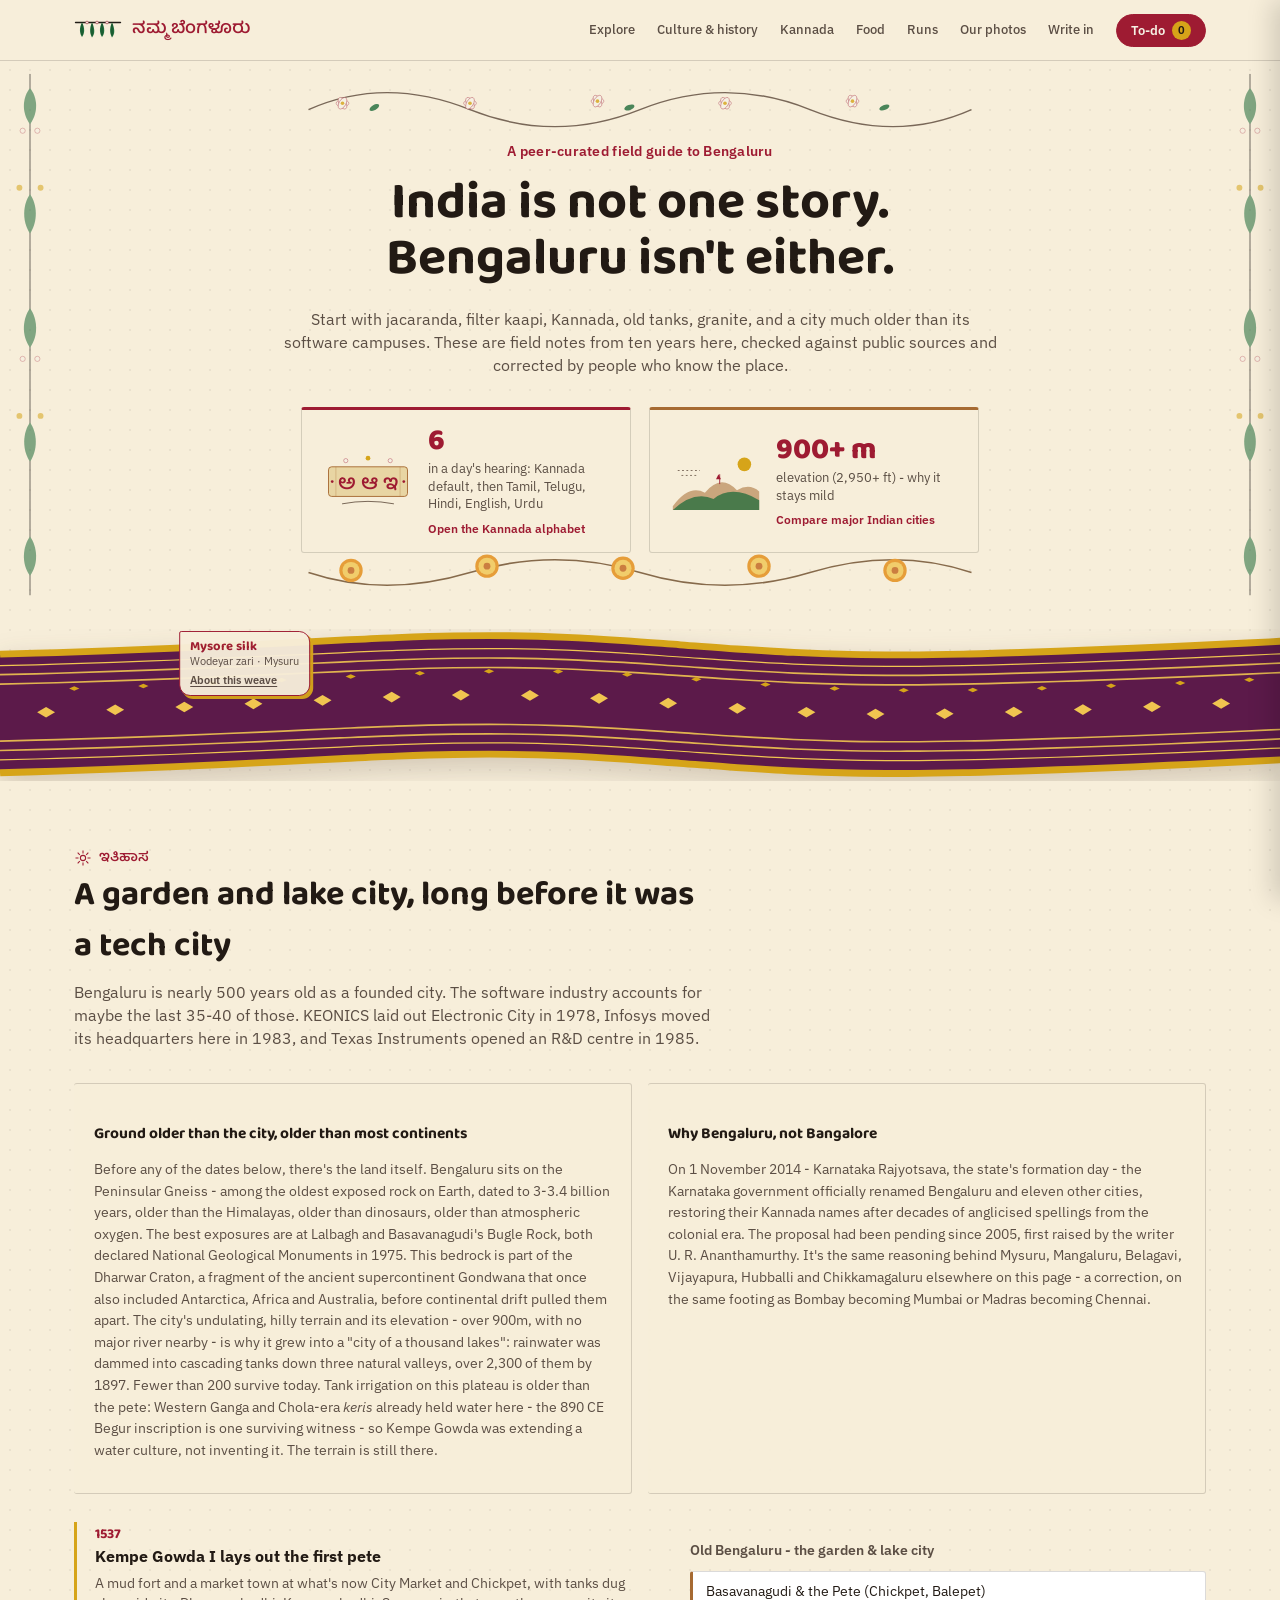
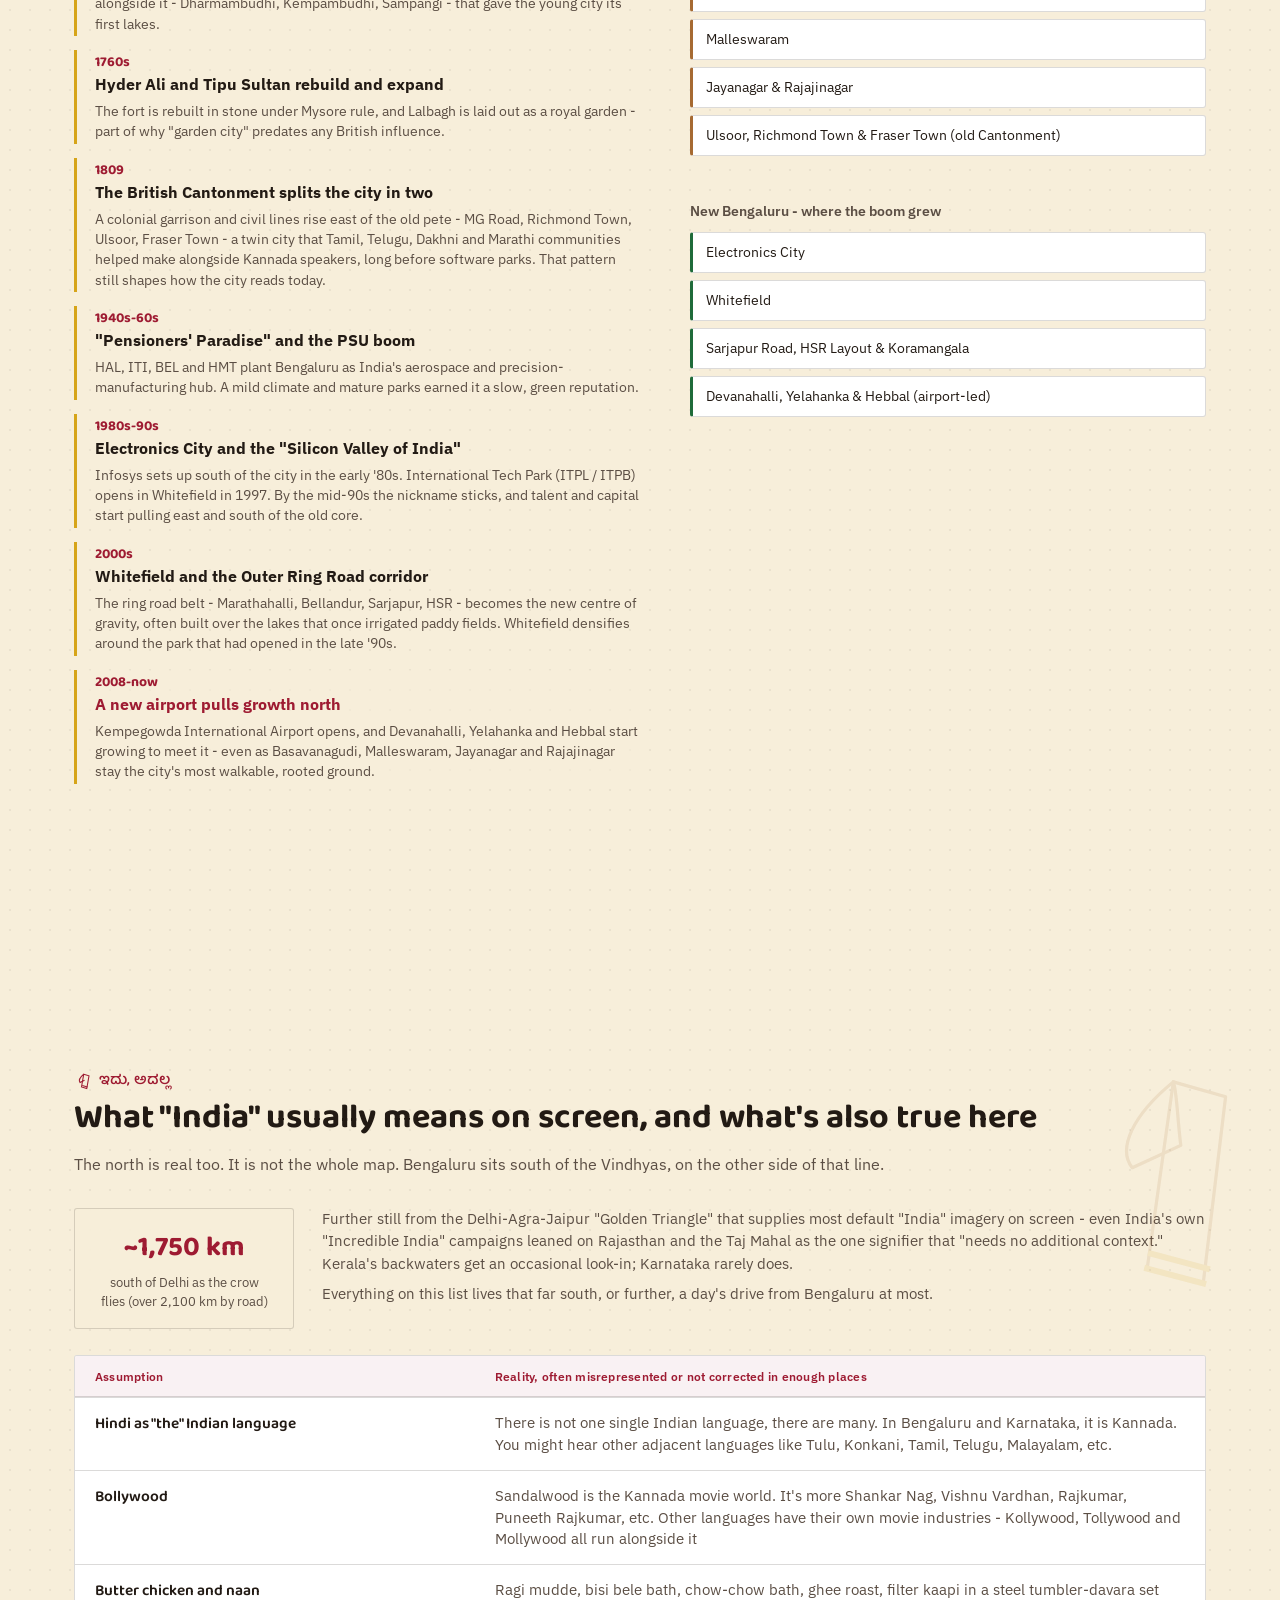
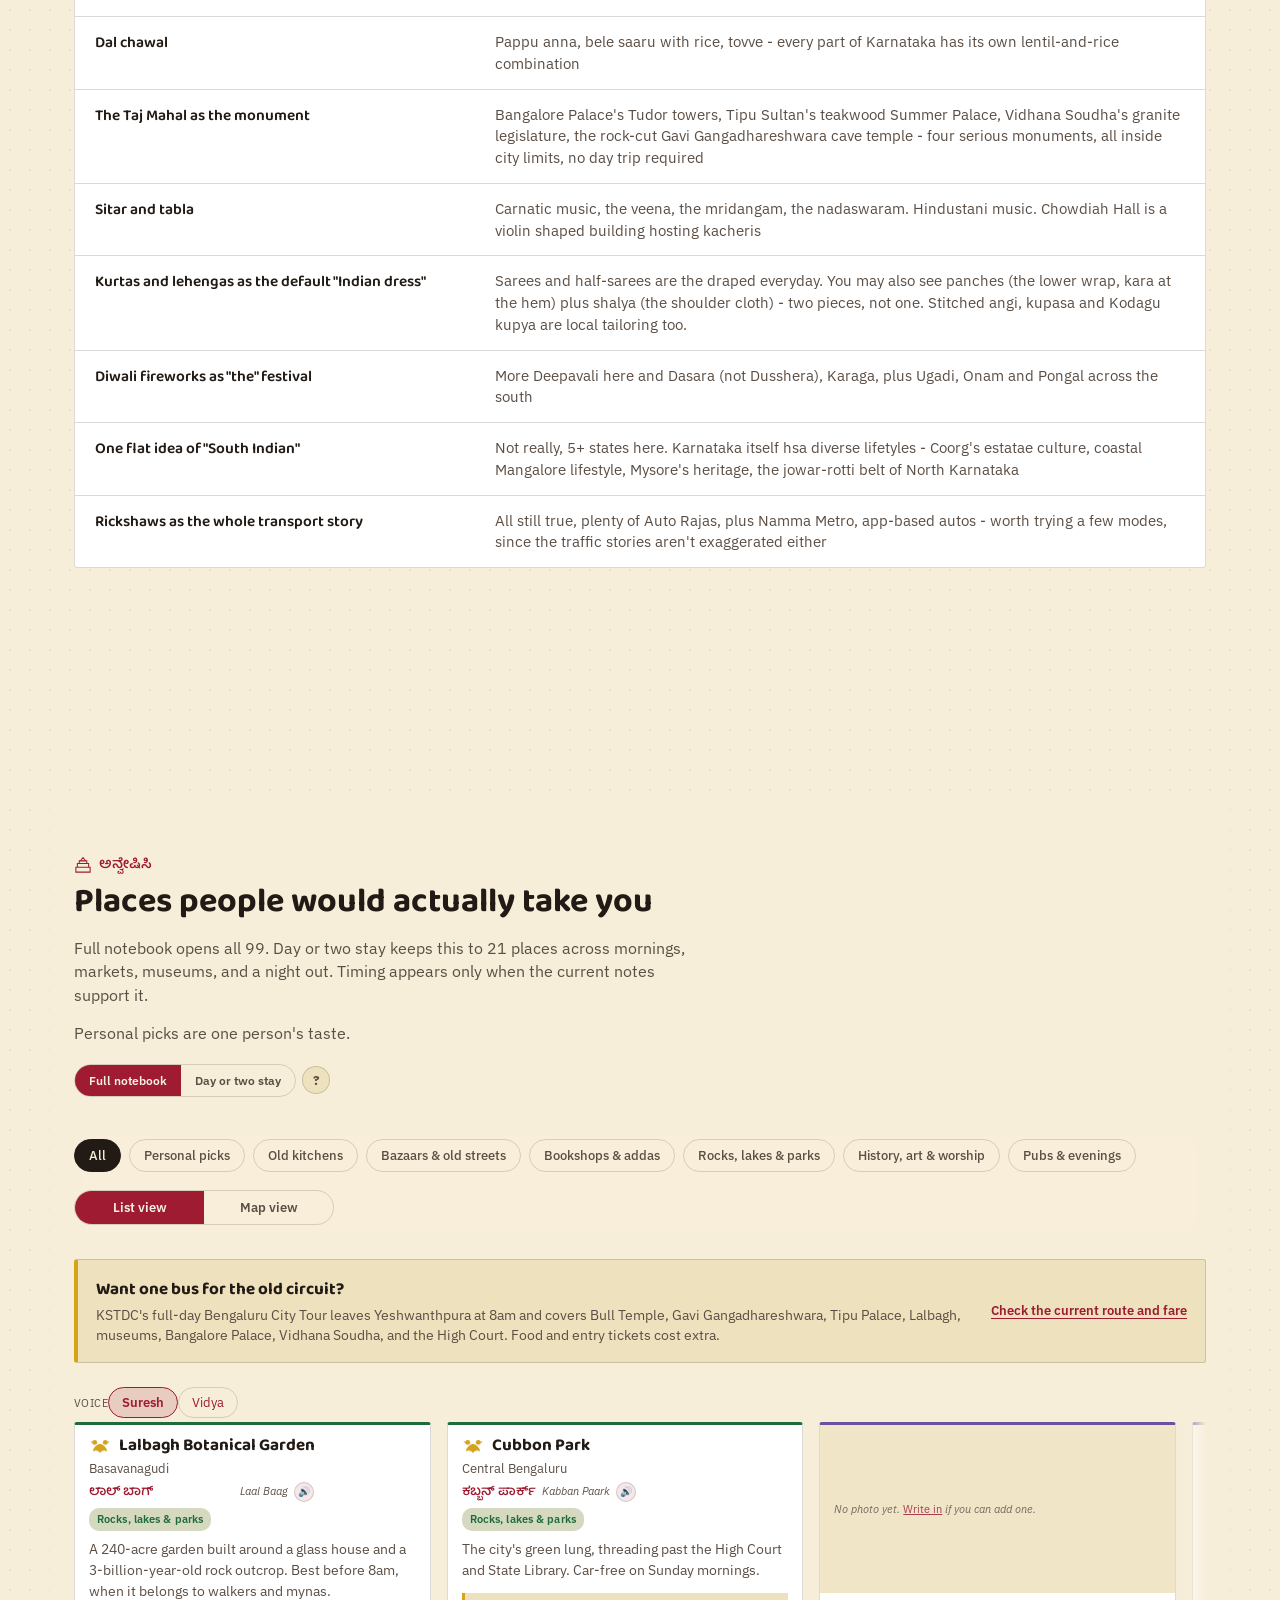
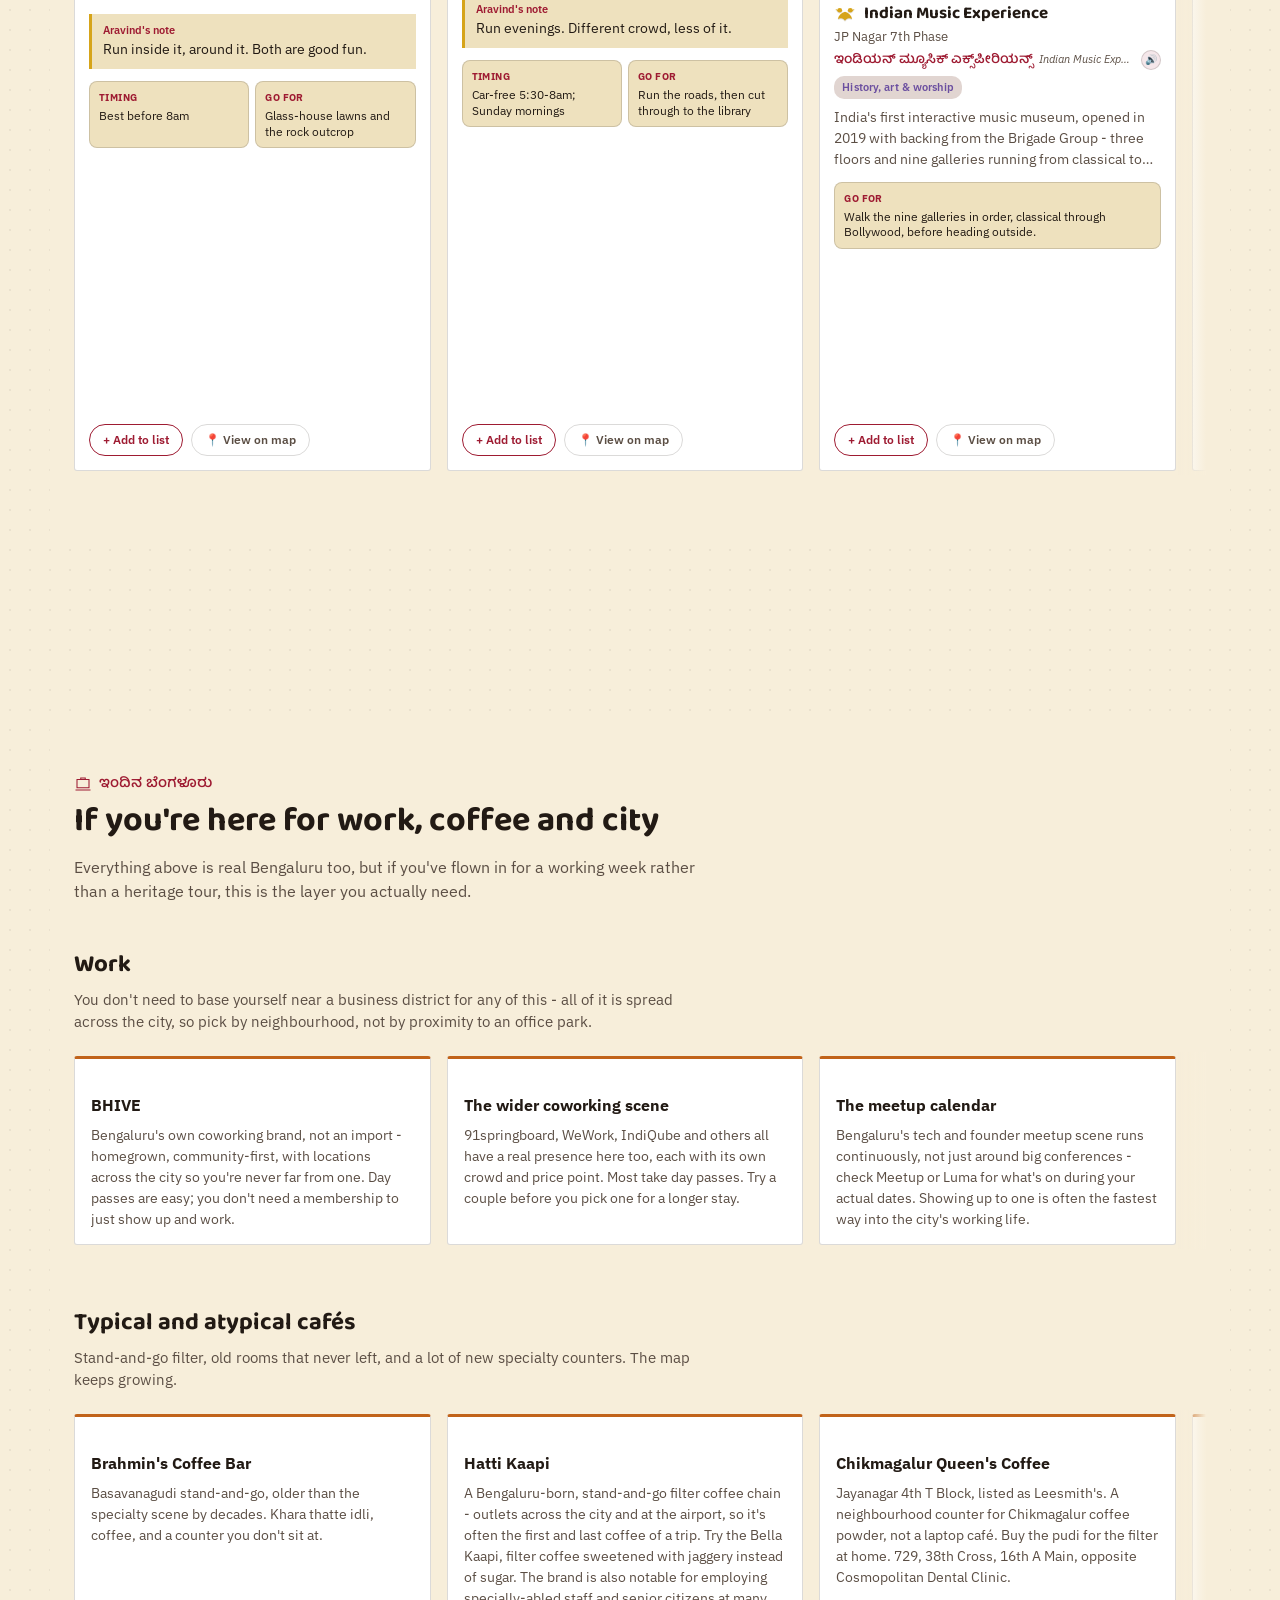
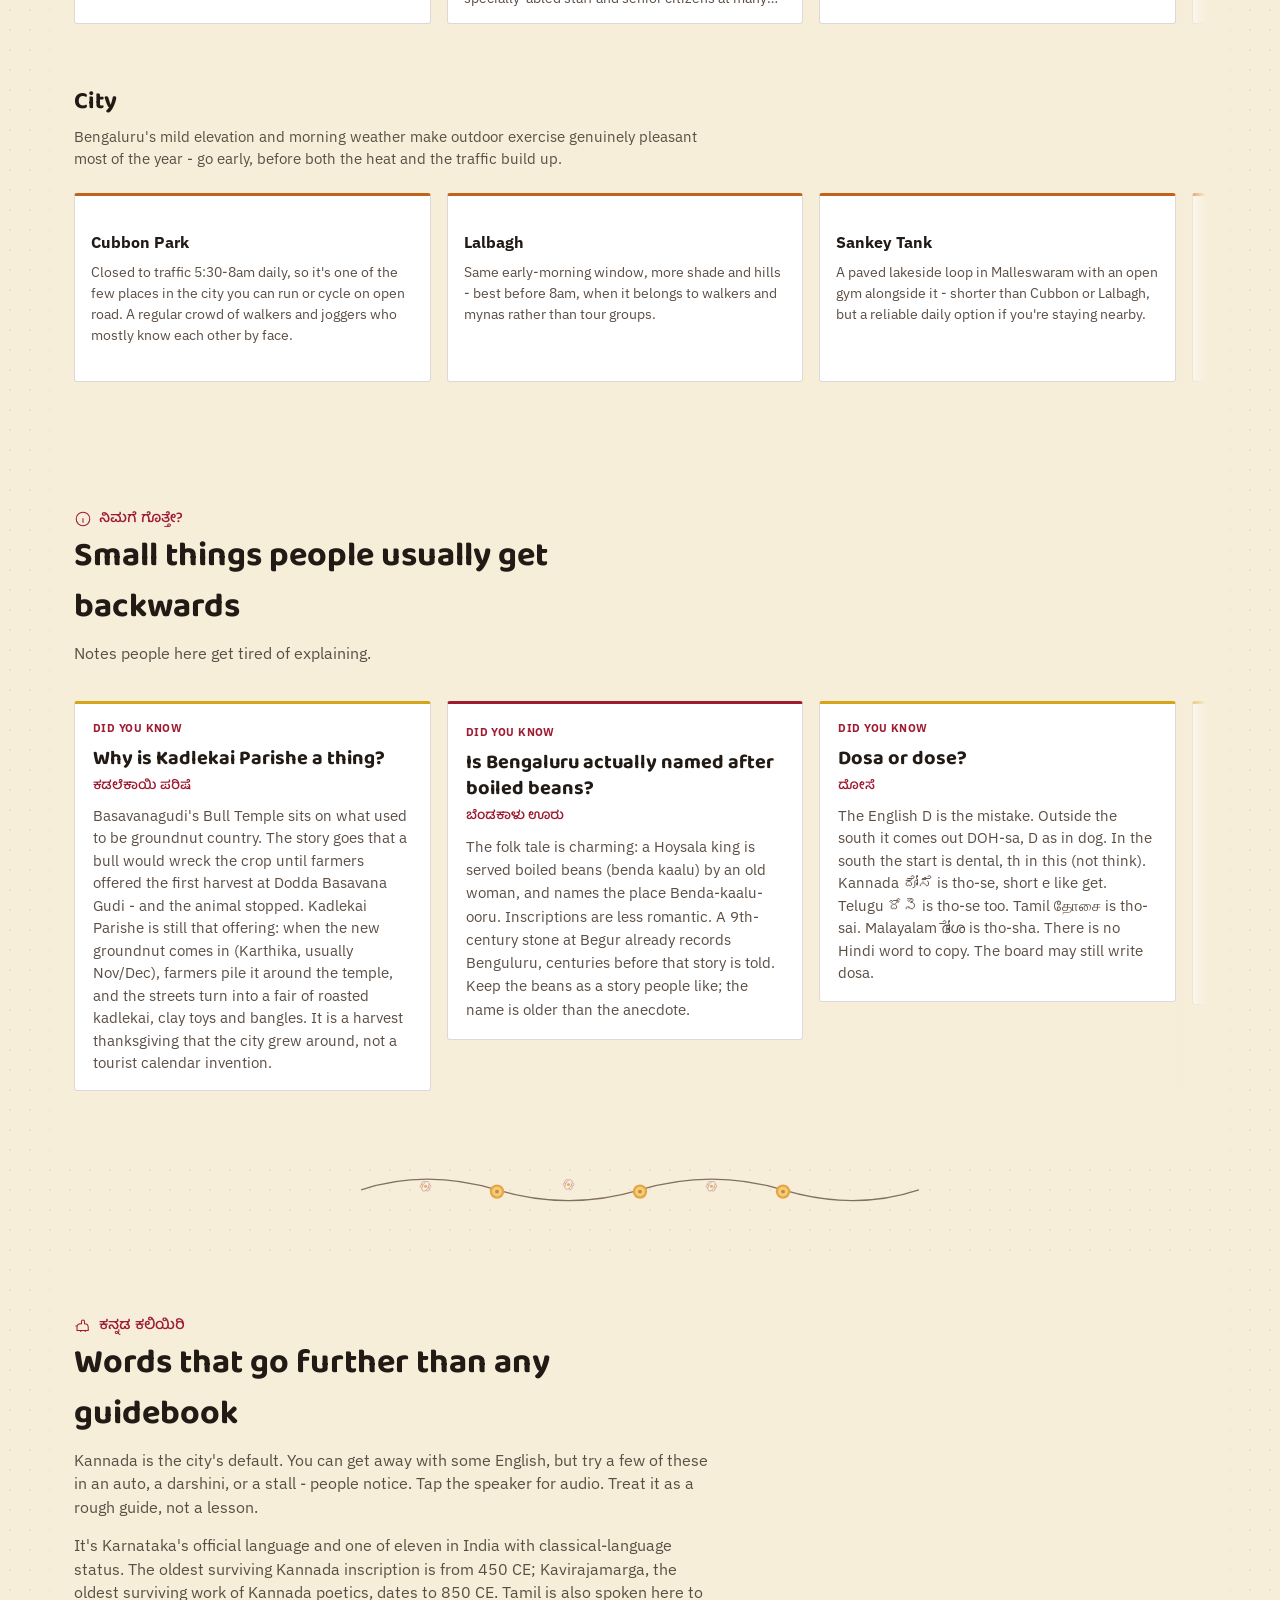
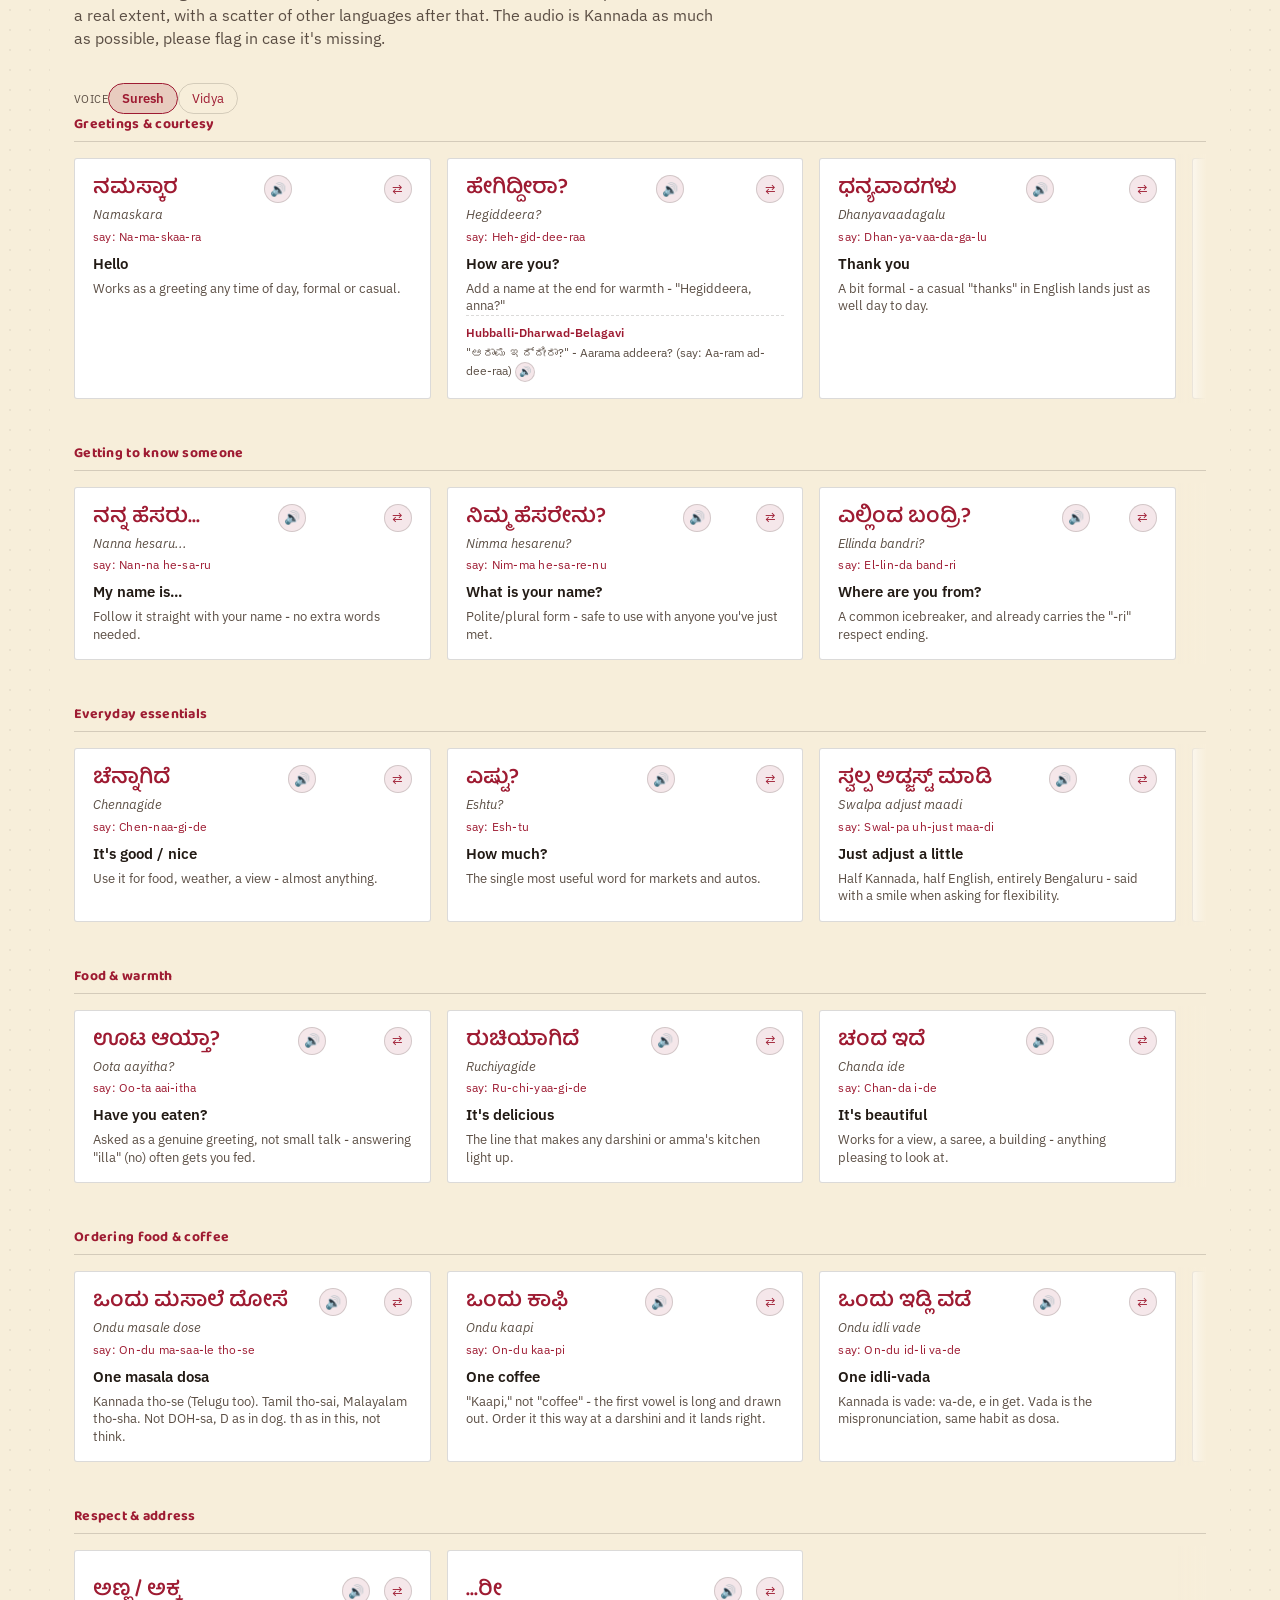
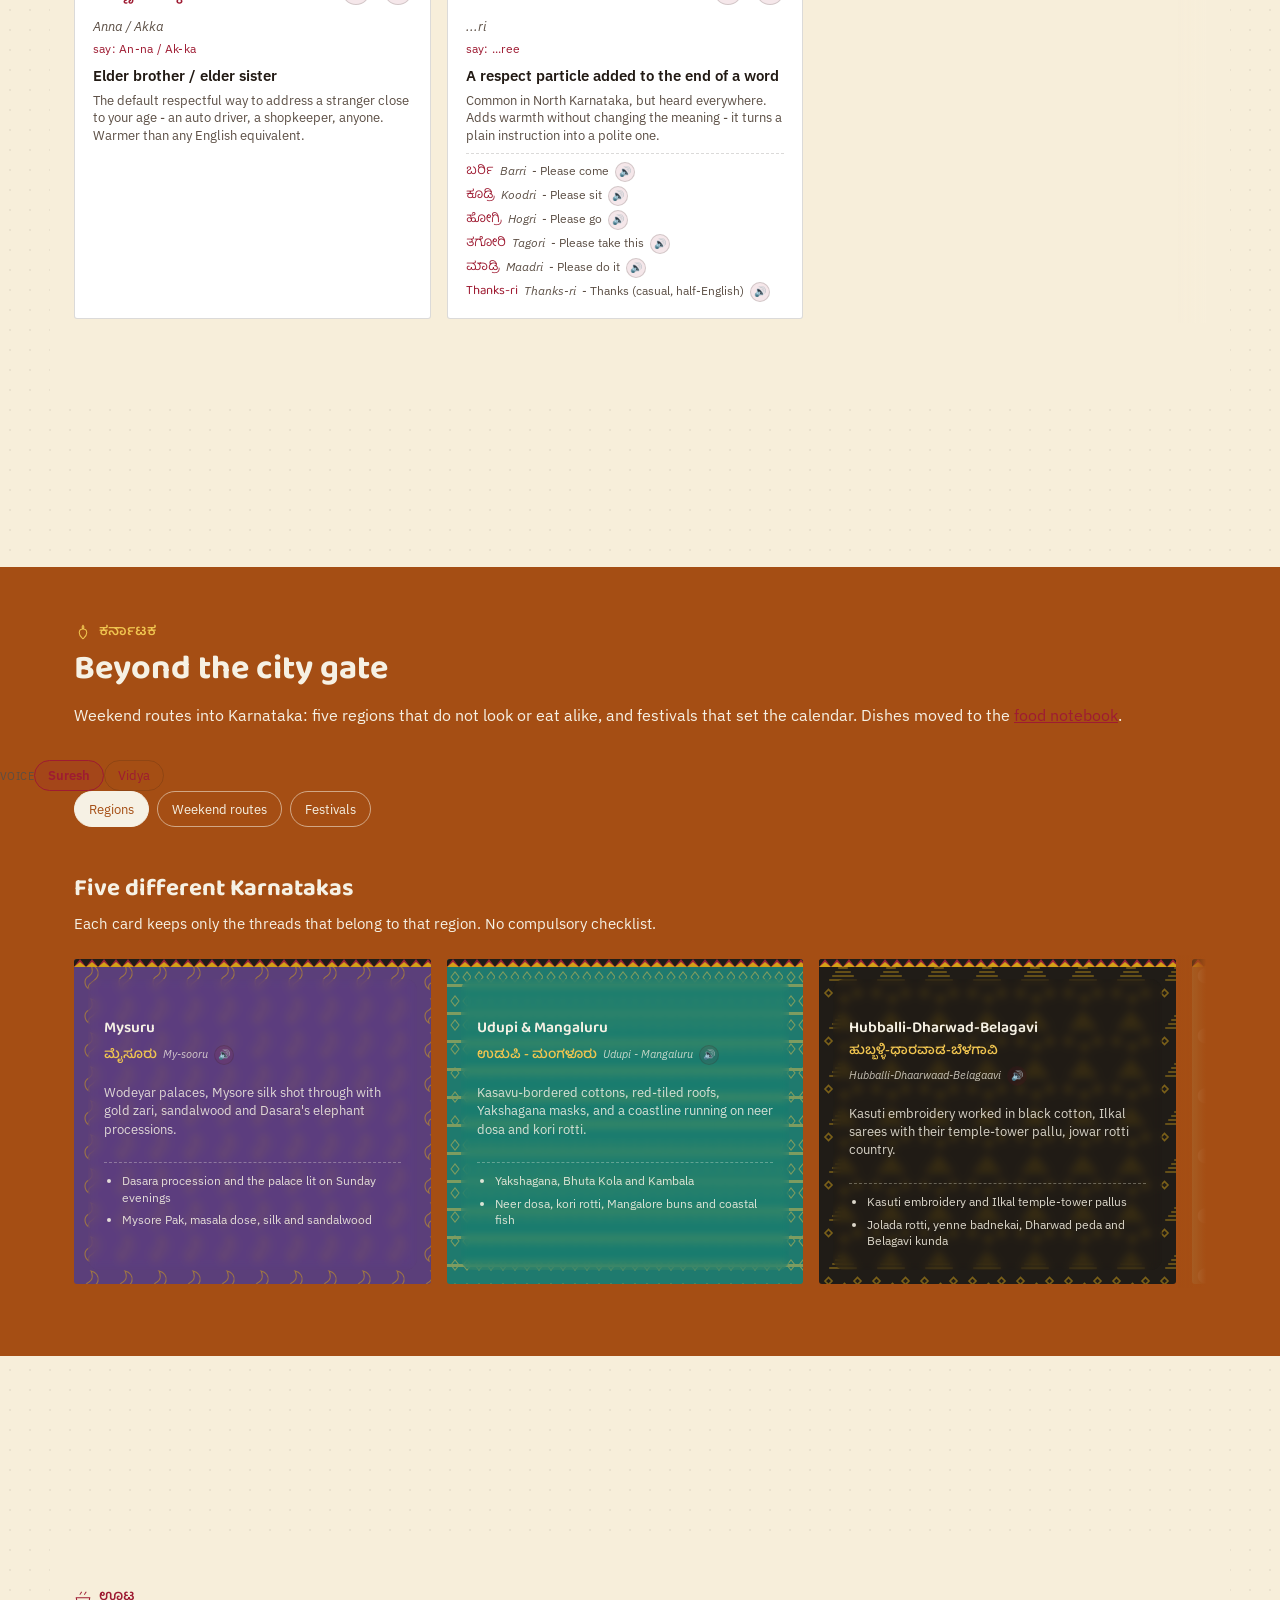
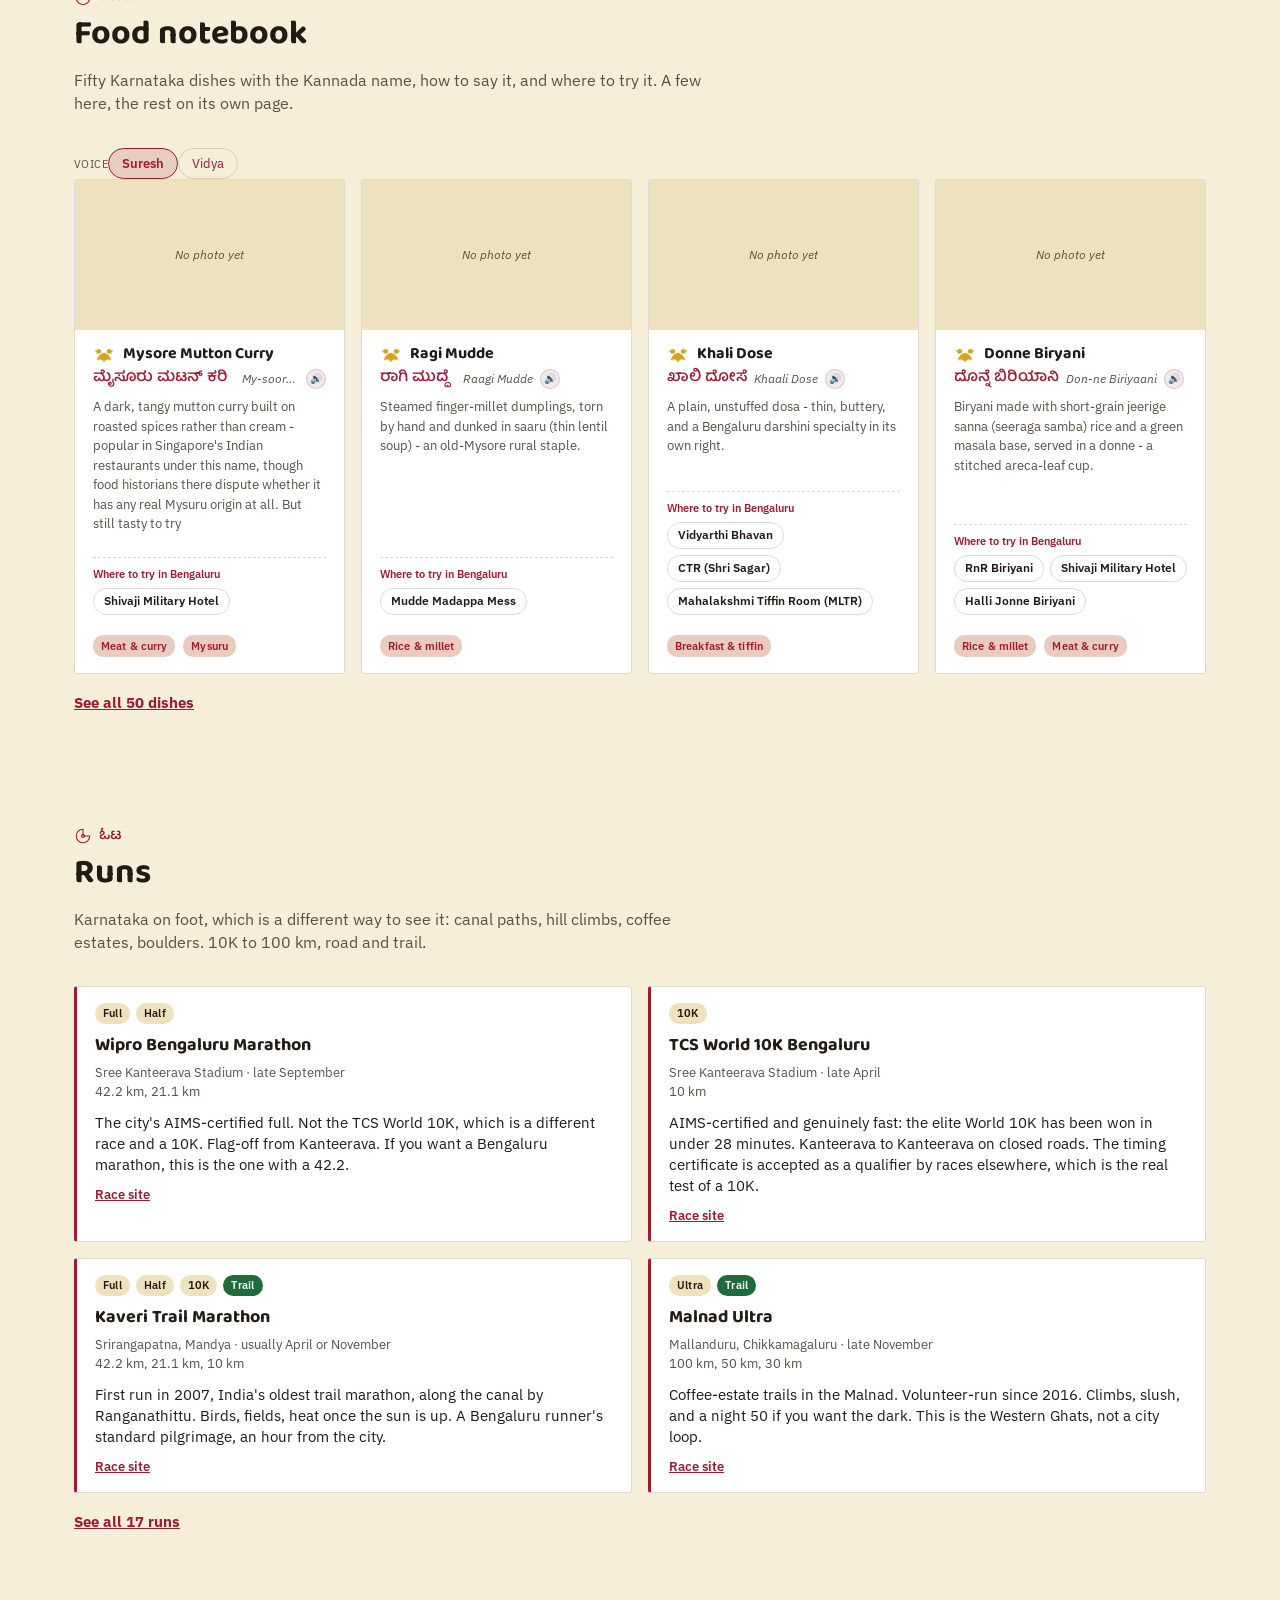
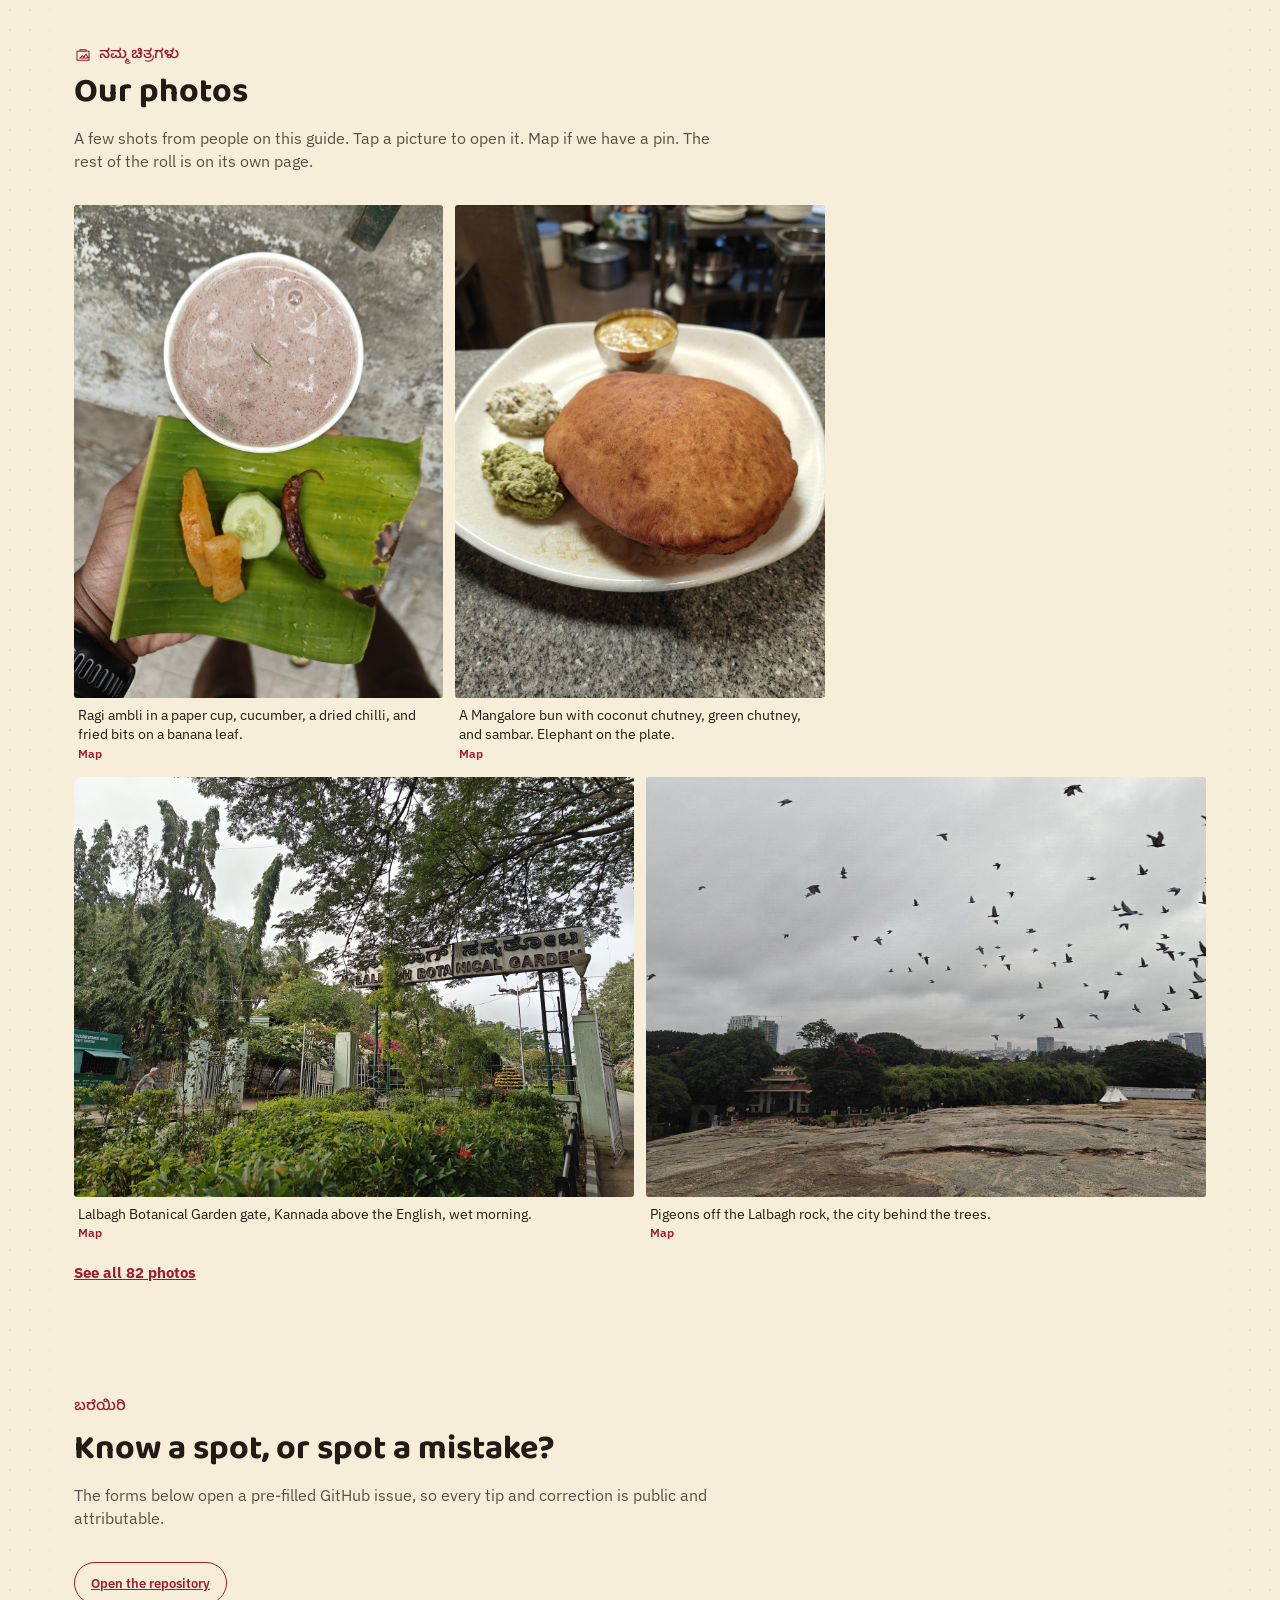
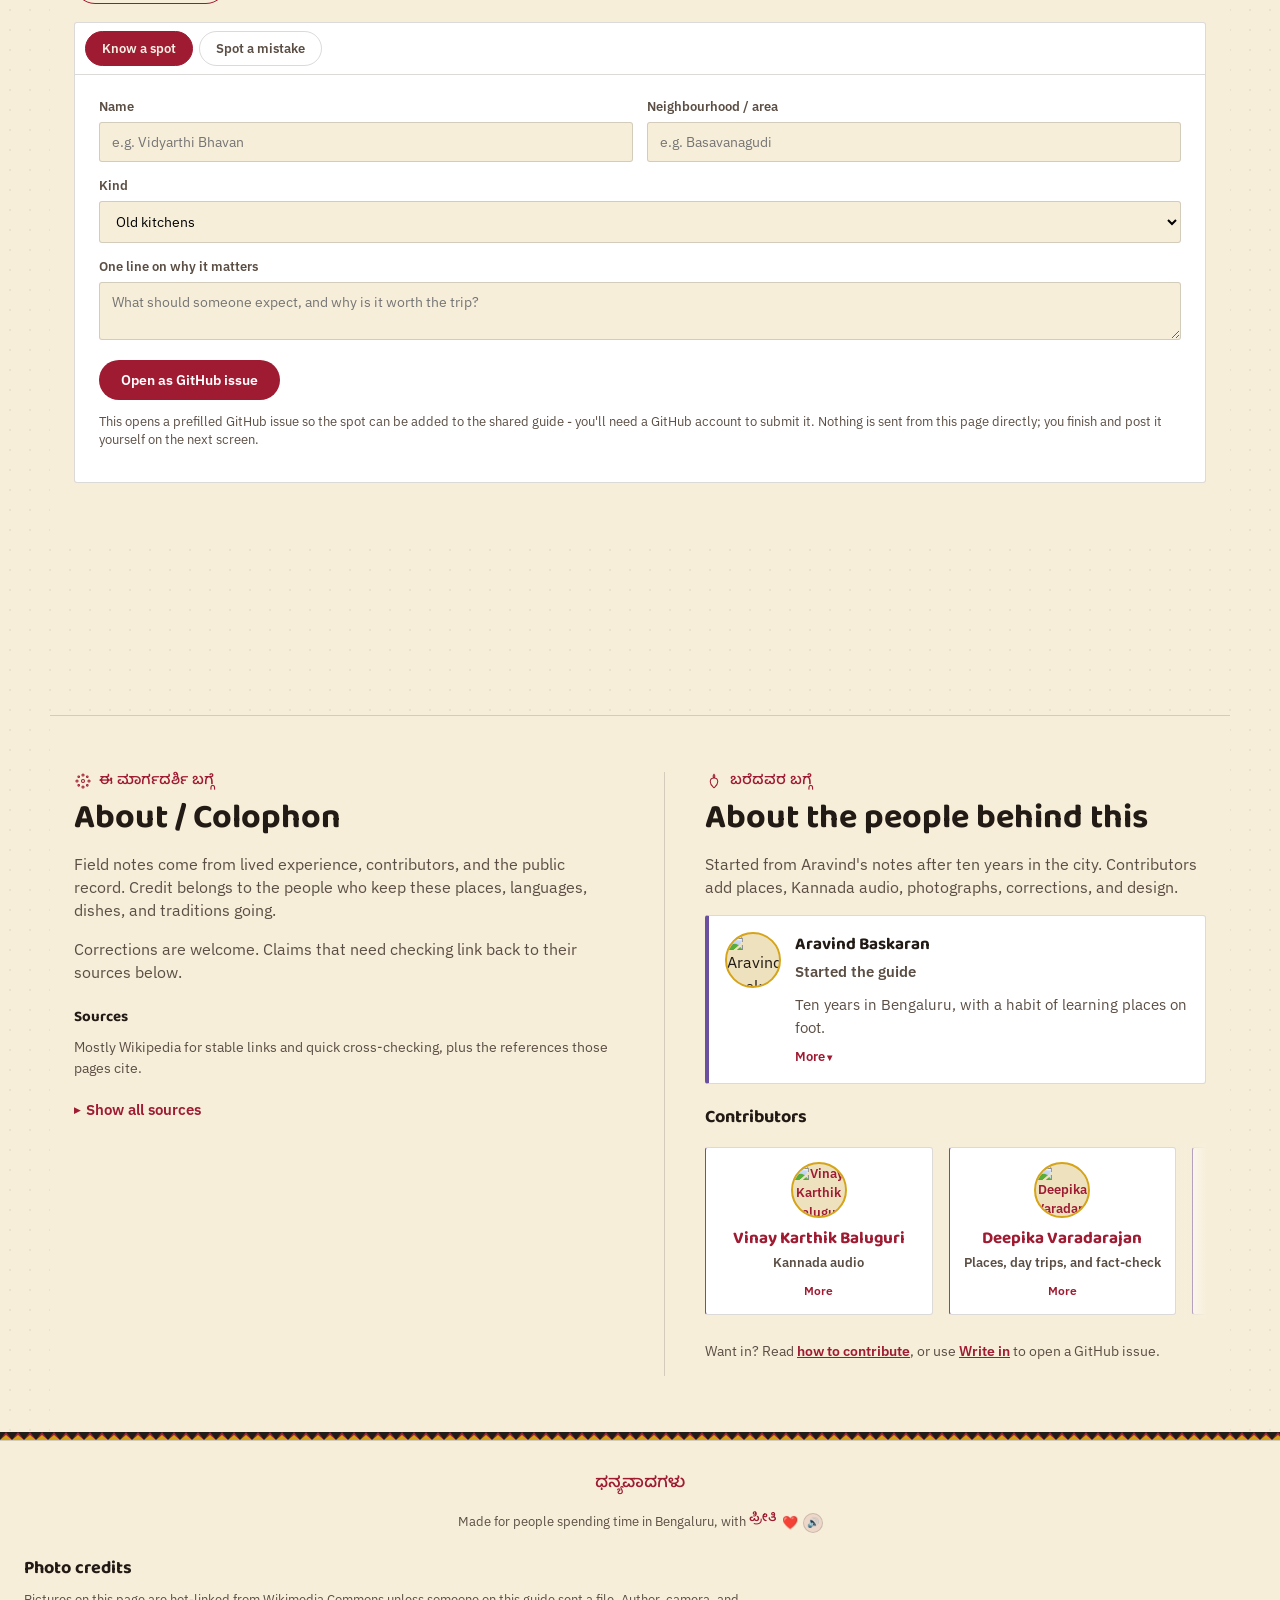
==== docs/index.html @ 09ba9eb0 "Move the Karnataka switch above the tabs, where it covers both speaking tabs Two of the three tabs h" ====
<!DOCTYPE html>
<html lang="en-IN">
<head>
<meta charset="UTF-8">
<meta name="viewport" content="width=device-width, initial-scale=1.0, viewport-fit=cover">
<title>Namma Bengaluru · A peer-curated field guide</title>
<meta name="description" content="A peer-curated field guide to Bengaluru and Karnataka: history, local context, Kannada, and field notes from ten years on the ground.">
<link rel="canonical" href="https://aravindbaskaran.github.io/this-blr-namma-bengaluru/">
<link rel="icon" href="favicon.svg" type="image/svg+xml">
<meta name="theme-color" content="#F7EEDA">
<meta name="robots" content="index, follow">
<meta property="og:type" content="website">
<meta property="og:locale" content="en_IN">
<meta property="og:site_name" content="Namma Bengaluru Field Guide">
<meta property="og:title" content="Namma Bengaluru · A peer-curated field guide">
<meta property="og:description" content="History, local context, Kannada, and peer field notes from ten years on the ground.">
<meta property="og:url" content="https://aravindbaskaran.github.io/this-blr-namma-bengaluru/">
<meta property="og:image" content="https://aravindbaskaran.github.io/this-blr-namma-bengaluru/og.png">
<meta property="og:image:alt" content="Namma Bengaluru field guide">
<meta property="og:image:width" content="1200">
<meta property="og:image:height" content="630">
<meta name="twitter:card" content="summary_large_image">
<meta name="twitter:title" content="Namma Bengaluru · A peer-curated field guide">
<meta name="twitter:description" content="History, local context, Kannada, and peer field notes from ten years on the ground.">
<meta name="twitter:image" content="https://aravindbaskaran.github.io/this-blr-namma-bengaluru/og.png">
<meta name="twitter:image:alt" content="Namma Bengaluru field guide">
<link rel="preconnect" href="https://fonts.googleapis.com">
<link rel="preconnect" href="https://fonts.gstatic.com" crossorigin>
<link href="https://fonts.googleapis.com/css2?family=Baloo+2:wght@500;600;700;800&family=Baloo+Tamma+2:wght@500;600;700;800&family=IBM+Plex+Sans:ital,wght@0,400;0,500;0,600;1,400&family=IBM+Plex+Mono:wght@400;500&display=swap" rel="stylesheet">
<link rel="stylesheet" href="https://unpkg.com/leaflet@1.9.4/dist/leaflet.css" integrity="sha256-p4NxAoJBhIIN+hmNHrzRCf9tD/miZyoHS5obTRR9BMY=" crossorigin="">
<link rel="stylesheet" href="css/tokens.css?v=20260917a">
<link rel="stylesheet" href="css/layout.css?v=20260917b">
<link rel="stylesheet" href="css/stage.css?v=20260916m">
<script type="application/ld+json">
{
  "@context": "https://schema.org",
  "@type": "WebSite",
  "name": "Namma Bengaluru Field Guide",
  "alternateName": ["ಬೆಂಗಳೂರು", "Namma Bengaluru"],
  "url": "https://aravindbaskaran.github.io/this-blr-namma-bengaluru/",
  "description": "A peer-curated field guide to Bengaluru and Karnataka: history, local context, Kannada, and field notes from ten years on the ground.",
  "inLanguage": ["en-IN", "kn"],
  "isAccessibleForFree": true
}
</script>
</head>
<body class="is-loading" data-mode="full">
<a class="skip-link" href="#main">Skip to content</a>
<div id="guide-loader" role="status" aria-live="polite" aria-busy="true">
  <div class="loader-inner">
    <svg class="loader-torana" viewBox="0 0 160 36" aria-hidden="true">
      <line x1="4" y1="8" x2="156" y2="8" stroke="#201C17" stroke-width="1.6" stroke-linecap="round"/>
      <g fill="#1F6B3A">
        <path d="M16 8 C11 16 12 26 16 33 C21 26 21 16 16 8Z"/>
        <path d="M36 8 C31 17 32 27 36 34 C41 27 41 17 36 8Z"/>
        <path d="M56 8 C51 15 52 25 56 32 C61 25 61 15 56 8Z"/>
        <path d="M76 8 C71 17 72 27 76 34 C81 27 81 17 76 8Z"/>
        <path d="M96 8 C91 16 92 26 96 33 C101 26 101 16 96 8Z"/>
        <path d="M116 8 C111 17 112 27 116 34 C121 27 121 17 116 8Z"/>
        <path d="M136 8 C131 15 132 25 136 32 C141 25 141 15 136 8Z"/>
      </g>
      <g stroke="#143d22" fill="none" stroke-width="0.7">
        <path d="M16 10 L16 30 M36 10 L36 31 M56 10 L56 29 M76 10 L76 31 M96 10 L96 30 M116 10 L116 31 M136 10 L136 29"/>
      </g>
      <g fill="#F6F1E4" stroke="#9E1B32" stroke-width="0.5">
        <circle cx="26" cy="8" r="2.1"/><circle cx="46" cy="8" r="2.1"/><circle cx="66" cy="8" r="2.1"/>
        <circle cx="86" cy="8" r="2.1"/><circle cx="106" cy="8" r="2.1"/><circle cx="126" cy="8" r="2.1"/>
      </g>
    </svg>
    <p class="kn loader-title">ನಮ್ಮ ಬೆಂಗಳೂರಿಗೆ ಸ್ವಾಗತ</p>
    <p class="loader-copy">Welcome to namma Bengaluru</p>
    <div class="loader-teni" aria-hidden="true"></div>
    <p class="loader-error">Couldn&rsquo;t load the lists. Refresh, or check that <code>docs/data/</code> is being served.</p>
  </div>
</div>

<header>
  <div class="header-inner">
    <a class="brand" href="./" onclick="event.preventDefault(); window.scrollTo({top:0, behavior:'smooth'});" aria-label="Namma Bengaluru field guide">
      <svg class="brand-mark" viewBox="0 0 48 20" aria-hidden="true">
        <line class="cord" x1="1.5" y1="4.5" x2="46.5" y2="4.5"/>
        <path class="leaf" d="M8 4.5 C5 10 5.5 15.5 8 19 C10.8 15.5 11 10 8 4.5Z"/>
        <path class="rib" d="M8 5.8 L8 17"/>
        <path class="leaf" d="M18 4.5 C15 11 16 16 18 19.5 C21 16 21 11 18 4.5Z"/>
        <path class="rib" d="M18 5.8 L18 17.5"/>
        <path class="leaf" d="M28 4.5 C25 10 25.5 15.5 28 19 C31 15.5 31 10 28 4.5Z"/>
        <path class="rib" d="M28 5.8 L28 17"/>
        <path class="leaf" d="M38 4.5 C35 11 36 16 38 19.5 C41 16 41 11 38 4.5Z"/>
        <path class="rib" d="M38 5.8 L38 17.5"/>
        <circle class="jasmine" cx="13" cy="4.5" r="1.35"/>
        <circle class="jasmine" cx="23" cy="4.5" r="1.35"/>
        <circle class="jasmine" cx="33" cy="4.5" r="1.35"/>
      </svg>
      <div class="brand-text">
        <span class="kn kn-cycle" tabindex="0"><span class="kn-native">ನಮ್ಮ ಬೆಂಗಳೂರು</span><span class="kn-en">Namma Bengaluru</span></span>
      </div>
    </a>
    <nav class="main-nav" id="siteNav" aria-label="Primary">
      <a href="#explore">Explore</a>
      <a href="#history">Culture &amp; history</a>
      <a href="#learn-kannada">Kannada</a>
      <a href="food.html">Food</a>
      <a href="runs.html">Runs</a>
      <a href="photos.html">Our photos</a>
      <a href="#add-yours">Write in</a>
    </nav>
    <div class="header-actions">
      <button class="nav-toggle" type="button" id="navToggle" aria-expanded="false" aria-controls="siteNav" onclick="toggleNav()">Menu</button>
      <button class="agenda-pill" type="button" aria-label="To-do list" onclick="openDrawer()"><span class="agenda-label">To-do</span> <span class="agenda-count" id="agendaCount">0</span></button>
    </div>
  </div>
</header>
<div id="modeTip" class="mode-tip" hidden>
  <p><strong>Full notebook</strong> - all places, phrases, food, and regional notes.</p>
  <p><strong>Day or two stay</strong> - 21 places and the Kannada you will use.</p>
</div>

<main id="main">
<div class="hero">
  <svg class="hero-ornament side-l" data-secplx="0.05" aria-hidden="true" viewBox="0 0 54 640" preserveAspectRatio="xMidYMin meet">
    <line x1="27" y1="0" x2="27" y2="640" stroke="#201C17" stroke-width="1.4"/>
    <g fill="#1F6B3A">
      <path d="M27 18 C18 28 16 48 27 62 C38 48 36 28 27 18Z"/>
      <path d="M27 148 C18 160 17 182 27 196 C37 182 36 160 27 148Z"/>
      <path d="M27 288 C18 300 16 322 27 336 C38 322 36 300 27 288Z"/>
      <path d="M27 428 C18 440 17 462 27 476 C37 462 36 440 27 428Z"/>
      <path d="M27 568 C18 580 16 602 27 616 C38 602 36 580 27 568Z"/>
    </g>
    <g fill="#F6F1E4" stroke="#9E1B32" stroke-width="0.6">
      <circle cx="18" cy="70" r="3.2"/><circle cx="36" cy="70" r="3.2"/>
      <circle cx="18" cy="350" r="3.2"/><circle cx="36" cy="350" r="3.2"/>
    </g>
    <g fill="#D6A419">
      <circle cx="14" cy="140" r="3.6"/><circle cx="40" cy="140" r="3.6"/>
      <circle cx="14" cy="420" r="3.6"/><circle cx="40" cy="420" r="3.6"/>
    </g>
  </svg>
  <svg class="hero-ornament side-r" data-secplx="0.05" aria-hidden="true" viewBox="0 0 54 640" preserveAspectRatio="xMidYMin meet">
    <line x1="27" y1="0" x2="27" y2="640" stroke="#201C17" stroke-width="1.4"/>
    <g fill="#1F6B3A">
      <path d="M27 18 C18 28 16 48 27 62 C38 48 36 28 27 18Z"/>
      <path d="M27 148 C18 160 17 182 27 196 C37 182 36 160 27 148Z"/>
      <path d="M27 288 C18 300 16 322 27 336 C38 322 36 300 27 288Z"/>
      <path d="M27 428 C18 440 17 462 27 476 C37 462 36 440 27 428Z"/>
      <path d="M27 568 C18 580 16 602 27 616 C38 602 36 580 27 568Z"/>
    </g>
    <g fill="#F6F1E4" stroke="#9E1B32" stroke-width="0.6">
      <circle cx="18" cy="70" r="3.2"/><circle cx="36" cy="70" r="3.2"/>
      <circle cx="18" cy="350" r="3.2"/><circle cx="36" cy="350" r="3.2"/>
    </g>
    <g fill="#D6A419">
      <circle cx="14" cy="140" r="3.6"/><circle cx="40" cy="140" r="3.6"/>
      <circle cx="14" cy="420" r="3.6"/><circle cx="40" cy="420" r="3.6"/>
    </g>
  </svg>
  <svg class="hero-ornament mala-top" aria-hidden="true" viewBox="0 0 640 80">
    <path d="M8 42 Q80 10 160 42 T320 42 T480 42 T632 42" fill="none" stroke="#5A4638" stroke-width="1.4"/>
    <g fill="#F6F1E4" stroke="#9E1B32" stroke-width="0.4">
      <g transform="translate(40 36)"><ellipse rx="6" ry="3.2"/><ellipse rx="6" ry="3.2" transform="rotate(60)"/><ellipse rx="6" ry="3.2" transform="rotate(120)"/><circle r="1.7" fill="#D6A419" stroke="none"/></g>
      <g transform="translate(160 36)"><ellipse rx="6" ry="3.2"/><ellipse rx="6" ry="3.2" transform="rotate(60)"/><ellipse rx="6" ry="3.2" transform="rotate(120)"/><circle r="1.7" fill="#D6A419" stroke="none"/></g>
      <g transform="translate(280 34)"><ellipse rx="6" ry="3.2"/><ellipse rx="6" ry="3.2" transform="rotate(60)"/><ellipse rx="6" ry="3.2" transform="rotate(120)"/><circle r="1.7" fill="#D6A419" stroke="none"/></g>
      <g transform="translate(400 36)"><ellipse rx="6" ry="3.2"/><ellipse rx="6" ry="3.2" transform="rotate(60)"/><ellipse rx="6" ry="3.2" transform="rotate(120)"/><circle r="1.7" fill="#D6A419" stroke="none"/></g>
      <g transform="translate(520 34)"><ellipse rx="6" ry="3.2"/><ellipse rx="6" ry="3.2" transform="rotate(60)"/><ellipse rx="6" ry="3.2" transform="rotate(120)"/><circle r="1.7" fill="#D6A419" stroke="none"/></g>
    </g>
    <g fill="#1F6B3A">
      <ellipse cx="70" cy="40" rx="5" ry="2.4" transform="rotate(-30 70 40)"/>
      <ellipse cx="310" cy="40" rx="5" ry="2.4" transform="rotate(-20 310 40)"/>
      <ellipse cx="550" cy="40" rx="5" ry="2.4" transform="rotate(-22 550 40)"/>
    </g>
  </svg>
  <svg class="hero-ornament mala-bot" aria-hidden="true" viewBox="0 0 640 80">
    <path d="M8 40 Q80 64 160 40 T320 40 T480 40 T632 40" fill="none" stroke="#6B4A28" stroke-width="1.5"/>
    <g>
      <g transform="translate(48 38)"><circle r="11" fill="#E28A12"/><circle r="8" fill="#F0C550"/><circle r="3.2" fill="#C1631A"/></g>
      <g transform="translate(176 34)"><circle r="11" fill="#E28A12"/><circle r="8" fill="#F0C550"/><circle r="3.2" fill="#C1631A"/></g>
      <g transform="translate(304 36)"><circle r="11" fill="#E28A12"/><circle r="8" fill="#F0C550"/><circle r="3.2" fill="#C1631A"/></g>
      <g transform="translate(432 34)"><circle r="11" fill="#E28A12"/><circle r="8" fill="#F0C550"/><circle r="3.2" fill="#C1631A"/></g>
      <g transform="translate(560 38)"><circle r="11" fill="#E28A12"/><circle r="8" fill="#F0C550"/><circle r="3.2" fill="#C1631A"/></g>
    </g>
  </svg>
  <div class="hero-inner">
    <div class="eyebrow">A peer-curated field guide to Bengaluru</div>
    <h1>India is not one story.<br>Bengaluru isn't either.</h1>
    <p class="lede">Start with jacaranda, filter kaapi, Kannada, old tanks, granite, and a city much older than its software campuses. These are field notes from ten years here, checked against public sources and corrected by people who know the place.</p>
    <div class="hero-stats">
      <button class="hero-stat" type="button" aria-haspopup="dialog" aria-controls="alphabetDialog" onclick="openInfoDialog('alphabetDialog')">
        <svg width="88" height="58" viewBox="0 0 140 94" aria-hidden="true">
          <rect x="6" y="24" width="128" height="48" rx="5" fill="#E8D5A3" stroke="#A66A32" stroke-width="1.5"/>
          <line x1="18" y1="24" x2="18" y2="72" stroke="#A66A32" stroke-width="1" opacity="0.5"/>
          <line x1="122" y1="24" x2="122" y2="72" stroke="#A66A32" stroke-width="1" opacity="0.5"/>
          <circle cx="12" cy="48" r="2.2" fill="#9E1B32"/>
          <circle cx="128" cy="48" r="2.2" fill="#9E1B32"/>
          <text x="70" y="60" text-anchor="middle" font-size="32" fill="#9E1B32" font-family="'Baloo Tamma 2', sans-serif" font-weight="600">ಅ ಆ ಇ</text>
          <circle cx="34" cy="14" r="3.4" fill="#F6F1E4" stroke="#9E1B32" stroke-width="0.6"/>
          <circle cx="70" cy="10" r="3.8" fill="#D6A419"/>
          <circle cx="106" cy="14" r="3.4" fill="#F6F1E4" stroke="#9E1B32" stroke-width="0.6"/>
          <path d="M28 84 Q70 76 112 84" fill="none" stroke="#5A4638" stroke-width="1.3"/>
        </svg>
        <div class="hero-stat-copy"><strong>6</strong><span>in a day's hearing: Kannada default, then Tamil, Telugu, Hindi, English, Urdu</span><small>Open the Kannada alphabet</small></div>
      </button>
      <button class="hero-stat" type="button" aria-haspopup="dialog" aria-controls="elevationDialog" onclick="openInfoDialog('elevationDialog')">
        <svg width="88" height="58" viewBox="0 0 140 94" aria-hidden="true">
          <circle cx="116" cy="20" r="11" fill="#D6A419"/>
          <path d="M0 88 Q26 52 52 66 Q78 34 104 62 Q124 50 140 64 L140 94 L0 94 Z" fill="#A66A32" opacity="0.55"/>
          <path d="M0 94 Q34 62 66 76 Q96 52 140 78 L140 94 Z" fill="#1F6B3A" opacity="0.75"/>
          <path d="M70 44 L74 36 L78 44 Z" fill="#9E1B32"/>
          <line x1="76" y1="36" x2="76" y2="52" stroke="#9E1B32" stroke-width="1.4"/>
          <path d="M8 30 H44 M14 38 H38" stroke="#5A4638" stroke-width="1.2" stroke-dasharray="3 4" fill="none"/>
        </svg>
        <div class="hero-stat-copy"><strong>900+ m</strong><span>elevation (2,950+ ft) - why it stays mild</span><small>Compare major Indian cities</small></div>
      </button>
    </div>
  </div>
</div>

<dialog class="info-dialog" id="alphabetDialog" aria-labelledby="alphabetDialogTitle" onclick="if(event.target===this) closeInfoDialog(this)">
  <div class="info-dialog-inner">
    <button class="info-dialog-close" type="button" aria-label="Close Kannada alphabet" onclick="closeInfoDialog(this.closest('dialog'))">&times;</button>
    <p class="info-dialog-kicker">ಕನ್ನಡ ಅಕ್ಷರಮಾಲೆ</p>
    <h2 id="alphabetDialogTitle">Modern Kannada alphabet</h2>
    <p>Kannada has 49 basic characters: 13 vowels, two yogavahas, and 34 consonants. A consonant carries an inherent <em>a</em> sound until a vowel sign or halant changes it.</p>
    <h3>Vowels <span>ಸ್ವರಗಳು</span></h3>
    <div class="akshara-grid akshara-vowels" aria-label="Kannada vowels">
      <span>ಅ</span><span>ಆ</span><span>ಇ</span><span>ಈ</span><span>ಉ</span><span>ಊ</span><span>ಋ</span><span>ಎ</span><span>ಏ</span><span>ಐ</span><span>ಒ</span><span>ಓ</span><span>ಔ</span>
    </div>
    <h3>Yogavahas <span>ಯೋಗವಾಹಗಳು</span></h3>
    <div class="akshara-grid akshara-short" aria-label="Kannada yogavahas"><span>ಅಂ</span><span>ಅಃ</span></div>
    <h3>Consonants <span>ವ್ಯಂಜನಗಳು</span></h3>
    <div class="akshara-grid" aria-label="Kannada consonants">
      <span>ಕ</span><span>ಖ</span><span>ಗ</span><span>ಘ</span><span>ಙ</span>
      <span>ಚ</span><span>ಛ</span><span>ಜ</span><span>ಝ</span><span>ಞ</span>
      <span>ಟ</span><span>ಠ</span><span>ಡ</span><span>ಢ</span><span>ಣ</span>
      <span>ತ</span><span>ಥ</span><span>ದ</span><span>ಧ</span><span>ನ</span>
      <span>ಪ</span><span>ಫ</span><span>ಬ</span><span>ಭ</span><span>ಮ</span>
      <span>ಯ</span><span>ರ</span><span>ಲ</span><span>ವ</span><span>ಶ</span>
      <span>ಷ</span><span>ಸ</span><span>ಹ</span><span>ಳ</span>
    </div>
    <p class="info-dialog-source">Reference: <a href="https://www.icann.org/sites/default/files/packages/lgr/lgr-second-level-kannada-script-25oct24-en.html" target="_blank" rel="noopener">Kannada script reference LGR</a>, based on work by the Neo-Brahmi Generation Panel.</p>
  </div>
</dialog>

<dialog class="info-dialog" id="elevationDialog" aria-labelledby="elevationDialogTitle" onclick="if(event.target===this) closeInfoDialog(this)">
  <div class="info-dialog-inner">
    <button class="info-dialog-close" type="button" aria-label="Close elevation comparison" onclick="closeInfoDialog(this.closest('dialog'))">&times;</button>
    <p class="info-dialog-kicker">Above mean sea level</p>
    <h2 id="elevationDialogTitle">Bengaluru sits higher</h2>
    <p>These are representative city elevations. Heights vary within every city.</p>
    <div class="elevation-list" aria-label="Elevation comparison in metres">
      <div><span>Bengaluru</span><i style="--elevation:92%"></i><strong>920 m</strong></div>
      <div><span>Pune</span><i style="--elevation:56%"></i><strong>560 m</strong></div>
      <div><span>Hyderabad</span><i style="--elevation:54.2%"></i><strong>542 m</strong></div>
      <div><span>New Delhi</span><i style="--elevation:21%"></i><strong>210 m</strong></div>
      <div><span>Mumbai</span><i style="--elevation:1.4%"></i><strong>14 m</strong></div>
      <div><span>Chennai</span><i style="--elevation:.6%"></i><strong>6 m</strong></div>
    </div>
    <p>The plateau height helps moderate temperatures. It does not make the city immune to hot days.</p>
    <p class="info-dialog-source">Reference: <a href="https://en.wikipedia.org/wiki/List_of_cities_by_elevation" target="_blank" rel="noopener">city elevations</a> and <a href="https://www.geonames.org/1277333/bengaluru.html" target="_blank" rel="noopener">GeoNames for Bengaluru</a>.</p>
  </div>
</dialog>

<div class="stage-band-straight" data-band="ilkal"></div>

<section class="why-section" id="colophon">
  <div class="why-about-grid">
    <div class="section-head">
      <div class="head-with-icon">
        <svg class="motif-icon" viewBox="0 0 24 24" aria-hidden="true"><circle cx="12" cy="12" r="2"/><circle cx="12" cy="4" r="1.4"/><circle cx="12" cy="20" r="1.4"/><circle cx="4" cy="12" r="1.4"/><circle cx="20" cy="12" r="1.4"/><circle cx="6.3" cy="6.3" r="1.1"/><circle cx="17.7" cy="6.3" r="1.1"/><circle cx="6.3" cy="17.7" r="1.1"/><circle cx="17.7" cy="17.7" r="1.1"/></svg>
        <span class="kn kn-cycle" tabindex="0"><span class="kn-native">ಈ ಮಾರ್ಗದರ್ಶಿ ಬಗ್ಗೆ</span><span class="kn-en">about this guide</span></span>
      </div>
      <h2>About / Colophon</h2>
      <p>Field notes come from lived experience, contributors, and the public record. Credit belongs to the people who keep these places, languages, dishes, and traditions going.</p>
      <p>Corrections are welcome. Claims that need checking link back to their sources below.</p>
      <div id="sources" class="sources-under-why">
        <h3>Sources</h3>
        <p>Mostly Wikipedia for stable links and quick cross-checking, plus the references those pages cite.</p>
        <details class="sources-details">
          <summary>Show all sources</summary>
          <div class="sources-grid">
    <div class="sources-col">
      <h4>History &amp; the city</h4>
      <ul>
        <li><a href="https://en.wikipedia.org/wiki/Bengaluru" target="_blank" rel="noopener">Bengaluru - overview</a></li>
        <li><a href="https://en.wikipedia.org/wiki/Peninsular_Gneiss" target="_blank" rel="noopener">Peninsular Gneiss, the bedrock beneath the city</a></li>
        <li><a href="https://en.wikipedia.org/wiki/Lakes_in_Bengaluru" target="_blank" rel="noopener">Lakes in Bengaluru</a></li>
        <li><a href="https://en.wikipedia.org/wiki/Begur,_Bangalore" target="_blank" rel="noopener">Begur and the 890 CE inscription</a></li>
        <li><a href="https://en.wikipedia.org/wiki/Kempe_Gowda_I" target="_blank" rel="noopener">Kempe Gowda I, the city's founder</a></li>
        <li><a href="https://en.wikipedia.org/wiki/Lal_Bagh" target="_blank" rel="noopener">Lalbagh Botanical Garden</a></li>
        <li><a href="https://en.wikipedia.org/wiki/Jacaranda" target="_blank" rel="noopener">Jacaranda, the late-spring street tree</a></li>
        <li><a href="https://en.wikipedia.org/wiki/Tabebuia_rosea" target="_blank" rel="noopener">Tabebuia rosea (pink poui), the avenue trumpets</a></li>
        <li><a href="https://en.wikipedia.org/wiki/Kingdom_of_Mysore" target="_blank" rel="noopener">Kingdom of Mysore</a></li>
        <li><a href="https://en.wikipedia.org/wiki/Hindustan_Aeronautics_Limited" target="_blank" rel="noopener">Hindustan Aeronautics Limited (HAL)</a></li>
        <li><a href="https://en.wikipedia.org/wiki/ITI_Limited" target="_blank" rel="noopener">ITI Limited (Indian Telephone Industries)</a></li>
        <li><a href="https://en.wikipedia.org/wiki/Bharat_Electronics" target="_blank" rel="noopener">Bharat Electronics (BEL)</a></li>
        <li><a href="https://en.wikipedia.org/wiki/HMT_Limited" target="_blank" rel="noopener">HMT Limited</a></li>
        <li><a href="https://en.wikipedia.org/wiki/Electronic_City" target="_blank" rel="noopener">Electronic City</a></li>
        <li><a href="https://en.wikipedia.org/wiki/International_Tech_Park,_Bangalore" target="_blank" rel="noopener">International Tech Park, Whitefield (ITPL)</a></li>
        <li><a href="https://en.wikipedia.org/wiki/Whitefield,_Bengaluru" target="_blank" rel="noopener">Whitefield</a></li>
        <li><a href="https://en.wikipedia.org/wiki/Kempegowda_International_Airport" target="_blank" rel="noopener">Kempegowda International Airport</a></li>
      </ul>
    </div>
    <div class="sources-col">
      <h4>Language &amp; symbols</h4>
      <ul>
        <li><a href="https://en.wikipedia.org/wiki/Karnataka" target="_blank" rel="noopener">Karnataka - the state</a></li>
        <li><a href="https://en.wikipedia.org/wiki/Kannada" target="_blank" rel="noopener">Kannada language</a></li>
        <li><a href="https://en.wikipedia.org/wiki/Gandaberunda" target="_blank" rel="noopener">Gandaberunda, the twin-headed emblem</a></li>
      </ul>
      <h4>Craft &amp; dress</h4>
      <ul>
        <li><a href="https://en.wikipedia.org/wiki/Kasuti" target="_blank" rel="noopener">Kasuti embroidery</a></li>
        <li><a href="https://en.wikipedia.org/wiki/Ilkal_sari" target="_blank" rel="noopener">Ilkal sari</a></li>
        <li><a href="https://en.wikipedia.org/wiki/Mysore_peta" target="_blank" rel="noopener">Mysuru peta, the royal turban</a></li>
        <li><a href="https://en.wikipedia.org/wiki/Yakshagana" target="_blank" rel="noopener">Yakshagana</a></li>
      </ul>
    </div>
    <div class="sources-col">
      <h4>Beyond Bengaluru</h4>
      <ul>
        <li><a href="https://en.wikipedia.org/wiki/Hoysala_architecture" target="_blank" rel="noopener">Hoysala architecture</a></li>
        <li><a href="https://en.wikipedia.org/wiki/Vijayanagara_Empire" target="_blank" rel="noopener">Vijayanagara Empire</a></li>
        <li><a href="https://en.wikipedia.org/wiki/Hampi" target="_blank" rel="noopener">Hampi</a></li>
        <li><a href="https://en.wikipedia.org/wiki/Gol_Gumbaz" target="_blank" rel="noopener">Gol Gumbaz, Vijayapura</a></li>
        <li><a href="https://en.wikipedia.org/wiki/Kodava_people" target="_blank" rel="noopener">Kodava people, Kodagu</a></li>
        <li><a href="https://en.wikipedia.org/wiki/Buta_Kola" target="_blank" rel="noopener">Bhuta Kola, Tulu Nadu spirit worship</a></li>
        <li><a href="https://en.wikipedia.org/wiki/Udupi_cuisine" target="_blank" rel="noopener">Udupi cuisine</a></li>
      </ul>
    </div>
          </div>
        </details>
      </div>
    </div>
    <div class="section-head about-side">
      <div class="head-with-icon">
        <svg class="motif-icon" viewBox="0 0 24 24" aria-hidden="true"><path d="M12 3c-2 2-1 4 0 5-3 0-5 2-5 5 0 4 3 6 5 8 2-2 5-4 5-8 0-3-2-5-5-5 1-1 2-3 0-5Z"/></svg>
        <span class="kn kn-cycle" tabindex="0"><span class="kn-native">ಬರೆದವರ ಬಗ್ಗೆ</span><span class="kn-en">about the people behind this</span></span>
      </div>
      <h2>About the people behind this</h2>
      <p>Started from Aravind's notes after ten years in the city. Contributors add places, Kannada audio, photographs, corrections, and design.</p>
      <article class="person-card person-card-lead">
        <img class="person-avatar" src="https://github.com/aravindbaskaran.png" alt="Aravind Baskaran" width="64" height="64">
        <div>
          <h3>Aravind Baskaran</h3>
          <p class="person-role">Started the guide</p>
          <p class="person-brief">Ten years in Bengaluru, with a habit of learning places on foot.</p>
          <details class="person-more">
            <summary>More</summary>
            <p>Born in Pondicherry and moved through several parts of India before Bengaluru. Languages, food, streets, and running became ways to understand where each place differs.</p>
            <p>One way to know a place is to run in it. Twenty-plus halves and about fifteen full marathons include a fair number in Karnataka. The <a href="runs.html">runs list</a> mixes completed races with the ones still ahead.</p>
            <p class="creator-links">Find me on <a href="https://www.linkedin.com/in/aravindbaskaran/" target="_blank" rel="noopener">LinkedIn</a> or <a href="https://x.com/aravind_baskara" target="_blank" rel="noopener">X</a> · <a href="https://github.com/aravindbaskaran" target="_blank" rel="noopener">GitHub</a></p>
          </details>
        </div>
      </article>
      <h3 class="people-more-head" id="peopleMoreHead" hidden>Contributors</h3>
      <div class="rail-clip">
        <div class="people-grid" id="peopleList"></div>
      </div>
      <p class="creator-links">Want in? Read <a href="https://github.com/aravindbaskaran/this-blr-namma-bengaluru/blob/main/CONTRIBUTING.md" target="_blank" rel="noopener">how to contribute</a>, or use <a href="#add-yours">Write in</a> to open a GitHub issue.</p>
    </div>
  </div>
</section>

<div class="stage-band-straight" data-band="mysore"></div>

<section class="history-section" id="history">
  <div class="section-head">
    <div class="head-with-icon">
      <svg class="motif-icon" viewBox="0 0 24 24" aria-hidden="true"><path d="M12 2v4M12 22v-4M4.9 4.9l2.8 2.8M16.3 16.3l2.8 2.8M2 12h4M18 12h4M4.9 19.1l2.8-2.8M16.3 7.7l2.8-2.8"/><circle cx="12" cy="12" r="3.5"/></svg>
      <span class="kn kn-cycle" tabindex="0"><span class="kn-native">ಇತಿಹಾಸ</span><span class="kn-en">a short history</span></span>
    </div>
    <h2>A garden and lake city, long before it was a tech city</h2>
    <p>Bengaluru is nearly 500 years old as a founded city. The software industry accounts for maybe the last 35-40 of those. KEONICS laid out Electronic City in 1978, Infosys moved its headquarters here in 1983, and Texas Instruments opened an R&amp;D centre in 1985.</p>
  </div>
  <div class="note-pair">
    <div class="rename-note note-geology">
      <h4>Ground older than the city, older than most continents</h4>
      <p>Before any of the dates below, there's the land itself. Bengaluru sits on the Peninsular Gneiss - among the oldest exposed rock on Earth, dated to 3-3.4 billion years, older than the Himalayas, older than dinosaurs, older than atmospheric oxygen. The best exposures are at Lalbagh and Basavanagudi's Bugle Rock, both declared National Geological Monuments in 1975. This bedrock is part of the Dharwar Craton, a fragment of the ancient supercontinent Gondwana that once also included Antarctica, Africa and Australia, before continental drift pulled them apart. The city's undulating, hilly terrain and its elevation - over 900m, with no major river nearby - is why it grew into a "city of a thousand lakes": rainwater was dammed into cascading tanks down three natural valleys, over 2,300 of them by 1897. Fewer than 200 survive today. Tank irrigation on this plateau is older than the pete: Western Ganga and Chola-era <em>keris</em> already held water here - the 890 CE Begur inscription is one surviving witness - so Kempe Gowda was extending a water culture, not inventing it. The terrain is still there.</p>
    </div>
    <div class="rename-note note-rename">
      <h4>Why Bengaluru, not Bangalore</h4>
      <p>On 1 November 2014 - Karnataka Rajyotsava, the state's formation day - the Karnataka government officially renamed Bengaluru and eleven other cities, restoring their Kannada names after decades of anglicised spellings from the colonial era. The proposal had been pending since 2005, first raised by the writer U. R. Ananthamurthy. It's the same reasoning behind Mysuru, Mangaluru, Belagavi, Vijayapura, Hubballi and Chikkamagaluru elsewhere on this page - a correction, on the same footing as Bombay becoming Mumbai or Madras becoming Chennai.</p>
    </div>
  </div>
  <div class="history-grid">
    <div class="timeline">
      <button type="button" class="timeline-item" data-era="0" onclick="setEra(0)">
        <div class="year">1537</div>
        <h4>Kempe Gowda I lays out the first pete</h4>
        <p>A mud fort and a market town at what's now City Market and Chickpet, with tanks dug alongside it - Dharmambudhi, Kempambudhi, Sampangi - that gave the young city its first lakes.</p>
      </button>
      <button type="button" class="timeline-item" data-era="1" onclick="setEra(1)">
        <div class="year">1760s</div>
        <h4>Hyder Ali and Tipu Sultan rebuild and expand</h4>
        <p>The fort is rebuilt in stone under Mysore rule, and Lalbagh is laid out as a royal garden - part of why "garden city" predates any British influence.</p>
      </button>
      <button type="button" class="timeline-item" data-era="2" onclick="setEra(2)">
        <div class="year">1809</div>
        <h4>The British Cantonment splits the city in two</h4>
        <p>A colonial garrison and civil lines rise east of the old pete - MG Road, Richmond Town, Ulsoor, Fraser Town - a twin city that Tamil, Telugu, Dakhni and Marathi communities helped make alongside Kannada speakers, long before software parks. That pattern still shapes how the city reads today.</p>
      </button>
      <button type="button" class="timeline-item" data-era="3" onclick="setEra(3)">
        <div class="year">1940s-60s</div>
        <h4>"Pensioners' Paradise" and the PSU boom</h4>
        <p>HAL, ITI, BEL and HMT plant Bengaluru as India's aerospace and precision-manufacturing hub. A mild climate and mature parks earned it a slow, green reputation.</p>
      </button>
      <button type="button" class="timeline-item" data-era="4" onclick="setEra(4)">
        <div class="year">1980s-90s</div>
        <h4>Electronics City and the "Silicon Valley of India"</h4>
        <p>Infosys sets up south of the city in the early '80s. International Tech Park (ITPL / ITPB) opens in Whitefield in 1997. By the mid-90s the nickname sticks, and talent and capital start pulling east and south of the old core.</p>
      </button>
      <button type="button" class="timeline-item" data-era="5" onclick="setEra(5)">
        <div class="year">2000s</div>
        <h4>Whitefield and the Outer Ring Road corridor</h4>
        <p>The ring road belt - Marathahalli, Bellandur, Sarjapur, HSR - becomes the new centre of gravity, often built over the lakes that once irrigated paddy fields. Whitefield densifies around the park that had opened in the late '90s.</p>
      </button>
      <button type="button" class="timeline-item" data-era="6" onclick="setEra(6)">
        <div class="year">2008-now</div>
        <h4>A new airport pulls growth north</h4>
        <p>Kempegowda International Airport opens, and Devanahalli, Yelahanka and Hebbal start growing to meet it - even as Basavanagudi, Malleswaram, Jayanagar and Rajajinagar stay the city's most walkable, rooted ground.</p>
      </button>
    </div>
    <div class="history-side">
      <div class="areas-compare">
        <div class="areas-col">
          <h4>Old Bengaluru - the garden &amp; lake city</h4>
          <ul style="--areas-color:var(--hampi-stone)">
            <li>Basavanagudi &amp; the Pete (Chickpet, Balepet)</li>
            <li>Malleswaram</li>
            <li>Jayanagar &amp; Rajajinagar</li>
            <li>Ulsoor, Richmond Town &amp; Fraser Town (old Cantonment)</li>
          </ul>
        </div>
        <div class="areas-col">
          <h4>New Bengaluru - where the boom grew</h4>
          <ul style="--areas-color:var(--leaf)">
            <li>Electronics City</li>
            <li>Whitefield</li>
            <li>Sarjapur Road, HSR Layout &amp; Koramangala</li>
            <li>Devanahalli, Yelahanka &amp; Hebbal (airport-led)</li>
          </ul>
        </div>
      </div>
    </div>
  </div>
</section>

<div class="stage-band-straight" data-band="kodagu"></div>

<section class="tnt-section" id="not-that">
  <svg class="shalya-mark" viewBox="0 0 90 140" aria-hidden="true">
    <title>Shalya</title>
    <path class="drape" d="M50 16 L78 24 L66 124 L36 116 Z"/>
    <path class="fold" d="M50 16 C28 34 20 52 28 62 L54 50 C52 34 52 22 50 16"/>
    <path class="kara" d="M38 108 L68 116"/>
    <path class="kara" d="M36 116 L66 124"/>
  </svg>
  <div class="section-head">
    <div class="head-with-icon">
      <svg class="motif-icon" viewBox="0 0 24 24" aria-hidden="true"><path d="M13 3 L20 5 L17 22 L10 20 Z"/><path d="M13 3 C8 7 6 11 8 14 L14 11"/><path d="M11 18 L18 20"/></svg>
      <span class="kn kn-cycle" tabindex="0"><span class="kn-native">ಇದು, ಅದಲ್ಲ</span><span class="kn-en">this, not that</span></span>
    </div>
    <h2>What "India" usually means on screen, and what's also true here</h2>
    <p>The north is real too. It is not the whole map. Bengaluru sits south of the Vindhyas, on the other side of that line.</p>
  </div>
  <div class="india-stat-row">
    <div class="india-stat">
      <strong>~1,750 km</strong>
      <span>south of Delhi as the crow flies (over 2,100 km by road)</span>
    </div>
    <div class="india-map-caption">
      <p>Further still from the Delhi-Agra-Jaipur "Golden Triangle" that supplies most default "India" imagery on screen - even India's own "Incredible India" campaigns leaned on Rajasthan and the Taj Mahal as the one signifier that "needs no additional context." Kerala's backwaters get an occasional look-in; Karnataka rarely does.</p>
      <p>Everything on this list lives that far south, or further, a day's drive from Bengaluru at most.</p>
    </div>
  </div>
  <div class="tnt-table">
    <div class="tnt-label-row"><span>Assumption</span><span>Reality, often misrepresented or not corrected in enough places</span></div>
    <div class="tnt-list" id="tntList" data-reveal></div>
  </div>
</section>

<div class="stage-band-straight" data-band="kasuti"></div>

<section id="explore">
  <div class="section-head">
    <div class="head-with-icon">
      <svg class="motif-icon" viewBox="0 0 24 24" aria-hidden="true"><path d="M12 2 L15.5 6.5 H8.5 Z M7 10 H17 V6.5 H7 Z M4.5 15 H19.5 V10 H4.5 Z M2.5 21.5 H21.5 V15 H2.5 Z"/></svg>
      <span class="kn kn-cycle" tabindex="0"><span class="kn-native">ಅನ್ವೇಷಿಸಿ</span><span class="kn-en">explore</span></span>
    </div>
    <h2>Places people would actually take you</h2>
    <p>Full notebook opens all 99. Day or two stay keeps this to 21 places across mornings, markets, museums, and a night out. Timing appears only when the current notes support it.</p>
    <p class="stay-only">Personal picks are one person's taste.</p>
    <div class="mode-cluster explore-mode">
      <div class="mode-toggle" role="group" aria-label="Guide depth">
        <button type="button" data-mode="full" onclick="setGuideMode('full')">Full notebook</button>
        <button type="button" data-mode="quickstart" onclick="setGuideMode('quickstart')">Day or two stay</button>
      </div>
      <button type="button" class="mode-tip-btn" aria-expanded="false" aria-controls="modeTip" title="What these mean" onclick="toggleModeTip(event)">?</button>
    </div>
  </div>
<div class="controls">
  <div class="controls-inner">
    <div class="pill-row" id="categoryPills" data-reveal></div>
    <div class="pill-row subfilter-row" id="historySubfilters" aria-label="History, art and worship filters" hidden></div>
    <div class="view-toggle">
      <button data-view="list" data-active="true" onclick="setView('list')">List view</button>
      <button data-view="map" onclick="setView('map')">Map view</button>
    </div>
  </div>
</div>

  <aside class="tour-note">
    <div>
      <strong>Want one bus for the old circuit?</strong>
      <p>KSTDC's full-day Bengaluru City Tour leaves Yeshwanthpura at 8am and covers Bull Temple, Gavi Gangadhareshwara, Tipu Palace, Lalbagh, museums, Bangalore Palace, Vidhana Soudha, and the High Court. Food and entry tickets cost extra.</p>
    </div>
    <a href="https://kstdc.co/tour_packages/bengaluru-city-tour/" target="_blank" rel="noopener">Check the current route and fare</a>
  </aside>

  <div class="voice-picker" hidden></div>
  <div class="rail-clip">
    <div id="listView" class="grid" data-reveal></div>
  </div>
  <div id="mapView" style="display:none;">
    <div class="map-wrap" id="mapWrap"></div>
    <p class="map-note">Map data &copy; <a href="https://www.openstreetmap.org/copyright" target="_blank" rel="noopener">OpenStreetMap</a> contributors - real coordinates, click a pin for details.</p>
  </div>
</section>

<div class="stage-band-straight" data-band="molakalmuru"></div>

<section id="modern-blr">
  <div class="section-head">
    <div class="head-with-icon">
      <svg class="motif-icon" viewBox="0 0 24 24" aria-hidden="true"><path d="M4 6h16v11H4z M2 20h20 M9 6V4h6v2"/></svg>
      <span class="kn kn-cycle" tabindex="0"><span class="kn-native">ಇಂದಿನ ಬೆಂಗಳೂರು</span><span class="kn-en">today's Bengaluru</span></span>
    </div>
    <h2>If you're here for work, coffee and city</h2>
    <p>Everything above is real Bengaluru too, but if you've flown in for a working week rather than a heritage tour, this is the layer you actually need.</p>
  </div>

  <div class="karnataka-sub">
    <div class="sub-head">
      <h3>Work</h3>
      <p>You don't need to base yourself near a business district for any of this - all of it is spread across the city, so pick by neighbourhood, not by proximity to an office park.</p>
    </div>
    <div class="rail-clip"><div class="modern-list">
      <div class="modern-item">
        <h4>BHIVE</h4>
        <p>Bengaluru's own coworking brand, not an import - homegrown, community-first, with locations across the city so you're never far from one. Day passes are easy; you don't need a membership to just show up and work.</p>
      </div>
      <div class="modern-item">
        <h4>The wider coworking scene</h4>
        <p>91springboard, WeWork, IndiQube and others all have a real presence here too, each with its own crowd and price point. Most take day passes. Try a couple before you pick one for a longer stay.</p>
      </div>
      <div class="modern-item">
        <h4>The meetup calendar</h4>
        <p>Bengaluru's tech and founder meetup scene runs continuously, not just around big conferences - check Meetup or Luma for what's on during your actual dates. Showing up to one is often the fastest way into the city's working life.</p>
      </div>
    </div></div>
  </div>

  <div class="karnataka-sub">
    <div class="sub-head">
      <h3>Typical and atypical cafés</h3>
      <p>Stand-and-go filter, old rooms that never left, and a lot of new specialty counters. The map keeps growing.</p>
    </div>
    <div class="rail-clip"><div class="modern-list">
      <div class="modern-item">
        <h4>Brahmin's Coffee Bar</h4>
        <p>Basavanagudi stand-and-go, older than the specialty scene by decades. Khara thatte idli, coffee, and a counter you don't sit at.</p>
      </div>
      <div class="modern-item">
        <h4>Hatti Kaapi</h4>
        <p>A Bengaluru-born, stand-and-go filter coffee chain - outlets across the city and at the airport, so it's often the first and last coffee of a trip. Try the Bella Kaapi, filter coffee sweetened with jaggery instead of sugar. The brand is also notable for employing specially-abled staff and senior citizens at many outlets.</p>
      </div>
      <div class="modern-item">
        <h4>Chikmagalur Queen's Coffee</h4>
        <p>Jayanagar 4th T Block, listed as Leesmith's. A neighbourhood counter for Chikmagalur coffee powder, not a laptop café. Buy the pudi for the filter at home. 729, 38th Cross, 16th A Main, opposite Cosmopolitan Dental Clinic.</p>
      </div>
      <div class="modern-item">
        <h4>Koshy's</h4>
        <p>St Mark's Road since 1952. Filter coffee, breakfast, and a room that has outlasted every café wave around it. Same family as Koshy's Automatic Bakery, different door. Come to sit, not to sample a tasting flight.</p>
      </div>
      <div class="modern-item">
        <h4>Matteo Coffea</h4>
        <p>Church Street, one of the earlier specialty coffee rooms in the centre. Still a sit-down between Brigade and St Mark's when you want espresso and a table, not a darshini tumbler.</p>
      </div>
      <div class="modern-item">
        <h4>Blue Tokai</h4>
        <p>A specialty roaster with real depth in the city, especially around Indiranagar - closer to a sit-down work session than a quick cup, with proper single-origin pour-overs if that's what you're after.</p>
      </div>
      <div class="modern-item">
        <h4>Benki</h4>
        <p>A small Jayanagar specialty bar that roasts in-house. Pour-overs, odd lattes, beans from Karnataka estates. Tight space, often a queue, not built for a three-hour laptop session. Go for the coffee.</p>
      </div>
      <div class="modern-item">
        <h4>Third Wave Coffee</h4>
        <p>Started in Bengaluru and now has rooms across the city. Flat whites and a reliable table when you need to work. The chain version of the new coffee habit, useful even if it isn't the most particular cup.</p>
      </div>
      <div class="modern-item">
        <h4>Maverick &amp; Farmer</h4>
        <p>A Bengaluru roaster with tasting rooms attached. Estate lots and pour-overs, more particular than a high-street chain, less tiny than Benki. Good when you want the beans explained without standing in a doorway.</p>
      </div>
      <div class="modern-item">
        <h4>Katte Kulture</h4>
        <p>A Jayanagar café in a restored heritage house, founded by two sisters and inspired by the coffee estates of Chikmagalur - garden seating, farm-to-table coffee, millet-based snacks. Named for the katte, the stone platform outside old Bengaluru homes where neighbours gather to talk.</p>
      </div>
      <div class="modern-item">
        <h4>Alchemy Coffee Roasters</h4>
        <p>Also Jayanagar, and a direct thread back to Chikmagalur - single-origin beans from the Baarbara Estate, roasted in-house, in a brick-and-wood space that cares more about the cup than the room.</p>
      </div>
      <div class="modern-item">
        <h4>Calm Coffee</h4>
        <p>Also in Jayanagar - a striking, deliberately minimal building carved from deep earth tones, built to feel like a pause from the street outside. Worth a visit for the architecture as much as the coffee.</p>
      </div>
      <div class="modern-item">
        <h4>Hole in the Wall Café</h4>
        <p>Koramangala brunch from the 2000s, still packed for eggs, pancakes, and a long breakfast. Not filter-coffee culture. The other morning habit, from when the city's café map was still short.</p>
      </div>
      <div class="modern-item">
        <h4>Dyu Art Café</h4>
        <p>A JP Nagar courtyard room that opened when independent cafés were still unusual here. Art on the walls, slow tables, filter and espresso. One of the older 'sit with a book' addresses, before every block had three new ones.</p>
      </div>
    </div></div>
  </div>

  <div class="karnataka-sub">
    <div class="sub-head">
      <h3>City</h3>
      <p>Bengaluru's mild elevation and morning weather make outdoor exercise genuinely pleasant most of the year - go early, before both the heat and the traffic build up.</p>
    </div>
    <div class="rail-clip"><div class="modern-list">
      <div class="modern-item">
        <h4>Cubbon Park</h4>
        <p>Closed to traffic 5:30-8am daily, so it's one of the few places in the city you can run or cycle on open road. A regular crowd of walkers and joggers who mostly know each other by face.</p>
      </div>
      <div class="modern-item">
        <h4>Lalbagh</h4>
        <p>Same early-morning window, more shade and hills - best before 8am, when it belongs to walkers and mynas rather than tour groups.</p>
      </div>
      <div class="modern-item">
        <h4>Sankey Tank</h4>
        <p>A paved lakeside loop in Malleswaram with an open gym alongside it - shorter than Cubbon or Lalbagh, but a reliable daily option if you're staying nearby.</p>
      </div>
      <div class="modern-item">
        <h4>Kanteerava Stadium</h4>
        <p>An actual 400m public running track, resurfaced in 2024, if you want to run intervals rather than just loop a park.</p>
      </div>
      <div class="modern-item">
        <h4>Nandi Hills, for cyclists</h4>
        <p>The city's classic weekend hill climb - about 60km out, best started well before sunrise to beat both the heat and the return traffic. Turahalli forest, off Kanakapura Road, is the shorter, closer alternative for off-road trail riding.</p>
      </div>
    </div></div>
  </div>
</section>

<section id="did-you-know">
  <div class="section-head">
    <div class="head-with-icon">
      <svg class="motif-icon" viewBox="0 0 24 24" aria-hidden="true"><circle cx="12" cy="12" r="9"/><path d="M12 11 v6 M12 8 v.01"/></svg>
      <span class="kn kn-cycle" tabindex="0"><span class="kn-native">ನಿಮಗೆ ಗೊತ್ತೇ?</span><span class="kn-en">did you know?</span></span>
    </div>
    <h2>Small things people usually get backwards</h2>
    <p>Notes people here get tired of explaining.</p>
  </div>
  <div class="rail-clip">
    <div class="quip-grid" id="quipGrid" data-reveal></div>
  </div>
</section>

<div class="mala-divider" aria-hidden="true">
  <svg viewBox="0 0 640 60">
    <path d="M8 30 Q80 6 160 30 T320 30 T480 30 T632 30" fill="none" stroke="#5A4638" stroke-width="1.4"/>
    <g fill="#F6F1E4" stroke="#9E1B32" stroke-width="0.4">
      <g transform="translate(80 26)"><ellipse rx="6" ry="3.2"/><ellipse rx="6" ry="3.2" transform="rotate(60)"/><ellipse rx="6" ry="3.2" transform="rotate(120)"/><circle r="1.7" fill="#D6A419" stroke="none"/></g>
      <g transform="translate(240 24)"><ellipse rx="6" ry="3.2"/><ellipse rx="6" ry="3.2" transform="rotate(60)"/><ellipse rx="6" ry="3.2" transform="rotate(120)"/><circle r="1.7" fill="#D6A419" stroke="none"/></g>
      <g transform="translate(400 26)"><ellipse rx="6" ry="3.2"/><ellipse rx="6" ry="3.2" transform="rotate(60)"/><ellipse rx="6" ry="3.2" transform="rotate(120)"/><circle r="1.7" fill="#D6A419" stroke="none"/></g>
    </g>
    <g>
      <g transform="translate(160 32)"><circle r="8" fill="#E28A12"/><circle r="5.5" fill="#F0C550"/><circle r="2.2" fill="#C1631A"/></g>
      <g transform="translate(320 32)"><circle r="8" fill="#E28A12"/><circle r="5.5" fill="#F0C550"/><circle r="2.2" fill="#C1631A"/></g>
      <g transform="translate(480 32)"><circle r="8" fill="#E28A12"/><circle r="5.5" fill="#F0C550"/><circle r="2.2" fill="#C1631A"/></g>
    </g>
  </svg>
</div>

<section class="kannada-section" id="learn-kannada">
  <div class="section-head">
    <div class="head-with-icon">
      <svg class="motif-icon" viewBox="0 0 24 24" aria-hidden="true"><path d="M4 14c0-3 2-5 5-5h1V6a2 2 0 0 1 4 0v3c3 0 5 2 5 5v4H4Z M9 18v2M15 18v2M4 12H2"/></svg>
      <span class="kn kn-cycle" tabindex="0"><span class="kn-native">ಕನ್ನಡ ಕಲಿಯಿರಿ</span><span class="kn-en">learn Kannada</span></span>
    </div>
    <h2>Words that go further than any guidebook</h2>
    <p>Kannada is the city's default. You can get away with some English, but try a few of these in an auto, a darshini, or a stall - people notice. Tap the speaker for audio. Treat it as a rough guide, not a lesson.</p>
    <p>It's Karnataka's official language and one of eleven in India with classical-language status. The oldest surviving Kannada inscription is from 450 CE; Kavirajamarga, the oldest surviving work of Kannada poetics, dates to 850 CE. Tamil is also spoken here to a real extent, with a scatter of other languages after that. The audio is Kannada as much as possible, please flag in case it's missing.</p>
  </div>
  <div class="voice-picker" hidden></div>
  <div class="phrase-grid" id="phraseGrid" data-reveal></div>
</section>

<div class="stage-band-straight" data-band="udupi"></div>

<section id="beyond-city">
  <div class="section-head">
    <div class="head-with-icon">
      <svg class="motif-icon" viewBox="0 0 24 24" aria-hidden="true"><path d="M12 3c-2 2-1 4 0 5-3 0-5 2-5 5 0 4 3 6 5 8 2-2 5-4 5-8 0-3-2-5-5-5 1-1 2-3 0-5Z"/></svg>
      <span class="kn kn-cycle" tabindex="0"><span class="kn-native">ಕರ್ನಾಟಕ</span><span class="kn-en">karnataka, in three parts</span></span>
    </div>
    <h2>Beyond the city gate</h2>
    <p>Weekend routes into Karnataka: five regions that do not look or eat alike, and festivals that set the calendar. Dishes moved to the <a href="food.html">food notebook</a>.</p>
  </div>

  <div class="voice-picker" hidden></div>

  <div class="beyond-tabs" role="tablist" aria-label="Beyond the city gate">
    <button type="button" role="tab" aria-selected="true" data-beyond-tab="regions" onclick="setBeyondTab('regions')">Regions</button>
    <button type="button" role="tab" aria-selected="false" data-beyond-tab="weekends" onclick="setBeyondTab('weekends')">Weekend routes</button>
    <button type="button" role="tab" aria-selected="false" data-beyond-tab="festivals" onclick="setBeyondTab('festivals')">Festivals</button>
  </div>

  <div class="karnataka-sub beyond-panel" data-beyond-panel="regions" role="tabpanel">
    <div class="sub-head"><h3>Five different Karnatakas</h3><p>Each card keeps only the threads that belong to that region. No compulsory checklist.</p></div>
    <div class="rail-clip">
    <div class="region-row">
      <div class="region-card" style="--region-bg:#5B3F7A; --region-color:var(--gold-light); --region-pattern-opacity:0.55; --region-pattern:url(&quot;data:image/svg+xml,%3Csvg xmlns='http://www.w3.org/2000/svg' width='34' height='34'%3E%3Cpath d='M17 6c5 1 8 5 7 10-1 4-4 6-7 8-2 1-3 3-2 6-3-2-4-4-4-7 0-3 2-5 4-6 3-2 4-4 3-8-0.4-1.5-0.6-2.5-1-3z' fill='none' stroke='%23D4A017' stroke-width='1.1'/%3E%3C/svg%3E&quot;); --region-pattern-size:34px 34px">
        <div class="region-card-inner">
        <h4>Mysuru</h4>
        <div class="region-pronounce"><span class="kn kn-cycle region-kn" tabindex="0"><span class="kn-native">ಮೈಸೂರು</span><span class="kn-en">Mysuru</span></span><span class="region-say">My-sooru</span><button class="speak-btn speak-btn-sm" onclick="speakText('ಮೈಸೂರು')" aria-label="Hear pronunciation">🔊</button></div>
        <p>Wodeyar palaces, Mysore silk shot through with gold zari, sandalwood and Dasara's elephant processions.</p>
        <ul class="region-highlights">
          <li>Dasara procession and the palace lit on Sunday evenings</li>
          <li>Mysore Pak, masala dose, silk and sandalwood</li>
        </ul>
        </div>
      </div>
      <div class="region-card" style="--region-bg:var(--coastal-teal); --region-color:var(--gold-light); --region-pattern-opacity:0.45; --region-pattern:url(&quot;data:image/svg+xml,%3Csvg xmlns='http://www.w3.org/2000/svg' width='24' height='24'%3E%3Cpath d='M4 18 L8 13 L12 18 L8 23 Z' fill='none' stroke='%23F0C550' stroke-width='1.1'/%3E%3Cpath d='M16 18 L20 13 L24 18 L20 23 Z' fill='none' stroke='%23F0C550' stroke-width='1.1'/%3E%3C/svg%3E&quot;), repeating-linear-gradient(0deg, #F0C550 0 3px, transparent 3px 28px); --region-pattern-size:24px 24px, 100% 28px;">
        <div class="region-card-inner">
        <h4>Udupi &amp; Mangaluru</h4>
        <div class="region-pronounce"><span class="kn kn-cycle region-kn" tabindex="0"><span class="kn-native">ಉಡುಪಿ - ಮಂಗಳೂರು</span><span class="kn-en">Udupi - Mangaluru</span></span><span class="region-say">Udupi - Mangaluru</span><button class="speak-btn speak-btn-sm" onclick="speakText('ಉಡುಪಿ ಮಂಗಳೂರು')" aria-label="Hear pronunciation">🔊</button></div>
        <p>Kasavu-bordered cottons, red-tiled roofs, Yakshagana masks, and a coastline running on neer dosa and kori rotti.</p>
        <ul class="region-highlights">
          <li>Yakshagana, Bhuta Kola and Kambala</li>
          <li>Neer dosa, kori rotti, Mangalore buns and coastal fish</li>
        </ul>
        </div>
      </div>
      <div class="region-card" style="--region-bg:var(--kasuti-black); --region-color:var(--gold-light); --region-pattern-opacity:0.5; --region-pattern:url(&quot;data:image/svg+xml,%3Csvg xmlns='http://www.w3.org/2000/svg' width='48' height='48'%3E%3Cg fill='none' stroke='%23D6A419' stroke-width='1.6' stroke-linecap='square'%3E%3Cpath d='M24 5 L24 9 M20 9 L28 9 M17 13 L31 13 M14 17 L34 17 M11 21 L37 21'/%3E%3Cpath d='M6 34 L9.5 30.5 L13 34 L9.5 37.5 Z'/%3E%3Cpath d='M35 34 L38.5 30.5 L42 34 L38.5 37.5 Z'/%3E%3Cpath d='M22 40 L25.5 36.5 L29 40 L25.5 43.5 Z'/%3E%3C/g%3E%3C/svg%3E&quot;); --region-pattern-size:48px 48px;">
        <div class="region-card-inner">
        <h4>Hubballi-Dharwad-Belagavi</h4>
        <div class="region-pronounce"><span class="kn kn-cycle region-kn" tabindex="0"><span class="kn-native">ಹುಬ್ಬಳ್ಳಿ-ಧಾರವಾಡ-ಬೆಳಗಾವಿ</span><span class="kn-en">Hubballi-Dharwad-Belagavi</span></span><span class="region-say">Hubballi-Dhaarwaad-Belagaavi</span><button class="speak-btn speak-btn-sm" onclick="speakText('ಹುಬ್ಬಳ್ಳಿ ಧಾರವಾಡ ಬೆಳಗಾವಿ')" aria-label="Hear pronunciation">🔊</button></div>
        <p>Kasuti embroidery worked in black cotton, Ilkal sarees with their temple-tower pallu, jowar rotti country.</p>
        <ul class="region-highlights">
          <li>Kasuti embroidery and Ilkal temple-tower pallus</li>
          <li>Jolada rotti, yenne badnekai, Dharwad peda and Belagavi kunda</li>
        </ul>
        </div>
      </div>
      <div class="region-card" style="--region-bg:var(--hampi-stone); --region-color:var(--gold-light); --region-pattern-opacity:0.42; --region-pattern:radial-gradient(circle at 22% 28%, color-mix(in srgb, var(--on-accent) 55%, transparent) 7px, transparent 8px), radial-gradient(circle at 72% 62%, color-mix(in srgb, var(--gold-light) 45%, transparent) 9px, transparent 10px); --region-pattern-size:60px 60px;">
        <div class="region-card-inner">
        <h4>Hampi &amp; Vijayapura</h4>
        <div class="region-pronounce"><span class="kn kn-cycle region-kn" tabindex="0"><span class="kn-native">ಹಂಪಿ - ವಿಜಯಪುರ</span><span class="kn-en">Hampi - Vijayapura</span></span><span class="region-say">Hampi - Vijayapura</span><button class="speak-btn speak-btn-sm" onclick="speakText('ಹಂಪಿ ವಿಜಯಪುರ')" aria-label="Hear pronunciation">🔊</button></div>
        <p>Vijayanagara boulder-ruins and Deccan sultanate domes - two very different empires, one dry northern landscape.</p>
        <ul class="region-highlights">
          <li>Hampi's Vijayanagara ruins and boulder landscape</li>
          <li>Vijayapura's Gol Gumbaz and Deccan sultanate architecture</li>
        </ul>
        </div>
      </div>
      <div class="region-card" style="--region-bg:var(--coffee); --region-color:var(--gold-light); --region-pattern-opacity:0.48; --region-pattern:radial-gradient(ellipse 4px 6px at 14px 14px, color-mix(in srgb, var(--gold-light) 70%, transparent) 40%, transparent 41%); --region-pattern-size:24px 24px;">
        <div class="region-card-inner">
        <h4>Chikmagalur</h4>
        <div class="region-pronounce"><span class="kn kn-cycle region-kn" tabindex="0"><span class="kn-native">ಚಿಕ್ಕಮಗಳೂರು</span><span class="kn-en">Chikkamagaluru</span></span><span class="region-say">Chikka-magaluru</span><button class="speak-btn speak-btn-sm" onclick="speakText('ಚಿಕ್ಕಮಗಳೂರು')" aria-label="Hear pronunciation">🔊</button></div>
        <p>Where Indian coffee began - Baba Budan planted the first beans on these hills in the 1670s, and Mullayanagiri, Karnataka's highest peak, rises right beside them.</p>
        <ul class="region-highlights">
          <li>Estate coffee where Indian cultivation began</li>
          <li>Mullayanagiri, Malnad rain and chicken curry</li>
        </ul>
        </div>
      </div>
      <div class="region-card" style="--region-bg:#1A4A32; --region-color:var(--gold-light); --region-pattern-opacity:0.55; --region-pattern:url(&quot;data:image/svg+xml,%3Csvg xmlns='http://www.w3.org/2000/svg' width='16' height='16'%3E%3Cpath d='M0 8 L8 0 L16 8 L8 16 Z' fill='none' stroke='%23D4A017' stroke-width='1'/%3E%3C/svg%3E&quot;), repeating-linear-gradient(115deg, transparent 0 50px, #9C2436 50px 62px, transparent 62px 112px); --region-pattern-size:16px 16px, 100% 100%;">
        <div class="region-card-inner">
        <h4>Kodagu</h4>
        <div class="region-pronounce"><span class="kn kn-cycle region-kn" tabindex="0"><span class="kn-native">ಕೊಡಗು</span><span class="kn-en">Kodagu</span></span><span class="region-say">Kodagu</span><button class="speak-btn speak-btn-sm" onclick="speakText('ಕೊಡಗು')" aria-label="Hear pronunciation">🔊</button></div>
        <p>The Kodava homeland - misty coffee estates, the black-and-gold kupya with its red chele sash, a martial tradition, and a cuisine found nowhere else in Karnataka.</p>
        <ul class="region-highlights">
          <li>Pandi curry, kadambuttu and Kodava home cooking</li>
          <li>Coffee estates, kupya, red chele and martial tradition</li>
        </ul>
        </div>
      </div>
    </div>
    </div>
  </div>

  <div class="karnataka-sub beyond-panel" data-beyond-panel="weekends" role="tabpanel" hidden>
    <div class="sub-head">
      <h3>Weekend routes</h3>
      <p>Short drives, long days, and overnights from Bengaluru. The travel time on each card tells you which is which.</p>
    </div>
    <div class="rail-clip">
      <div id="daytripGrid" class="grid" data-reveal></div>
    </div>
  </div>

  <div class="karnataka-sub festivals-sub beyond-panel" data-beyond-panel="festivals" role="tabpanel" hidden>
    <svg class="berunda-mark-v2" viewBox="0 0 200 200" xmlns="http://www.w3.org/2000/svg" aria-hidden="true">
      <path d="M100,50 L100,160 M100,80 C85,90 70,110 70,140 C70,165 100,175 100,175 C100,175 130,165 130,140 C130,110 115,90 100,80 Z" />
      <path d="M85,50 C85,35 68,35 68,48 C68,55 78,60 88,60 M68,48 L60,52 L67,56" />
      <path d="M115,50 C115,35 132,35 132,48 C132,55 122,60 112,60 M132,48 L140,52 L133,56" />
      <path d="M80,38 L75,25 L83,32 L88,20 L92,33" />
      <path d="M120,38 L125,25 L117,32 L112,20 L108,33" />
      <path d="M70,95 C45,95 25,115 25,140 C45,140 65,120 72,105" />
      <path d="M71,112 C50,120 35,135 32,155 C50,152 65,140 73,125" />
      <path d="M130,95 C155,95 175,115 175,140 C155,140 135,120 128,105" />
      <path d="M129,112 C150,120 165,135 168,155 C150,152 135,140 127,125" />
      <path d="M85,168 L75,190 L100,180 L125,190 L115,168" />
    </svg>
    <div class="sub-head">
      <h3>Festivals</h3>
      <p>Some of these are city-specific, some run the length of the coast for months - check dates before you go, since most follow the lunar calendar and move every year.</p>
    </div>
    <div class="rail-clip">
      <div class="festival-grid" id="festivalGrid" data-reveal></div>
    </div>
  </div>
</section>

<div class="stage-band-straight" data-band="khana"></div>

<section id="foodPreview">
  <div class="section-head">
    <div class="head-with-icon">
      <svg class="motif-icon" viewBox="0 0 24 24" aria-hidden="true"><path d="M3 13h18a9 9 0 0 1-18 0Z M8 9c0-2 2-2 2-4 M14 9c0-2 2-2 2-4"/></svg>
      <span class="kn kn-cycle" tabindex="0"><span class="kn-native">ಊಟ</span><span class="kn-en">food</span></span>
    </div>
    <h2>Food notebook</h2>
    <p>Fifty Karnataka dishes with the Kannada name, how to say it, and where to try it. A few here, the rest on its own page.</p>
  </div>
  <div class="voice-picker" hidden></div>
  <div class="dish-grid dish-grid-preview" id="dishPreviewGrid"></div>
  <p class="gallery-more" id="dishMore" hidden><a href="food.html">See the whole food notebook</a></p>
</section>

<section id="racesPreview">
  <div class="section-head">
    <div class="head-with-icon">
      <svg class="motif-icon" viewBox="0 0 24 24" aria-hidden="true"><path d="M12 3a9 9 0 1 0 9 9H12Z"/><circle cx="12" cy="12" r="2"/></svg>
      <span class="kn kn-cycle" tabindex="0"><span class="kn-native">ಓಟ</span><span class="kn-en">runs</span></span>
    </div>
    <h2>Runs</h2>
    <p>Karnataka on foot, which is a different way to see it: canal paths, hill climbs, coffee estates, boulders. 10K to 100 km, road and trail.</p>
  </div>
  <div class="race-grid race-grid-preview" id="racePreviewGrid"></div>
  <p class="gallery-more" id="raceMore" hidden><a href="runs.html">See more runs</a></p>
</section>

<section id="contribGallery" hidden>
  <div class="section-head">
    <div class="head-with-icon">
      <svg class="motif-icon" viewBox="0 0 24 24" aria-hidden="true"><path d="M4 7h16v12H4Z M8 7 V5 h8 v2 M9 11 h.01 M8 16 l3-3 2 2 3-4 3 5H8Z"/></svg>
      <span class="kn kn-cycle" tabindex="0"><span class="kn-native">ನಮ್ಮ ಚಿತ್ರಗಳು</span><span class="kn-en">our photos</span></span>
    </div>
    <h2>Our photos</h2>
    <p>A few shots from people on this guide. Tap a picture to open it. Map if we have a pin. The rest of the roll is on its own page.</p>
  </div>
  <div class="gallery-grid gallery-grid-preview" id="galleryGrid"></div>
  <p class="gallery-more" id="galleryMore" hidden><a href="photos.html">See all photos</a></p>
</section>

<section id="add-yours">
  <div class="section-head">
    <span class="kn kn-cycle" tabindex="0"><span class="kn-native">ಬರೆಯಿರಿ</span><span class="kn-en">write in</span></span>
    <h2>Know a spot, or spot a mistake?</h2>
    <p>The forms below open a pre-filled GitHub issue, so every tip and correction is public and attributable.</p>
  </div>
  <div class="write-in-ways">
    <a class="write-in-repo" href="https://github.com/aravindbaskaran/this-blr-namma-bengaluru" target="_blank" rel="noopener">Open the repository</a>
  </div>
  <div class="write-in">
    <div class="write-in-tabs" role="tablist" aria-label="Write in">
      <button type="button" role="tab" id="tab-spot" aria-controls="panel-spot" aria-selected="true" onclick="setWriteIn('spot')">Know a spot</button>
      <button type="button" role="tab" id="tab-ask" aria-controls="panel-ask" aria-selected="false" onclick="setWriteIn('ask')">Spot a mistake</button>
    </div>
    <div class="write-in-panel" id="panel-spot" role="tabpanel" aria-labelledby="tab-spot">
      <form class="add-form" id="addForm">
        <div>
          <label>Name</label>
          <input type="text" id="f-name" placeholder="e.g. Vidyarthi Bhavan" required>
        </div>
        <div>
          <label>Neighbourhood / area</label>
          <input type="text" id="f-area" placeholder="e.g. Basavanagudi" required>
        </div>
        <div class="full">
          <label>Kind</label>
          <select id="f-category"></select>
        </div>
        <div class="full">
          <label>One line on why it matters</label>
          <textarea id="f-blurb" placeholder="What should someone expect, and why is it worth the trip?" required></textarea>
        </div>
        <button type="submit" class="submit-btn">Open as GitHub issue</button>
      </form>
      <p class="form-note">This opens a prefilled GitHub issue so the spot can be added to the shared guide - you'll need a GitHub account to submit it. Nothing is sent from this page directly; you finish and post it yourself on the next screen.</p>
    </div>
    <div class="write-in-panel" id="panel-ask" role="tabpanel" aria-labelledby="tab-ask" hidden>
      <form class="add-form" id="issueForm">
        <div class="full">
          <label>Short summary</label>
          <input type="text" id="i-title" placeholder="e.g. MTR's address has changed" required>
        </div>
        <div class="full">
          <label>Details</label>
          <textarea id="i-body" placeholder="What's wrong, or what would you like to ask?" required></textarea>
        </div>
        <button type="submit" class="submit-btn">Open as GitHub issue</button>
      </form>
      <p class="form-note">This opens a prefilled GitHub issue on the guide's repo - you'll need a GitHub account to actually submit it. Nothing is sent from this page directly; you finish and post it yourself on the next screen.</p>
    </div>
  </div>
</section>

</main>

<div class="saree-border" aria-hidden="true"></div>
<footer>
  <span class="kn kn-cycle" tabindex="0"><span class="kn-native">ಧನ್ಯವಾದಗಳು</span><span class="kn-en">thank you</span></span>
  <p>Made for people spending time in Bengaluru, with <span class="footer-preethi"><span class="kn kn-cycle" tabindex="0"><span class="kn-native">ಪ್ರೀತಿ</span><span class="kn-en">love</span></span> ❤️<button class="speak-btn speak-btn-sm" onclick="speakText('ಪ್ರೀತಿ')" aria-label="Hear pronunciation">🔊</button></span></p>
  <div class="photo-credits" id="photoCredits">
    <h2>Photo credits</h2>
    <p>Pictures on this page are hot-linked from Wikimedia Commons unless someone on this guide sent a file. Author, camera, and licence for Commons shots sit on the file page. Restaurant review photos are not used.</p>
    <details class="sources-details">
      <summary>Show all photo credits</summary>
      <div class="photo-credit-list">
        <ul id="photoCreditList"></ul>
      </div>
    </details>
  </div>
    <p class="footer-meta">v2026-09-17 &middot; &copy; 2026, all rights reserved</p>
  <p class="footer-meta">Built with AI, edited and fact-checked by human.</p>
</footer>

<div class="lightbox" id="lightbox" onclick="closeLightbox()">
  <button class="lightbox-close" onclick="closeLightbox()" aria-label="Close">&times;</button>
  <img id="lightboxImg" src="" alt="" onclick="event.stopPropagation()">
</div>

<div class="drawer-backdrop" id="drawerBackdrop" onclick="closeDrawer()"></div>
<div class="drawer" id="drawer">
  <div class="drawer-head">
    <div>
      <span class="kn kn-cycle drawer-kicker" tabindex="0"><span class="kn-native">ನನ್ನ ಪಟ್ಟಿ</span><span class="kn-en">My list</span></span>
      <h3>To-do</h3>
    </div>
    <button class="drawer-close" onclick="closeDrawer()" aria-label="Close">✕</button>
  </div>
  <div class="drawer-body" id="drawerBody"></div>
  <div class="drawer-foot">
    <button class="copy-btn" type="button" onclick="copyTodo()">Copy checklist</button>
    <button class="copy-btn copy-btn-alt" type="button" onclick="downloadTodoIcs()">Download for Reminders / Calendar</button>
    <button class="copy-btn copy-btn-alt" type="button" onclick="shareTodo()">Send to another app</button>
    <p class="drawer-hint">Check things off here. Copy a markdown checklist, or download an .ics file, for Reminders, Todoist, Things, or Notion.</p>
    <button class="drawer-clear" type="button" onclick="clearDoneTodos()">Clear checked</button>
  </div>
  </div>
</div>

<script src="https://unpkg.com/leaflet@1.9.4/dist/leaflet.js" integrity="sha256-20nQCchB9co0qIjJZRGuk2/Z9VM+kNiyxNV1lvTlZBo=" crossorigin=""></script>
<script src="js/gallery.js?v=20260917b"></script>
<script src="js/races.js?v=20260917c"></script>
<script src="js/food.js?v=20260917b"></script>
<script src="js/guide.js?v=20260917q"></script>
<script type="module" src="kannada-voice.js"></script>
<script src="js/stage-bands.js?v=20260916k"></script>
<script src="js/stage-bands-straight.js?v=20260916l"></script>
<script data-goatcounter="https://thisblrnammablr.goatcounter.com/count"
        async src="//gc.zgo.at/count.js"></script>
</body>
</html>
---- docs/css/tokens.css ----
/* Palette and base type */
  :root{
    --maroon:#9E1B32;
    --maroon-dark:#6B0F20;
    --gold:#D6A419;
    --gold-light:#F0C550;
    --jacaranda:#6B4FA0;
    --jacaranda-dark:#48326E;
    --leaf:#1F6B3A;
    --leaf-light:#3F8F57;
    --cream:#F7EEDA;
    --cream-2:#EEE1BE;
    --ink:#221A14;
    --ink-soft:#5B4E44;
    --line:rgba(36,28,24,0.16);
    --radius:3px;
    --header-h:57px;
    --safe-bottom: env(safe-area-inset-bottom, 0px);
    --safe-top: env(safe-area-inset-top, 0px);
    --dot-line:rgba(36,28,24,0.06);
    --card-surface:#fff;
    /* ---- regional palette, drawn from craft & textile traditions ---- */
    --terracotta:#C1631A;     /* Mangaluru roof tile & pottery */
    --ilkal-red:#9C2436;      /* Ilkal saree field, Bagalkot/Vijayapura belt */
    --kasuti-black:#201C17;   /* Kasuti embroidery ground, Hubballi-Dharwad-Belagavi */
    --hampi-stone:#A66A32;    /* Hampi boulder & ruin sandstone */
    --coffee:#3E2A1C;         /* Chikmagalur-Kodagu estate soil */
    --coastal-teal:#1F7A6E;   /* Udupi-Mangaluru coast */
    /* dedicated section-background color, independent of the --terracotta
       accent value above, so brightening one for accent visibility never
       fights deepening the other for a full-bleed section mood */
    --kannada-bg:#A54E14;
    /* ---- "Imperial Weave" palette (comparison variant, Festivals section only) ---- */
    --imperial-bg:#FDFBF7;
    --imperial-text:#0E2540;
    --imperial-gold:#D99B26;
    --imperial-kumkum:#AC2424;
    --imperial-muted:#736E65;
    /* fixed light text for use on saturated accent backgrounds (maroon,
       jacaranda-dark, kannada-bg, the hero gradient). */
    --on-accent:#F6F1E4;
  }
  *{box-sizing:border-box;}
  html{scroll-behavior:smooth; overflow-x:clip;}
  body{
    margin:0;
    overflow-x:clip;
    background-color:var(--cream);
    background-image: radial-gradient(var(--dot-line) 1px, transparent 1.4px);
    background-size: 20px 20px;
    color:var(--ink);
    font-family:'IBM Plex Sans', sans-serif;
    line-height:1.5;
    -webkit-font-smoothing:antialiased;
  }
  h1,h2,h3,.display{
    font-family:'Baloo 2', sans-serif;
    font-weight:700;
    letter-spacing:0;
    margin:0;
  }
  .kn{font-family:'Baloo Tamma 2', sans-serif; font-weight:600;}
  .kn-cycle{
    display:inline-grid !important;
    vertical-align:middle;
    align-items:center;
    justify-items:start;
    line-height:1.15;
    white-space:nowrap;
    cursor:help;
  }
  .kn-cycle > *{grid-area:1/1; transition:opacity .25s ease; line-height:inherit;}
  .kn-cycle .kn-native{font-family:'Baloo Tamma 2', sans-serif; opacity:1; visibility:visible;}
  .kn-cycle .kn-en{font-family:'Baloo 2', sans-serif; font-weight:600; opacity:0; visibility:hidden; pointer-events:none;}
  .kn-cycle:hover .kn-native, .kn-cycle:focus-within .kn-native{opacity:0; visibility:hidden;}
  .kn-cycle:hover .kn-en, .kn-cycle:focus-within .kn-en{opacity:1; visibility:visible;}
  a{color:inherit;}
  img,svg{display:block;max-width:100%;}
  button{font-family:inherit;cursor:pointer;}
---- docs/css/layout.css ----
/* Page chrome, cards, sections */
  /* ---------- chittara / rangavalli grid, used sparingly ---------- */
  .chittara-bg{
    background-image: radial-gradient(var(--line) 1px, transparent 1.4px);
    background-size: 18px 18px;
  }

  a{color:var(--maroon);}
  a:hover{color:var(--maroon-dark);}

  .skip-link{
    position:absolute; left:12px; top:-48px; z-index:80;
    background:var(--maroon); color:var(--on-accent);
    padding:8px 14px; border-radius:20px; font-weight:600; font-size:14px;
    text-decoration:none;
  }
  .skip-link:focus{top:12px;}
  header{
    position:sticky; top:0; z-index:40;
    background:rgba(247,238,218,0.96);
    backdrop-filter:blur(6px);
    -webkit-backdrop-filter:blur(6px);
    border-bottom:1.5px solid var(--line);
    padding-top:var(--safe-top);
  }
  .saree-border{
    height:8px;
    background-color:var(--kasuti-black);
    background-image:url("data:image/svg+xml,%3Csvg xmlns='http://www.w3.org/2000/svg' width='12' height='8'%3E%3Cpolygon points='0,8 6,0 12,8' fill='%239C2436'/%3E%3Cpolygon points='0,8 6,3 12,8' fill='%23D4A017'/%3E%3C/svg%3E");
    background-repeat:repeat-x;
    background-size:12px 8px;
  }
  .header-inner{
    max-width:1180px; margin:0 auto; padding:10px 24px;
    display:flex; align-items:center; gap:12px;
    flex-wrap:nowrap; position:relative;
  }
  .brand{display:flex; align-items:center; gap:10px; flex:none; min-height:40px; cursor:pointer; text-decoration:none; color:inherit;}
  .brand:hover{color:inherit;}
  /* the toran cord sits 4.5 units into a 20-unit viewBox, so the drawn leaves
     hang below the box centre. Lift it to sit on the Kannada text's optical centre. */
  .brand-mark{width:48px;height:20px;flex:none;transform:translateY(-2px);}
  .brand-mark .cord{stroke:var(--kasuti-black); fill:none; stroke-width:1.4; stroke-linecap:round;}
  .brand-mark .leaf{fill:var(--leaf);}
  .brand-mark .rib{stroke:#143d22; fill:none; stroke-width:0.6;}
  .brand-mark .jasmine{fill:#F6F1E4; stroke:var(--maroon); stroke-width:0.5;}
  .brand-text{display:flex; align-items:center; line-height:1;}
  .brand-text .kn-cycle{
    font-size:17px; color:var(--maroon); font-weight:600;
    min-height:40px; align-items:center;
  }
  nav.main-nav{
    display:flex; align-items:center; justify-content:flex-end;
    gap:2px; flex:1 1 auto; min-width:0; flex-wrap:nowrap;
  }
  nav.main-nav a,
  .nav-sub-btn{
    font-size:13px; padding:8px 10px; border-radius:20px; text-decoration:none;
    color:var(--ink-soft); font-weight:500; white-space:nowrap;
  }
  nav.main-nav a:hover{background:var(--cream-2); color:var(--ink);}
  nav.main-nav a[aria-current="page"]{color:var(--ink); font-weight:600;}
  .nav-sub{position:relative; flex:none;}
  .nav-sub-btn{
    display:inline-flex; align-items:center; gap:6px;
    border:1.5px solid var(--line); background:var(--cream-2);
    font-family:inherit; cursor:pointer;
  }
  .nav-sub-btn::after{
    content:''; width:0; height:0;
    border-left:4px solid transparent; border-right:4px solid transparent;
    border-top:5px solid currentColor; transform:translateY(1px);
  }
  .nav-sub-btn:hover,
  .nav-sub-btn[aria-expanded="true"]{border-color:var(--maroon); color:var(--maroon);}
  .nav-sub-list{
    position:absolute; top:calc(100% + 8px); left:0; z-index:46;
    min-width:220px; display:flex; flex-direction:column; gap:2px;
    background:var(--cream); border:1.5px solid var(--line); border-radius:12px;
    padding:6px; box-shadow:0 10px 28px rgba(34,26,20,0.16);
  }
  .nav-sub-list[hidden]{display:none !important;}
  .nav-sub-list a{border-radius:8px; padding:10px 12px;}
  nav.main-nav a:hover{background:var(--cream-2); color:var(--ink);}
  .header-actions{display:flex; align-items:center; gap:8px; flex:none; margin-left:auto;}
  .nav-toggle{
    display:none;
    border:1px solid var(--line); background:var(--cream-2); color:var(--ink);
    padding:8px 14px; border-radius:20px; font-size:14px; font-weight:600;
    min-height:40px;
  }
  .agenda-pill{
    display:flex; align-items:center; gap:7px;
    background:var(--maroon); color:var(--on-accent); border:1.5px solid var(--maroon);
    padding:6px 14px; border-radius:99px; font-size:12.5px; font-weight:600;
  }
  .agenda-pill:hover{background:var(--maroon-dark); border-color:var(--maroon-dark);}
  .agenda-count{
    background:var(--gold); color:var(--ink); border-radius:99px;
    min-width:19px; height:19px; padding:0 5px; font-size:11px;
    display:inline-flex; align-items:center; justify-content:center;
  }
  .mode-toggle{display:flex; border:1.5px solid var(--line); border-radius:99px; overflow:hidden; flex:none;}
  .mode-toggle button{
    border:none; background:transparent; padding:6px 10px; font-size:12px; font-weight:600;
    color:var(--ink-soft); cursor:pointer; font-family:inherit; white-space:nowrap;
  }
  .mode-toggle button[data-active="true"]{background:var(--maroon); color:var(--on-accent);}
  .mode-cluster{display:flex; align-items:center; gap:6px; flex:none;}
  .mode-tip-btn{
    width:28px; height:28px; border-radius:99px; flex:none;
    border:1.5px solid var(--line); background:var(--cream-2); color:var(--ink-soft);
    font-size:13px; font-weight:700; line-height:1; padding:0;
  }
  .mode-tip-btn[aria-expanded="true"], .mode-tip-btn:hover{border-color:var(--maroon); color:var(--maroon);}
  .mode-tip{
    position:fixed; z-index:50; width:min(320px, calc(100vw - 24px));
    background:var(--cream); border:1.5px solid var(--line); border-radius:10px;
    padding:12px 14px; box-shadow:0 10px 28px rgba(34,26,20,0.16);
  }
  .mode-tip p{margin:0 0 8px; font-size:13px; color:var(--ink-soft); line-height:1.45;}
  .mode-tip p:last-child{margin-bottom:0;}
  .mode-tip strong{color:var(--ink); font-weight:600;}
  .explore-mode{margin-top:18px;}
  .explore-mode .mode-toggle button{padding:8px 14px;}
  body[data-mode="quickstart"] .stay-only{display:none !important;}

  /* ---------- hero ---------- */
  .hero{
    position:relative; overflow:hidden;
    background:transparent; color:var(--ink);
    padding:80px 24px 64px; text-align:center;
  }
  .hero-inner{max-width:1180px; margin:0 auto; position:relative; z-index:1;}
  .hero .eyebrow{
    font-size:13.5px; color:var(--maroon); margin:0 0 14px; font-weight:600; letter-spacing:0.02em;
  }
  .hero h1{font-size:clamp(32px,5vw,52px); line-height:1.08;}
  .hero p.lede{
    margin:20px auto 0; font-size:15.5px; max-width:720px; color:var(--ink-soft);
  }
  .hero-ornament{position:absolute; pointer-events:none; opacity:0.55;}
  .hero-ornament.side-l{top:0; left:8px; width:44px; height:94%;}
  .hero-ornament.side-r{top:0; right:8px; width:44px; height:94%;}
  .hero-ornament.mala-top{top:4px; left:50%; transform:translateX(-50%); width:min(680px,86%); opacity:0.8;}
  .hero-ornament.mala-bot{bottom:2px; left:50%; transform:translateX(-50%); width:min(680px,86%); opacity:0.8;}
  .hero-stats{
    margin-top:30px; display:flex; flex-wrap:wrap; gap:18px; justify-content:center;
  }
  .hero-stat{
    display:flex; align-items:center; gap:16px; text-align:left;
    background:rgba(247,238,218,0.94); border:1px solid var(--line);
    border-top:3px solid var(--maroon); border-radius:var(--radius);
    padding:16px 22px; max-width:330px; width:100%; color:inherit;
    font-family:inherit; cursor:pointer;
  }
  .hero-stat:hover{transform:translateY(-2px); box-shadow:0 8px 22px rgba(34,26,20,0.12);}
  .hero-stat:focus-visible{outline:3px solid var(--gold); outline-offset:3px;}
  .hero-stat:nth-child(2){border-top-color:var(--hampi-stone);}
  .hero-stat svg{flex:none; width:88px; height:58px;}
  .hero-stat-copy{min-width:0; display:flex; flex-direction:column; align-items:flex-start;}
  .hero-stat strong{
    display:block; font-family:'Baloo 2',sans-serif; font-size:30px; font-weight:800; color:var(--maroon);
    line-height:1; white-space:nowrap;
  }
  .hero-stat span{display:block; font-size:13px; color:var(--ink-soft); line-height:1.35; margin-top:4px;}
  .hero-stat small{display:block; margin-top:8px; color:var(--maroon); font-size:11.5px; font-weight:600;}

  .info-dialog{
    width:min(680px, calc(100vw - 28px)); max-height:min(82vh, 760px);
    margin:auto; padding:0; border:1.5px solid var(--line); border-radius:16px;
    background:var(--cream); color:var(--ink); box-shadow:0 24px 70px rgba(34,26,20,0.3);
  }
  .info-dialog::backdrop{background:rgba(32,28,23,0.58); backdrop-filter:blur(3px);}
  .info-dialog-inner{position:relative; padding:28px; overflow:auto; max-height:min(82vh, 760px);}
  .info-dialog-close{
    position:absolute; top:14px; right:14px; width:36px; height:36px;
    border:1.5px solid var(--line); border-radius:99px; background:var(--cream-2);
    color:var(--ink); font-size:24px; line-height:1;
  }
  .info-dialog-kicker{margin:0 44px 4px 0; color:var(--maroon); font-family:'Baloo Tamma 2',sans-serif; font-weight:600;}
  .info-dialog h2{font-size:28px; margin-right:44px;}
  .info-dialog h3{font-size:16px; margin:20px 0 8px;}
  .info-dialog h3 span{font-family:'Baloo Tamma 2',sans-serif; color:var(--maroon); margin-left:6px;}
  .info-dialog p{color:var(--ink-soft); font-size:14px; margin:8px 0 0;}
  .info-dialog-source{padding-top:14px; border-top:1px solid var(--line);}
  .info-dialog-source a{color:var(--maroon);}
  .akshara-grid{display:grid; grid-template-columns:repeat(5,minmax(42px,1fr)); gap:7px;}
  .akshara-grid span{
    display:grid; place-items:center; min-height:48px; border:1px solid var(--line);
    border-radius:8px; background:var(--cream-2); color:var(--maroon);
    font-family:'Baloo Tamma 2',sans-serif; font-size:24px; line-height:1;
  }
  .akshara-vowels{grid-template-columns:repeat(7,minmax(42px,1fr));}
  .akshara-short{grid-template-columns:repeat(2,minmax(42px,72px));}
  .elevation-list{display:grid; gap:10px; margin:22px 0;}
  .elevation-list div{display:grid; grid-template-columns:90px 1fr 56px; align-items:center; gap:10px; font-size:13px;}
  .elevation-list i{height:12px; border-radius:99px; background:var(--cream-2); overflow:hidden;}
  .elevation-list i::before{content:''; display:block; width:var(--elevation); min-width:4px; height:100%; background:var(--leaf);}
  .elevation-list strong{text-align:right; font-family:'IBM Plex Mono',monospace; font-size:12px;}

  /* ---------- controls (sticky only while Explore is on screen) ---------- */
  .controls{
    position:sticky; top:var(--header-h); z-index:30;
    background:color-mix(in srgb, var(--cream) 88%, transparent);
    backdrop-filter:blur(12px) saturate(1.08);
    -webkit-backdrop-filter:blur(12px) saturate(1.08);
    border:none;
    padding:10px 0 16px; margin:0 0 18px;
  }
  .controls-inner{
    max-width:1180px; margin:0 auto;
    display:flex; align-items:center; justify-content:space-between; gap:16px; flex-wrap:wrap;
  }
  .pill-row{display:flex; gap:8px; flex-wrap:wrap;}
  #categoryPills{
    width:100%; flex-wrap:nowrap; overflow-x:auto; padding-bottom:2px;
    scrollbar-width:thin;
  }
  #categoryPills .pill{flex:none;}
  .subfilter-row{
    width:100%; padding:8px 0 2px 12px; border-left:3px solid var(--jacaranda);
  }
  .subfilter-row[hidden]{display:none !important;}
  .subfilter-row .pill{font-size:12px; padding:6px 12px;}
  .pill{
    border:1px solid var(--line); background:transparent;
    padding:7px 14px; border-radius:20px; font-size:13px; font-weight:500; color:var(--ink-soft);
  }
  .pill[data-active="true"]{
    background:var(--ink); color:var(--cream); border-color:var(--ink);
  }
  .tour-note{
    max-width:1180px; margin:0 auto 24px; padding:16px 18px;
    display:flex; align-items:center; justify-content:space-between; gap:20px;
    border:1px solid var(--line); border-left:4px solid var(--gold);
    border-radius:var(--radius); background:var(--cream-2);
  }
  .tour-note strong{font-family:'Baloo 2',sans-serif; font-size:17px;}
  .tour-note p{margin:3px 0 0; color:var(--ink-soft); font-size:13.5px;}
  .tour-note a{
    flex:none; color:var(--maroon); font-size:13px; font-weight:600;
    text-decoration-thickness:1px; text-underline-offset:3px;
  }
  .view-toggle{
    display:grid; grid-template-columns:1fr 1fr;
    width:min(100%, 260px);
    border:1px solid var(--line); border-radius:20px; overflow:hidden; flex:none;
  }
  .view-toggle button{
    border:none; background:transparent; padding:8px 12px; font-size:13px; font-weight:600; color:var(--ink-soft);
    min-width:0; width:100%;
  }
  .view-toggle button[data-active="true"]{background:var(--maroon); color:var(--on-accent);}

  section{max-width:1180px; margin:0 auto; padding:56px 24px; scroll-margin-top:88px; background:var(--cream);}
  .section-head{max-width:640px; margin-bottom:32px;}
  .why-about-grid{display:grid; grid-template-columns:1fr 1fr; gap:48px; align-items:start;}
  .why-about-grid .section-head{max-width:none; margin-bottom:0;}
  .about-side{padding-left:40px; border-left:1px solid var(--line); min-width:0;}
  @media (max-width:800px){
    .why-about-grid{grid-template-columns:1fr; gap:32px;}
    .about-side{padding-left:0; border-left:none; padding-top:28px; border-top:1px solid var(--line);}
  }
  .section-head .motif-icon{color:var(--maroon);}
  .section-head .kn{color:var(--maroon); font-size:14px; font-weight:600; margin-bottom:8px;}
  .section-head .kn-cycle{margin-bottom:8px; white-space:normal;}
  .section-head h1, .section-head h2{font-size:clamp(24px,3vw,34px);}
  .section-head p{color:var(--ink-soft); margin-top:10px; font-size:15.5px;}

  .rail-clip{
    position:relative;
    min-width:0;
  }
  .rail-clip::after{
    content:'';
    position:absolute;
    top:0; right:0; bottom:12px;
    width:28px;
    pointer-events:none;
    z-index:2;
    background:linear-gradient(90deg, transparent 0%, var(--rail-fade, var(--cream)) 100%);
  }
  .grid,
  .festival-grid,
  .dish-grid,
  .quip-grid,
  .region-row,
  .modern-list,
  .phrase-group-grid,
  .people-grid{
    --rail-cols: 3;
    --rail-peek: 22px;
    --rail-card: calc((100% - (var(--rail-cols) - 1) * 16px - var(--rail-peek)) / var(--rail-cols));
    display:flex;
    align-items:stretch;
    gap:16px;
    overflow-x:auto;
    overflow-y:hidden;
    padding:4px 8px 16px 0;
    scroll-padding-inline-end:24px;
    max-width:100%;
    min-width:0;
    scrollbar-width:thin;
    -webkit-overflow-scrolling:touch;
    overscroll-behavior-x:contain;
  }
  .grid > *,
  .festival-grid > *,
  .dish-grid > *,
  .quip-grid > *,
  .region-row > *,
  .modern-list > *,
  .phrase-group-grid > *,
  .people-grid > *{
    flex:0 0 var(--rail-card);
    width:var(--rail-card);
    min-width:0;
    max-width:none;
    box-sizing:border-box;
    align-self:stretch;
    display:flex;
    flex-direction:column;
  }
  .grid > p,
  .dish-grid > p{
    flex:1 1 auto;
    width:auto;
    max-width:none;
    min-height:0;
  }
  .people-grid{ --rail-cols: 2; margin-top:12px; }

  .grid .card{
    padding:0 0 14px;
    gap:0;
    overflow:hidden;
    min-height:0;
  }
  .grid .card .camera-roll,
  .grid .card .camera-roll-empty{
    padding:0;
    width:100%;
    max-width:100%;
    margin:0;
    order:-1;
    flex:none;
  }
  .grid .card .camera-roll{
    height:168px;
    overflow-x:auto;
    overflow-y:hidden;
  }
  .grid .card .camera-roll .photo-wait,
  .grid .card .camera-roll img{
    height:168px;
    width:100%;
    max-width:none;
    flex:0 0 100%;
    object-fit:cover;
  }
  .grid .card .camera-roll-empty{
    height:168px;
    min-height:168px;
    padding:16px 14px;
    font-size:11px;
    background:var(--cream-2);
    display:flex;
    align-items:center;
    box-sizing:border-box;
  }
  .grid .card .card-top{
    display:flex;
    flex-direction:column;
    align-items:flex-start;
    gap:6px;
    padding:10px 14px 0;
    margin-bottom:0;
    flex:none;
    min-width:0;
  }
  .grid .card .card-top > div{min-width:0; width:100%;}
  .grid .card .card-title-row{min-width:0; width:100%;}
  .grid .card h3{
    font-size:17px; line-height:1.25; overflow-wrap:break-word;
    display:-webkit-box; -webkit-line-clamp:2; -webkit-box-orient:vertical; overflow:hidden;
  }
  .grid .card .tag{flex:none;}
  .grid .card .card-pronounce{
    flex-wrap:nowrap; min-width:0; width:100%;
  }
  .grid .card .card-kn{flex:none; white-space:nowrap;}
  .grid .card .card-say{
    min-width:0; overflow:hidden; text-overflow:ellipsis; white-space:nowrap;
  }
  .grid .card .card-body{
    flex:1 1 auto;
    min-height:0;
    overflow:hidden;
    padding:8px 14px 0;
    display:flex;
    flex-direction:column;
  }
  .grid .card p.blurb{
    flex:none;
    font-size:14px;
    line-height:1.5;
    margin:0;
    display:-webkit-box;
    -webkit-line-clamp:3;
    -webkit-box-orient:vertical;
    overflow:hidden;
  }
  .grid .card .eat-here{margin-top:8px; flex:none;}
  .grid .card .eat-here .dish-try-list button:nth-child(n+4){display:none;}
  .grid .card .try-list li:nth-child(n+3){display:none;}
  .grid .card .skip-details p,
  .grid .card .skip-instead{display:none;}
  .grid .card .card-actions{
    padding:10px 14px 0;
    margin-top:auto;
    flex:none;
  }

  /* ---------- list view ---------- */
  .card{
    background:var(--card-surface);
    border:1px solid var(--line); border-top:3px solid var(--cat-color, var(--maroon));
    border-radius:var(--radius); padding:16px 18px;
    display:flex; flex-direction:column; gap:10px; position:relative; overflow:hidden;
    color:var(--ink);
  }
  .card > *{position:relative;}
  .card-top{display:flex; justify-content:space-between; align-items:flex-start; gap:10px;}
  .card-title-row{display:flex; align-items:center; gap:8px;}
  .card h3{font-size:17px; line-height:1.25;}
  .card .area{font-size:12.5px; color:var(--ink-soft); margin-top:3px;}
  .card-pronounce{display:flex; align-items:baseline; gap:6px; margin-top:4px; flex-wrap:wrap;}
  .card-kn{font-size:13px; color:var(--maroon);}
  .card-say{font-size:11px; color:var(--ink-soft); font-style:italic;}
  .pick-mark{
    width:22px; height:15px; flex:none; color:var(--gold);
    filter:drop-shadow(0 1px 0 rgba(0,0,0,0.12));
  }
  .pick-mark *{fill:currentColor; stroke:none;}
  .try-block{margin-top:8px;}
  .try-label{font-size:11px; font-weight:600; color:var(--maroon);}
  .try-list{margin:6px 0 0; padding:0; list-style:none; display:flex; flex-direction:column; gap:3px;}
  .try-list li{
    font-size:13px; color:var(--ink); line-height:1.4;
    padding-left:14px; position:relative;
  }
  .try-list li::before{
    content:''; position:absolute; left:0; top:0.5em;
    width:6px; height:6px; border-radius:50%; background:var(--gold);
  }
  .tag{
    font-size:11px; font-weight:600; text-transform:none; letter-spacing:0.01em;
    color:var(--cat-color, var(--maroon)); background:color-mix(in srgb, var(--cat-color, var(--maroon)) 16%, var(--cream));
    padding:3px 8px; border-radius:10px; white-space:nowrap;
  }
  .card p.blurb{font-size:14px; color:var(--ink-soft);}
  .personal-note{
    margin:12px 0 0; padding:9px 11px;
    border-left:3px solid var(--gold); background:var(--cream-2);
    font-size:13.5px; line-height:1.45; color:var(--ink);
  }
  .personal-note .try-label{display:block; margin-bottom:2px;}
  .field-anchors{
    display:grid; grid-template-columns:repeat(auto-fit,minmax(120px,1fr)); gap:6px;
    margin:12px 0 0;
  }
  .field-anchors > div{
    min-width:0; padding:8px 9px; border:1px solid var(--line);
    border-radius:8px; background:var(--cream-2);
  }
  .field-anchors dt{
    margin:0 0 3px; color:var(--maroon); font-size:10px; font-weight:700;
    text-transform:uppercase; letter-spacing:0.04em;
  }
  .field-anchors dd{
    margin:0; color:var(--ink); font-size:11.5px; line-height:1.35;
    display:-webkit-box; -webkit-line-clamp:3; -webkit-box-orient:vertical; overflow:hidden;
  }
  /* full-bleed to the card edges, like .dish-photo. one photo fills the band;
     extra photos become a swipeable strip rather than a row of thumbnails. */
  .camera-roll{
    display:flex; gap:6px; overflow-x:auto; scroll-snap-type:x mandatory;
    width:calc(100% + 36px); margin:0 -18px;
  }
  /* photos are hot-linked to Wikimedia; a failed one removes itself (guide.js)
     and the empty band collapses rather than leaving a 180px gap. */
  .camera-roll:empty{display:none;}
  .camera-roll .photo-wait{
    height:180px; flex:0 0 100%; max-width:none; scroll-snap-align:start;
  }
  .camera-roll img{
    height:180px; object-fit:cover; flex:0 0 100%; max-width:none; scroll-snap-align:start;
    border:none; border-top:1px solid var(--line); border-bottom:1px solid var(--line);
    border-radius:0; background:transparent;
  }
  .photo-wait{
    position:relative; overflow:hidden; background:var(--cream-2);
    display:block;
  }
  .photo-wait-deco{
    position:absolute; inset:-8px; z-index:0; pointer-events:none;
    background-color:var(--kasuti-black);
    background-image:
      url("data:image/svg+xml,%3Csvg xmlns='http://www.w3.org/2000/svg' width='12' height='8'%3E%3Cpolygon points='0,8 6,0 12,8' fill='%239C2436'/%3E%3Cpolygon points='0,8 6,3 12,8' fill='%23D4A017'/%3E%3C/svg%3E"),
      radial-gradient(circle at 30% 40%, #F6F1E4 2.2px, transparent 2.4px),
      radial-gradient(circle at 70% 60%, #D6A419 2px, transparent 2.2px);
    background-size:12px 8px, 28px 28px, 36px 36px;
    animation:photo-wait-drift 1.8s linear infinite;
    opacity:0.9;
  }
  .photo-wait-copy{
    position:absolute; z-index:1; left:50%; top:50%; transform:translate(-50%,-50%);
    color:#F6F1E4; font-size:14px; text-align:center; white-space:nowrap;
    text-shadow:0 1px 0 rgba(0,0,0,0.35);
  }
  .photo-wait img{
    position:relative; z-index:2; width:100%; height:100%; object-fit:cover;
    opacity:0; transform:scale(1.06) translateY(6px);
    transition:opacity .55s ease, transform .55s cubic-bezier(.2,.8,.2,1);
  }
  .photo-wait.is-ready .photo-wait-deco,
  .photo-wait.is-ready .photo-wait-copy{
    opacity:0; transition:opacity .35s ease; pointer-events:none;
  }
  .photo-wait.is-ready img{opacity:1; transform:none;}
  @keyframes photo-wait-drift{
    from{background-position:0 0, 0 0, 8px 4px;}
    to{background-position:12px 0, 10px -8px, -6px 10px;}
  }
  .camera-roll-empty{
    font-size:11px; color:var(--ink-soft); opacity:0.85; font-style:italic; margin-top:-2px;
  }
  .camera-roll-empty a{color:var(--maroon); text-decoration:underline; font-style:normal;}
  .card-actions{display:flex; align-items:center; gap:8px; flex-wrap:wrap;}
  .add-btn, .map-link-btn{
    display:inline-flex; align-items:center; justify-content:center;
    box-sizing:border-box; height:32px; padding:0 13px;
    border-radius:99px; font-size:12px; font-weight:600; line-height:1;
  }
  .add-btn{
    align-self:flex-start; border:1.5px solid var(--maroon); background:none; color:var(--maroon);
  }
  .add-btn:hover{background:var(--maroon); color:var(--on-accent);}
  .add-btn[data-added="true"]{background:var(--leaf); border-color:var(--leaf); color:#fff;}
  .map-link-btn{
    border:1.5px solid var(--line); background:transparent; color:var(--ink-soft);
    text-decoration:none;
  }
  .map-link-btn:hover{border-color:var(--maroon); color:var(--maroon);}
  .skip-details{margin-top:8px; font-size:13px;}
  .skip-details summary{
    cursor:pointer; color:var(--terracotta); font-weight:600; list-style:none;
  }
  .skip-details summary::-webkit-details-marker{display:none;}
  .skip-details summary::before{content:'→ '; }
  .skip-instead{
    margin-top:8px; padding:10px 12px;
    background:var(--cream-2); border-left:3px solid var(--leaf); border-radius:var(--radius);
  }
  .skip-instead .place{font-weight:600; color:var(--leaf);}
  .skip-instead .why{color:var(--ink-soft); margin-top:4px; font-size:12.5px;}
  .skip-instead button{margin-top:8px;}

  /* ---------- map view (Leaflet) ---------- */
  .map-wrap{
    background:var(--cream-2); border:1px solid var(--line); border-radius:var(--radius);
    height:520px; z-index:1;
  }
  .map-note{font-size:12px; color:var(--ink-soft); margin-top:10px;}
  .map-note a{color:var(--maroon); text-decoration:underline;}
  .leaflet-popup-content-wrapper{border-radius:var(--radius); font-family:'IBM Plex Sans',sans-serif; background:var(--card-surface); color:var(--ink);}
  .leaflet-popup-content{margin:12px 14px; font-size:13.5px; line-height:1.4;}
  .leaflet-popup-tip{background:var(--card-surface);}
  .map-popup-title{font-family:'Baloo 2',sans-serif; font-weight:700; font-size:15px; margin-bottom:3px;}
  .map-popup-area{font-size:11.5px; color:var(--ink-soft); margin-bottom:6px;}
  .leaflet-div-icon, .map-pin-wrap{background:transparent !important; border:none !important;}
  .map-pin-icon{
    display:block; width:18px; height:18px; border-radius:50% 50% 50% 0; transform:rotate(-45deg);
    border:2px solid #fff; box-shadow:0 1px 4px rgba(0,0,0,0.4);
  }

  /* ---------- ganda berunda watermark ---------- */
  .berunda-mark{
    position:absolute; right:-30px; bottom:-40px; width:260px; height:auto;
    opacity:0.14; pointer-events:none;
  }
  .berunda-mark path, .berunda-mark circle{stroke:var(--gold-light); fill:none; stroke-width:1.3;}

  /* ---------- karnataka: locations, food, festivals ---------- */
  .karnataka-sub{margin-top:44px;}
  .beyond-tabs{
    max-width:1180px; margin:0 auto 12px; padding:0 24px;
    display:flex; gap:8px; overflow-x:auto; scrollbar-width:thin;
  }
  .beyond-tabs button{
    flex:none; border:1px solid color-mix(in srgb, var(--on-accent) 55%, transparent);
    background:transparent; color:var(--on-accent); border-radius:99px;
    padding:8px 14px; font:600 13px inherit;
  }
  .beyond-tabs button[aria-selected="true"]{
    background:var(--on-accent); color:var(--kannada-bg); border-color:var(--on-accent);
  }
  .beyond-panel[hidden]{display:none;}
  .modern-item{
    background:var(--card-surface);
    border:1px solid var(--line); border-radius:var(--radius);
    padding:14px 16px; border-top:3px solid var(--terracotta);
    overflow:hidden; min-width:0;
  }
  .modern-item h4{font-size:15.5px; margin-bottom:8px; overflow-wrap:break-word;}
  .modern-item p{
    font-size:13.5px; color:var(--ink-soft); line-height:1.55; margin:0; flex:1;
    display:-webkit-box; -webkit-line-clamp:6; -webkit-box-orient:vertical; overflow:hidden;
  }
  .karnataka-sub:first-of-type{margin-top:28px;}
  .sub-head{max-width:640px; margin-bottom:20px;}
  .sub-head h3{font-size:clamp(19px,2.2vw,24px);}
  .sub-head p{color:var(--ink-soft); margin-top:6px; font-size:14.5px;}

  /* ---------- ganda berunda watermark, v2 (for comparison) ---------- */
  .festivals-sub{
    position:relative; overflow:hidden;
    background:var(--imperial-bg); border-radius:var(--radius); color:var(--imperial-text);
    padding:32px 28px;
    --rail-fade:var(--imperial-bg);
    /* Imperial Weave palette applied locally: these overrides only affect
       elements inside this subsection, borrowed by everything that already
       references --ink, --ink-soft, --maroon, --card-surface, --line. */
    --ink:var(--imperial-text);
    --ink-soft:var(--imperial-muted);
    --maroon:var(--imperial-kumkum);
    --gold-light:var(--imperial-gold);
    --card-surface:color-mix(in srgb, var(--imperial-text) 4%, var(--imperial-bg));
    --line:color-mix(in srgb, var(--imperial-text) 20%, transparent);
  }
  .berunda-mark-v2{
    position:absolute; right:-20px; top:-10px; width:230px; height:auto;
    opacity:0.09; pointer-events:none; color:var(--maroon);
  }
  .berunda-mark-v2 path{stroke:currentColor; fill:none; stroke-width:2.2; stroke-linecap:round; stroke-linejoin:round;}

  /* Tiny Hase Chittara - only used once, as the threshold into Karnataka. */
  .chittara-divider{
    height:16px;
    background-color:var(--maroon);
    background-image:url("data:image/svg+xml,%3Csvg xmlns='http://www.w3.org/2000/svg' width='12' height='12'%3E%3Cg fill='none' stroke='%23F6F1E4' stroke-width='0.8' stroke-linecap='square'%3E%3Crect x='1.5' y='1.5' width='9' height='9'/%3E%3Cpath d='M6 1.5 L6 10.5 M1.5 6 L10.5 6'/%3E%3Cpath d='M3.5 6 L6 3.5 L8.5 6 L6 8.5 Z'/%3E%3C/g%3E%3C/svg%3E");
    background-repeat:repeat; background-size:12px 12px;
  }

  /* ---------- inline motif icons ---------- */
  .motif-icon{width:18px; height:18px; flex:none; stroke:currentColor; fill:none; stroke-width:1.4;}
  .head-with-icon{display:flex; align-items:center; gap:7px; margin-bottom:2px;}
  .head-with-icon .kn{margin-bottom:0 !important;}

  /* ---------- region strip: six threads of karnataka ---------- */
  .region-row{background:transparent; border:none;}
  .region-card{
    background:var(--region-bg, var(--cream-2)); padding:20px 14px 14px; border-top:none;
    position:relative; overflow:hidden; color:var(--on-accent);
  }
  .region-card::after{
    content:''; position:absolute; top:0; left:0; right:0; height:8px; z-index:2; pointer-events:none;
    background-color:var(--kasuti-black);
    background-image:url("data:image/svg+xml,%3Csvg xmlns='http://www.w3.org/2000/svg' width='12' height='8'%3E%3Cpolygon points='0,8 6,0 12,8' fill='%239C2436'/%3E%3Cpolygon points='0,8 6,3 12,8' fill='%23D4A017'/%3E%3C/svg%3E");
    background-repeat:repeat-x;
    background-size:12px 8px;
  }
  .region-card::before{
    content:''; position:absolute; inset:0;
    background-image:var(--region-pattern, none);
    background-size:var(--region-pattern-size, 20px 20px);
    opacity:var(--region-pattern-opacity, 0.38); pointer-events:none;
  }
  .region-card-inner{
    position:relative; z-index:1;
    padding:16px 16px 14px;
    background:color-mix(in srgb, var(--region-bg, #201C17) 38%, transparent);
    backdrop-filter:blur(4px) saturate(1.15);
    -webkit-backdrop-filter:blur(12px) saturate(1.15);
    border-radius:12px;
    flex:1 1 auto;
    display:flex;
    flex-direction:column;
    min-height:0;
  }
  .region-card h4{
    font-family:'Baloo 2',sans-serif; font-size:15.5px; font-weight:600; margin-bottom:6px;
    display:flex; align-items:center; gap:6px; color:var(--on-accent);
  }
  .region-card p{
    font-size:12.5px; color:color-mix(in srgb, var(--on-accent) 86%, transparent); line-height:1.45; position:relative;
    display:-webkit-box; -webkit-line-clamp:4; -webkit-box-orient:vertical; overflow:hidden;
  }
  .region-pronounce{display:flex; align-items:baseline; gap:6px; margin-bottom:6px; position:relative; flex-wrap:wrap;}
  .region-kn{font-size:13px; color:var(--region-color, var(--gold-light));}
  .region-say{font-size:11px; color:color-mix(in srgb, var(--on-accent) 78%, transparent); font-style:italic;}
  .region-card .voice-picker{
  display:flex; align-items:center; flex-wrap:wrap; gap:8px;
  margin:0 0 18px; font-size:13px;
}
.voice-label{color:var(--ink-soft); letter-spacing:0.04em; text-transform:uppercase; font-size:11px;}
.voice-choice{
  background:transparent; border:1px solid var(--line); color:var(--maroon);
  border-radius:999px; padding:5px 13px; font:inherit; font-size:13px; cursor:pointer;
}
.voice-choice:hover{background:color-mix(in srgb, var(--maroon) 10%, transparent);}
.voice-choice[aria-pressed="true"]{
  background:color-mix(in srgb, var(--maroon) 16%, transparent);
  border-color:var(--maroon); font-weight:600;
}
/* Hidden until kannada-voice.js confirms there is a second voice. */
.speak-alt{display:none; font-size:12px;}
body.has-voice-choice .speak-alt{display:inline-flex;}
.p-kn-row .speak-alt{margin-left:6px;}
.speak-btn-sm{
    color:var(--on-accent); border-color:color-mix(in srgb, var(--on-accent) 35%, transparent);
    background:color-mix(in srgb, var(--on-accent) 12%, transparent);
  }
  .region-card .speak-btn-sm:hover{background:color-mix(in srgb, var(--on-accent) 22%, transparent);}
  .region-highlights{
    position:relative; margin:12px 0 0; padding:10px 0 0 18px;
    border-top:1px dashed color-mix(in srgb, var(--on-accent) 32%, transparent);
  }
  .region-highlights li{
    margin:0 0 6px; font-size:11.5px; line-height:1.45;
    color:color-mix(in srgb, var(--on-accent) 88%, transparent);
  }
  .flavor-list{margin-top:11px; display:flex; flex-direction:column; gap:4px; position:relative; flex:1;}
  .region-movie{margin-top:auto; padding-top:8px; border-top:1px dashed color-mix(in srgb, var(--on-accent) 32%, transparent); font-size:11.5px; color:color-mix(in srgb, var(--on-accent) 82%, transparent);}
  .flavor-item{font-size:11px; color:color-mix(in srgb, var(--on-accent) 82%, transparent); display:flex; align-items:baseline; gap:6px; line-height:1.4;}
  .flavor-item b{color:var(--on-accent); font-weight:600;}
  .flavor-dot{width:7px; height:7px; border-radius:50%; flex:none; margin-top:2px;}
  .flavor-dot.sweet{background:var(--gold);}
  .flavor-dot.spicy{background:#F0A3AE;}
  .flavor-dot.cold{background:#8ED4C8;}
  .flavor-dot.hot{background:#F0B27A;}
  .region-movie b{color:var(--on-accent); font-weight:600;}

  /* ---------- festivals ---------- */
  .festival-card{
    background:var(--card-surface);
    border:1px solid var(--line); border-radius:var(--radius); padding:22px 20px 18px;
    position:relative; overflow:hidden;
    display:flex; flex-direction:column; min-width:0;
  }
  .festival-card::before{
    content:''; position:absolute; top:0; left:0; right:0; height:8px; pointer-events:none;
    background-color:var(--kasuti-black);
    background-image:url("data:image/svg+xml,%3Csvg xmlns='http://www.w3.org/2000/svg' width='12' height='8'%3E%3Cpolygon points='0,8 6,0 12,8' fill='%239C2436'/%3E%3Cpolygon points='0,8 6,3 12,8' fill='%23D4A017'/%3E%3C/svg%3E");
    background-repeat:repeat-x;
    background-size:12px 8px;
  }
  .festival-top{
    display:grid; grid-template-columns:minmax(0,1fr) auto; align-items:start; gap:8px; margin-bottom:6px;
  }
  .festival-card h3{font-size:16.5px; line-height:1.25; overflow-wrap:anywhere; min-width:0;}
  .festival-when{font-size:11.5px; font-weight:600; color:var(--fest-color, var(--maroon)); white-space:nowrap;}
  .festival-where{font-size:12px; color:var(--ink-soft); margin-bottom:8px; overflow-wrap:anywhere;}
  .festival-card > p:not(.festival-credit){
    font-size:13.5px; color:var(--ink-soft); line-height:1.5; margin:0;
    display:-webkit-box; -webkit-line-clamp:6; -webkit-box-orient:vertical; overflow:hidden;
    flex:1;
  }
  .festival-credit{margin:8px 0 0; flex:none;}
  .festival-card a{color:var(--maroon); font-weight:600;}

  /* ---------- did you know ---------- */
  .quip-card{
    background:var(--card-surface);
    border:1px solid var(--line); border-radius:var(--radius);
    padding:16px 18px; border-top:3px solid var(--gold);
    overflow:hidden;
    min-width:0;
    height:100%;
    display:flex;
    flex-direction:column;
  }
  .quip-card.featured{
    display:flex;
    flex-direction:column;
    padding:20px 18px 18px;
    border-top-color:var(--maroon);
  }
  .quip-kicker{font-size:11px; font-weight:700; letter-spacing:0.04em; text-transform:uppercase; color:var(--maroon); margin-bottom:8px;}
  .quip-card h3{font-size:20px; line-height:1.3; margin:0; overflow-wrap:anywhere;}
  .quip-card.featured h3{font-size:20px;}
  .quip-kn{display:inline-grid; color:var(--maroon); font-size:13px; margin-top:6px; max-width:100%;}
  .quip-card p{font-size:14.5px; color:var(--ink-soft); line-height:1.55; margin:10px 0 0;}
  .quip-card.featured p{margin-top:10px; font-size:15px;}
  @media (max-width:800px){
    .quip-card.featured h3{font-size:20px;}
  }

  /* ---------- dishes ---------- */
  .dish-controls{margin-bottom:18px;}
  .dish-card{
    background:var(--card-surface);
    border:1px solid var(--line); border-radius:var(--radius); padding:16px 18px; overflow:hidden;
    color:var(--ink);
    min-width:0;
  }
  .dish-photo{
    width:calc(100% + 36px); max-width:none; margin:-16px -18px 12px; display:block; height:140px; object-fit:cover; flex:none;
  }
  .dish-card > .photo-wait{
    width:calc(100% + 36px); max-width:none; margin:-16px -18px 12px; height:140px;
  }
  .dish-card > .photo-wait img.dish-photo{width:100%; margin:0; height:140px;}
  .dish-photo:focus-visible, .camera-roll img:focus-visible{outline:2px solid var(--maroon); outline-offset:-2px;}
  .dish-name-row{display:flex; align-items:center; gap:8px; min-width:0;}
  .dish-name{font-family:'Baloo 2',sans-serif; font-weight:700; font-size:16px; overflow-wrap:anywhere; min-width:0;}
  .dish-kn-row{display:flex; align-items:center; gap:7px; margin-top:3px; flex-wrap:nowrap; min-width:0;}
  .dish-kn{font-size:15px; color:var(--maroon); overflow-wrap:normal; flex:none;}
  .dish-say{font-size:11.5px; color:var(--ink-soft); font-style:italic; min-width:0; overflow:hidden; text-overflow:ellipsis; white-space:nowrap;}
  .dish-desc{font-size:13px; color:var(--ink-soft); margin-top:8px; line-height:1.5; flex:1;}
  .dish-grid .dish-desc{
    display:-webkit-box; -webkit-line-clamp:4; -webkit-box-orient:vertical; overflow:hidden;
  }
  .dish-grid .dish-photo, .dish-grid .dish-card > .photo-wait{height:150px; background:var(--cream-2);}
  .dish-grid .dish-card > .photo-wait img.dish-photo{height:150px;}
  .dish-photo-empty{
    display:flex; align-items:center; justify-content:center;
    color:var(--ink-soft); font-size:12px; font-style:italic; cursor:default;
  }
  .dish-try{
    margin-top:10px; padding-top:8px; border-top:1px dashed var(--line); flex:none;
  }
  .dish-try-label{font-size:11px; font-weight:600; color:var(--maroon); margin-bottom:6px;}
  .dish-try-list{display:flex; flex-wrap:wrap; gap:6px;}
  .dish-try-list button,
  .dish-try-list a{
    border:1.5px solid var(--line); background:transparent; color:var(--ink);
    border-radius:99px; padding:4px 10px; font-size:12px; font-weight:600; cursor:pointer;
    text-decoration:none; line-height:1.4;
  }
  .dish-try-list button:hover,
  .dish-try-list a:hover{border-color:var(--maroon); color:var(--maroon);}
  .dish-try-list .dish-try-static{
    padding:4px 2px; font-size:12px; font-weight:600; color:var(--ink-soft);
  }
  .dish-card .card-actions{margin-top:auto; padding-top:10px;}

  /* the notebook page and the guide preview both wrap instead of scrolling sideways */
  .dish-grid-page, .dish-grid-preview{
    display:grid; grid-template-columns:repeat(4, minmax(0, 1fr));
    gap:16px; max-width:1180px; overflow:visible; padding:0;
  }
  .dish-grid-page{grid-template-columns:repeat(3, minmax(0, 1fr));}
  .dish-grid-page > *, .dish-grid-preview > *{flex:none; width:auto;}
  /* rows already even out the card heights, so let the description run */
  .dish-grid-page .dish-desc, .dish-grid-preview .dish-desc{
    display:block; -webkit-line-clamp:none; overflow:visible;
  }
  .dish-grid-page{margin-top:4px;}
  #dishEmpty{max-width:1180px; color:var(--ink-soft);}
  @media (max-width:1000px){
    .dish-grid-page{grid-template-columns:repeat(2, minmax(0, 1fr));}
    .dish-grid-preview{grid-template-columns:repeat(2, minmax(0, 1fr));}
  }
  @media (max-width:620px){
    .dish-grid-page, .dish-grid-preview{grid-template-columns:1fr;}
  }

  /* ---------- this not that ---------- */
  .tnt-section{
    background:transparent; color:var(--ink);
    position:relative; overflow:visible;
  }
  .shalya-mark{
    position:absolute; right:-18px; top:36px; width:168px; height:auto;
    opacity:0.12; pointer-events:none; color:var(--hampi-stone);
  }
  .shalya-mark .drape, .shalya-mark .fold{fill:none; stroke:currentColor; stroke-width:1.7; stroke-linecap:round; stroke-linejoin:round;}
  .shalya-mark .kara{fill:none; stroke:var(--gold); stroke-width:3.2; stroke-linecap:square;}
  .tnt-section .section-head .kn{color:var(--maroon);}
  .tnt-section .section-head .motif-icon{color:var(--maroon);}
  .tnt-section .section-head p{color:var(--ink-soft);}
  .tnt-table{
    background:var(--card-surface);
    border:1px solid var(--line); border-radius:var(--radius);
    overflow:hidden;
  }
  .tnt-list{display:flex; flex-direction:column; gap:0;}
  .tnt-label-row{
    display:grid; grid-template-columns:minmax(140px,0.7fr) minmax(0,1.3fr); gap:28px;
    font-size:12px; font-weight:600; color:var(--maroon);
    letter-spacing:0.02em; margin:0;
    padding:12px 20px 10px;
    background:color-mix(in srgb, var(--maroon) 6%, var(--card-surface));
    border-bottom:1px solid var(--line);
    align-items:end;
  }
  .tnt-card{
    background:transparent;
    border:none; border-top:1px solid var(--line); border-radius:0;
    padding:14px 20px;
    display:grid; grid-template-columns:minmax(140px,0.7fr) minmax(0,1.3fr); gap:28px; align-items:baseline;
  }
  .tnt-kicker{display:none;}
  .tnt-card .often{
    margin:0; color:var(--ink); font-size:15.5px; font-family:'Baloo 2',sans-serif;
    font-weight:600; line-height:1.35;
  }
  .tnt-card .also{
    margin:0; color:var(--ink-soft); font-size:14.5px; font-weight:400; line-height:1.5;
  }
  .tnt-row{
    display:grid; grid-template-columns:1fr 1.4fr; gap:24px; align-items:start;
    padding:14px 18px;
    background:rgba(247,238,218,0.92); border:1px solid var(--line); border-radius:var(--radius);
  }
  .tnt-row .often{color:var(--ink); font-size:14.5px; font-family:'Baloo 2',sans-serif; font-weight:600;}
  .tnt-row .also{color:var(--ink-soft); font-size:13.5px; font-weight:400;}
  .tnt-arrow{display:none;}
  .tnt-section .section-head{max-width:none;}
  .india-stat-row{
    display:grid; grid-template-columns:minmax(160px, 220px) minmax(0, 1fr);
    gap:28px; align-items:start; margin-bottom:26px;
  }
  .india-stat{
    text-align:center; border:1px solid var(--line); border-radius:var(--radius);
    padding:18px 24px; background:rgba(247,238,218,0.92);
  }
  .india-stat strong{display:block; font-family:'Baloo 2',sans-serif; font-size:28px; color:var(--maroon); white-space:nowrap;}
  .india-stat span{display:block; font-size:12.5px; color:var(--ink-soft); margin-top:4px;}
  .india-map-caption{display:flex; flex-direction:column; gap:8px; max-width:none; min-width:0;}
  .india-map-caption p{font-size:14.5px; color:var(--ink-soft); margin:0; line-height:1.55;}

  /* ---------- skip the crowd ---------- */
  .skip-section{background:var(--cream-2);}
  .skip-section .section-head .kn{color:var(--terracotta);}
  .skip-section .section-head .motif-icon{color:var(--terracotta);}
  .skip-list{display:flex; flex-direction:column; gap:14px;}
  .skip-row{
    display:grid; grid-template-columns:1fr 32px 1fr; gap:18px; align-items:stretch;
    background:var(--card-surface); border:1px solid var(--line); border-radius:var(--radius); overflow:hidden;
    position:relative; padding-top:8px;
  }
  .skip-row::before{
    content:''; position:absolute; top:0; left:0; right:0; height:8px;
    background-color:var(--kasuti-black);
    background-image:url("data:image/svg+xml,%3Csvg xmlns='http://www.w3.org/2000/svg' width='12' height='8'%3E%3Cpolygon points='0,8 6,0 12,8' fill='%239C2436'/%3E%3Cpolygon points='0,8 6,3 12,8' fill='%23D4A017'/%3E%3C/svg%3E");
    background-repeat:repeat-x;
    background-size:12px 8px;
  }
  .skip-col{padding:16px 18px;}
  .skip-col.crowded{border-left:4px solid var(--ink-soft);}
  .skip-col.crowded .place{font-size:15.5px; font-weight:600; text-decoration:line-through; text-decoration-color:var(--line); text-decoration-thickness:1.5px;}
  .skip-col.crowded .why{font-size:12.5px; color:var(--ink-soft); margin-top:5px;}
  .skip-col.instead{border-left:4px solid var(--leaf);}
  .skip-col.instead .place{font-size:15.5px; font-weight:600; color:var(--leaf);}
  .skip-col.instead .area{font-size:12px; color:var(--ink-soft); margin-top:2px;}
  .skip-col.instead .why{font-size:13px; color:var(--ink-soft); margin-top:5px;}
  .skip-arrow{display:flex; align-items:center; justify-content:center; color:var(--gold); font-size:15px; background:var(--cream-2);}

  /* ---------- learn kannada ---------- */
  .kannada-section{background:var(--cream); color:var(--ink);}
  .kannada-section .section-head .kn{color:var(--maroon);}
  .kannada-section .section-head .motif-icon{color:var(--maroon);}
  .kannada-section .section-head p{color:var(--ink-soft);}
  .phrase-grid{display:flex; flex-direction:column; gap:28px; position:relative;}
  .phrase-group-title{
    font-family:'Baloo 2',sans-serif; font-size:14px; font-weight:700; color:var(--maroon);
    text-transform:none; letter-spacing:0.02em; margin-bottom:12px;
    padding-bottom:6px; border-bottom:1px solid var(--line);
  }
  .phrase-card{
    background:var(--card-surface);
    border:1px solid var(--line); border-radius:var(--radius);
    padding:16px 18px;
    min-width:0;
    overflow:hidden;
  }
  .phrase-card .p-kn{font-family:'Baloo Tamma 2',sans-serif; font-size:21px; font-weight:600; color:var(--maroon); overflow-wrap:break-word; min-width:0; white-space:normal;}
  .p-kn-row{display:flex; align-items:center; justify-content:space-between; gap:8px; min-width:0;}
  .speak-btn{
    background:color-mix(in srgb, var(--maroon) 10%, transparent); border:1px solid var(--line);
    color:var(--maroon); border-radius:50%;
    width:28px; height:28px; flex:none; font-size:13px; line-height:1;
    display:flex; align-items:center; justify-content:center;
  }
  .speak-btn:hover{background:color-mix(in srgb, var(--maroon) 18%, transparent);}
  .kannada-section .speak-btn{
    background:color-mix(in srgb, var(--maroon) 10%, transparent); border:1px solid var(--line);
    color:var(--maroon);
  }
  .speak-btn-sm{
    background:color-mix(in srgb, var(--maroon) 10%, transparent); border:1px solid var(--line);
    color:var(--maroon); width:20px; height:20px; font-size:10px;
    border-radius:50%; display:inline-flex; align-items:center; justify-content:center;
  }
  .speak-btn-sm:hover{background:color-mix(in srgb, var(--maroon) 18%, transparent);}
  .footer-preethi{display:inline-flex; align-items:center; gap:5px; vertical-align:middle;}
  .phrase-card .p-translit{font-size:13px; font-style:italic; color:var(--ink-soft); margin-top:2px;}
  .p-say{font-size:11.5px; color:var(--maroon); margin-top:3px; letter-spacing:0.02em;}
  .phrase-card .p-meaning{font-size:14.5px; font-weight:600; margin-top:8px;}
  .phrase-card .p-tip{
    font-size:12.5px; color:var(--ink-soft); margin-top:5px; line-height:1.4;
    display:-webkit-box; -webkit-line-clamp:3; -webkit-box-orient:vertical; overflow:hidden;
  }
  .p-examples{
    margin-top:9px; padding-top:8px; border-top:1px dashed var(--line);
    display:flex; flex-direction:column; gap:4px;
  }
  .p-example{font-size:12px; color:var(--ink-soft); display:flex; gap:6px; flex-wrap:wrap;}
  .p-ex-kn{font-family:'Baloo Tamma 2',sans-serif; color:var(--maroon); font-size:13px;}
  .p-ex-translit{font-style:italic;}
  .p-variant{
    margin-top:auto; padding-top:8px; border-top:1px dashed var(--line);
    font-size:12px; color:var(--ink-soft); overflow-wrap:anywhere;
  }
  .p-variant-label{display:block; font-weight:600; color:var(--maroon); margin-bottom:2px;}
  .p-variant-line{line-height:1.45;}

  /* ---------- history timeline ---------- */
  .history-section{background:transparent; position:relative;}
  .history-section .section-head .kn{color:var(--maroon);}
  .history-section .section-head .motif-icon{color:var(--maroon);}
  .history-grid{display:grid; grid-template-columns:1.1fr 1fr; gap:48px; align-items:start;}
  .note-pair{display:grid; grid-template-columns:1fr 1fr; gap:16px; margin-bottom:28px; align-items:stretch;}
  .rename-note{
    border:1px solid var(--line); border-radius:var(--radius);
    padding:18px 20px; margin-bottom:0; background:rgba(247,238,218,0.92);
  }
  .note-geology{border-left:none;}
  .note-geology h4{color:var(--ink);}
  .note-rename{border-left:none;}
  .note-rename h4{color:var(--ink);}
  .rename-note h4{font-family:'Baloo 2',sans-serif; font-size:15.5px; margin-bottom:8px; color:var(--ink);}
  .rename-note p{font-size:13.5px; color:var(--ink-soft); line-height:1.6; max-width:820px;}
  .credit-note{
    border:1px solid var(--line); border-left:4px solid var(--maroon);
    background:var(--card-surface); border-radius:var(--radius);
    padding:14px 16px; margin:16px 0 4px;
  }
  .why-section h3{font-size:18px; margin:20px 0 8px;}
  .credit-note p{color:var(--ink); font-size:15px; line-height:1.6; margin:0;}
  .credit-note a{color:var(--maroon); font-weight:600; text-decoration:underline;}
  @media (max-width:800px){
    .note-pair{grid-template-columns:1fr;}
  }
  .history-side{display:flex; flex-direction:column; gap:28px; position:sticky; top:100px;}
  .timeline{display:flex; flex-direction:column; gap:14px; max-width:820px;}
  .timeline-item{
    position:relative; padding:2px 0 2px 18px; border-left:3px solid var(--gold); cursor:pointer;
    display:block; width:100%; appearance:none; -webkit-appearance:none;
    background:transparent; border-top:none; border-right:none; border-bottom:none;
    font:inherit; color:inherit; text-align:left; border-radius:0;
  }
  .timeline-item:last-child{padding-bottom:2px;}
  .timeline-item::before{display:none;}
  .timeline-item .year{font-family:'Baloo 2',sans-serif; font-weight:700; color:var(--maroon); font-size:14px; margin-bottom:0; letter-spacing:0;}
  .timeline-item h4{font-size:15.5px; margin:0 0 5px;}
  .timeline-item p{font-size:13.5px; color:var(--ink-soft); line-height:1.5; margin:5px 0 0;}
  .timeline-item.active{padding-left:18px; background:rgba(247,238,218,0.55);}
  .timeline-item.active::before{display:none;}
  .timeline-item.active h4{color:var(--maroon);}
  .timeline-item:focus-visible{outline:2px solid var(--maroon); outline-offset:3px;}
  .areas-compare{display:flex; flex-direction:column; gap:26px;}
  .areas-col h4{font-size:14px; text-transform:none; color:var(--ink-soft); margin-bottom:10px; font-weight:600;}
  .areas-col ul{list-style:none; padding:0; margin:0; display:flex; flex-direction:column; gap:7px;}
  .areas-col li{
    font-size:14px; padding:9px 13px; background:var(--card-surface); border:1px solid var(--line);
    border-left:3px solid var(--areas-color, var(--hampi-stone)); border-radius:var(--radius);
  }

  /* ---------- about the guide / creator note ---------- */
  .creator-note{
    background:var(--card-surface); border:1px solid var(--line); border-left:4px solid var(--jacaranda);
    border-radius:var(--radius); padding:26px 28px; margin-bottom:32px;
  }
  .creator-note .head-with-icon{margin-bottom:12px;}
  .creator-note p{font-size:15px; color:var(--ink-soft); line-height:1.65; max-width:760px;}
  .creator-note p + p{margin-top:12px;}
  .creator-links{font-size:14px !important;}
  .creator-links a{color:var(--maroon); text-decoration:underline; font-weight:600;}
  .person-card{
    display:flex; gap:14px; align-items:flex-start;
    background:var(--card-surface); border:1px solid var(--line);
    border-left:4px solid var(--jacaranda); border-radius:var(--radius);
    padding:16px; margin-top:16px;
  }
  .person-card-lead{flex-direction:column;}
  .person-card-lead > div{min-width:0;}
  @media (min-width:560px){
    .person-card-lead{flex-direction:row;}
  }
  .person-avatar{
    width:56px; height:56px; border-radius:50%; object-fit:cover;
    border:2px solid var(--gold); background:var(--cream-2); flex:none;
  }
  .person-card h3{font-size:17px; margin:0 0 2px;}
  .person-role{font-size:12.5px; font-weight:600; color:var(--maroon); margin:0 0 8px;}
  .person-brief{font-size:14.5px; color:var(--ink-soft); line-height:1.5; margin:0;}
  .person-card p{font-size:14.5px; color:var(--ink-soft); line-height:1.6; margin:0;}
  .person-card p + p{margin-top:10px;}
  .person-more{margin-top:8px;}
  .person-more > summary,
  details.person-card > summary{
    cursor:pointer; list-style:none; color:var(--maroon); font-size:13px; font-weight:600;
  }
  .person-more > summary::-webkit-details-marker,
  details.person-card > summary::-webkit-details-marker{display:none;}
  .person-more > summary::after{content:' ▾'; font-size:10px;}
  .person-more[open] > summary::after{content:' ▴';}
  .person-more-body{margin-top:10px;}
  .people-more-head{font-size:15px; margin:22px 0 0; color:var(--ink);}
  .people-grid details.person-card{align-items:stretch; text-align:left; border-left-width:1px; padding:14px; margin-top:0; overflow:hidden;}
  .people-grid details.person-card > summary{
    display:flex; flex-direction:column; align-items:center; text-align:center; gap:8px;
  }
  .people-grid details.person-card > summary::after{content:none;}
  .people-grid details.person-card > summary::before{
    content:'More'; align-self:center; order:3; font-size:12px;
  }
  .people-grid details.person-card[open] > summary::before{content:'Less';}
  .people-grid .person-card p{font-size:13px;}
  .people-grid .person-more-body{text-align:center;}
  .people-grid .person-more-body a{color:var(--maroon); font-weight:600;}

  /* ---------- write in: spot + question ---------- */
  .write-in{
    background:var(--card-surface);
    border:1px solid var(--line); border-radius:var(--radius); overflow:hidden;
  }
  .write-in-tabs{
    display:flex; border-bottom:1px solid var(--line); padding:8px 10px; gap:6px;
  }
  .write-in-tabs button{
    border:1px solid var(--line); background:transparent;
    padding:8px 16px; border-radius:20px; font-size:13px; font-weight:600; color:var(--ink-soft);
  }
  .write-in-tabs button[aria-selected="true"]{
    background:var(--maroon); color:var(--on-accent); border-color:var(--maroon);
  }
  .write-in-panel{padding:22px 24px 20px;}
  .write-in-panel[hidden]{display:none;}
  .add-form{
    display:grid; grid-template-columns:1fr 1fr; gap:14px;
  }
  .add-form .full{grid-column:1/-1;}
  .add-form label{font-size:12.5px; font-weight:600; color:var(--ink-soft); display:block; margin-bottom:6px;}
  .add-form input, .add-form select, .add-form textarea{
    width:100%; padding:10px 12px; border:1px solid var(--line); border-radius:var(--radius);
    font-family:inherit; font-size:14px; background:var(--cream);
  }
  .add-form textarea{resize:vertical; min-height:56px;}
  .submit-btn{
    grid-column:1/-1; justify-self:start; background:var(--maroon); color:#fff; border:none;
    padding:11px 22px; border-radius:20px; font-weight:600; font-size:14px;
  }
  .submit-btn:hover{background:var(--maroon-dark);}
  .form-note{font-size:12.5px; color:var(--ink-soft); margin-top:12px;}
  .write-in-ways{
    display:flex; flex-wrap:wrap; gap:10px; margin:0 0 18px;
  }
  .write-in-ways a{
    display:inline-flex; align-items:center; min-height:42px; padding:9px 16px;
    border:1px solid var(--maroon); border-radius:99px; font-size:13px; font-weight:600;
  }
  .write-in-repo{color:var(--maroon); background:transparent;}

  /* Colophon lives at the end of the notebook. */
  #colophon{border-top:1px solid var(--line);}

  /* ---------- agenda drawer ---------- */
  .drawer-backdrop{
    position:fixed; inset:0; background:rgba(36,28,24,0.4); z-index:49;
    opacity:0; pointer-events:none; transition:opacity .2s ease;
  }
  .drawer-backdrop[data-open="true"]{opacity:1; pointer-events:auto;}
  .lightbox{
    position:fixed; inset:0; background:rgba(10,8,6,0.92); z-index:80;
    display:flex; align-items:center; justify-content:center; padding:32px;
    opacity:0; pointer-events:none; transition:opacity .2s ease;
  }
  .lightbox[data-open="true"]{opacity:1; pointer-events:auto;}
  .lightbox img{max-width:100%; max-height:100%; border-radius:4px; box-shadow:0 8px 40px rgba(0,0,0,0.5); cursor:default;}
  .lightbox-close{
    position:absolute; top:18px; right:22px; background:none; border:none;
    color:#F7EEDA; font-size:36px; line-height:1; cursor:pointer; padding:6px 10px;
  }
  .lightbox-close:hover{color:var(--gold-light);}
  .dish-photo:not(.dish-photo-empty), .camera-roll img{cursor:zoom-in;}
  .drawer{
    position:fixed; top:0; right:0; height:100%; width:min(380px,92vw); z-index:50;
    background:var(--cream); box-shadow:-8px 0 24px rgba(0,0,0,0.15);
    transform:translateX(100%); transition:transform .25s ease;
    display:flex; flex-direction:column;
  }
  .drawer[data-open="true"]{transform:translateX(0);}
  .drawer-head{padding:22px; border-bottom:1px solid var(--line); display:flex; justify-content:space-between; align-items:center;}
  .drawer-kicker{font-size:15px; color:var(--maroon);}
  .drawer-kicker.kn-cycle{display:inline-grid;}
  .drawer-head h3{font-size:20px;}
  .drawer-close{
    background:none; border:1.5px solid var(--maroon); color:var(--maroon);
    border-radius:99px; width:30px; height:30px; font-size:14px; line-height:1;
  }
  .drawer-body{padding:16px 20px; overflow-y:auto; flex:1; display:flex; flex-direction:column; gap:10px;}
  .drawer-item{
    display:flex; justify-content:space-between; align-items:center; gap:10px;
    background:#fff; border:1px solid var(--line); border-left:3px solid var(--gold);
    border-radius:var(--radius); padding:10px 12px;
  }
  .drawer-item.is-done{opacity:0.55; border-left-color:var(--leaf);}
  .drawer-item.is-done .todo-name{text-decoration:line-through;}
  .todo-check{display:flex; align-items:flex-start; gap:10px; flex:1; min-width:0; cursor:pointer;}
  .todo-check input{margin-top:4px; flex:none; width:16px; height:16px;}
  .todo-name{display:block; font-weight:600; font-size:14px;}
  .drawer-item .meta{font-size:12px; color:var(--ink-soft);}
  .drawer-item button{background:none; border:none; color:var(--maroon); font-size:13px; font-weight:600;}
  .drawer-empty{color:var(--ink-soft); font-size:14px; padding-top:20px;}
  .drawer-foot{padding:16px 20px; border-top:1px solid var(--line); display:flex; flex-direction:column; gap:8px;}
  .copy-btn{
    width:100%; background:var(--leaf); color:#fff; border:none; padding:11px; border-radius:20px;
    font-weight:600; font-size:14px;
  }
  .copy-btn-alt{background:var(--cream-2); color:var(--ink); border:1px solid var(--line);}
  .drawer-hint{font-size:12px; color:var(--ink-soft); line-height:1.45; margin:4px 0 0;}
  .drawer-clear{background:none; border:none; color:var(--maroon); font-size:13px; font-weight:600; padding:4px 0;}

  /* ---------- about / customize ---------- */
  .about-grid{display:grid; grid-template-columns:1fr; max-width:640px; gap:32px;}
  .about-grid h3{font-size:16px; margin-bottom:8px;}
  .about-grid p{font-size:14.5px; color:var(--ink-soft);}
  code{background:var(--cream-2); padding:2px 6px; border-radius:4px; font-size:13px;}

  .sources-under-why{margin-top:22px;}
  .sources-under-why h3{font-size:15px; margin:0 0 8px;}
  .sources-under-why > p{font-size:14px; margin:0 0 10px;}
  .sources-grid{display:grid; grid-template-columns:1fr; gap:18px;}
  .sources-details{margin-top:8px;}
  .sources-details summary{
    cursor:pointer; font-weight:600; font-size:14.5px; color:var(--maroon);
    padding:10px 0; list-style:none; display:flex; align-items:center; gap:6px;
  }
  .sources-details summary::-webkit-details-marker{display:none;}
  .sources-details summary::before{content:'▸'; font-size:12px; transition:transform 0.2s;}
  .sources-details[open] summary::before{transform:rotate(90deg);}
  .sources-details .sources-grid{margin-top:20px;}
  .sources-col h4{font-size:13px; color:var(--maroon); font-weight:600; margin-bottom:8px; text-transform:none;}
  .sources-col h4 + h4{margin-top:18px;}
  .sources-col ul{list-style:none; padding:0; margin:0 0 4px; display:flex; flex-direction:column; gap:7px;}
  .sources-col a{font-size:13.5px; color:var(--ink-soft); text-decoration:underline; text-decoration-color:var(--line); text-underline-offset:2px;}
  .sources-col a:hover{color:var(--maroon); text-decoration-color:var(--maroon);}

  /* ---------- beyond the city gate ---------- */
  section#beyond-city{
    max-width:none; background:var(--kannada-bg); color:var(--on-accent);
    padding:56px 0;
    --rail-fade:var(--kannada-bg);
  }
  #beyond-city .section-head,
  #beyond-city .karnataka-sub{
    max-width:1180px; margin-left:auto; margin-right:auto; padding-left:24px; padding-right:24px;
    min-width:0;
  }
  #beyond-city .section-head{max-width:1180px;}
  #beyond-city .section-head .kn{color:var(--gold-light);}
  #beyond-city .section-head .motif-icon{color:var(--gold-light);}
  #beyond-city .section-head h2{color:var(--on-accent);}
  #beyond-city .section-head p{color:var(--on-accent);}
  #beyond-city .sub-head h3{color:var(--on-accent);}
  #beyond-city .sub-head p{color:var(--on-accent);}
  #beyond-city .festivals-sub .sub-head h3{color:var(--ink);}
  #beyond-city .festivals-sub .sub-head p{color:var(--ink-soft);}
  #beyond-city .region-card{border-radius:var(--radius);}

  /* ---------- mala / section ornaments ---------- */
  .mala-divider{
    max-width:620px; margin:0 auto; padding:0 24px 44px; opacity:0.75;
  }
  .mala-divider svg{width:100%; height:auto; display:block;}
  .section-ornament{
    position:absolute; pointer-events:none; opacity:0.4;
  }

  footer{border-top:1px solid var(--line); padding:32px 24px; text-align:center; background:var(--cream);}
  footer .kn{color:var(--maroon); font-weight:600; margin-bottom:6px; display:block;}
  footer p{color:var(--ink-soft); font-size:13px;}
  .footer-meta{font-size:11px !important; color:var(--ink-soft); opacity:0.6; margin-top:8px;}
  .gallery-grid{
    display:grid;
    grid-template-columns:repeat(6, minmax(0, 1fr));
    grid-auto-flow:dense;
    gap:12px;
    max-width:1180px;
  }
  .gallery-shot{grid-column:span 2; margin:0; min-width:0;}
  .gallery-shot.is-wide{grid-column:span 3;}
  .gallery-shot .photo-wait{
    position:relative; aspect-ratio:3/4; height:auto; border-radius:var(--radius);
    overflow:hidden; background:var(--cream-2);
  }
  .gallery-shot.is-wide .photo-wait{aspect-ratio:4/3;}
  .gallery-shot .photo-wait img,
  .gallery-img{
    position:absolute; inset:0; width:100%; height:100%; max-width:none;
    object-fit:cover; cursor:zoom-in; margin:0;
  }
  .gallery-shot figcaption{padding:8px 4px 2px;}
  .gallery-shot figcaption > p{margin:0; font-size:13.5px; color:var(--ink); line-height:1.4;}
  .gallery-shot-meta{margin:4px 0 0; font-size:12px; color:var(--ink-soft);}
  .gallery-by{margin-right:8px;}
  .gallery-map{
    border:0; background:none; padding:0; color:var(--maroon); font-weight:600;
    font-size:12px; cursor:pointer; font-family:inherit; text-decoration:none;
  }
  .gallery-map:hover{text-decoration:underline;}
  .gallery-more{margin:18px 0 0; max-width:1180px; font-size:15px;}
  .gallery-more a{color:var(--maroon); font-weight:700;}
  .race-pills{max-width:1180px; margin:0 0 22px;}
  .race-grid{
    display:grid; grid-template-columns:repeat(2, minmax(0, 1fr));
    gap:16px; max-width:1180px;
  }
  .race-grid-preview{grid-template-columns:repeat(2, minmax(0, 1fr));}
  .race-card{
    background:#fff; border:1px solid var(--line); border-left:3px solid var(--maroon);
    border-radius:var(--radius); padding:16px 18px; min-width:0;
  }
  .race-kinds{display:flex; flex-wrap:wrap; gap:6px; margin:0 0 8px;}
  .race-kind{
    font-size:11px; font-weight:600; letter-spacing:0.02em;
    padding:2px 8px; border-radius:99px; background:var(--cream-2); color:var(--ink);
  }
  .race-kind.is-trail{background:var(--leaf); color:#fff;}
  .race-card h3{font-size:18px; margin:0 0 4px;}
  .race-where, .race-dist{margin:0; font-size:13px; color:var(--ink-soft);}
  .race-blurb{margin:10px 0 0; font-size:14.5px; color:var(--ink); line-height:1.45;}
  .race-link{margin:10px 0 0; font-size:13px; font-weight:600;}
  .race-empty{color:var(--ink-soft);}
  @media (max-width:800px){
    .race-grid, .race-grid-preview{grid-template-columns:1fr;}
  }
  body[data-page="photos"] #contribGallery{padding-top:36px;}
  body[data-page="photos"] #galleryEmpty{max-width:1180px; margin:0 24px; color:var(--ink-soft);}
  @media (max-width:800px){
    .gallery-grid{grid-template-columns:repeat(2, minmax(0, 1fr)); gap:10px;}
    .gallery-shot, .gallery-shot.is-wide{grid-column:span 1;}
    .gallery-shot.is-wide .photo-wait{aspect-ratio:4/3;}
  }
  .photo-credits{margin:22px 0 8px; text-align:left; max-width:720px;}
  .photo-credits h2{font-size:18px; color:var(--ink); margin-bottom:8px;}
  .photo-credits p{margin:0 0 10px;}
  .photo-credits .sources-details{margin-top:0;}
  .photo-credits .sources-details[open] .photo-credit-list{margin-top:12px;}
  .photo-credits ul{margin:0; padding:0; list-style:none; columns:2; column-gap:24px;}
  .photo-credits li{font-size:12px; color:var(--ink-soft); break-inside:avoid; margin:0 0 6px; line-height:1.35;}
  .photo-credits a{color:var(--maroon);}
  .photo-credits .credit-file{opacity:0.7;}
  @media (max-width:640px){
    .photo-credits ul{columns:1;}
  }

  @media (max-width:900px){
    .dish-grid, .festival-grid, .grid, .modern-list, .phrase-group-grid, .quip-grid, .region-row, .people-grid{ --rail-cols: 2; }
  }
  @media (max-width:720px){
    .header-inner{padding:10px 16px; gap:10px;}
    .brand-mark{width:42px;}
    .pallu-strip{top:56px; height:6px;}
    .nav-toggle{display:inline-flex; align-items:center;}
    nav.main-nav{
      display:none; position:absolute; left:0; right:0; top:100%;
      flex-direction:column; align-items:stretch; gap:0; flex:none;
      overflow:visible;
      border:0; border-radius:0; background:var(--cream);
      padding:8px 12px 12px; box-shadow:0 10px 20px rgba(34,26,20,0.08);
    }
    nav.main-nav.is-open{display:flex;}
    nav.main-nav a{padding:12px 14px; min-height:44px; display:flex; align-items:center;}
    /* same disclosure as desktop, so the label stays attached to its links */
    .nav-sub{display:block;}
    .nav-sub-btn{
      display:flex; width:100%; justify-content:space-between; align-items:center;
      padding:12px 14px; min-height:44px; font-size:13px;
      border:0; background:transparent; border-radius:0;
    }
    .nav-sub-list{
      display:flex; position:static; min-width:0; border:0; border-radius:0;
      padding:0 0 6px; box-shadow:none; background:transparent;
    }
    nav.main-nav .nav-sub-list a{padding-left:28px;}
    .hero{padding:48px 16px 40px;}
    .hero p.lede{font-size:16px;}
    .info-dialog-inner{padding:24px 18px;}
    .akshara-vowels{grid-template-columns:repeat(5,minmax(42px,1fr));}
    .elevation-list div{grid-template-columns:78px 1fr 52px; gap:7px;}
    section{padding:40px 16px; scroll-margin-top:72px;}
    .controls{
      padding:10px 10px; margin-left:-2px; margin-right:-2px;
    }
    .controls-inner{flex-direction:column; align-items:stretch; gap:10px;}
    .pill-row{
      flex-wrap:wrap;
    }
    .pill, .add-btn, .map-link-btn{
      min-height:40px; flex:none;
    }
    .view-toggle{width:100%;}
    .view-toggle button{min-height:40px;}
    .tour-note{align-items:flex-start; flex-direction:column; gap:10px;}
    .map-wrap{height:min(70vh, 420px);}
    .india-stat-row{grid-template-columns:1fr;}
    .tnt-row, .skip-row{grid-template-columns:1fr; gap:6px; padding:14px;}
    .tnt-arrow, .skip-arrow{display:none;}
    .tnt-label-row{display:none;}
    .tnt-card{grid-template-columns:1fr; gap:8px; align-items:start; padding:14px 16px;}
    .tnt-card:first-child{border-top:none;}
    .tnt-kicker{
      display:block; font-size:11px; font-weight:600; letter-spacing:0.04em;
      text-transform:uppercase; color:var(--maroon); margin-bottom:6px;
    }
    .dish-grid, .festival-grid, .grid, .modern-list, .phrase-group-grid, .quip-grid, .region-row, .people-grid{ --rail-cols: 1; --rail-peek: 28px; }
    .tnt-row .often, .tnt-row .also{font-size:14.5px;}
    .add-form{grid-template-columns:1fr;}
    .about-grid{grid-template-columns:1fr;}
    .sources-grid{grid-template-columns:1fr;}
    .hero-ornament.side-l, .hero-ornament.side-r{display:none;}
    .skip-col.instead{border-top:1px dashed var(--line);}
    .berunda-mark{display:none;}
    .berunda-mark-v2{display:none;}
    .elephant-mark{display:none;}
    .shalya-mark{width:110px; opacity:0.1; right:-28px;}
    .history-grid{grid-template-columns:1fr; gap:32px;}
    .areas-compare{position:static;}
    .history-side{position:static;}
    .drawer{width:100%; padding-bottom:var(--safe-bottom);}
    .lightbox{padding:16px;}
    .write-in-tabs{overflow-x:auto; -webkit-overflow-scrolling:touch;}
    .write-in-tabs button{flex:none; min-height:40px;}
  }
  /* brand + Menu + To-do stop fitting on one line on a phone */
  @media (max-width:430px){
    .brand-text .kn-cycle{font-size:15px;}
    .brand-mark{width:38px;}
    .nav-toggle{padding:8px 12px;}
    .agenda-pill{padding:6px 10px;}
    .agenda-label{display:none;}
  }
---- docs/css/stage.css ----
/* Interstitial saree bands + loader */
  .saree-ribbon{
    width:125vw; height:168px;
    --on:0.72;
    overflow:visible;
    transform-origin:8% 50%;
    filter:drop-shadow(0 12px 18px rgba(62,42,28,0.2));
    --saree-field:#9C2436; --saree-kara:#D4A017; --saree-zari:#F6F1E4;
  }
  .saree-ribbon .cloth{fill:var(--saree-field);}
  .saree-ribbon .kara{fill:none; stroke:var(--saree-kara); stroke-width:12; stroke-linecap:butt;}
  .saree-ribbon .zari{fill:none; stroke:var(--saree-zari); stroke-width:2.4;}
  .saree-ribbon .pleat{fill:none; stroke:rgba(247,238,218,0.22); stroke-width:1.6;}
  .saree-ribbon .bolt-body{fill:var(--saree-field); stroke:var(--saree-kara); stroke-width:3;}
  .saree-ribbon .bolt-ring{fill:none; stroke:var(--saree-zari); stroke-width:1.8; opacity:0.75;}
  .saree-ribbon .teni{fill:var(--saree-zari);}
  .saree-ribbon .teni-gold{fill:var(--saree-kara);}
  .saree-ribbon .butta{fill:var(--saree-zari);}
  .saree-ribbon .butta-sm{fill:var(--saree-kara);}
  .saree-ribbon .zari-band{fill:none; stroke:var(--saree-zari); stroke-width:2.2; opacity:0.9;}
  .saree-ribbon .kasuti-stitch{fill:none; stroke:var(--saree-kara); stroke-width:1.6; stroke-linecap:square;}
  .saree-ribbon .kasuti-mark{fill:var(--saree-zari);}
  .saree-ribbon.weave-ilkal .kara{stroke-width:18;}
  .saree-ribbon.weave-mysore .kara{stroke-width:9;}
  .saree-ribbon.weave-kasuti .kara{stroke-width:5;}
  .saree-ribbon.weave-molakalmuru .kara{stroke-width:14;}
  .saree-ribbon.weave-khana .kara{stroke-width:13;}
  .saree-ribbon.weave-udupi .kara{stroke-width:10;}
  .saree-ribbon.weave-kodagu .kara{stroke-width:11;}
  .saree-ribbon.weave-ilkal .zari{stroke-width:3.2;}
  .saree-ribbon.weave-mysore .zari{stroke-width:1.6;}
  .stage-say{
    position:absolute; left:0; top:0; margin:0; z-index:4;
    width:max-content; max-width:188px;
    padding:7px 10px 8px;
    background:var(--cream);
    color:var(--ink);
    border:1.5px solid var(--maroon);
    border-radius:2px 11px 11px 11px;
    box-shadow:3px 3px 0 var(--gold);
    font-size:11px; line-height:1.25;
    opacity:0; visibility:hidden;
    transform-origin:0 0;
    transition:opacity .3s ease, visibility .3s ease;
    text-decoration:none;
    pointer-events:auto;
  }
  a.stage-say:hover b{text-decoration:underline;}
  .stage-say-ref{
    display:block; margin-top:5px; font-size:10px; font-weight:600;
    color:var(--maroon); text-decoration:underline; text-underline-offset:2px;
  }
  .stage-say.is-on{opacity:0.96; visibility:visible;}
  .stage-say b{
    display:block; font-family:'Baloo 2', sans-serif;
    font-size:13px; color:var(--maroon); font-weight:700;
  }
  .stage-say span{color:var(--ink-soft); font-size:10.5px;}
  .tone-ilkal{--saree-field:#9C2436; --saree-kara:#D4A017; --saree-zari:#F6F1E4;}
  .tone-mysore{--saree-field:#5C1A4A; --saree-kara:#D6A419; --saree-zari:#F0C550;}
  .tone-kasuti{--saree-field:#201C17; --saree-kara:#D6A419; --saree-zari:#9E1B32;}
  .tone-jacaranda{--saree-field:#6B4FA0; --saree-kara:#D4A017; --saree-zari:#F6F1E4;}
  .tone-coastal{--saree-field:#1F7A6E; --saree-kara:#F0C550; --saree-zari:#F6F1E4;}
  .tone-hampi{--saree-field:#A66A32; --saree-kara:#F6F1E4; --saree-zari:#9E1B32;}
  .tone-blr-silk{--saree-field:#F3E4C0; --saree-kara:#9E1B32; --saree-zari:#D6A419;}
  .tone-molakalmuru{--saree-field:#C41E3A; --saree-kara:#1F6B3A; --saree-zari:#F0C550;}
  .tone-kodagu{--saree-field:#1A4A32; --saree-kara:#D6A419; --saree-zari:#F6F1E4;}
  .tone-khana{--saree-field:#9C2436; --saree-kara:#D6A419; --saree-zari:#C1631A;}
  .tone-ilkal-green{--saree-field:#1F5C45; --saree-kara:#9C2436; --saree-zari:#D4A017;}
  .tone-narayanpet{--saree-field:#C45C26; --saree-kara:#201C17; --saree-zari:#D6A419;}
  .tone-crepe{--saree-field:#E8D5A3; --saree-kara:#C45B7A; --saree-zari:#D6A419;}
  .tone-navy-zari{--saree-field:#1A2744; --saree-kara:#D6A419; --saree-zari:#F0C550;}
  .tone-peacock{--saree-field:#0E6B6A; --saree-kara:#D6A419; --saree-zari:#F6F1E4;}
  .tone-magenta{--saree-field:#9B1B4A; --saree-kara:#D6A419; --saree-zari:#F6F1E4;}

  /* Straight interstitial bands */
  .stage-band-straight{
    position:relative;
    height:176px;
    width:100vw;
    margin-left:calc(50% - 50vw);
    overflow:hidden;
    pointer-events:none;
  }
  .stage-band-straight .band-ribbon{
    position:absolute; top:12px; left:0;
    width:100%; height:152px;
    opacity:1;
    filter:drop-shadow(0 10px 14px rgba(62,42,28,0.2));
    overflow:hidden;
    clip-path: inset(0 100% 0 0);
    transition: clip-path 1.35s cubic-bezier(0.22, 1, 0.36, 1);
  }
  .stage-band-straight .bolt{display:none;}
  .stage-band-straight.is-on .band-ribbon{clip-path: inset(0 0 0 0);}
  .stage-band-straight .stage-say{z-index:4; pointer-events:auto; cursor:pointer;}
  .stage-band-straight.is-on .stage-say{opacity:0.96; visibility:visible;}
  @media (max-width:720px){
    .stage-band-straight{height:128px;}
    .stage-band-straight .band-ribbon{height:112px; top:8px;}
  }
  @media (prefers-reduced-motion: reduce){
    .stage-band-straight .band-ribbon{transition:none; clip-path:none;}
  }

  /* ---------- guide data loader ---------- */
  body.is-loading{overflow:hidden;}
  #guide-loader{
    position:fixed; inset:0; z-index:200;
    display:flex; align-items:center; justify-content:center;
    background:var(--cream);
  }
  #guide-loader .loader-inner{transition:opacity .4s ease;}
  #guide-loader[aria-hidden="true"]{
    visibility:hidden; pointer-events:none;
    transition:visibility 0s linear .4s;
  }
  #guide-loader[aria-hidden="true"] .loader-inner{opacity:0;}
  .loader-inner{
    display:flex; flex-direction:column; align-items:center;
    text-align:center; width:100%;
    max-width:min(420px, calc(100vw - 48px)); padding:24px;
  }
  .loader-torana{
    width:min(240px, 70vw); height:36px; margin:0 0 16px;
    animation:loader-pulse 1.4s ease-in-out infinite;
  }
  .loader-teni{
    height:8px; margin:16px 0 0; width:min(220px, 70vw);
    background-color:var(--kasuti-black);
    background-image:url("data:image/svg+xml,%3Csvg xmlns='http://www.w3.org/2000/svg' width='12' height='8'%3E%3Cpolygon points='0,8 6,0 12,8' fill='%239C2436'/%3E%3Cpolygon points='0,8 6,3 12,8' fill='%23D4A017'/%3E%3C/svg%3E");
    background-repeat:repeat-x; background-size:12px 8px;
    animation:loader-teni 1.1s linear infinite;
  }
  .loader-title{
    color:var(--maroon); font-size:20px; margin:0 0 6px;
    text-align:center; width:100%; line-height:1.3;
  }
  .loader-copy{font-size:14.5px; color:var(--ink-soft); margin:0; text-align:center; width:100%;}
  .loader-error{display:none; color:var(--maroon); font-size:14px; margin-top:10px;}
  #guide-loader.is-error .loader-error{display:block;}
  #guide-loader.is-error .loader-teni, #guide-loader.is-error .loader-torana{animation:none;}
  @keyframes loader-pulse{0%,100%{transform:scale(1); opacity:1;} 50%{transform:scale(0.94); opacity:.7;}}
  @keyframes loader-teni{from{background-position:0 0;} to{background-position:12px 0;}}
  [data-reveal]{opacity:0; transform:translateY(10px); transition:opacity .45s ease, transform .45s ease;}
  [data-reveal].is-in{opacity:1; transform:none;}
  @media (prefers-reduced-motion: reduce){
    *{transition:none !important; scroll-behavior:auto !important;}
    .loader-torana, .loader-teni{animation:none !important;}
    [data-reveal]{opacity:1; transform:none;}
  }
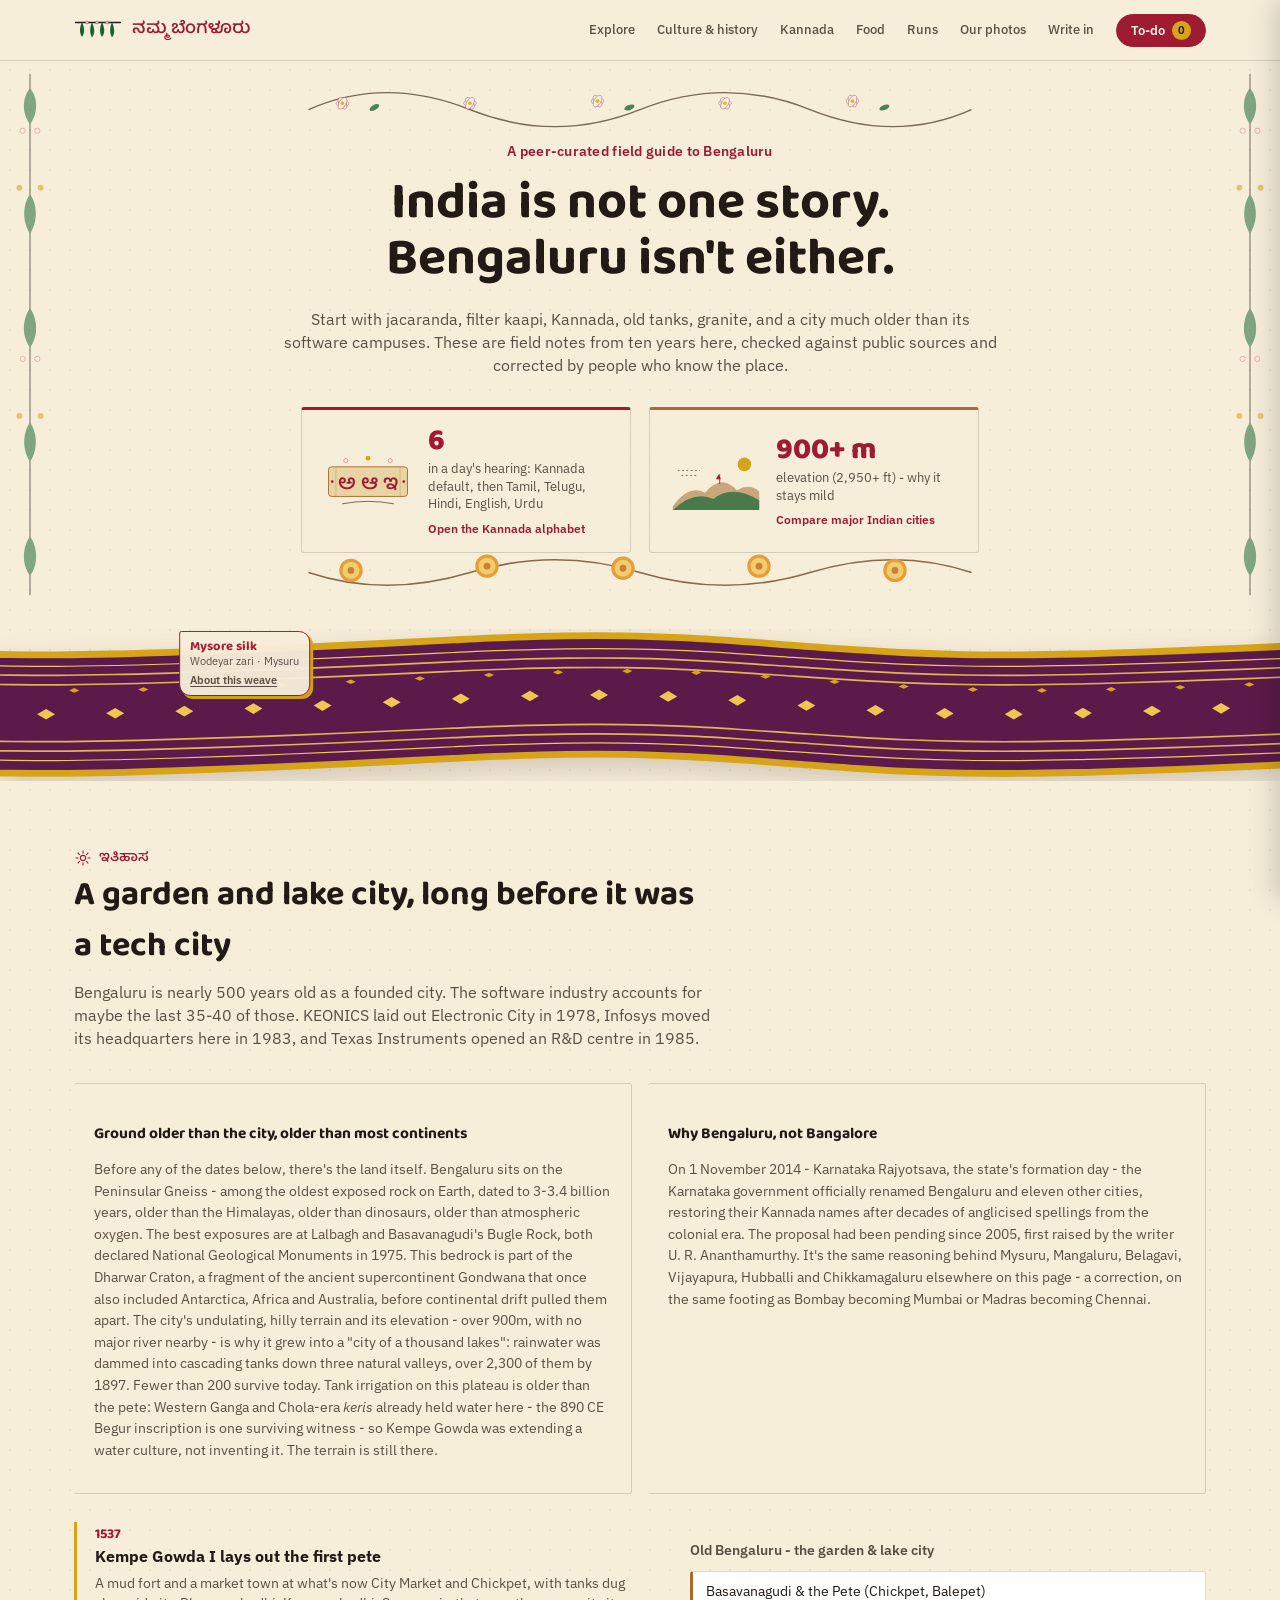
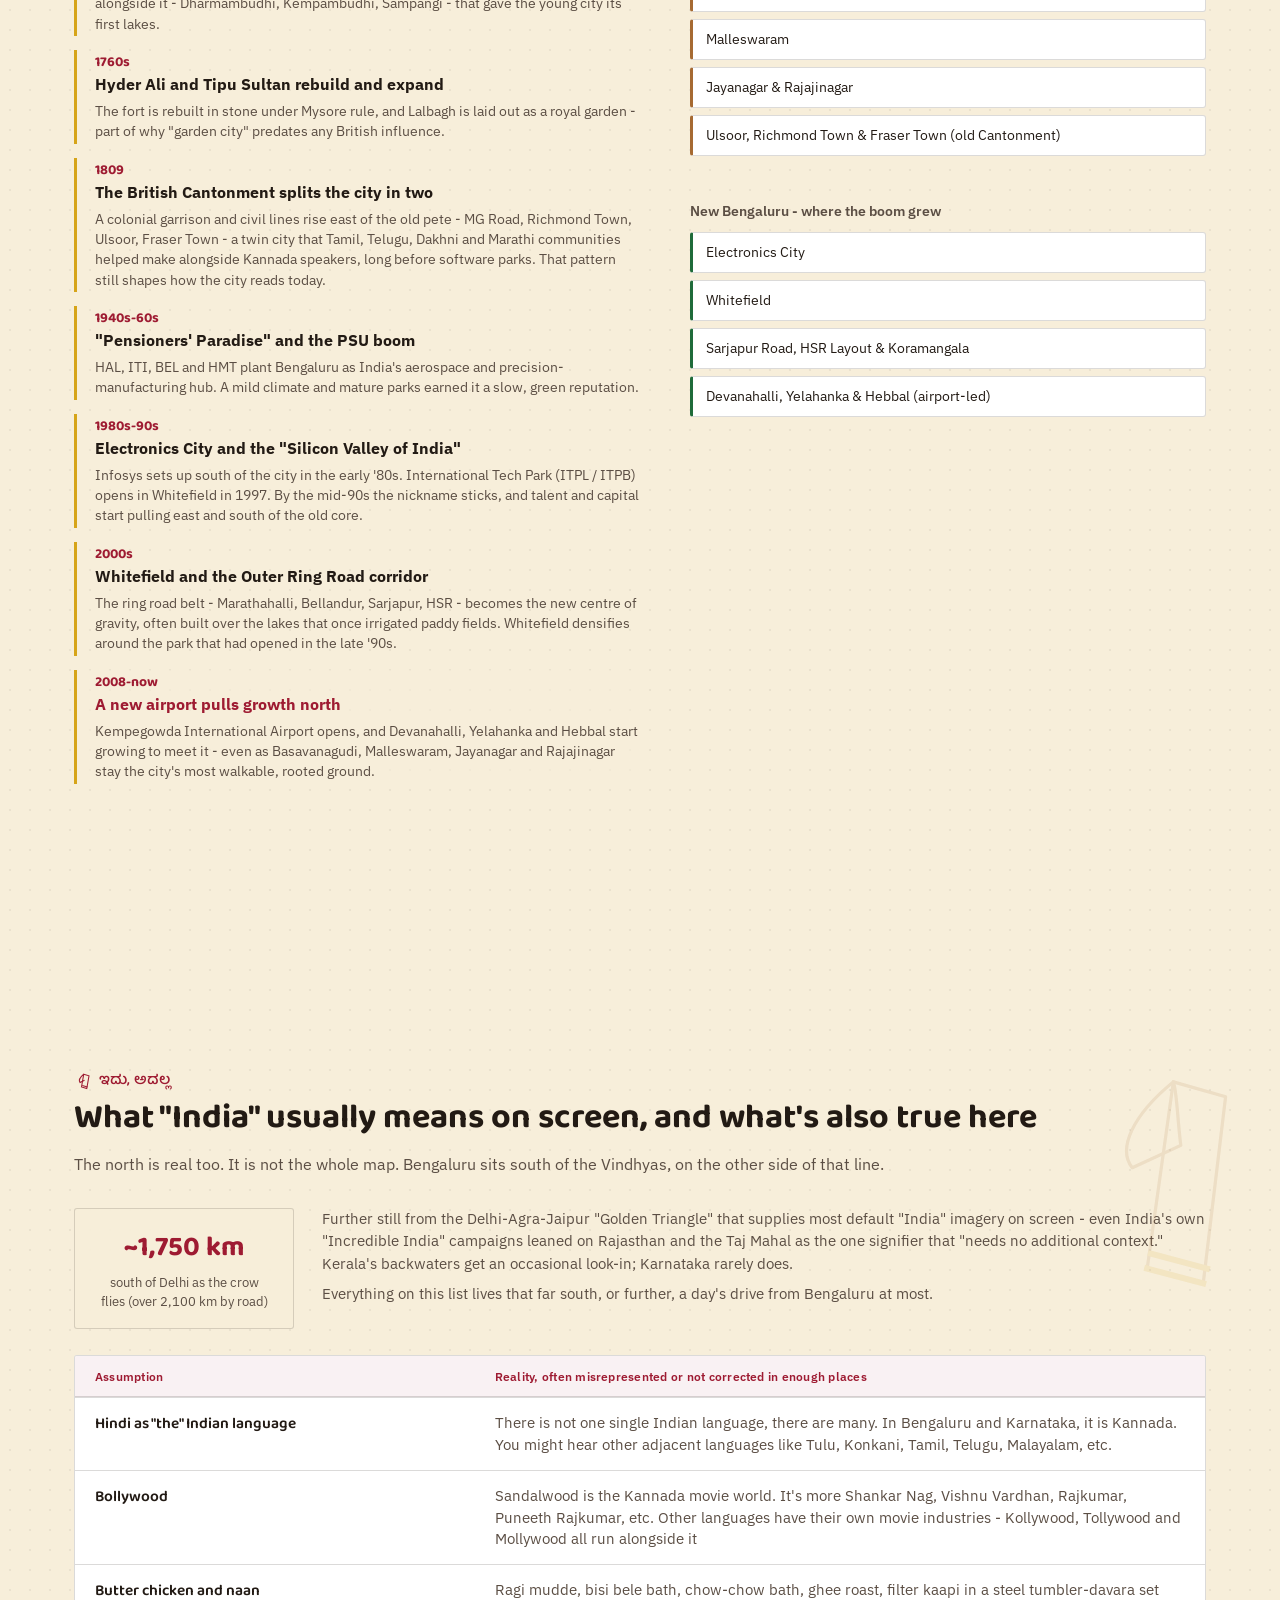
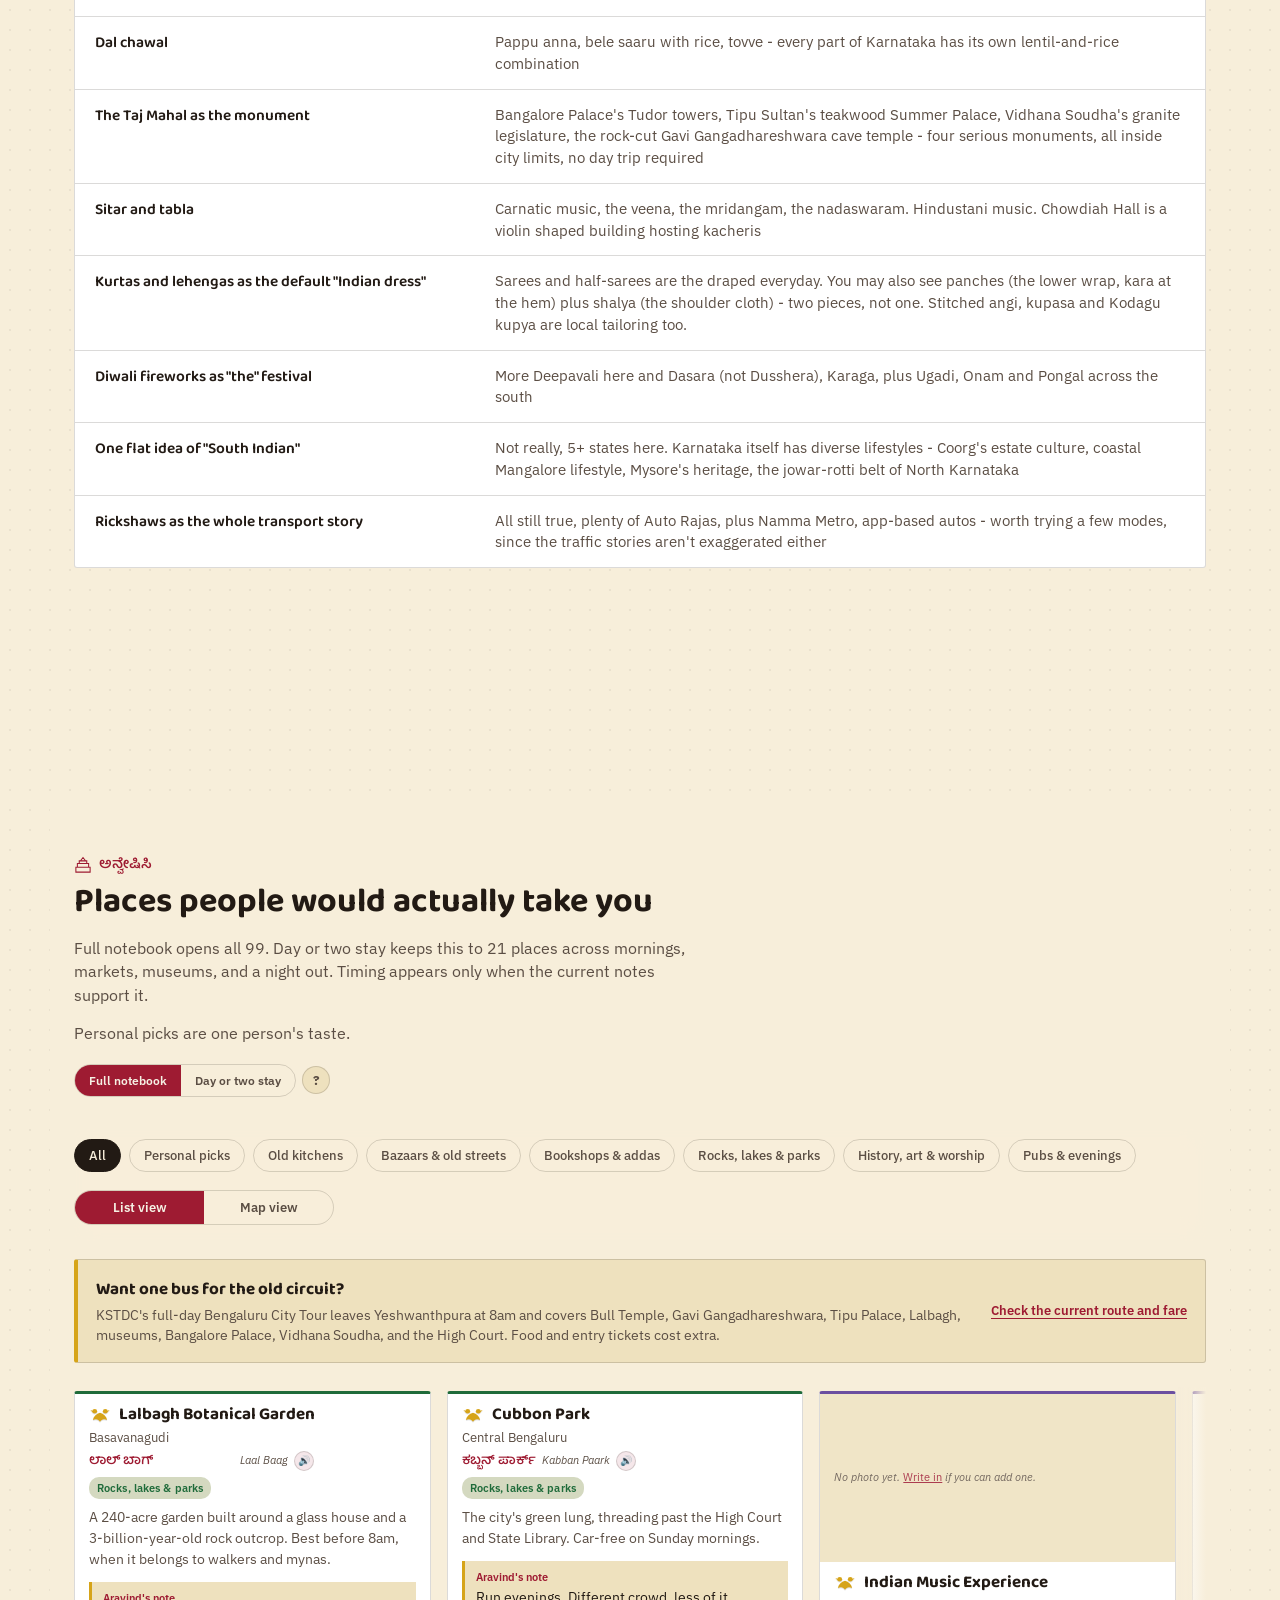
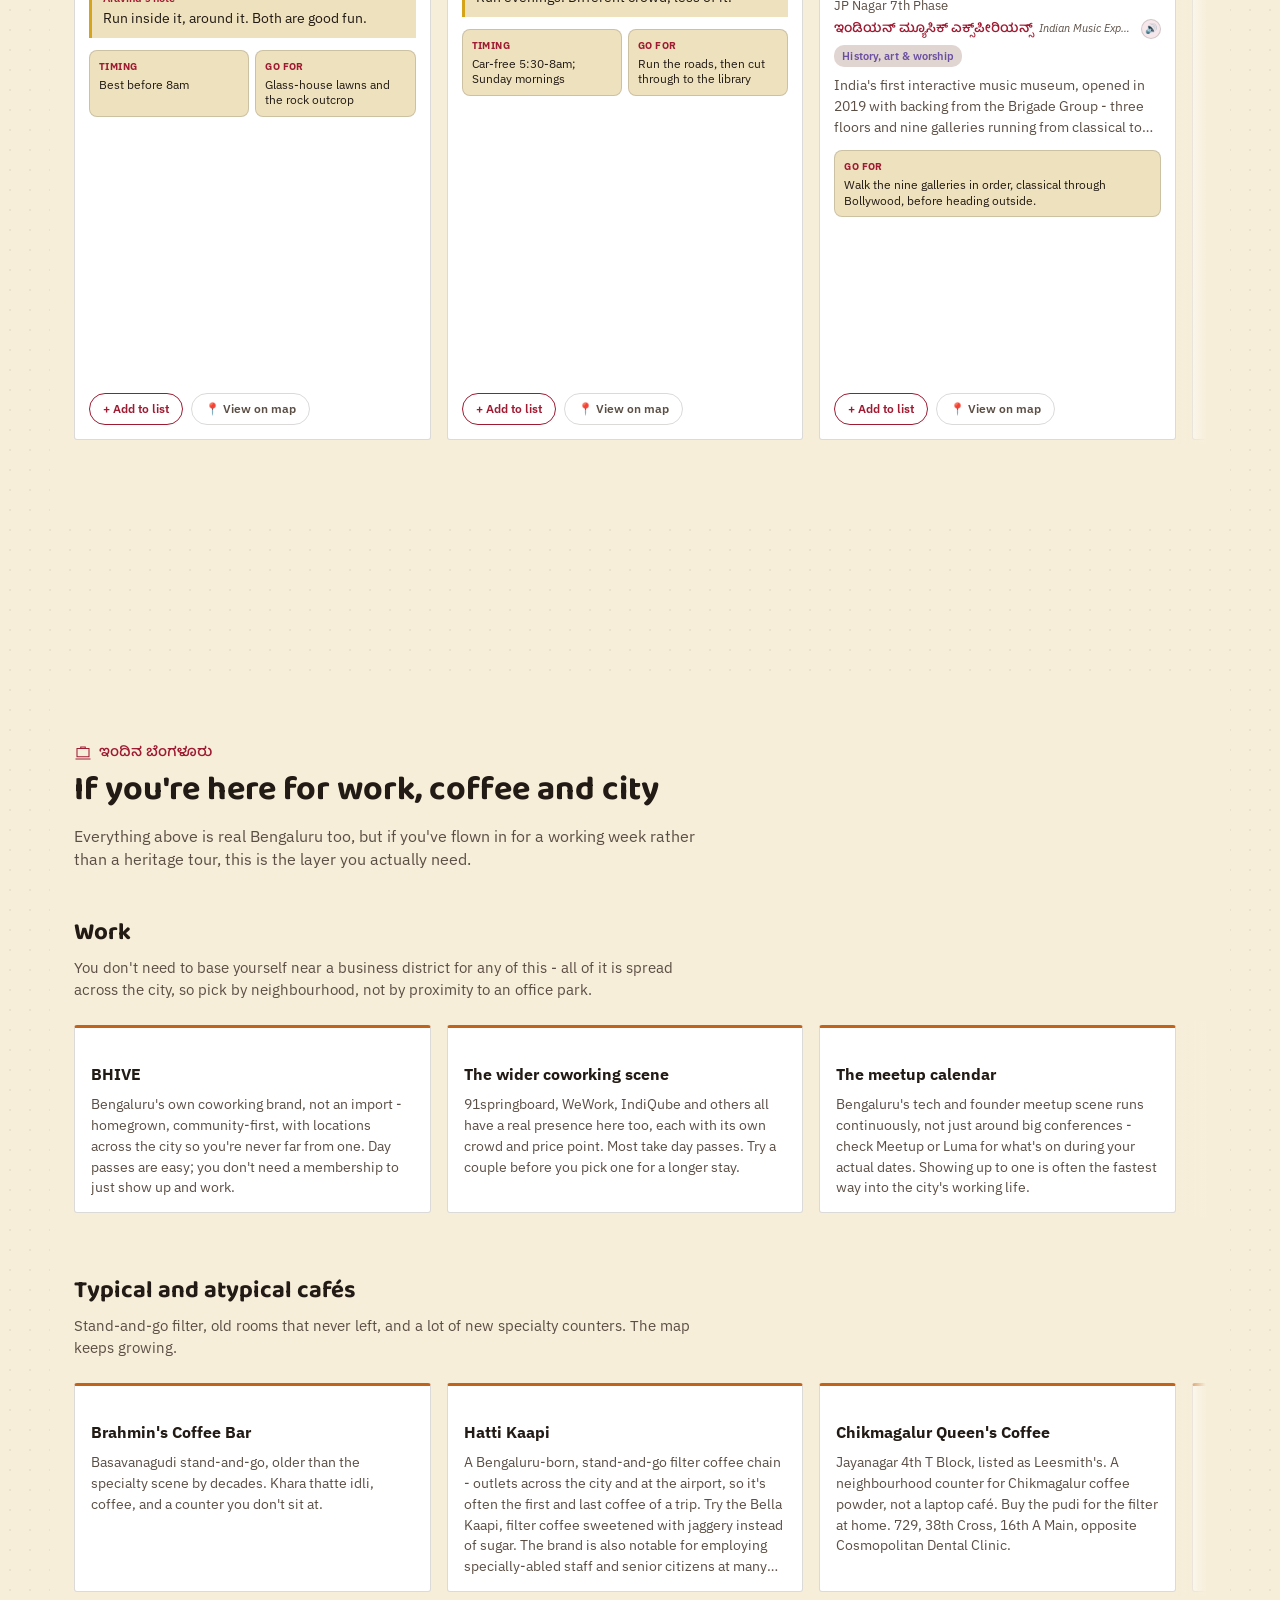
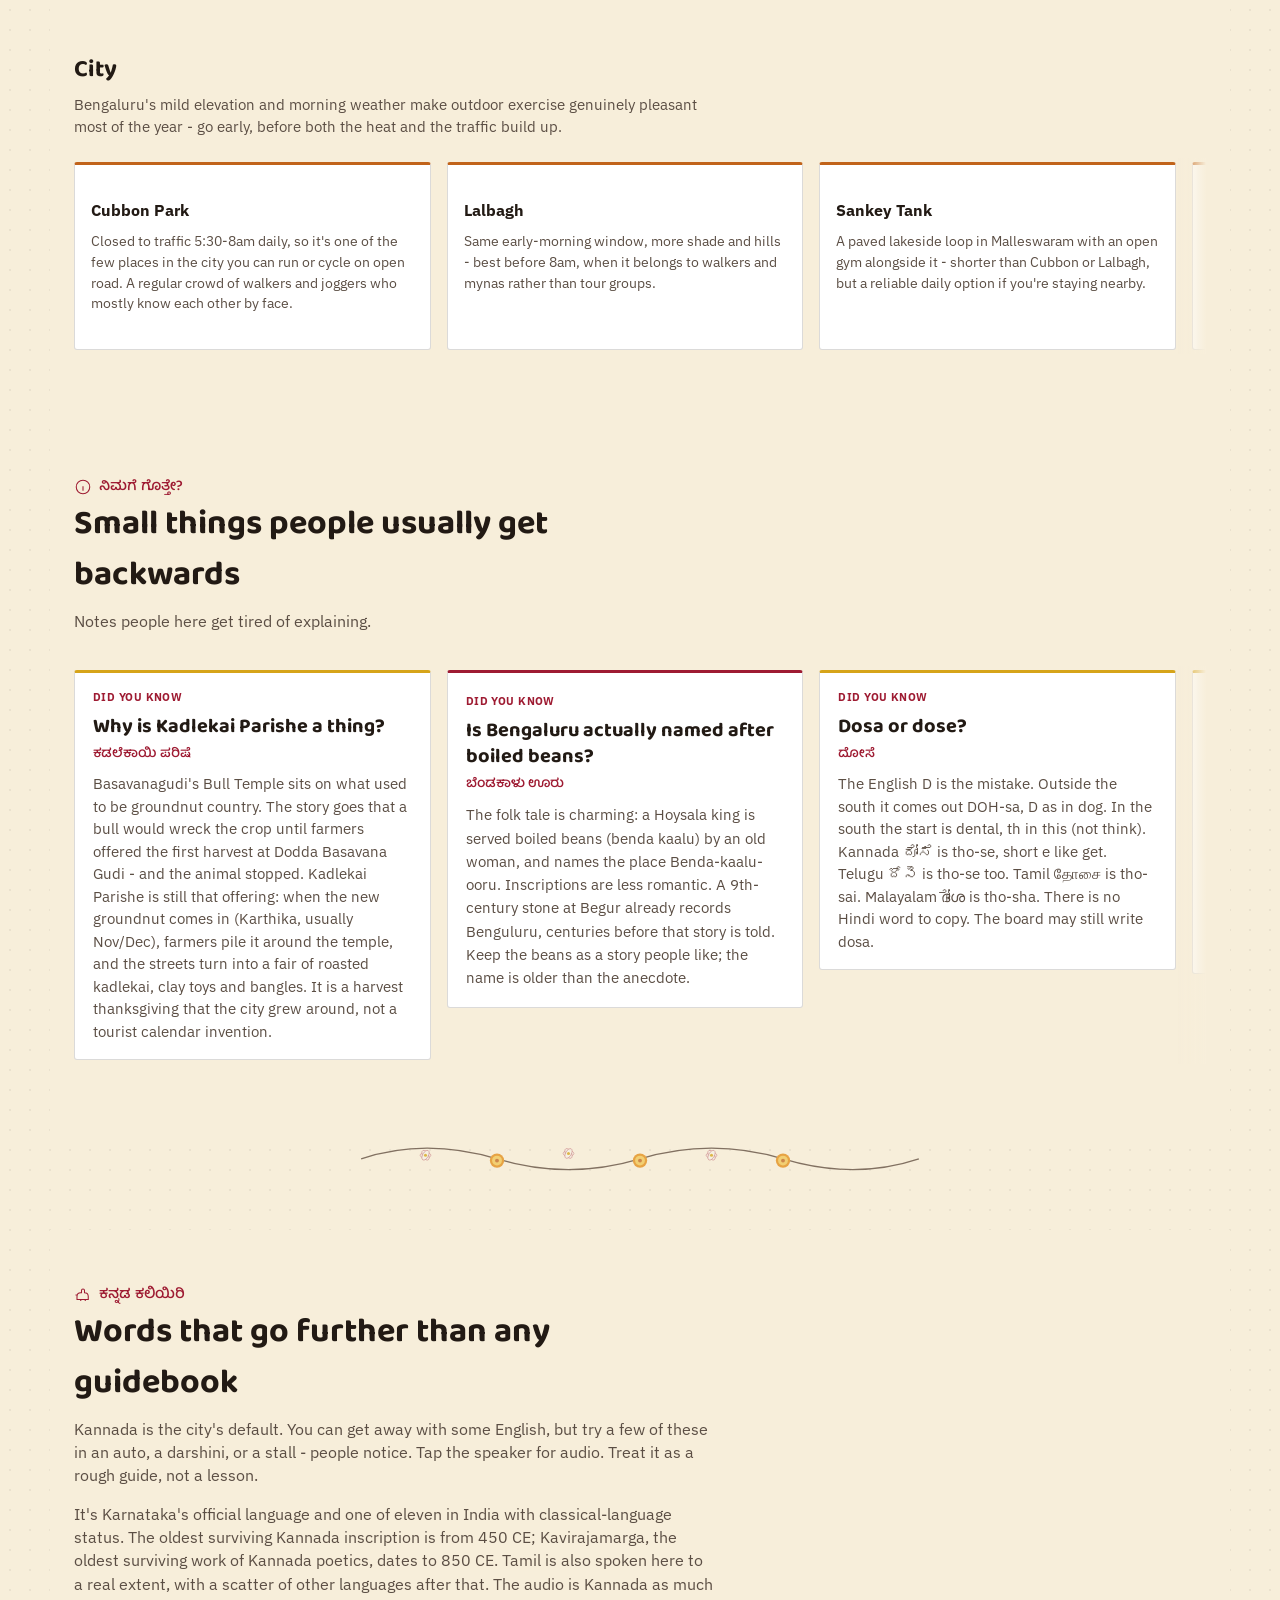
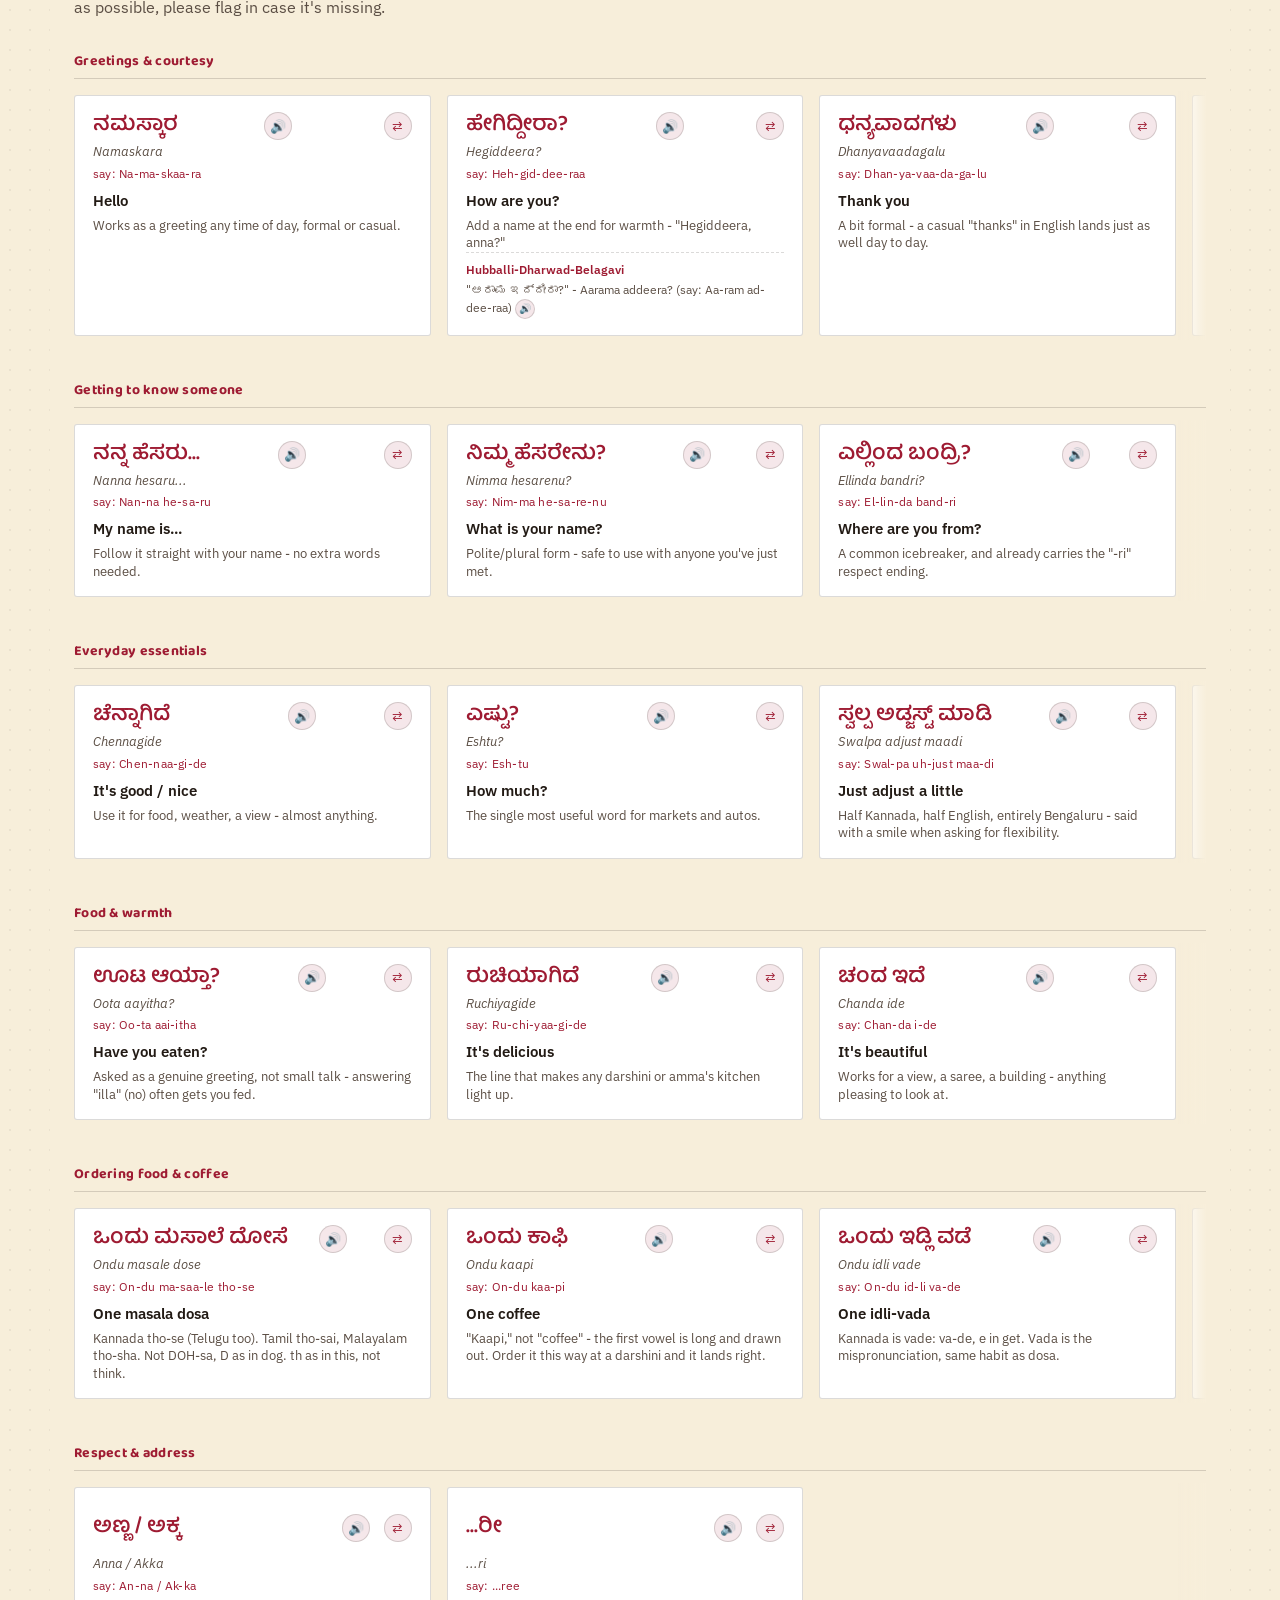
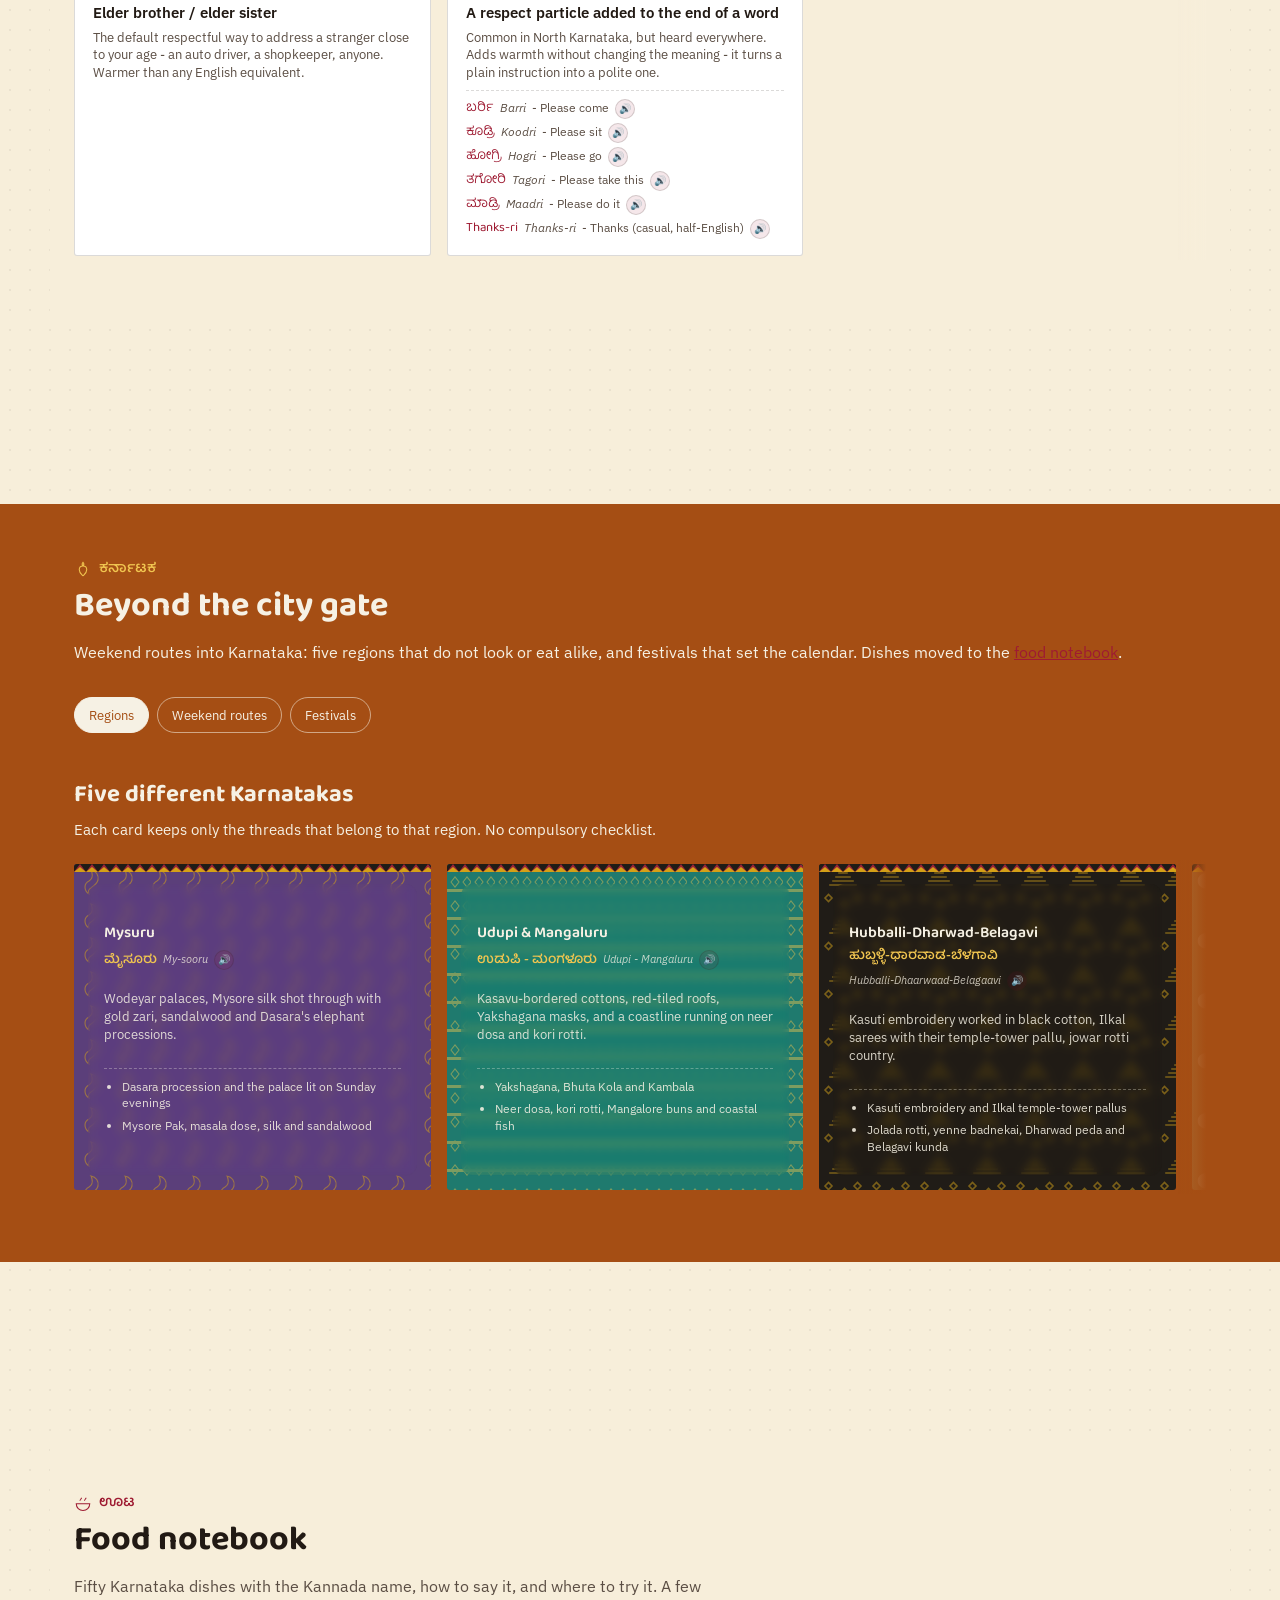
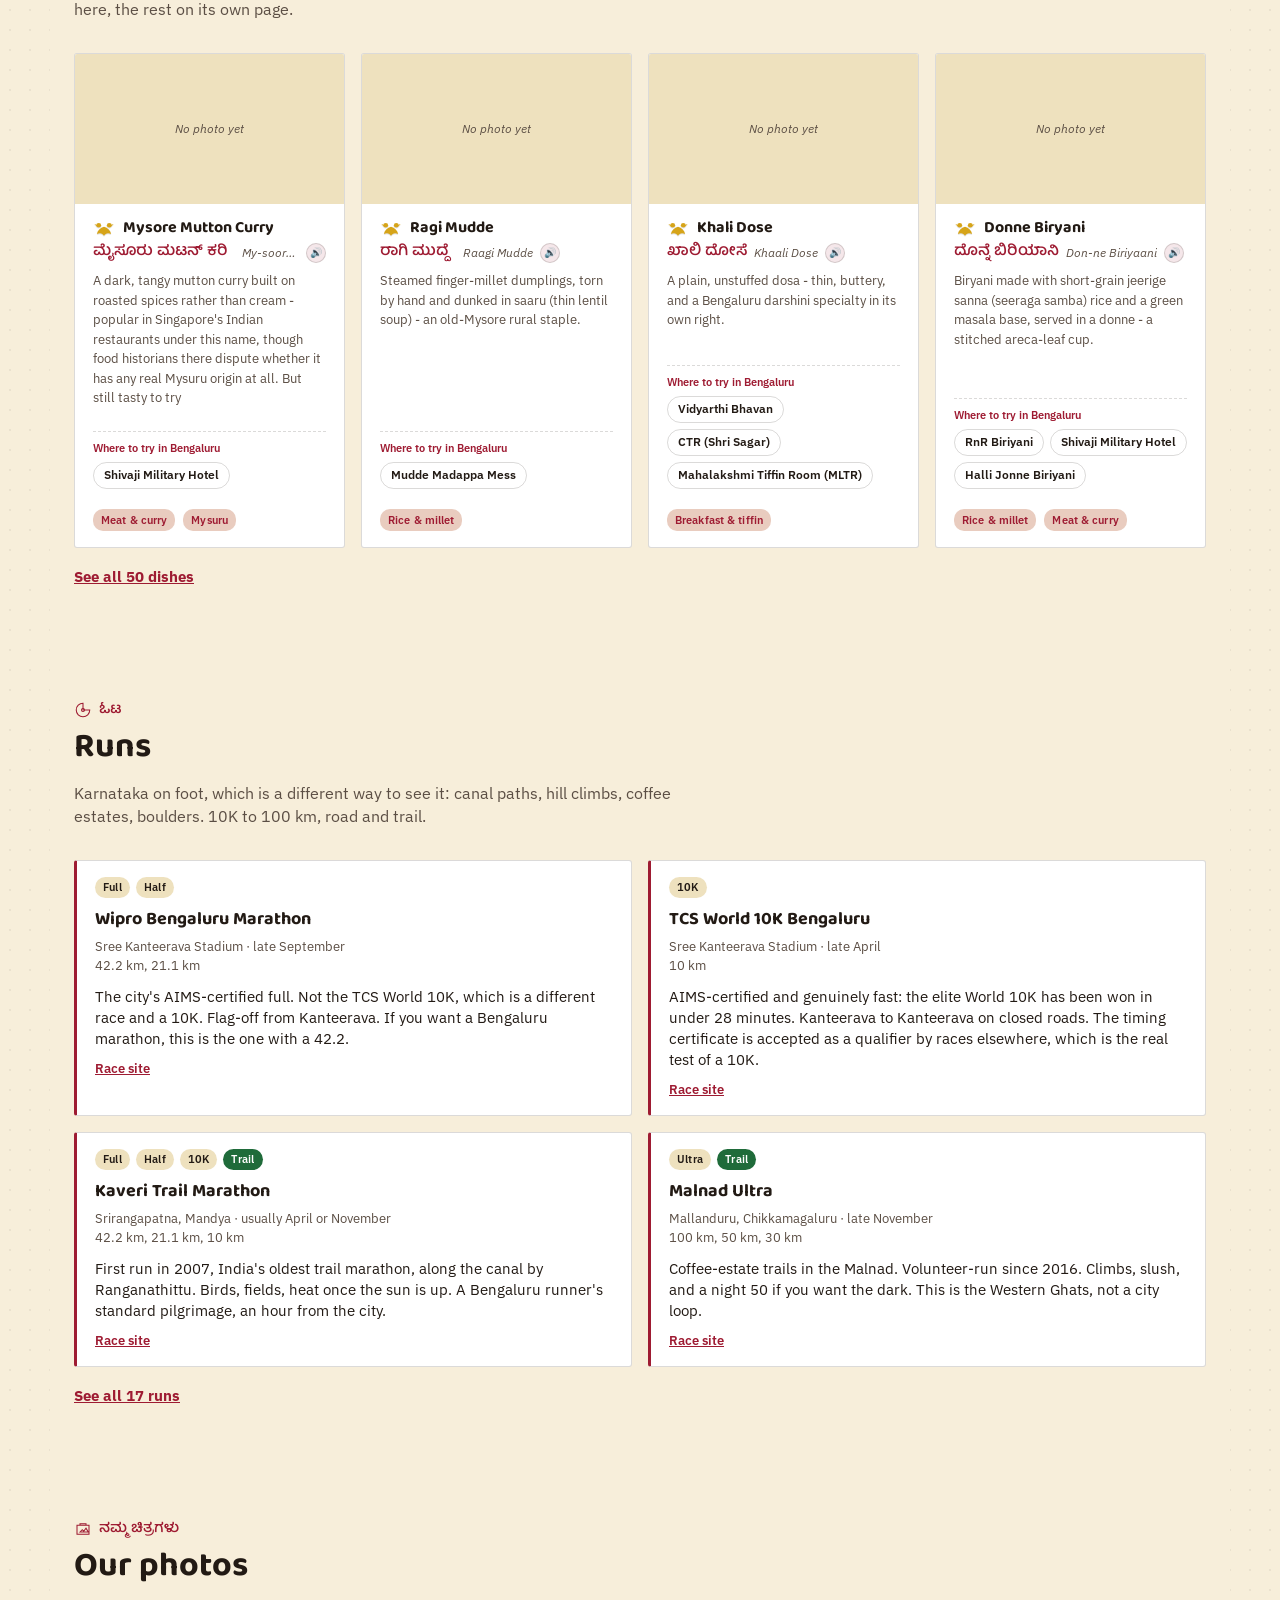
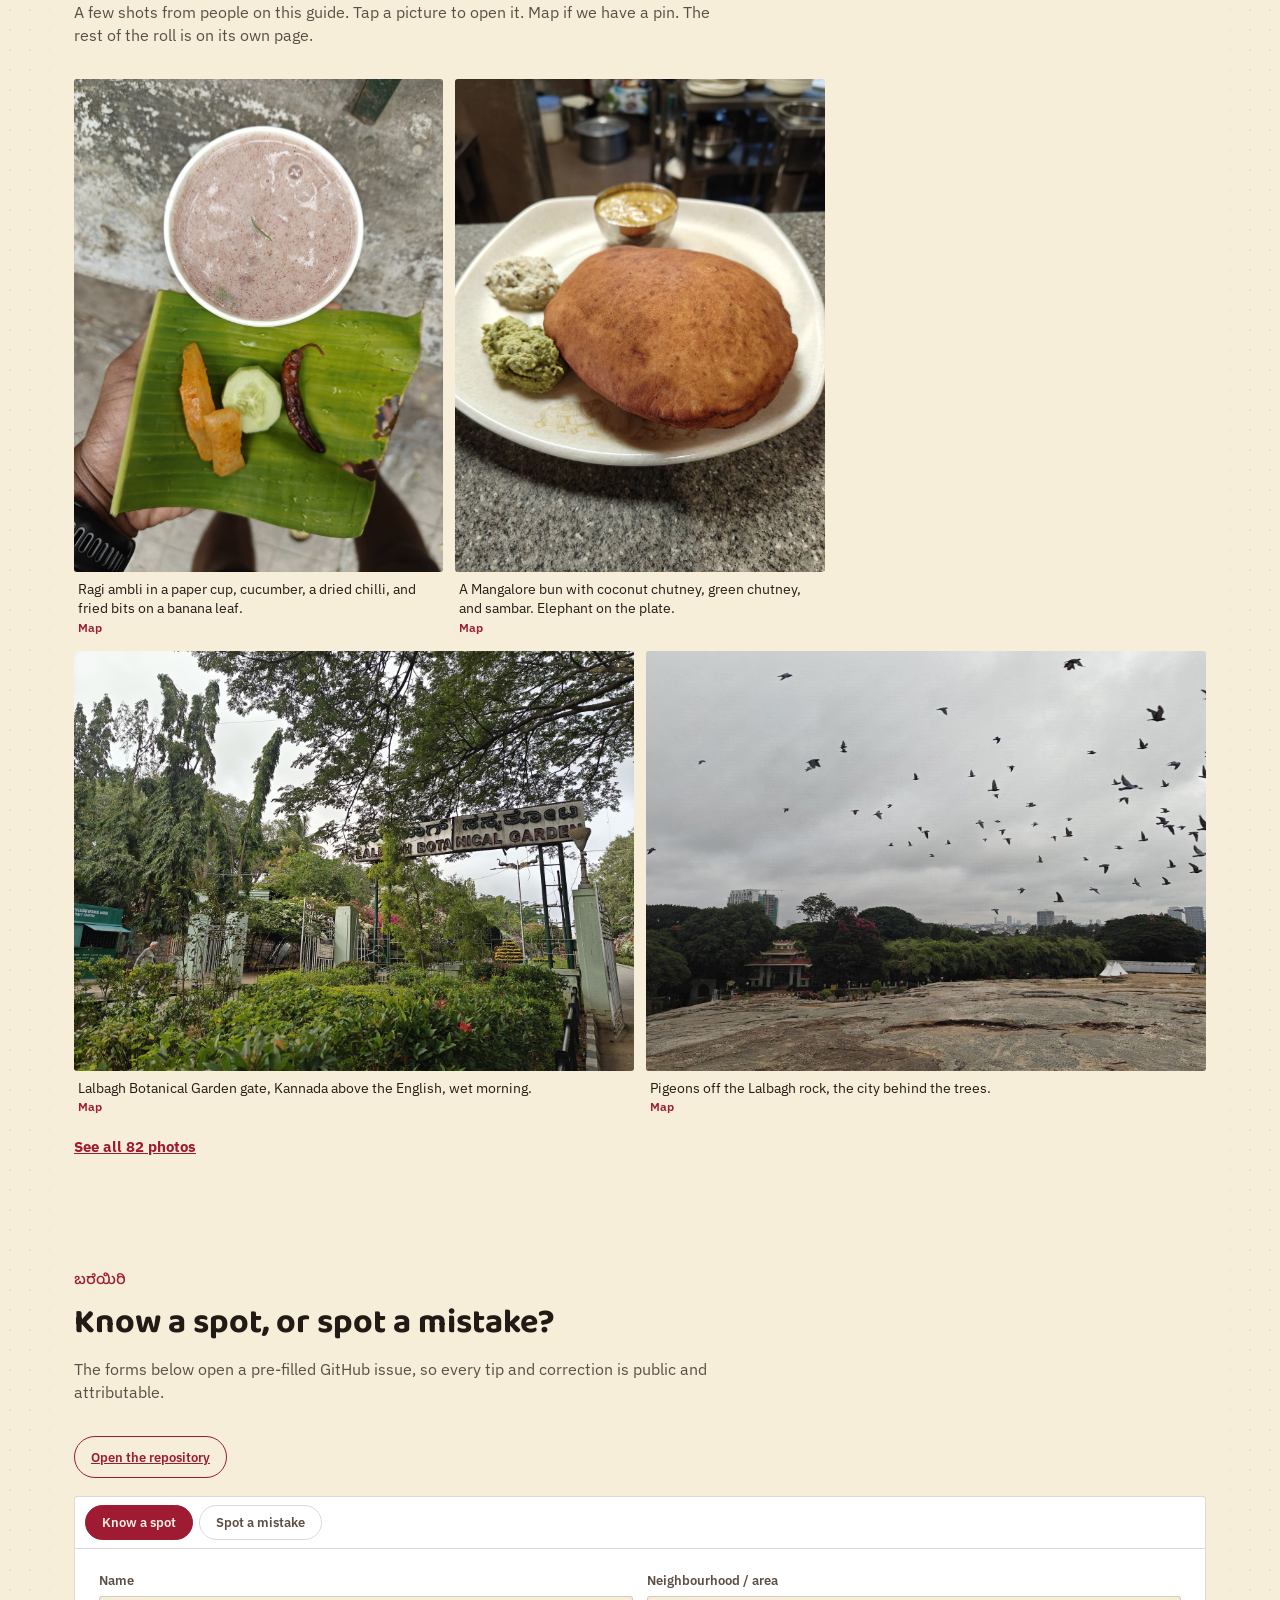
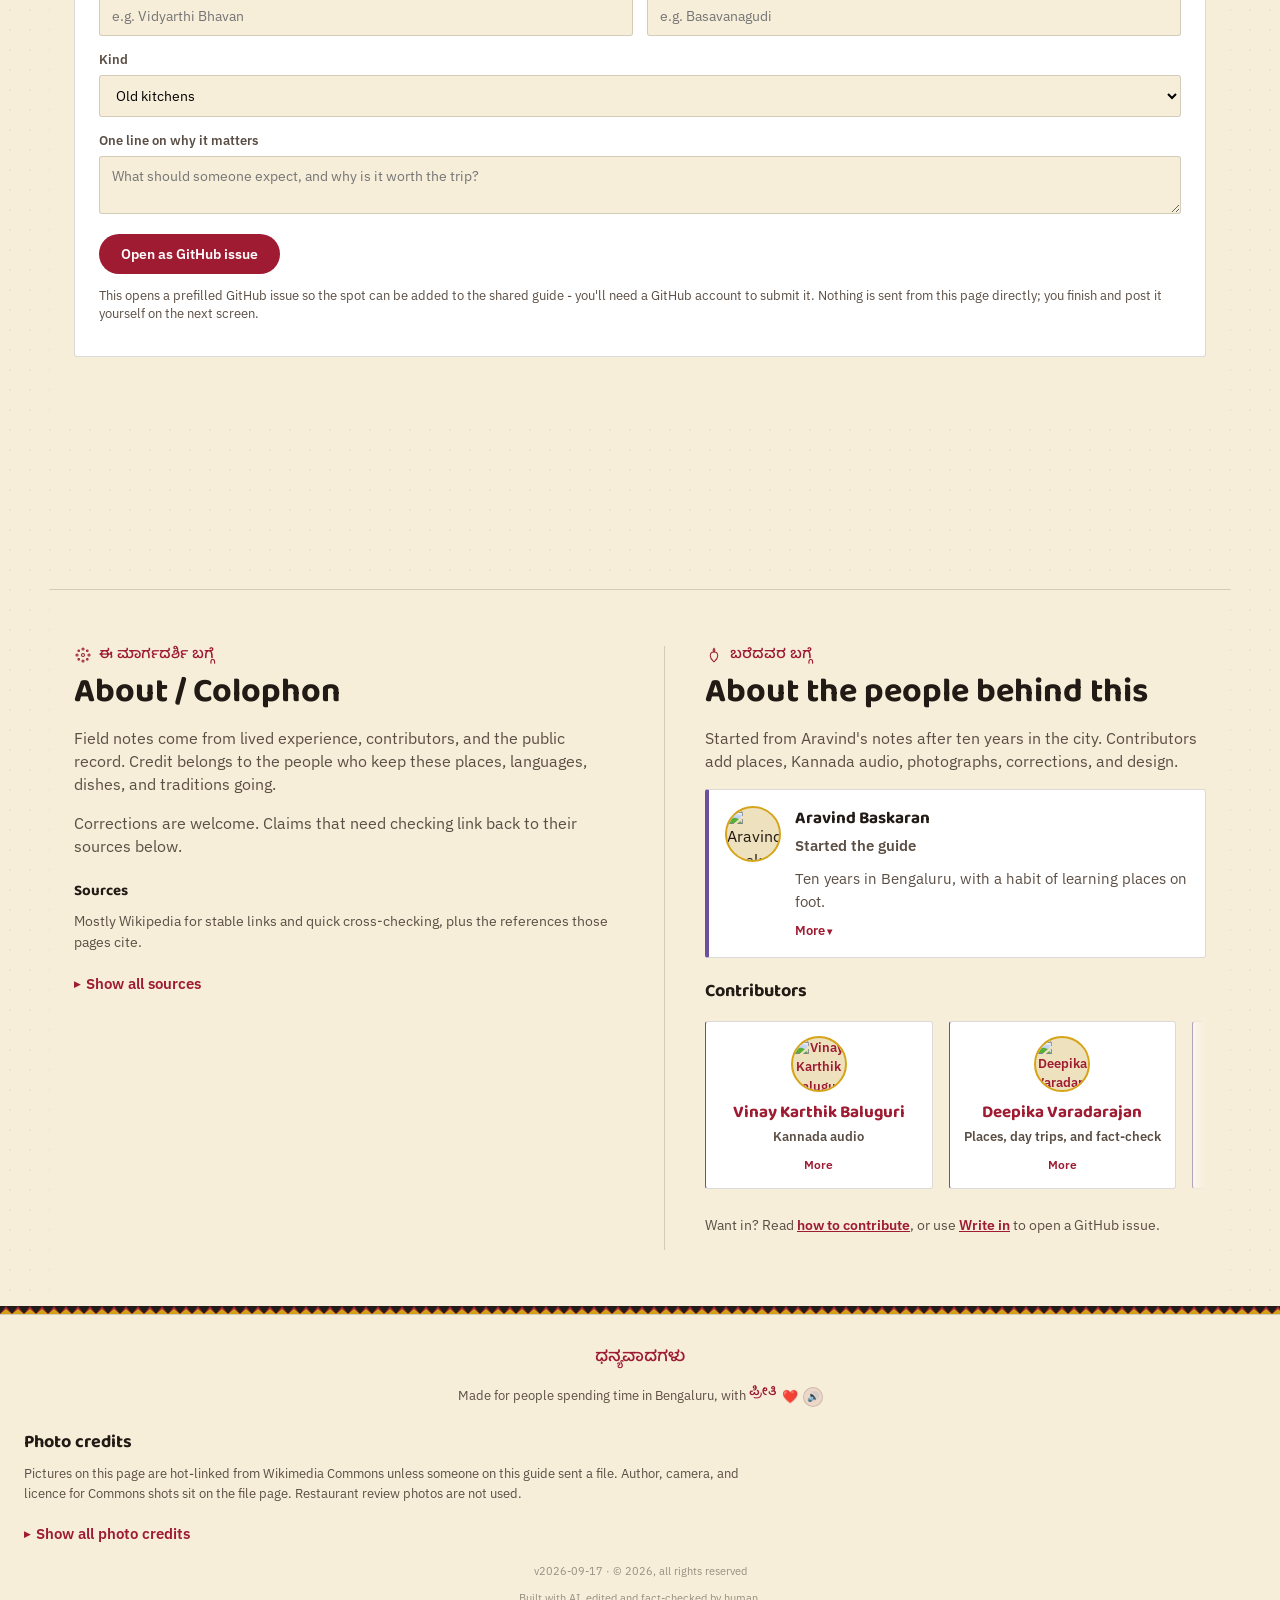
==== commit 1464f176: "Fix creator links in index.html" ====
--- a/docs/index.html
+++ b/docs/index.html
@@ -346,7 +346,7 @@
             <summary>More</summary>
             <p>Born in Pondicherry and moved through several parts of India before Bengaluru. Languages, food, streets, and running became ways to understand where each place differs.</p>
             <p>One way to know a place is to run in it. Twenty-plus halves and about fifteen full marathons include a fair number in Karnataka. The <a href="runs.html">runs list</a> mixes completed races with the ones still ahead.</p>
-            <p class="creator-links">Find me on <a href="https://www.linkedin.com/in/aravindbaskaran/" target="_blank" rel="noopener">LinkedIn</a> or <a href="https://x.com/aravind_baskara" target="_blank" rel="noopener">X</a> · <a href="https://github.com/aravindbaskaran" target="_blank" rel="noopener">GitHub</a></p>
+            <p class="creator-links">Find me on <a href="https://www.linkedin.com/in/aravindbaskaran/" target="_blank" rel="noopener">LinkedIn</a> or <a href="https://x.com/aravindbaskaran" target="_blank" rel="noopener">X</a> · <a href="https://github.com/aravindbaskaran" target="_blank" rel="noopener">GitHub</a></p>
           </details>
         </div>
       </article>
@@ -515,7 +515,6 @@
     <a href="https://kstdc.co/tour_packages/bengaluru-city-tour/" target="_blank" rel="noopener">Check the current route and fare</a>
   </aside>
 
-  <div class="voice-picker" hidden></div>
   <div class="rail-clip">
     <div id="listView" class="grid" data-reveal></div>
   </div>
@@ -693,7 +692,6 @@
     <p>Kannada is the city's default. You can get away with some English, but try a few of these in an auto, a darshini, or a stall - people notice. Tap the speaker for audio. Treat it as a rough guide, not a lesson.</p>
     <p>It's Karnataka's official language and one of eleven in India with classical-language status. The oldest surviving Kannada inscription is from 450 CE; Kavirajamarga, the oldest surviving work of Kannada poetics, dates to 850 CE. Tamil is also spoken here to a real extent, with a scatter of other languages after that. The audio is Kannada as much as possible, please flag in case it's missing.</p>
   </div>
-  <div class="voice-picker" hidden></div>
   <div class="phrase-grid" id="phraseGrid" data-reveal></div>
 </section>
 
@@ -708,8 +706,6 @@
     <h2>Beyond the city gate</h2>
     <p>Weekend routes into Karnataka: five regions that do not look or eat alike, and festivals that set the calendar. Dishes moved to the <a href="food.html">food notebook</a>.</p>
   </div>
-
-  <div class="voice-picker" hidden></div>
 
   <div class="beyond-tabs" role="tablist" aria-label="Beyond the city gate">
     <button type="button" role="tab" aria-selected="true" data-beyond-tab="regions" onclick="setBeyondTab('regions')">Regions</button>
@@ -835,7 +831,6 @@
     <h2>Food notebook</h2>
     <p>Fifty Karnataka dishes with the Kannada name, how to say it, and where to try it. A few here, the rest on its own page.</p>
   </div>
-  <div class="voice-picker" hidden></div>
   <div class="dish-grid dish-grid-preview" id="dishPreviewGrid"></div>
   <p class="gallery-more" id="dishMore" hidden><a href="food.html">See the whole food notebook</a></p>
 </section>
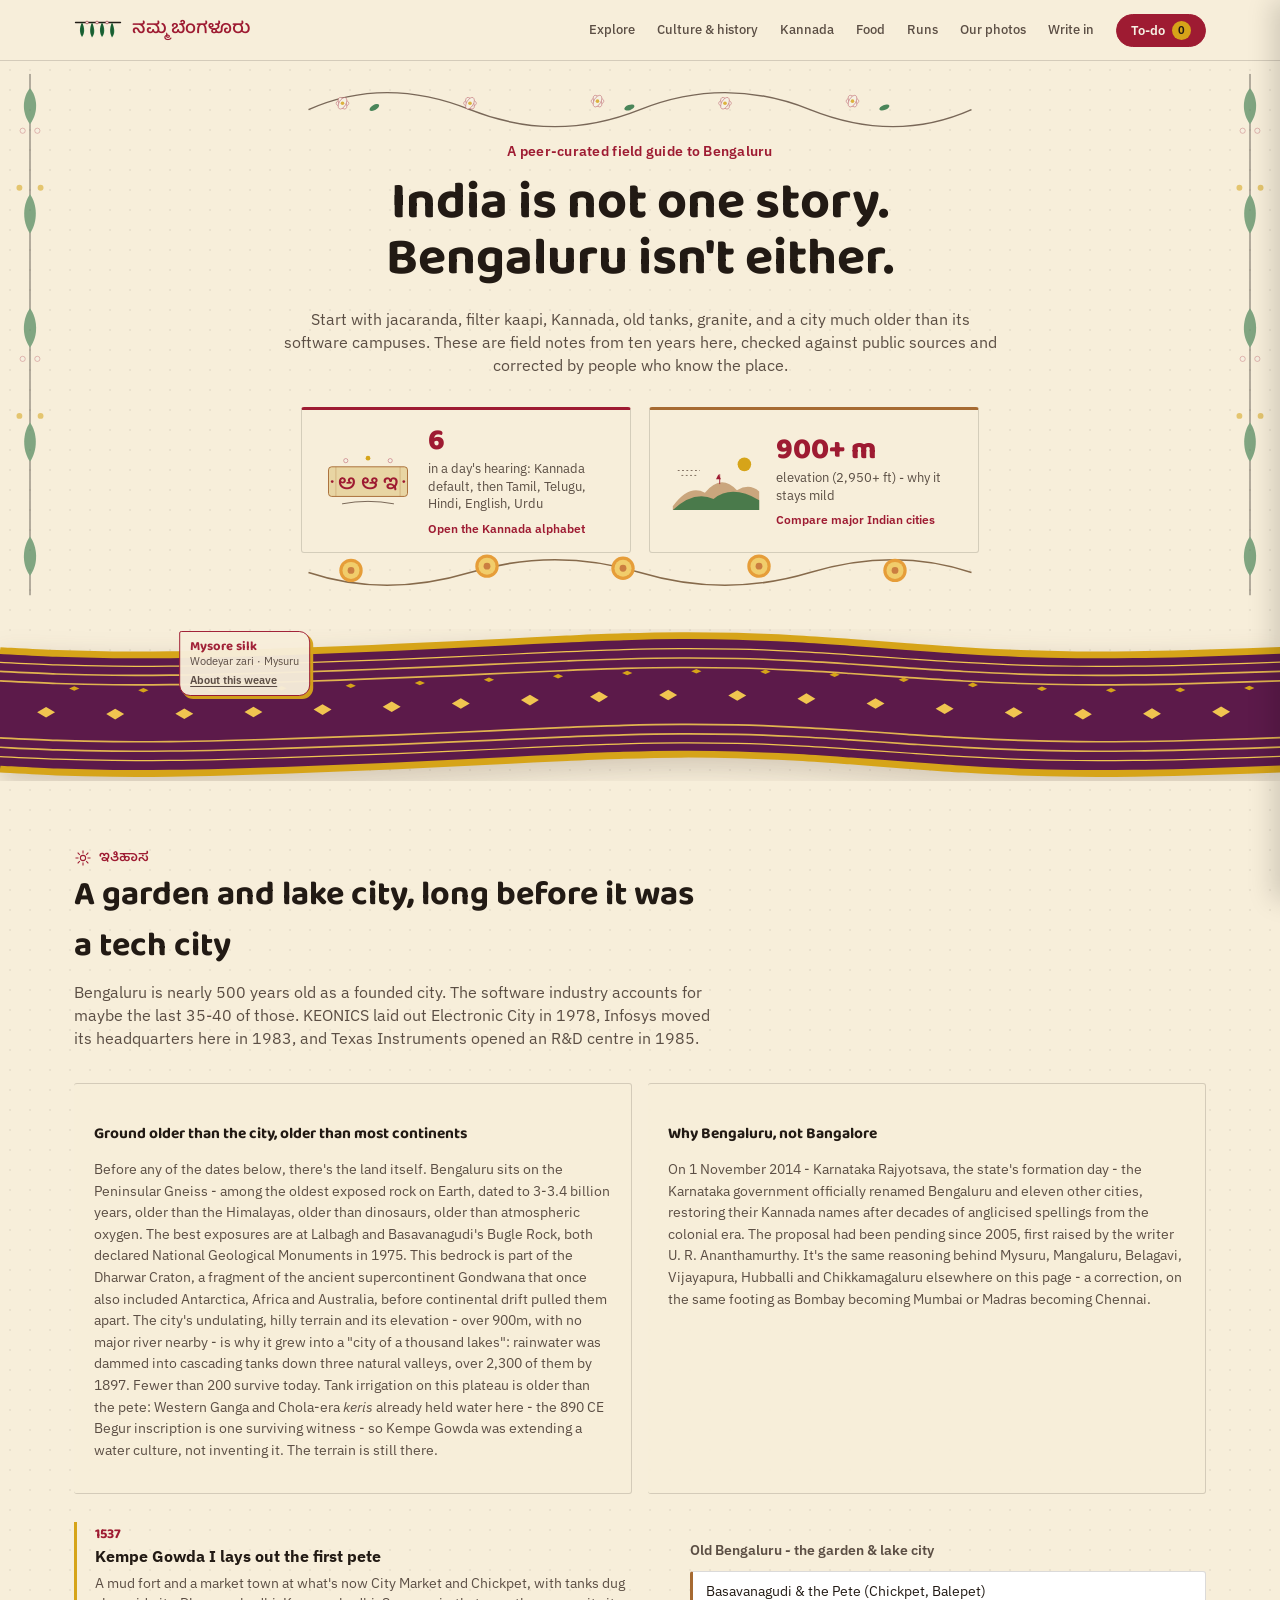
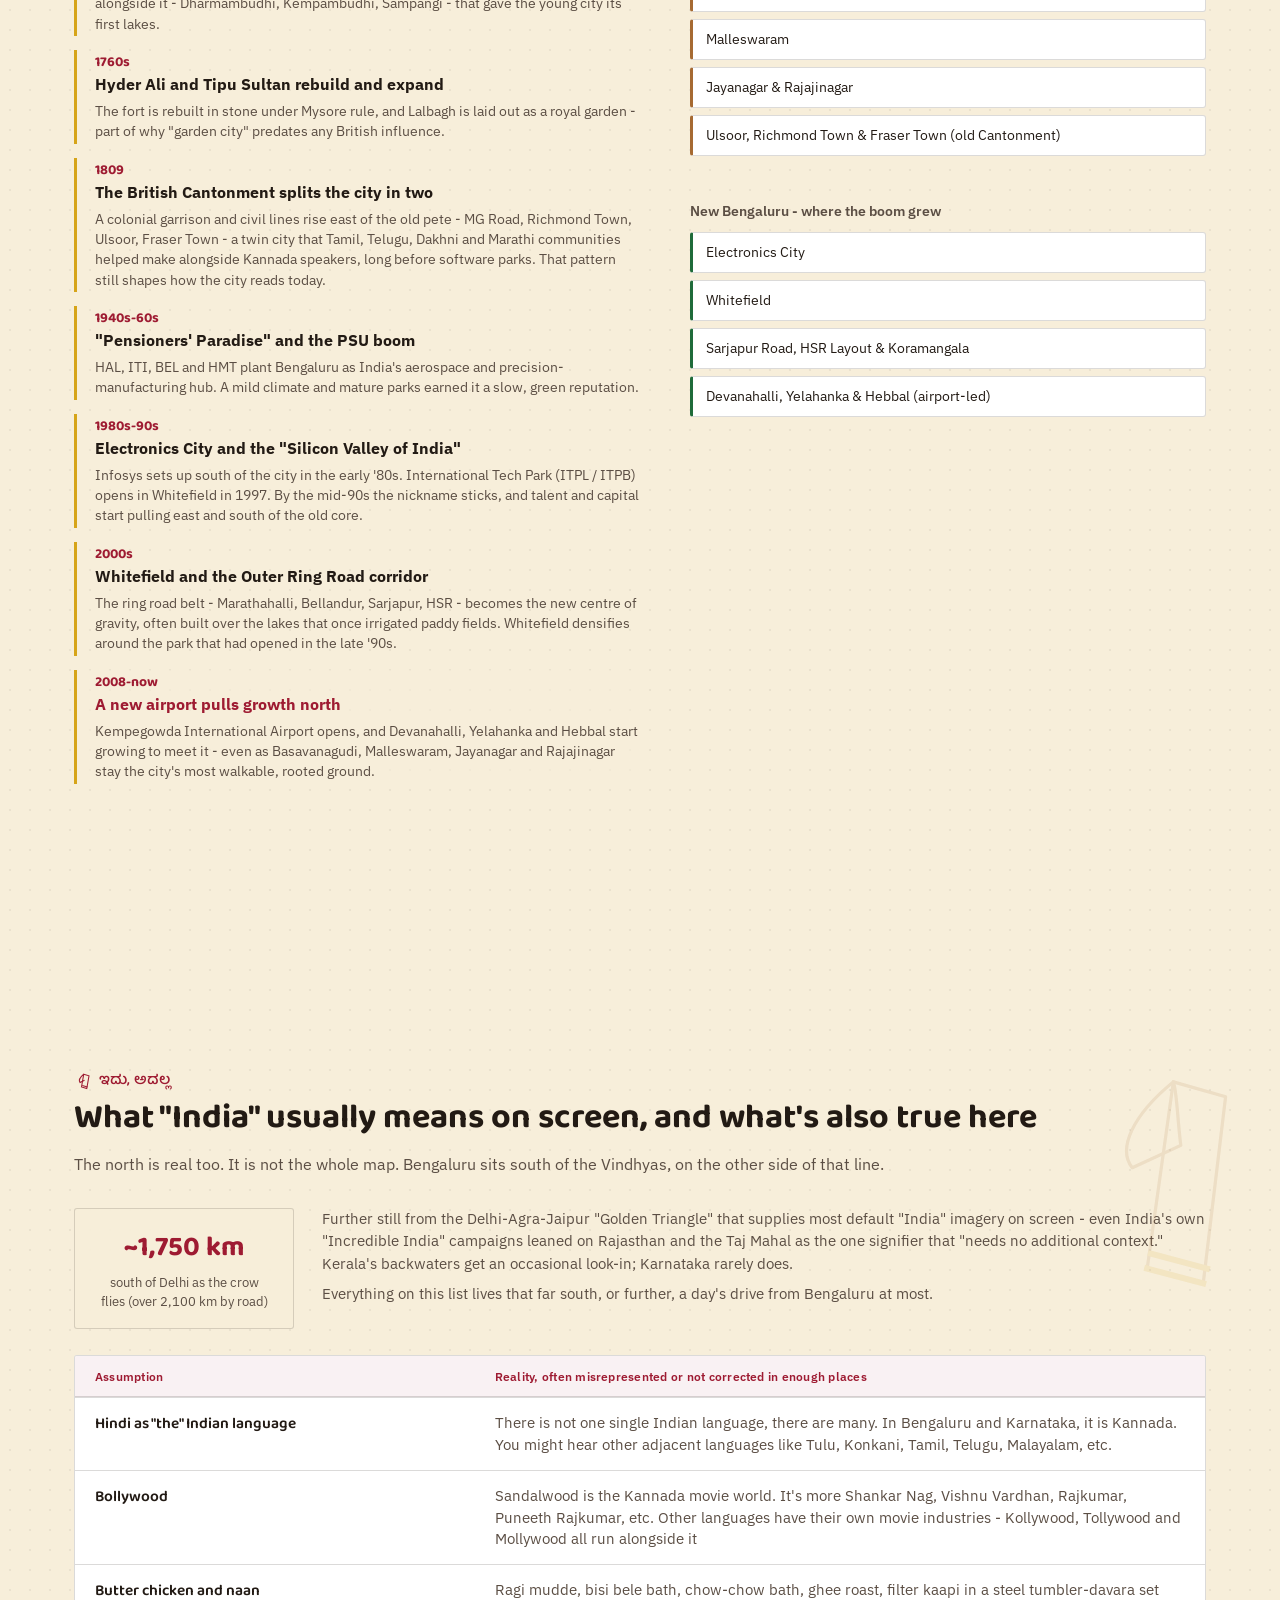
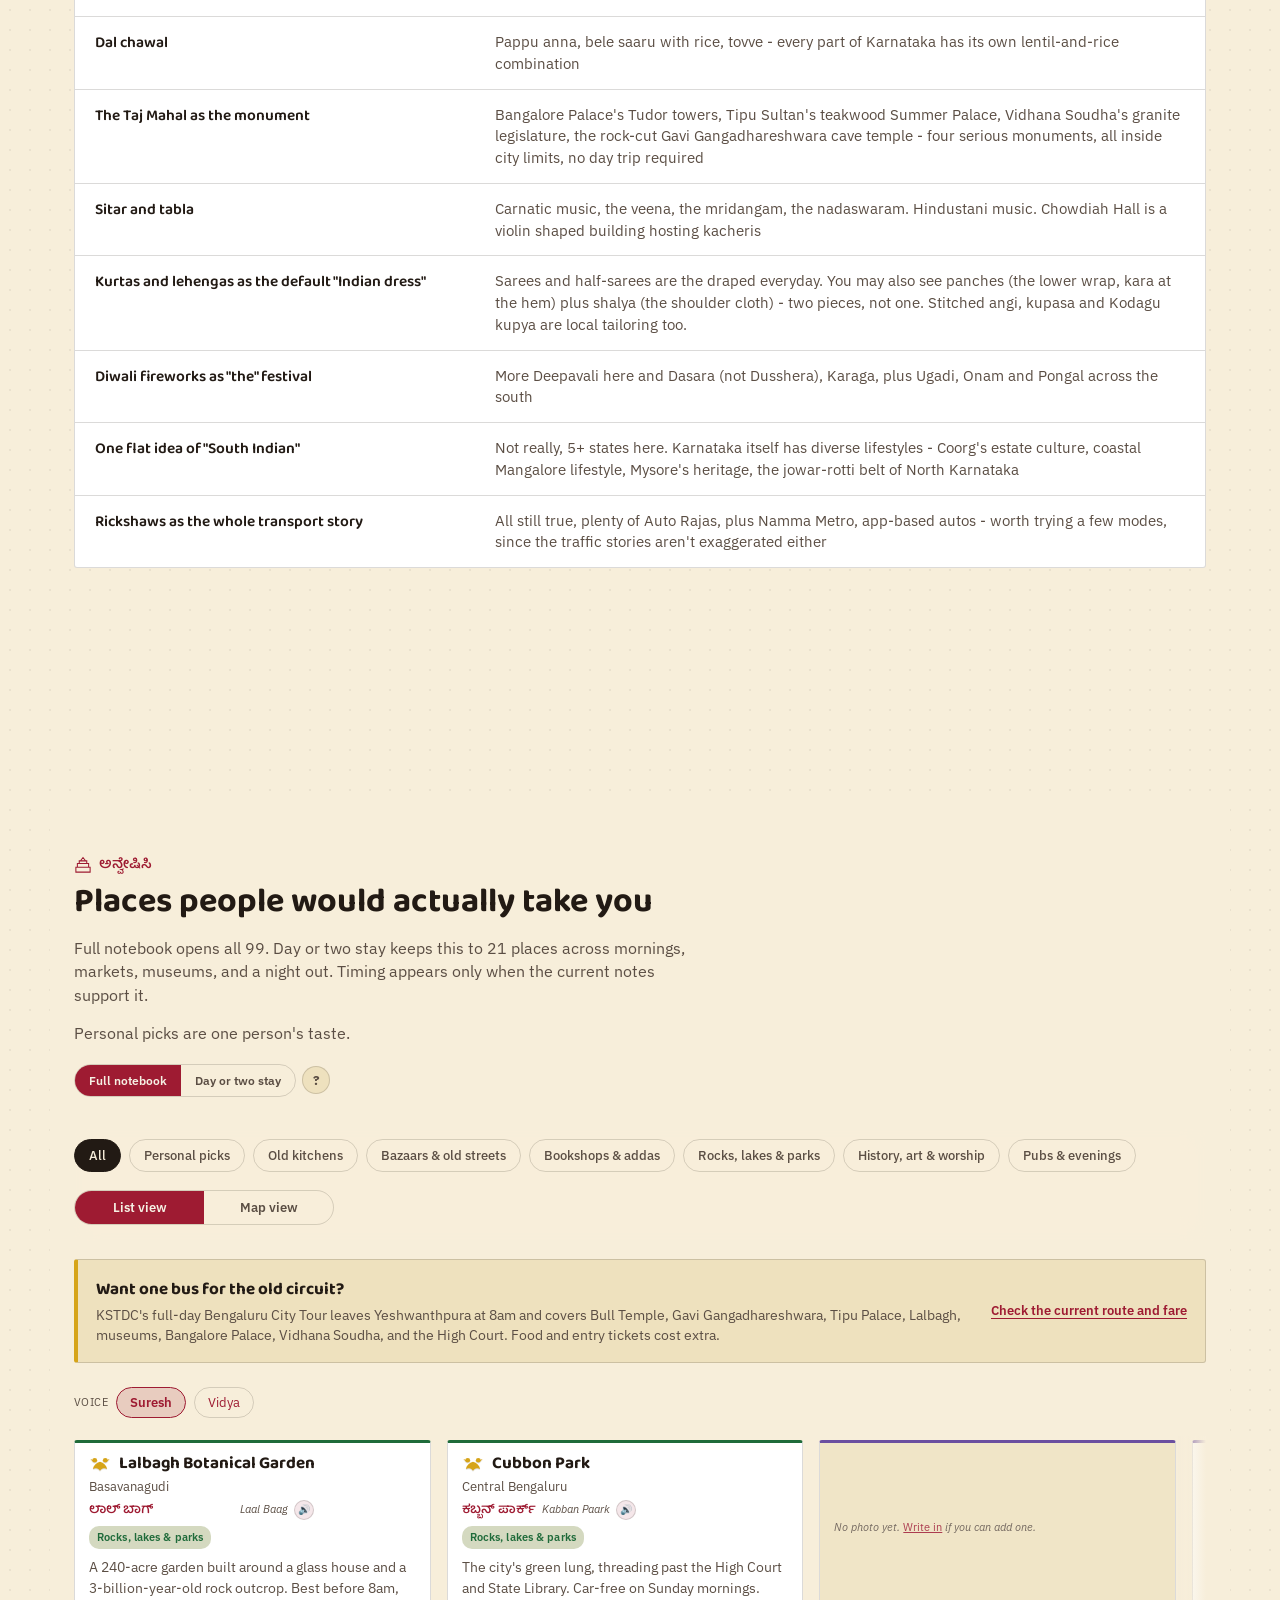
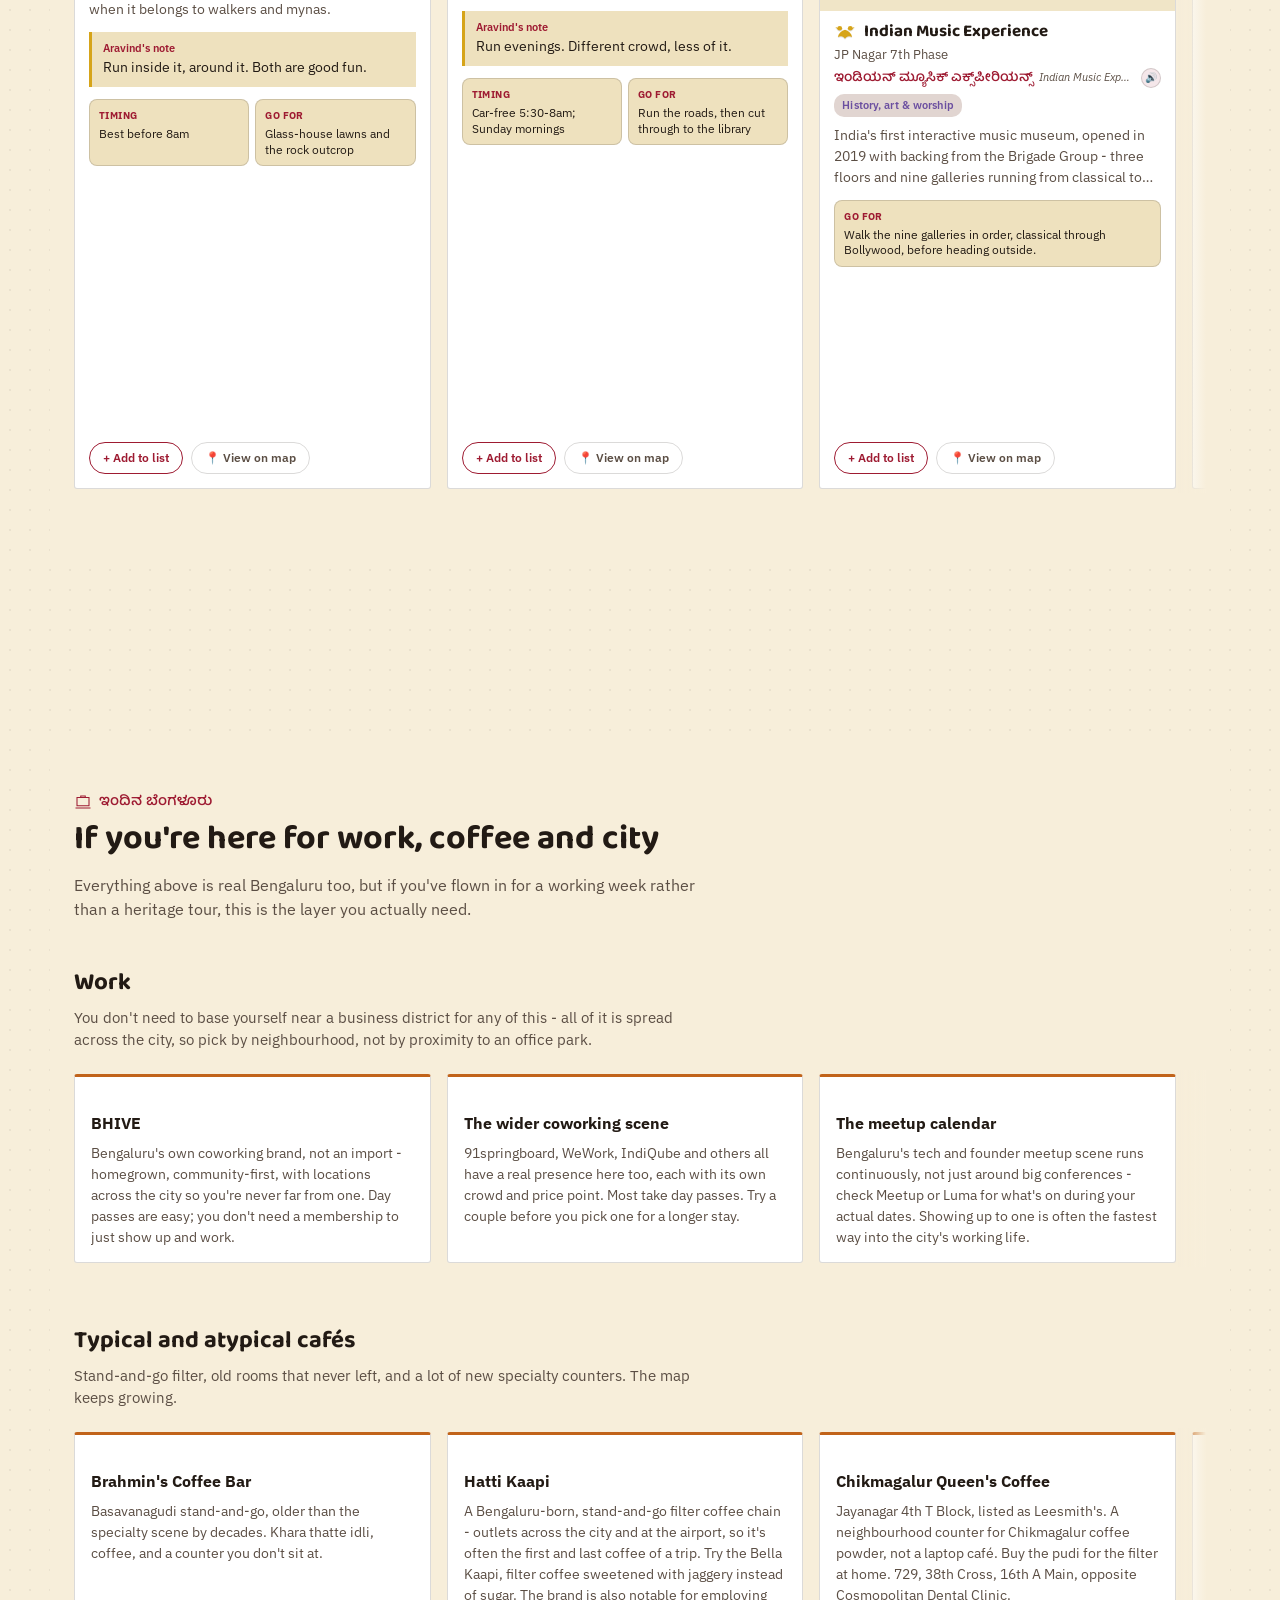
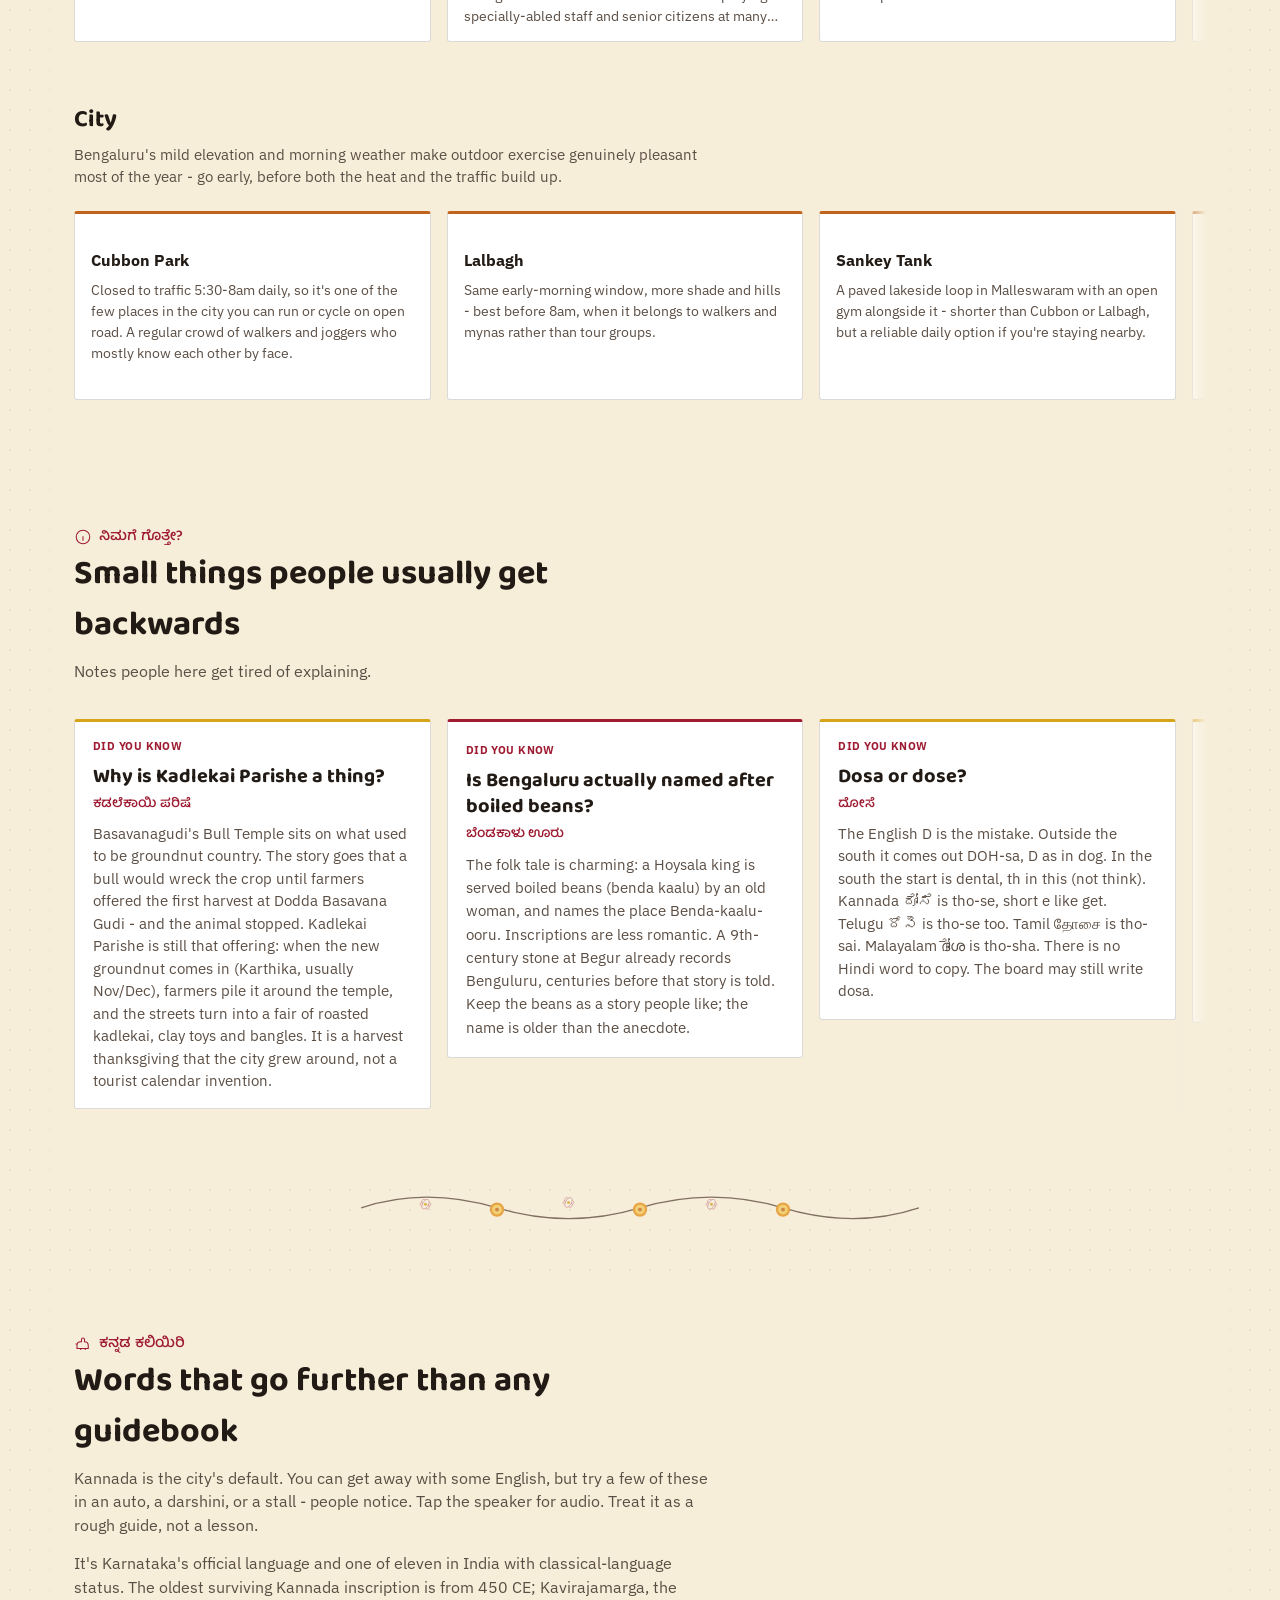
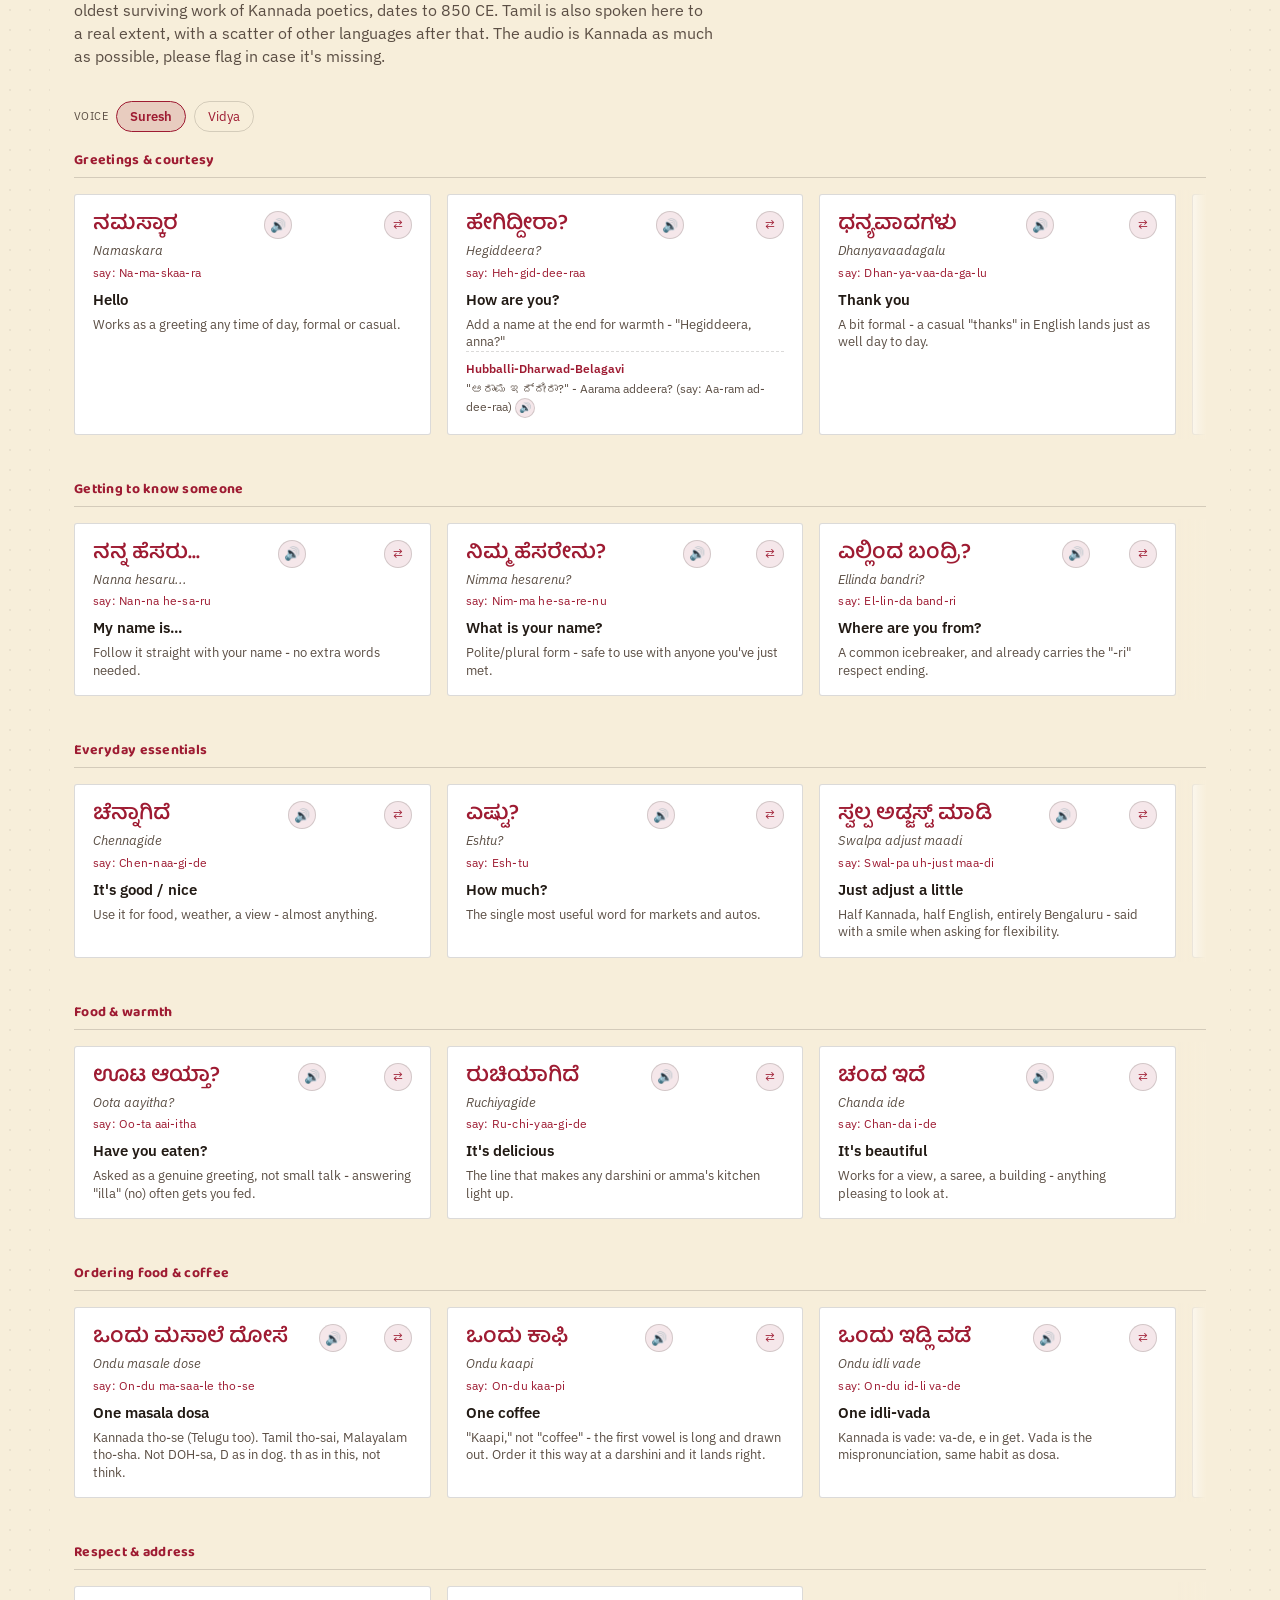
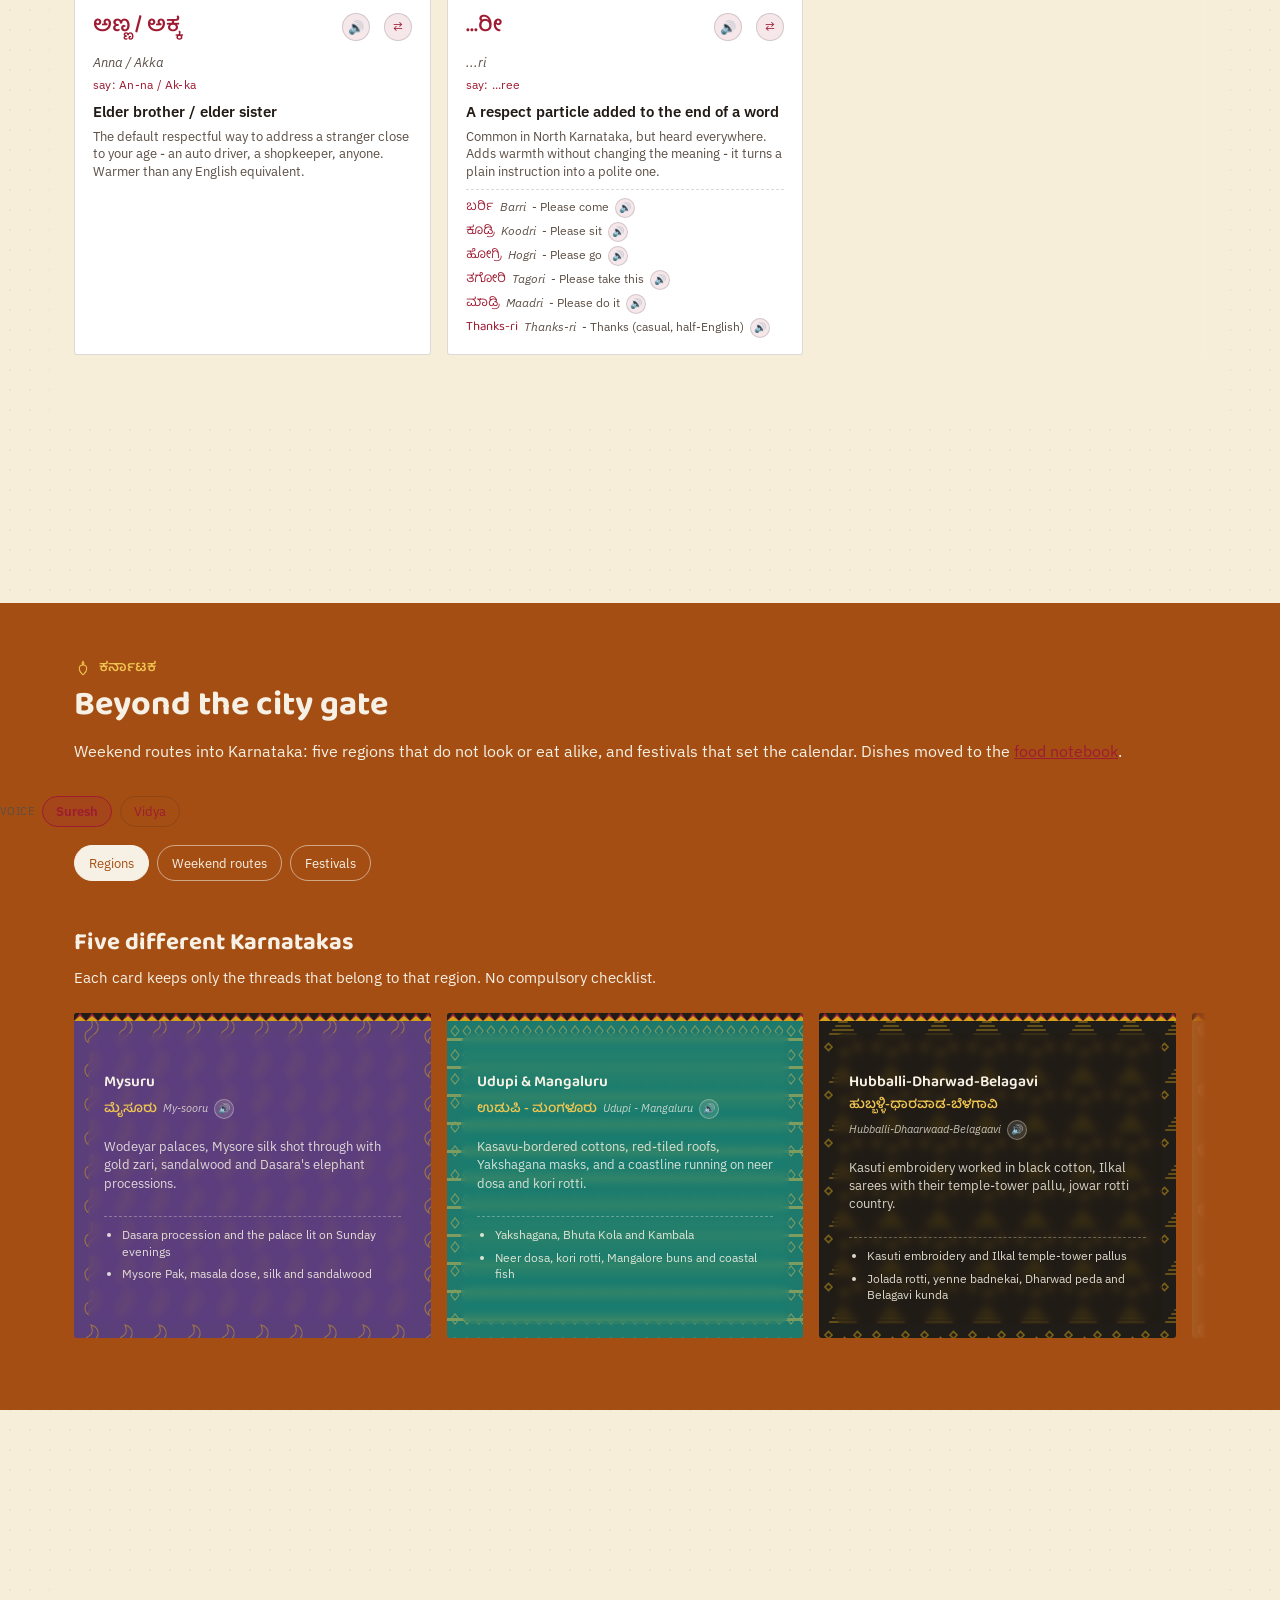
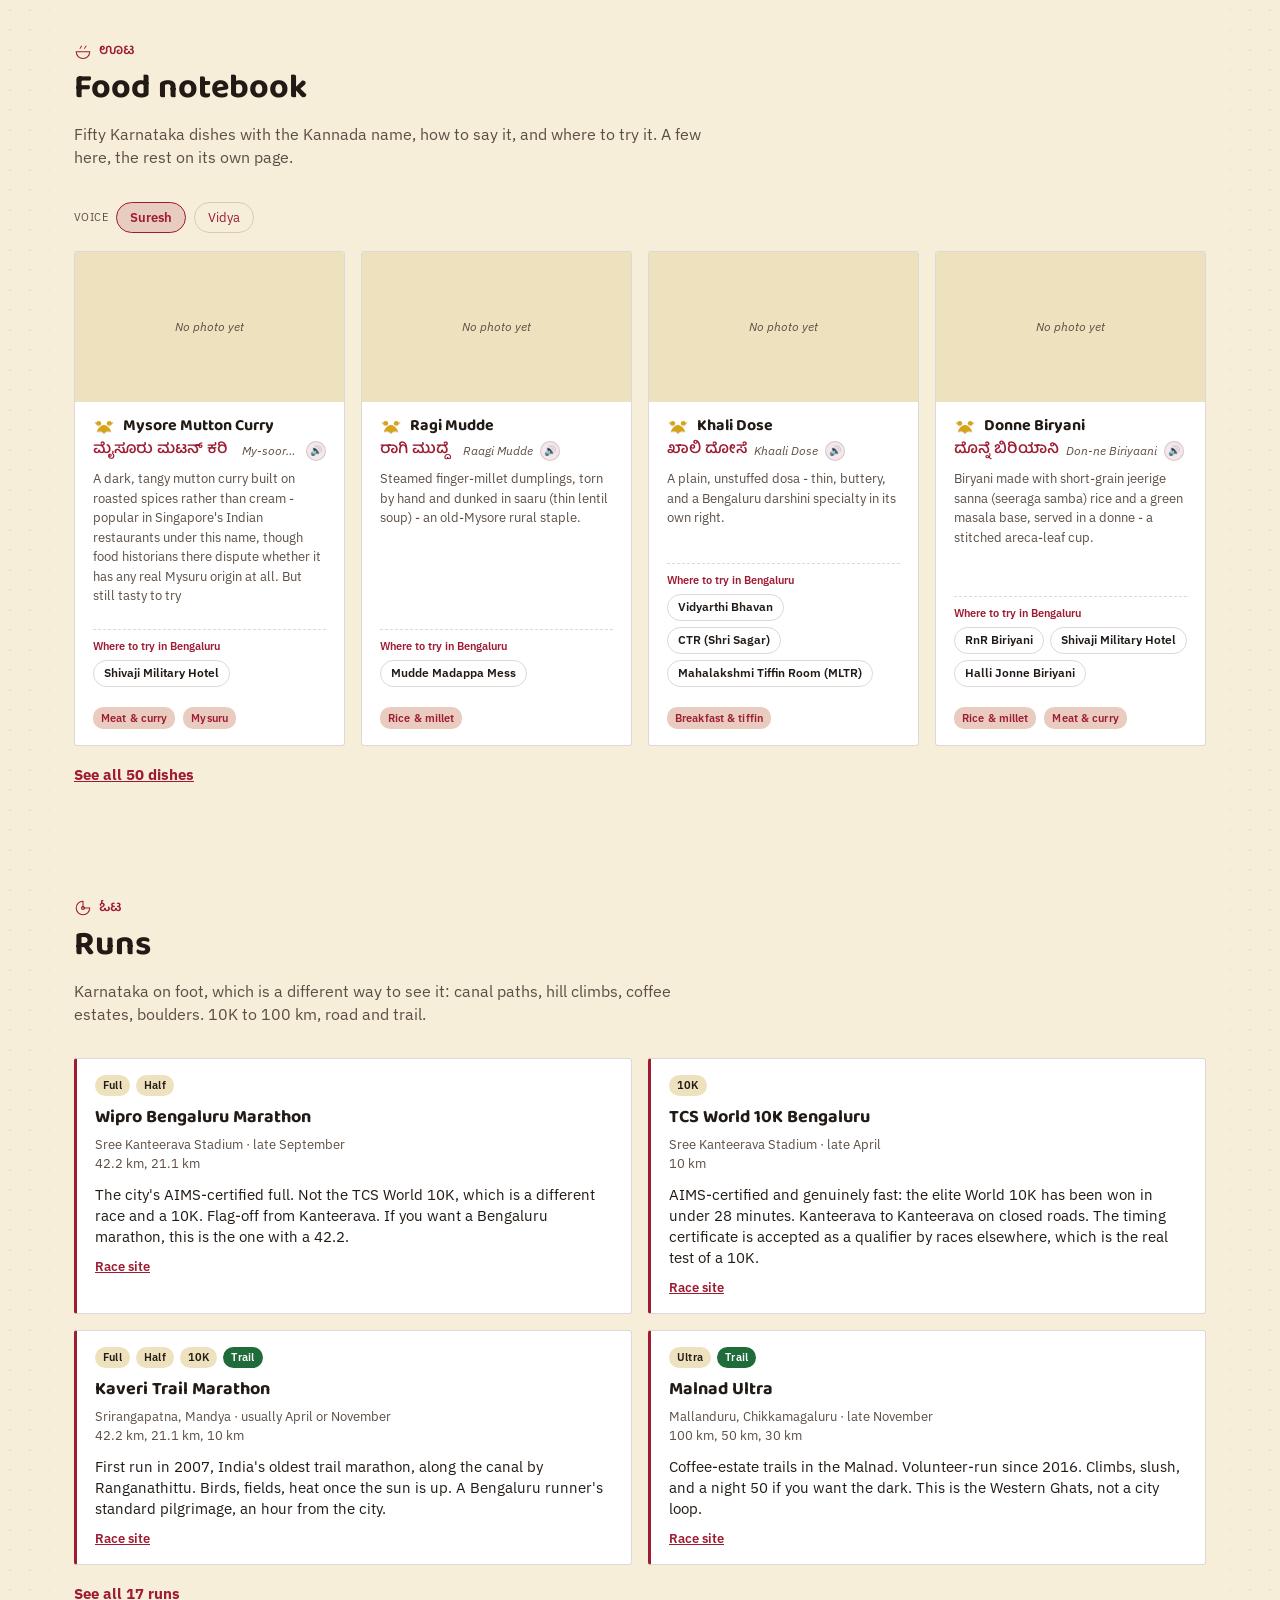
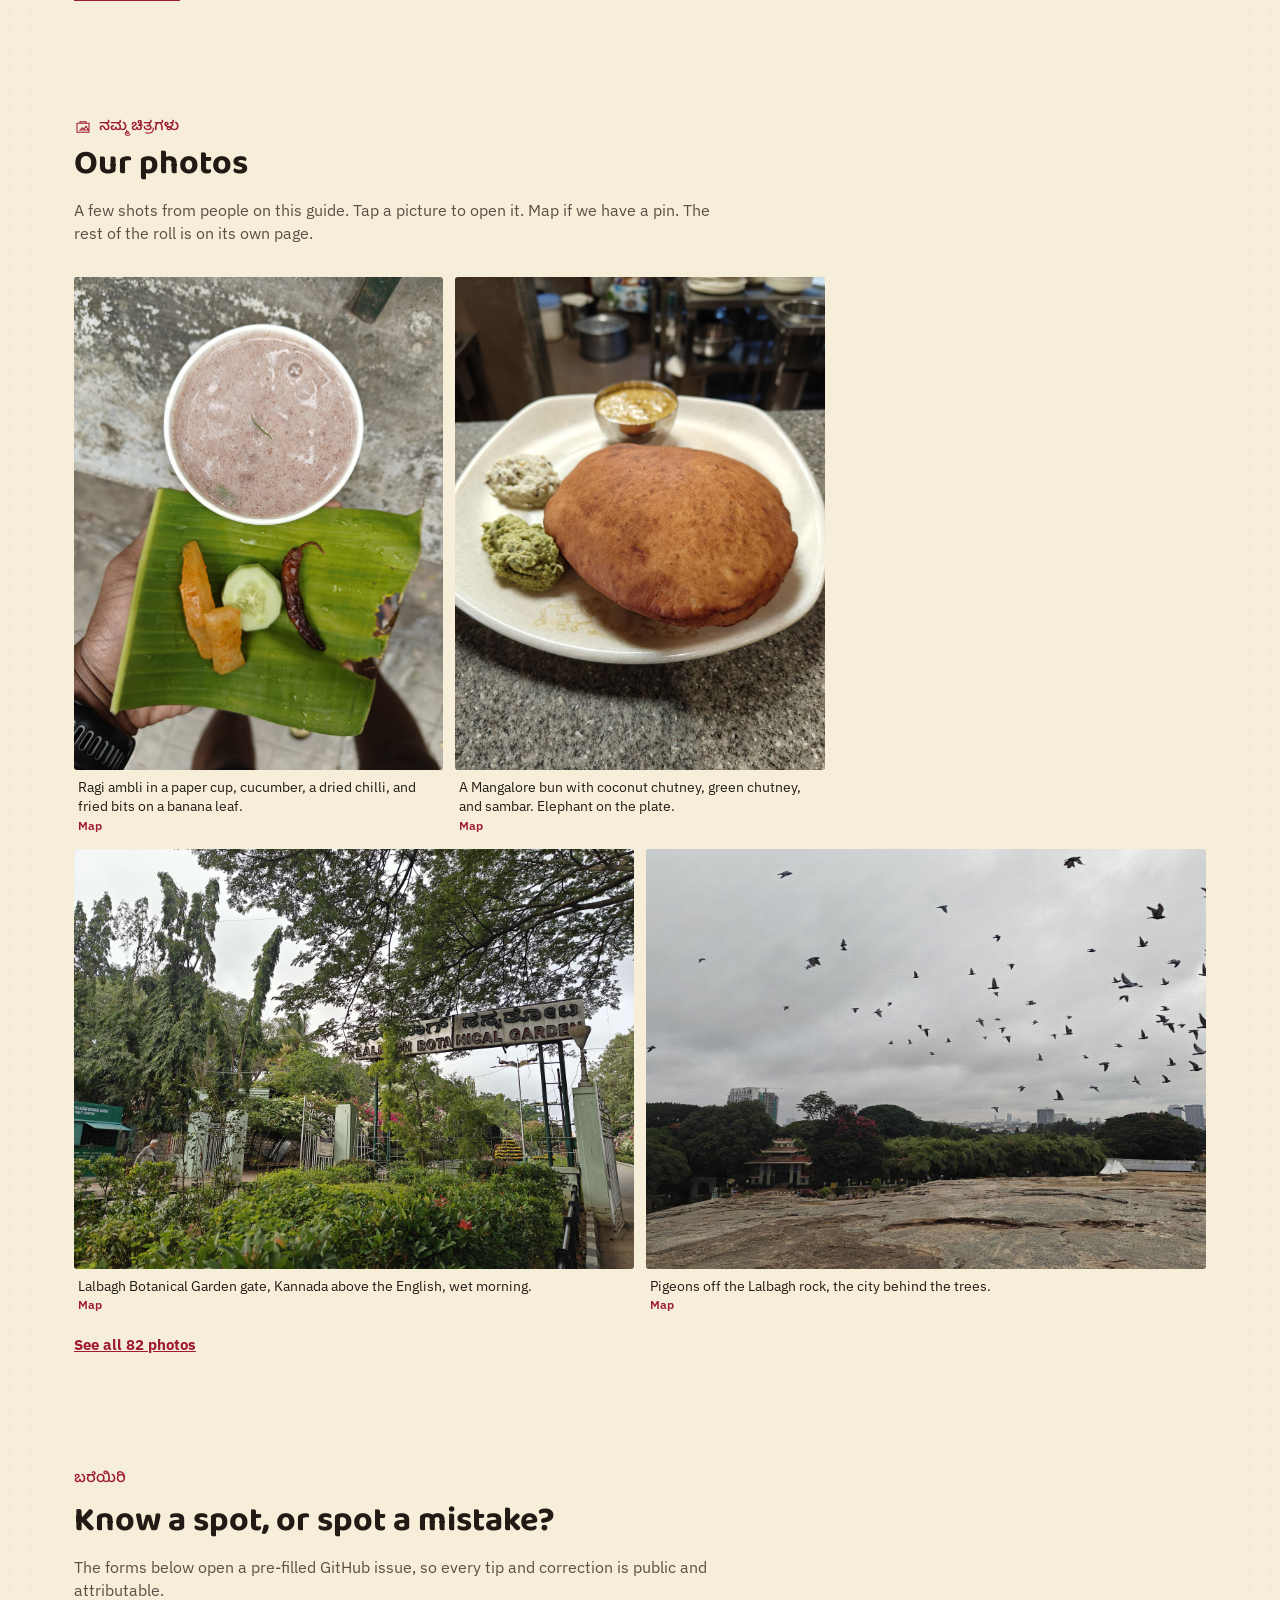
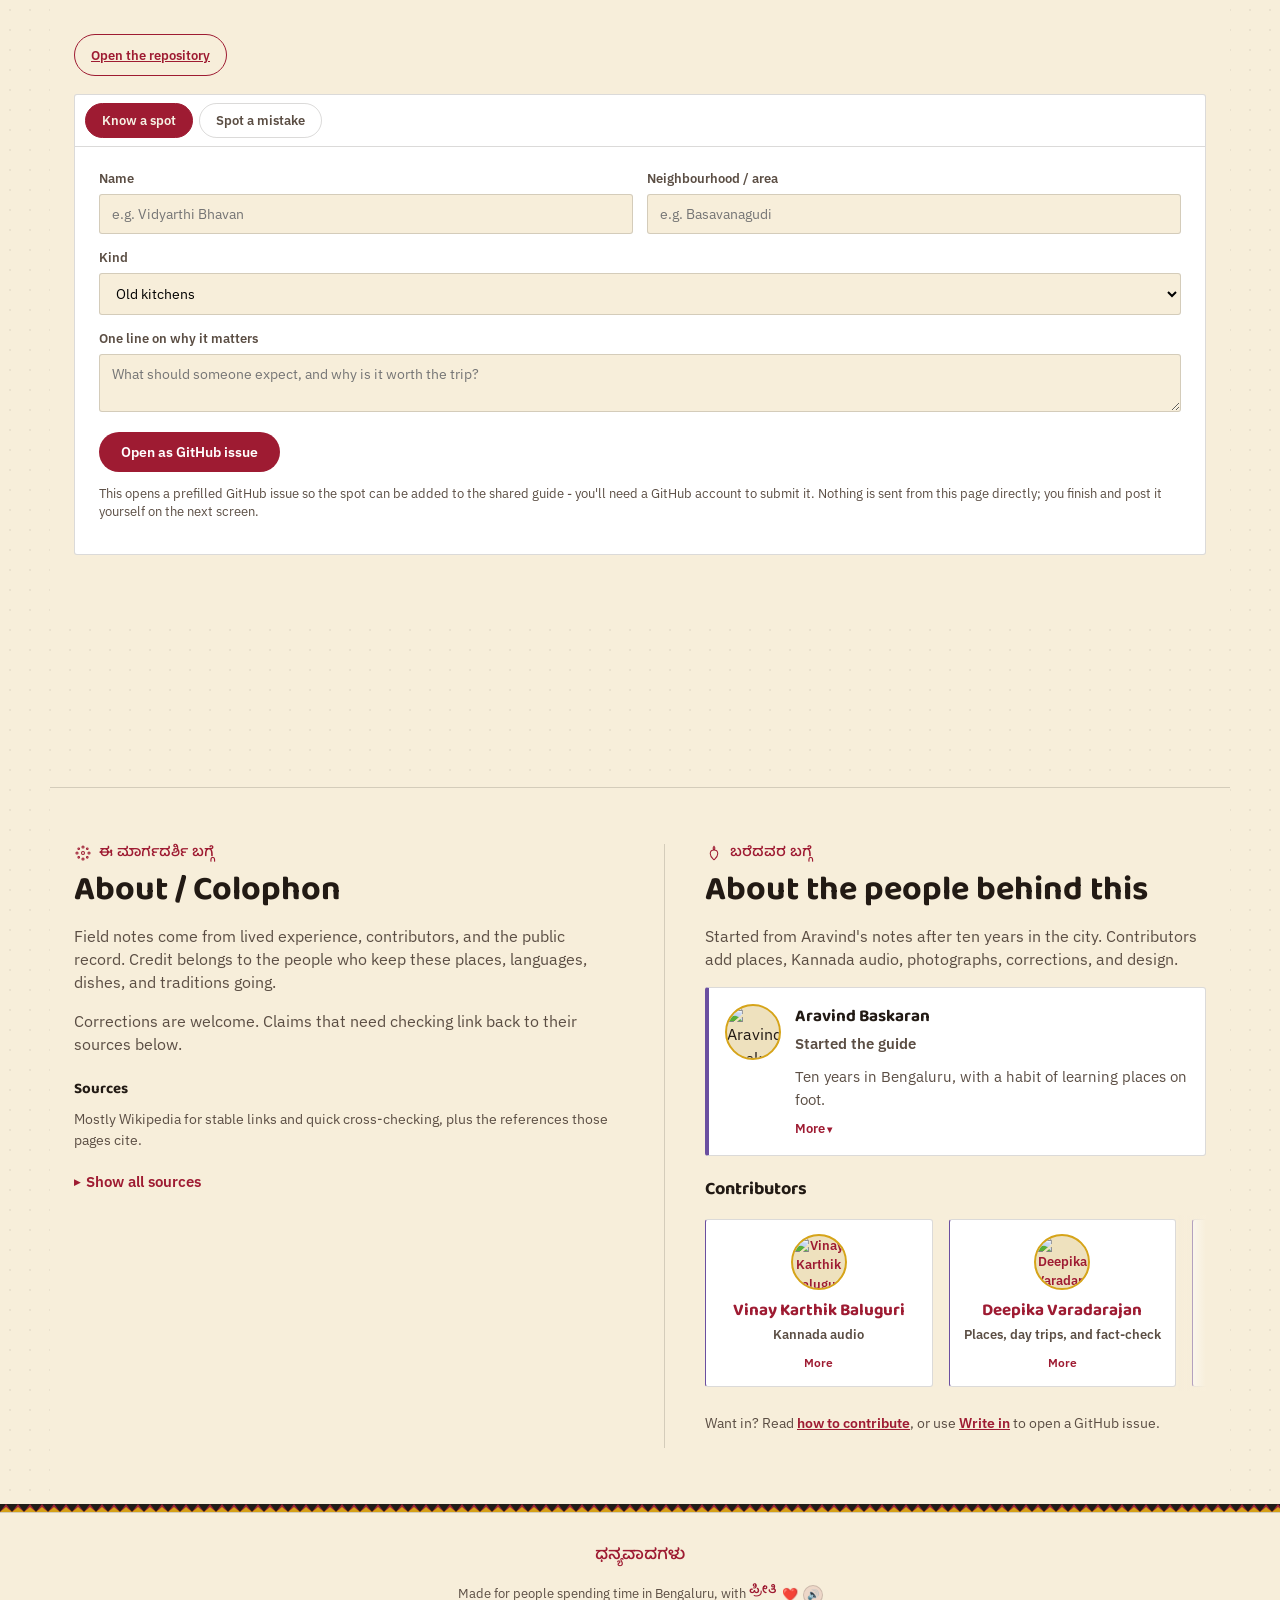
==== commit 19b68d73: "Merge pull request #22 from karthik4222/kannada-vidya A second Kannada voice, and audio for the 71 p" ====
--- a/docs/index.html
+++ b/docs/index.html
@@ -515,6 +515,7 @@
     <a href="https://kstdc.co/tour_packages/bengaluru-city-tour/" target="_blank" rel="noopener">Check the current route and fare</a>
   </aside>
 
+  <div class="voice-picker" hidden></div>
   <div class="rail-clip">
     <div id="listView" class="grid" data-reveal></div>
   </div>
@@ -692,6 +693,7 @@
     <p>Kannada is the city's default. You can get away with some English, but try a few of these in an auto, a darshini, or a stall - people notice. Tap the speaker for audio. Treat it as a rough guide, not a lesson.</p>
     <p>It's Karnataka's official language and one of eleven in India with classical-language status. The oldest surviving Kannada inscription is from 450 CE; Kavirajamarga, the oldest surviving work of Kannada poetics, dates to 850 CE. Tamil is also spoken here to a real extent, with a scatter of other languages after that. The audio is Kannada as much as possible, please flag in case it's missing.</p>
   </div>
+  <div class="voice-picker" hidden></div>
   <div class="phrase-grid" id="phraseGrid" data-reveal></div>
 </section>
 
@@ -706,6 +708,8 @@
     <h2>Beyond the city gate</h2>
     <p>Weekend routes into Karnataka: five regions that do not look or eat alike, and festivals that set the calendar. Dishes moved to the <a href="food.html">food notebook</a>.</p>
   </div>
+
+  <div class="voice-picker" hidden></div>
 
   <div class="beyond-tabs" role="tablist" aria-label="Beyond the city gate">
     <button type="button" role="tab" aria-selected="true" data-beyond-tab="regions" onclick="setBeyondTab('regions')">Regions</button>
@@ -831,6 +835,7 @@
     <h2>Food notebook</h2>
     <p>Fifty Karnataka dishes with the Kannada name, how to say it, and where to try it. A few here, the rest on its own page.</p>
   </div>
+  <div class="voice-picker" hidden></div>
   <div class="dish-grid dish-grid-preview" id="dishPreviewGrid"></div>
   <p class="gallery-more" id="dishMore" hidden><a href="food.html">See the whole food notebook</a></p>
 </section>
--- a/docs/css/layout.css
+++ b/docs/css/layout.css
@@ -700,25 +700,7 @@
   .region-pronounce{display:flex; align-items:baseline; gap:6px; margin-bottom:6px; position:relative; flex-wrap:wrap;}
   .region-kn{font-size:13px; color:var(--region-color, var(--gold-light));}
   .region-say{font-size:11px; color:color-mix(in srgb, var(--on-accent) 78%, transparent); font-style:italic;}
-  .region-card .voice-picker{
-  display:flex; align-items:center; flex-wrap:wrap; gap:8px;
-  margin:0 0 18px; font-size:13px;
-}
-.voice-label{color:var(--ink-soft); letter-spacing:0.04em; text-transform:uppercase; font-size:11px;}
-.voice-choice{
-  background:transparent; border:1px solid var(--line); color:var(--maroon);
-  border-radius:999px; padding:5px 13px; font:inherit; font-size:13px; cursor:pointer;
-}
-.voice-choice:hover{background:color-mix(in srgb, var(--maroon) 10%, transparent);}
-.voice-choice[aria-pressed="true"]{
-  background:color-mix(in srgb, var(--maroon) 16%, transparent);
-  border-color:var(--maroon); font-weight:600;
-}
-/* Hidden until kannada-voice.js confirms there is a second voice. */
-.speak-alt{display:none; font-size:12px;}
-body.has-voice-choice .speak-alt{display:inline-flex;}
-.p-kn-row .speak-alt{margin-left:6px;}
-.speak-btn-sm{
+  .region-card .speak-btn-sm{
     color:var(--on-accent); border-color:color-mix(in srgb, var(--on-accent) 35%, transparent);
     background:color-mix(in srgb, var(--on-accent) 12%, transparent);
   }
@@ -996,6 +978,24 @@
     border-radius:50%; display:inline-flex; align-items:center; justify-content:center;
   }
   .speak-btn-sm:hover{background:color-mix(in srgb, var(--maroon) 18%, transparent);}
+  .voice-picker{
+    display:flex; align-items:center; flex-wrap:wrap; gap:8px;
+    margin:0 0 18px; font-size:13px;
+  }
+  .voice-label{color:var(--ink-soft); letter-spacing:0.04em; text-transform:uppercase; font-size:11px;}
+  .voice-choice{
+    background:transparent; border:1px solid var(--line); color:var(--maroon);
+    border-radius:999px; padding:5px 13px; font:inherit; font-size:13px; cursor:pointer;
+  }
+  .voice-choice:hover{background:color-mix(in srgb, var(--maroon) 10%, transparent);}
+  .voice-choice[aria-pressed="true"]{
+    background:color-mix(in srgb, var(--maroon) 16%, transparent);
+    border-color:var(--maroon); font-weight:600;
+  }
+  /* Hidden until kannada-voice.js confirms there is a second voice. */
+  .speak-alt{display:none; font-size:12px;}
+  body.has-voice-choice .speak-alt{display:inline-flex;}
+  .p-kn-row .speak-alt{margin-left:6px;}
   .footer-preethi{display:inline-flex; align-items:center; gap:5px; vertical-align:middle;}
   .phrase-card .p-translit{font-size:13px; font-style:italic; color:var(--ink-soft); margin-top:2px;}
   .p-say{font-size:11.5px; color:var(--maroon); margin-top:3px; letter-spacing:0.02em;}
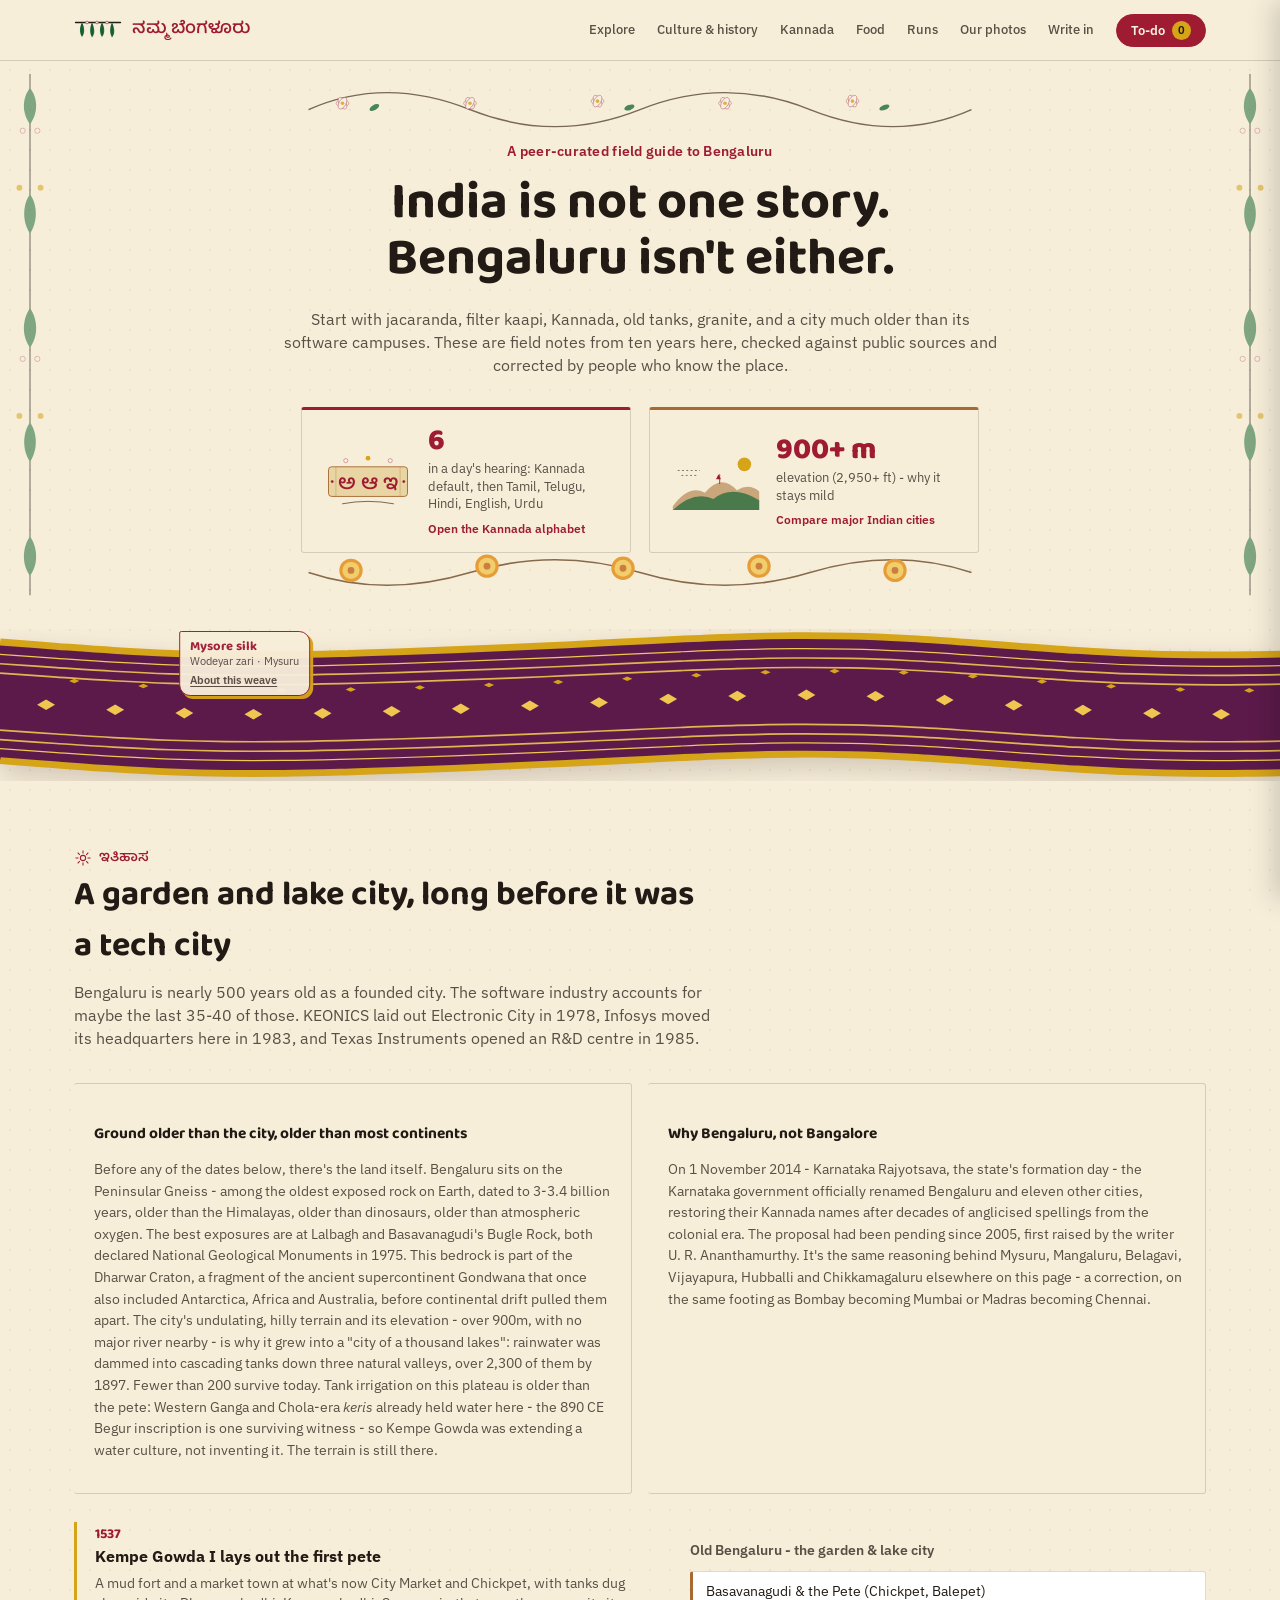
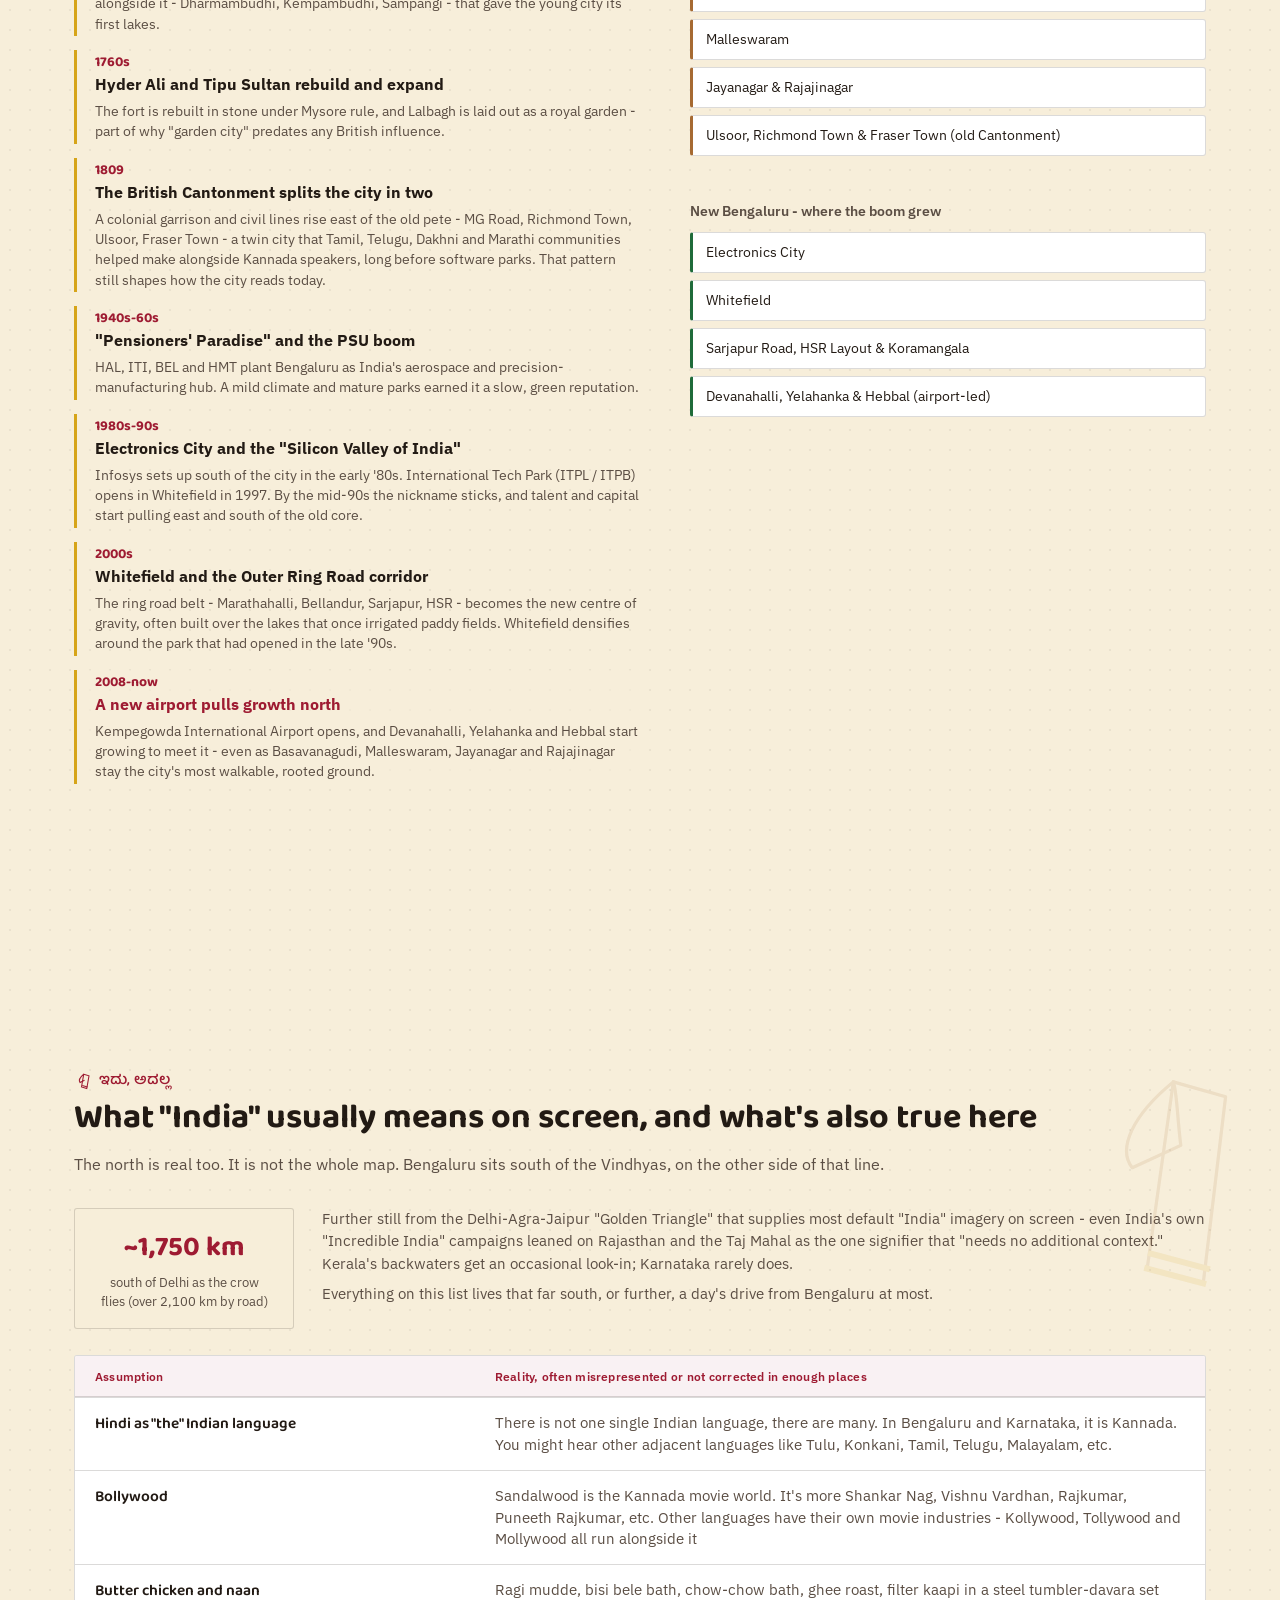
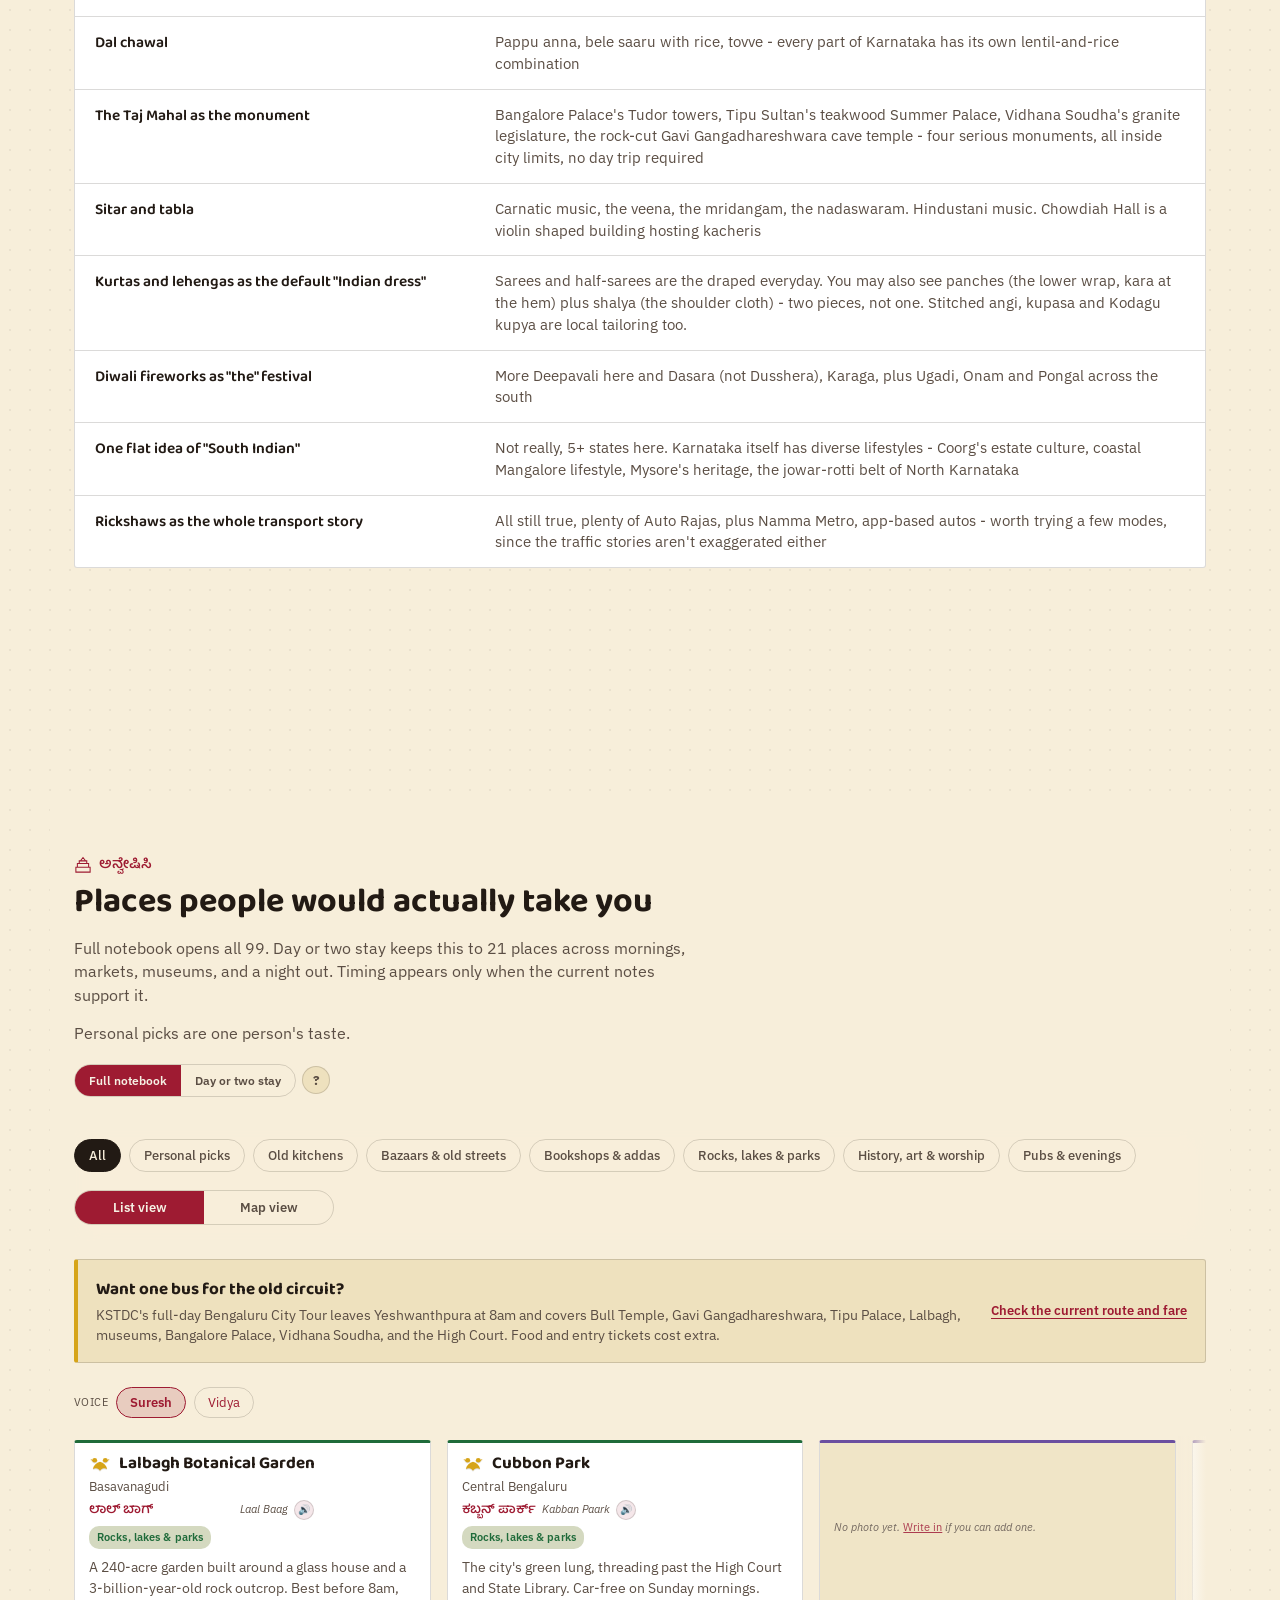
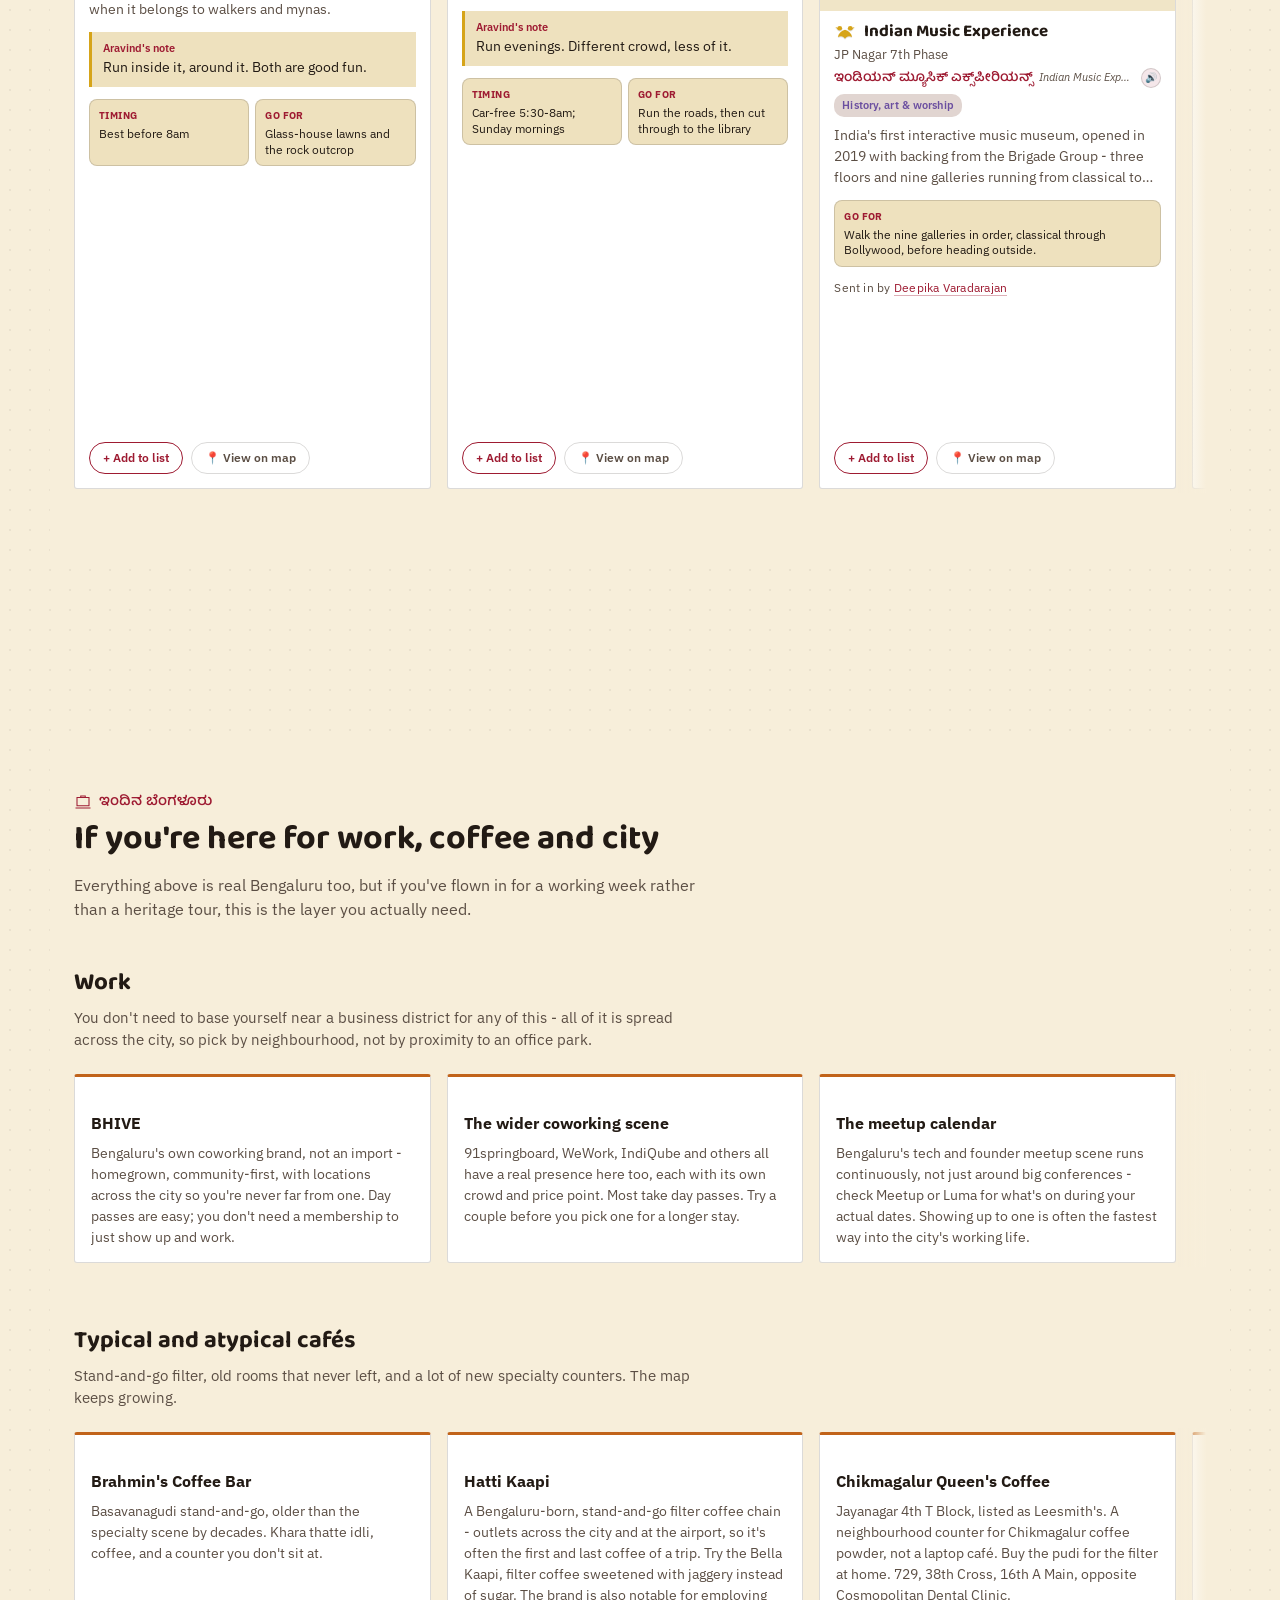
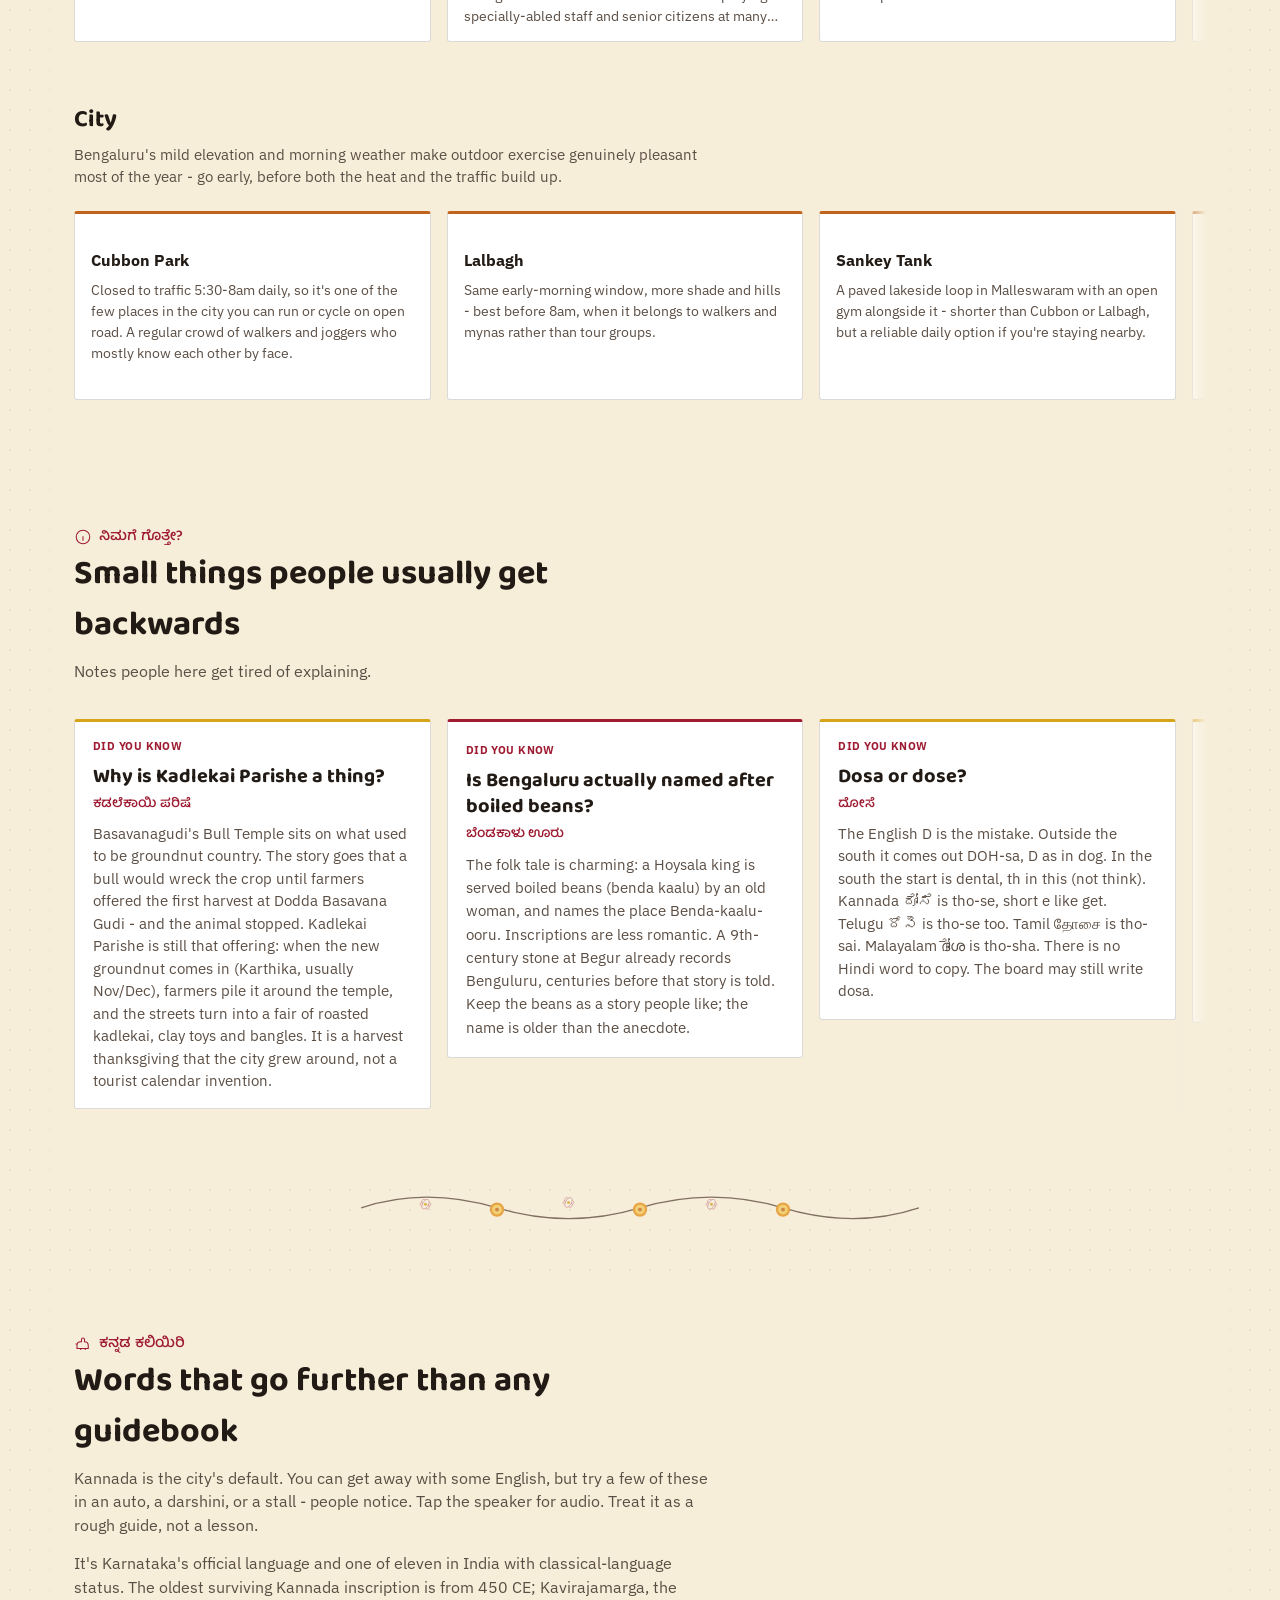
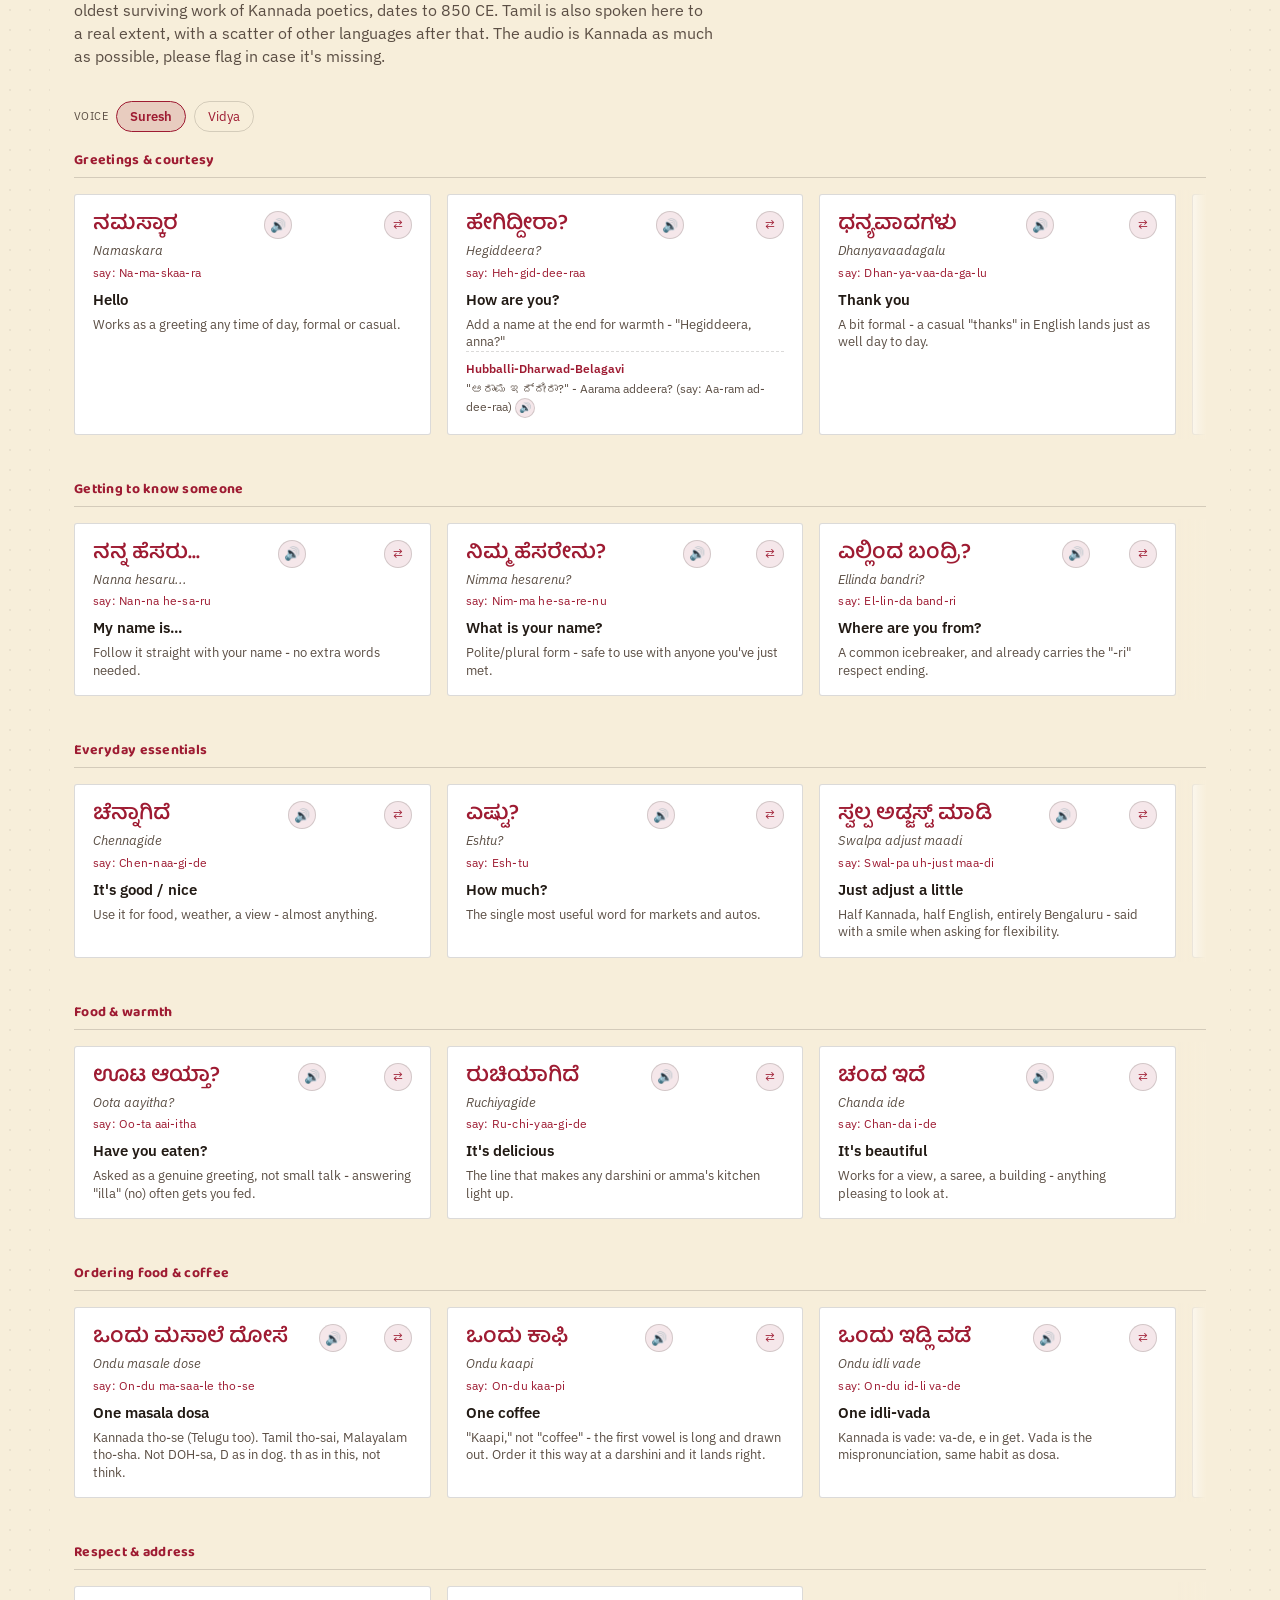
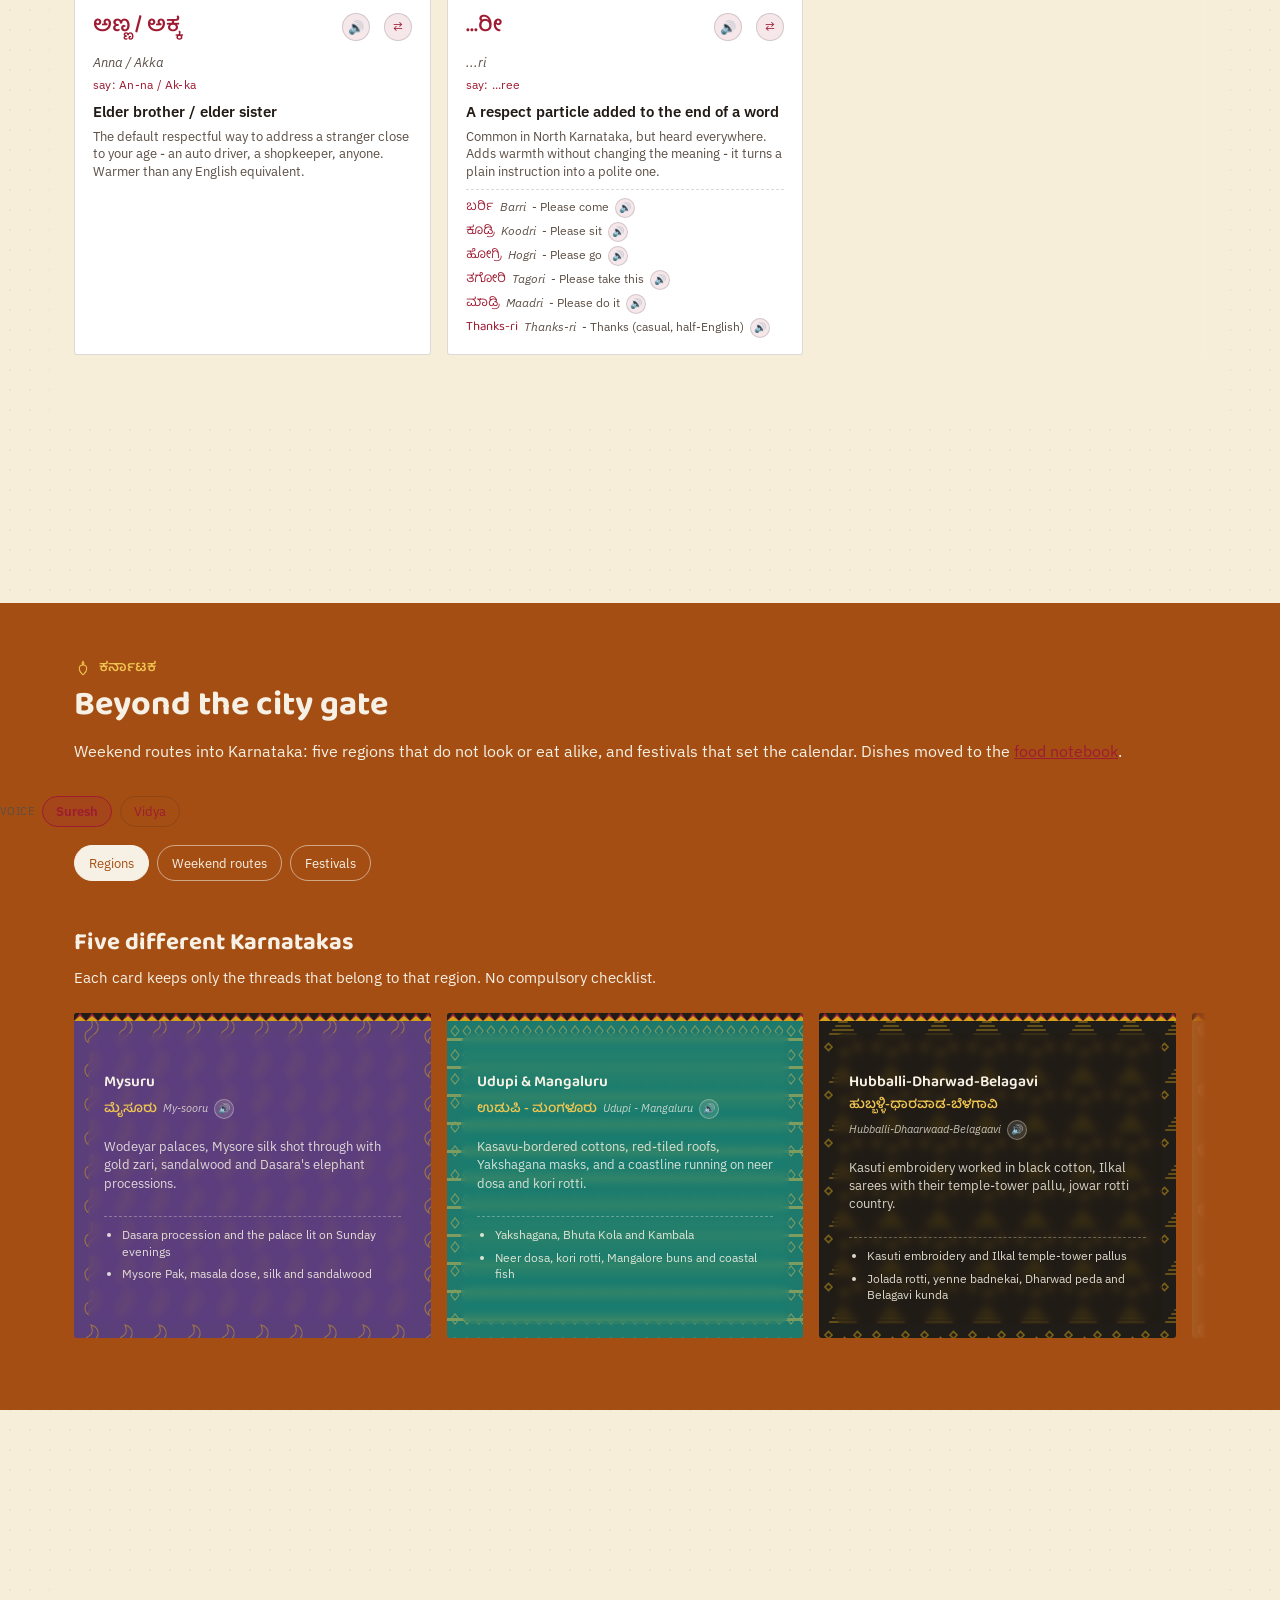
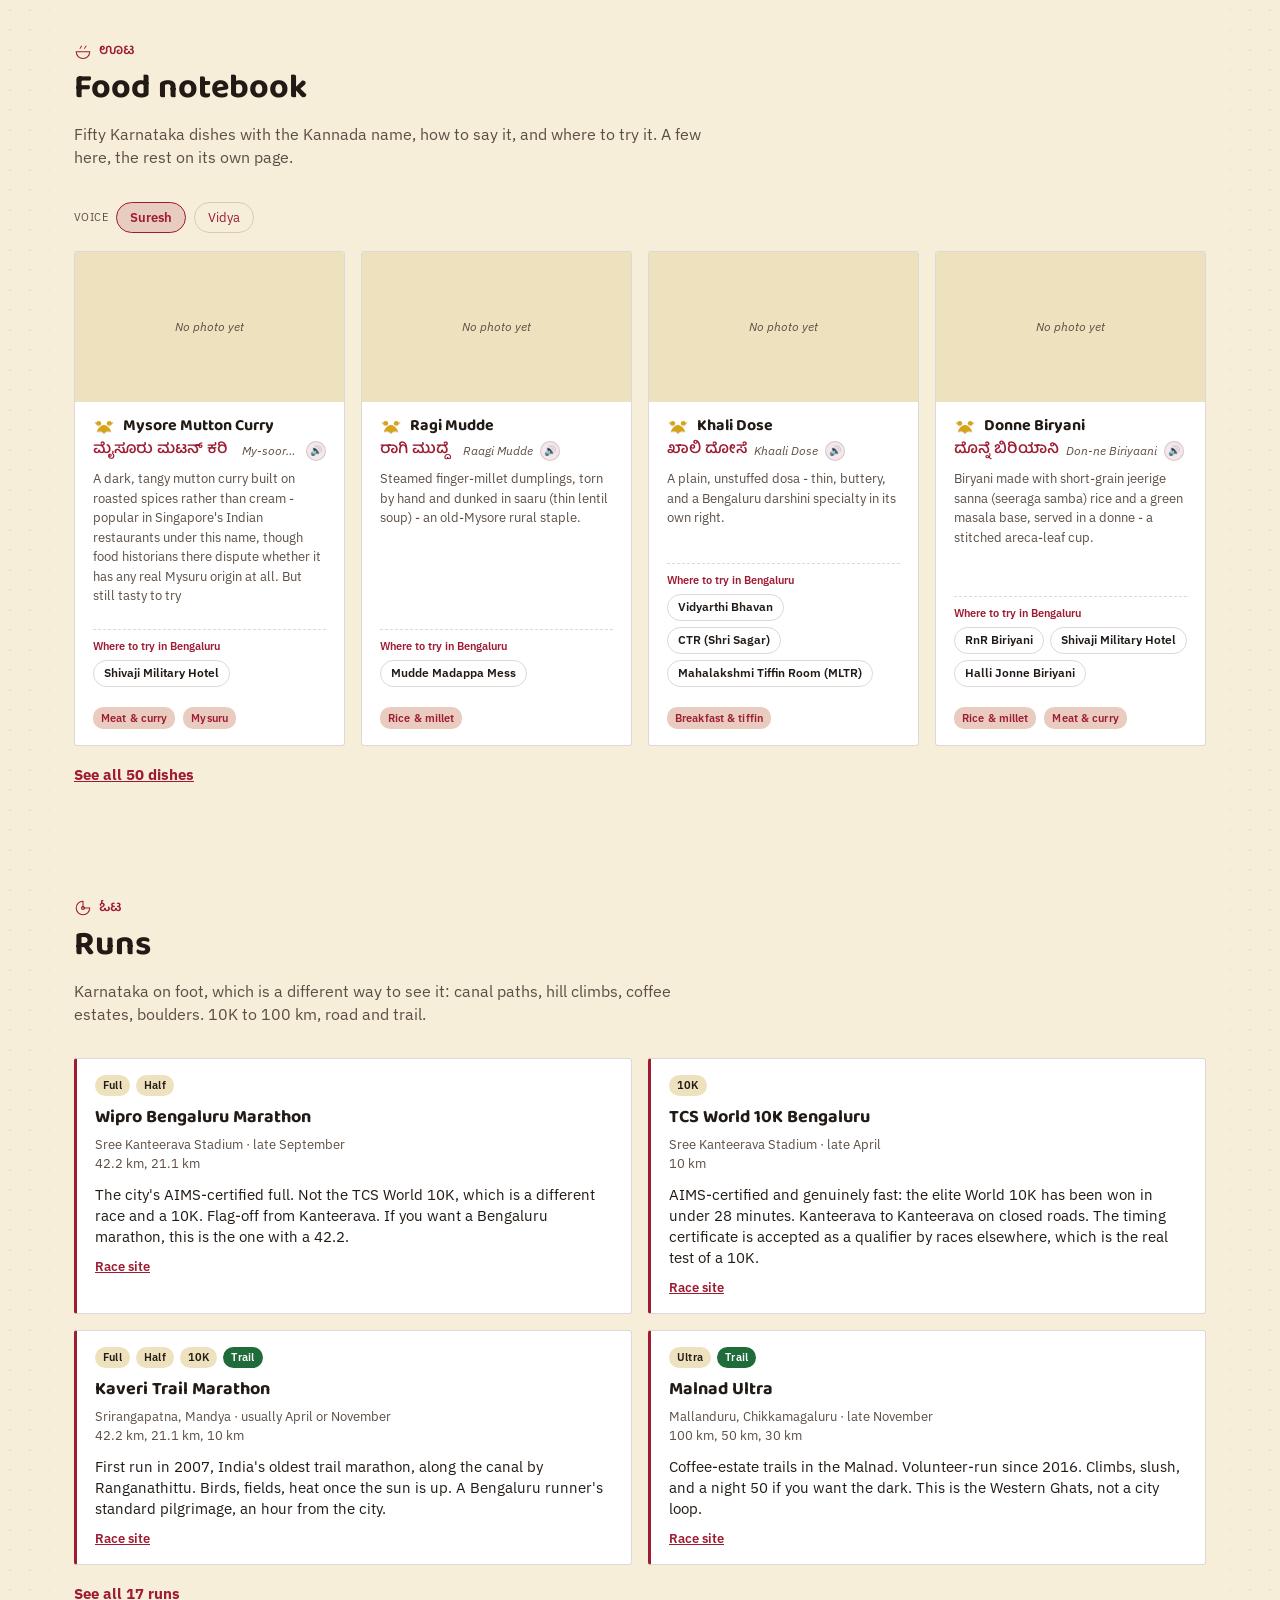
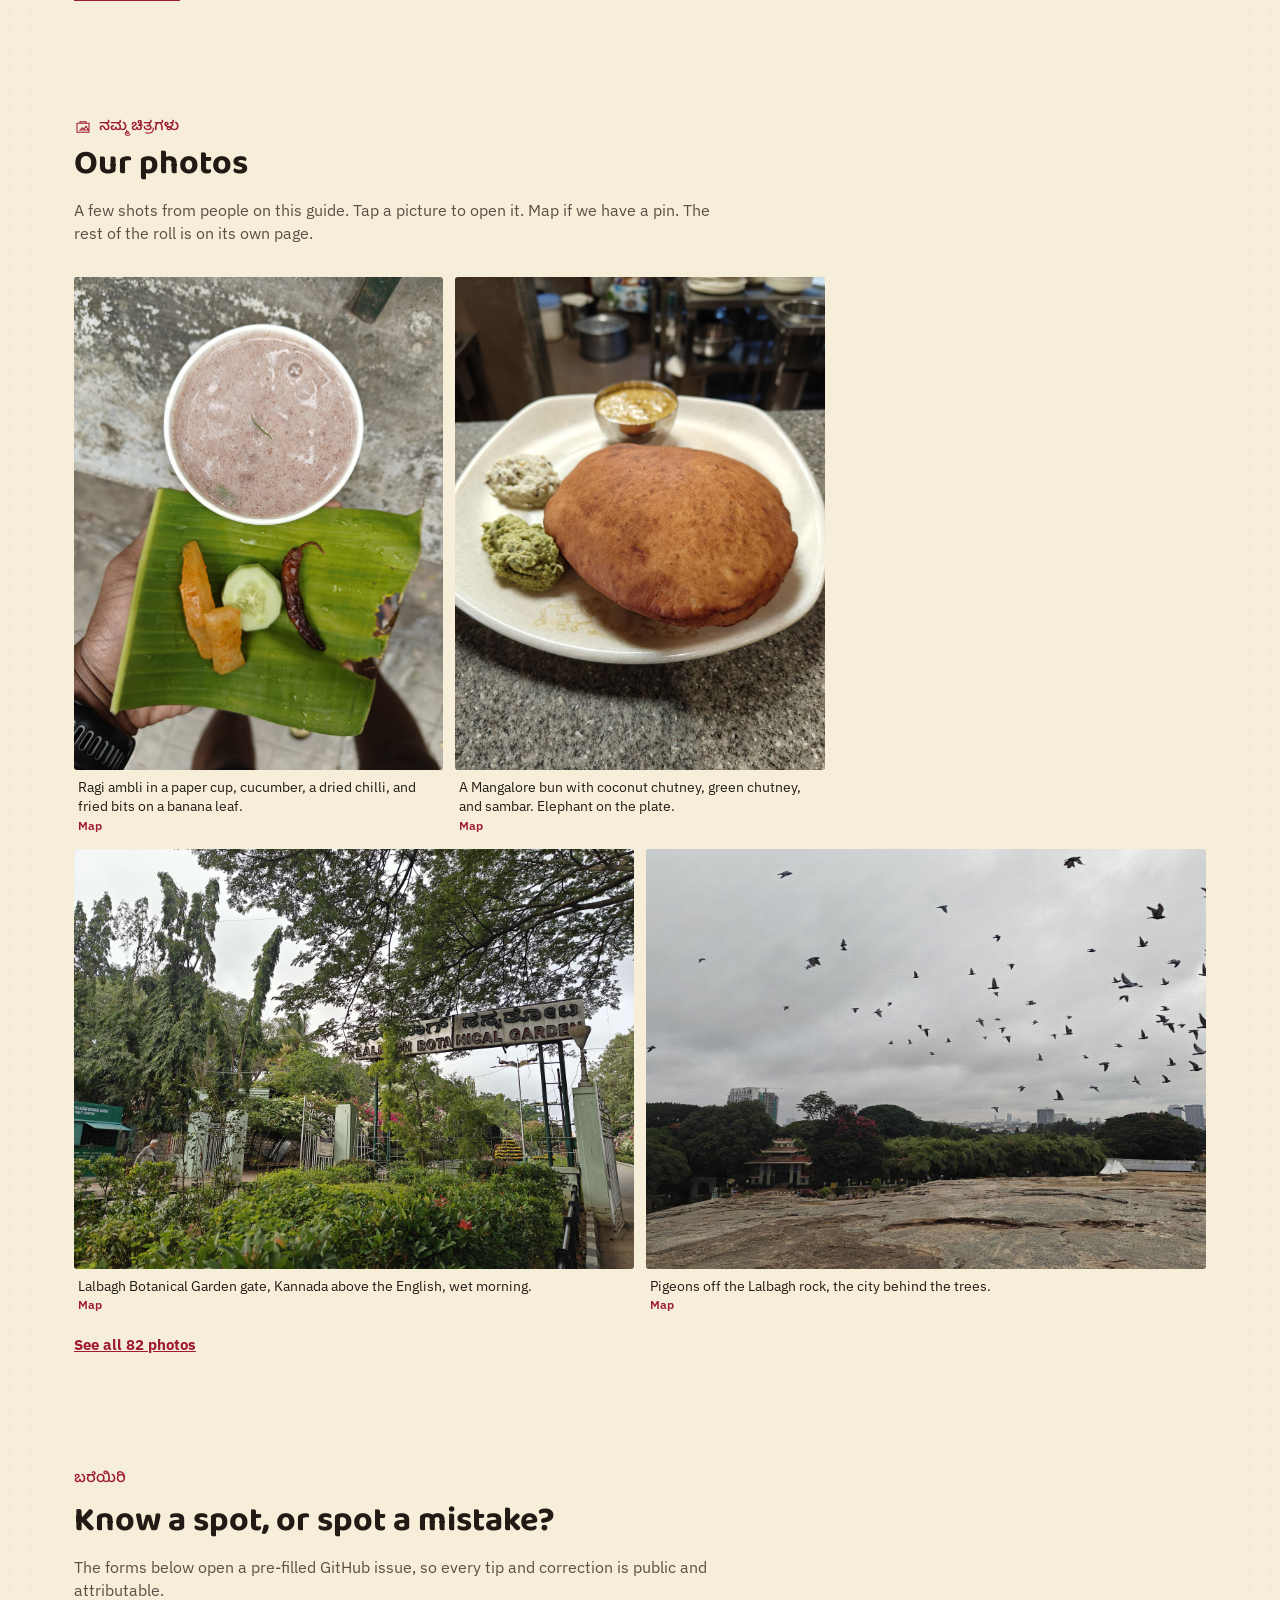
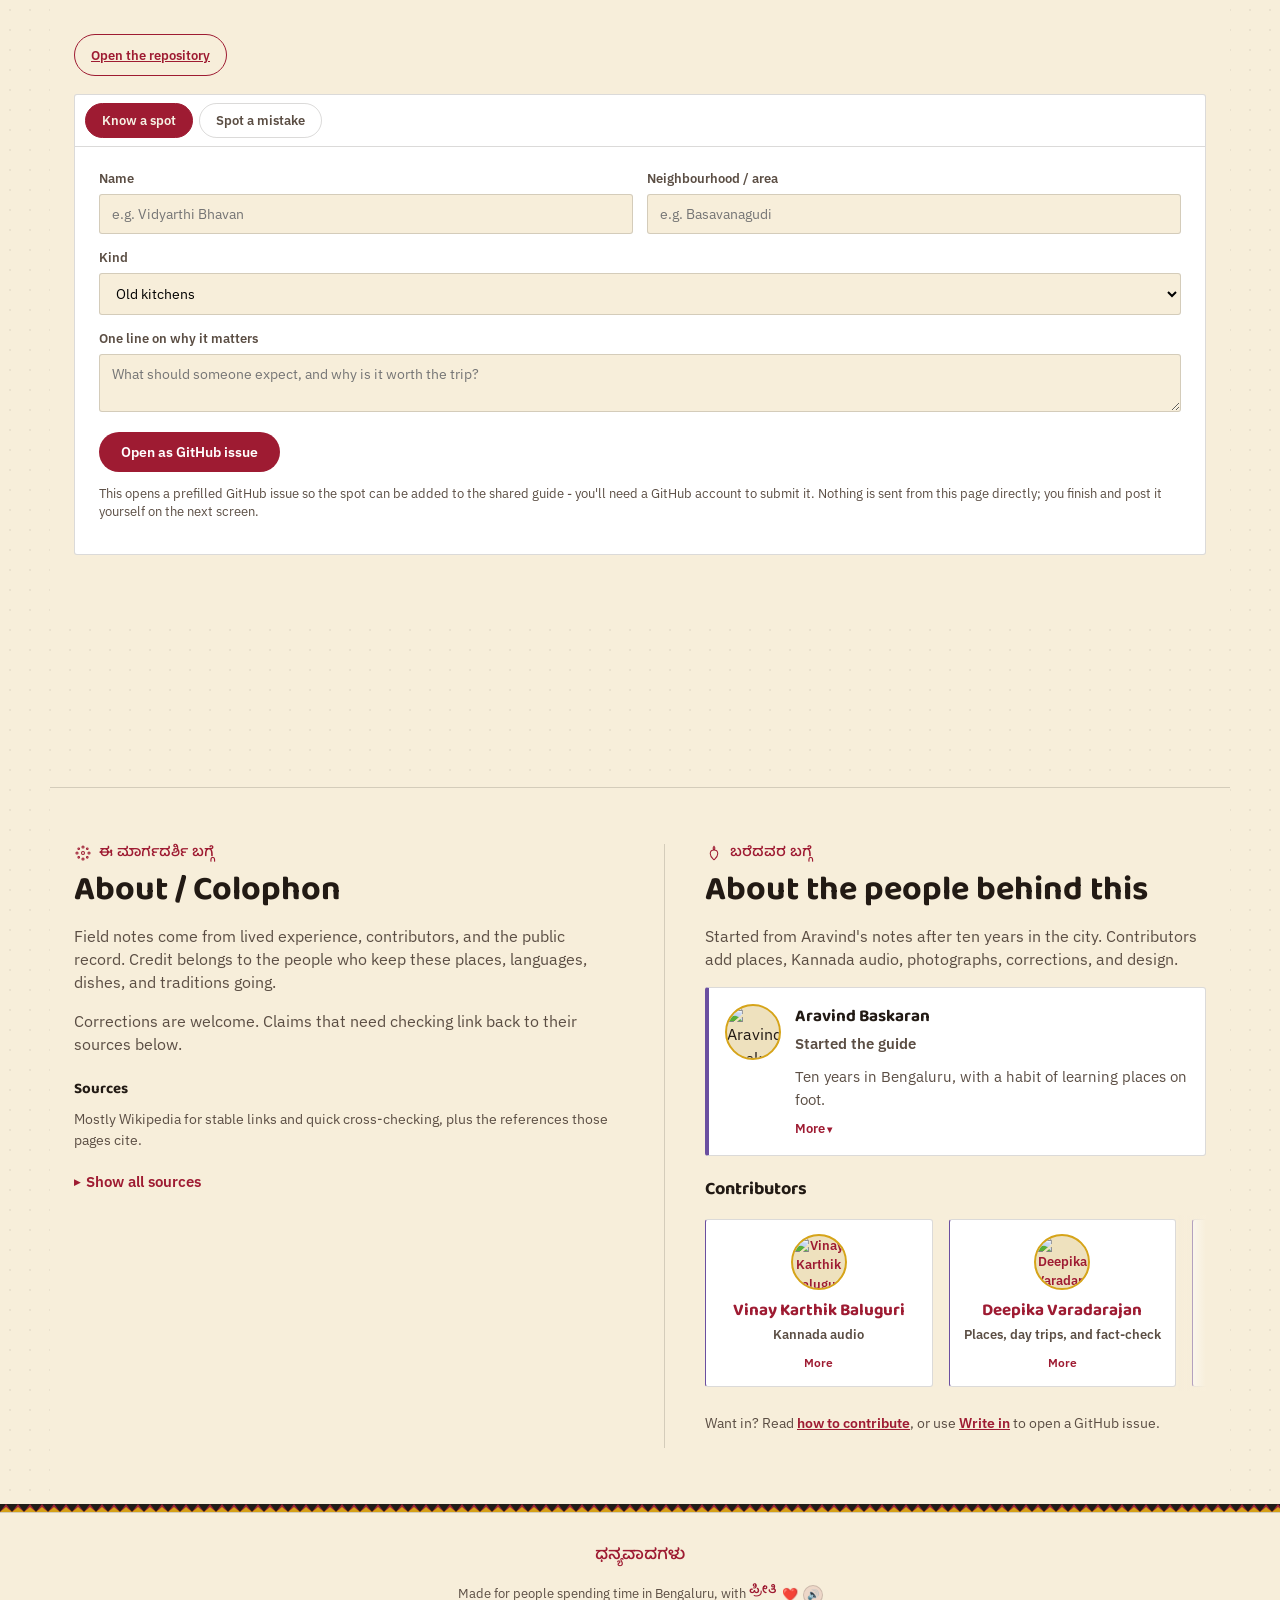
==== commit 648d219c: "Add contributor credit lines to cards This change adds contributor attribution to dataset entries us" ====
--- a/docs/index.html
+++ b/docs/index.html
@@ -29,7 +29,7 @@
 <link href="https://fonts.googleapis.com/css2?family=Baloo+2:wght@500;600;700;800&family=Baloo+Tamma+2:wght@500;600;700;800&family=IBM+Plex+Sans:ital,wght@0,400;0,500;0,600;1,400&family=IBM+Plex+Mono:wght@400;500&display=swap" rel="stylesheet">
 <link rel="stylesheet" href="https://unpkg.com/leaflet@1.9.4/dist/leaflet.css" integrity="sha256-p4NxAoJBhIIN+hmNHrzRCf9tD/miZyoHS5obTRR9BMY=" crossorigin="">
 <link rel="stylesheet" href="css/tokens.css?v=20260917a">
-<link rel="stylesheet" href="css/layout.css?v=20260917b">
+<link rel="stylesheet" href="css/layout.css?v=20260917c">
 <link rel="stylesheet" href="css/stage.css?v=20260916m">
 <script type="application/ld+json">
 {
@@ -965,10 +965,10 @@
 </div>
 
 <script src="https://unpkg.com/leaflet@1.9.4/dist/leaflet.js" integrity="sha256-20nQCchB9co0qIjJZRGuk2/Z9VM+kNiyxNV1lvTlZBo=" crossorigin=""></script>
-<script src="js/gallery.js?v=20260917b"></script>
+<script src="js/gallery.js?v=20260917c"></script>
 <script src="js/races.js?v=20260917c"></script>
-<script src="js/food.js?v=20260917b"></script>
-<script src="js/guide.js?v=20260917q"></script>
+<script src="js/food.js?v=20260917c"></script>
+<script src="js/guide.js?v=20260917r"></script>
 <script type="module" src="kannada-voice.js"></script>
 <script src="js/stage-bands.js?v=20260916k"></script>
 <script src="js/stage-bands-straight.js?v=20260916l"></script>
--- a/docs/css/layout.css
+++ b/docs/css/layout.css
@@ -466,6 +466,13 @@
     font-size:13.5px; line-height:1.45; color:var(--ink);
   }
   .personal-note .try-label{display:block; margin-bottom:2px;}
+  /* Only on entries someone else sent in. Aravind's own stay unsigned. */
+  .added-by{
+    margin:12px 0 0; font-size:11.5px; color:var(--ink-soft);
+    letter-spacing:0.02em;
+  }
+  .added-by a{color:var(--maroon); text-decoration:none; border-bottom:1px solid color-mix(in srgb, var(--maroon) 35%, transparent);}
+  .added-by a:hover{border-bottom-color:var(--maroon);}
   .field-anchors{
     display:grid; grid-template-columns:repeat(auto-fit,minmax(120px,1fr)); gap:6px;
     margin:12px 0 0;
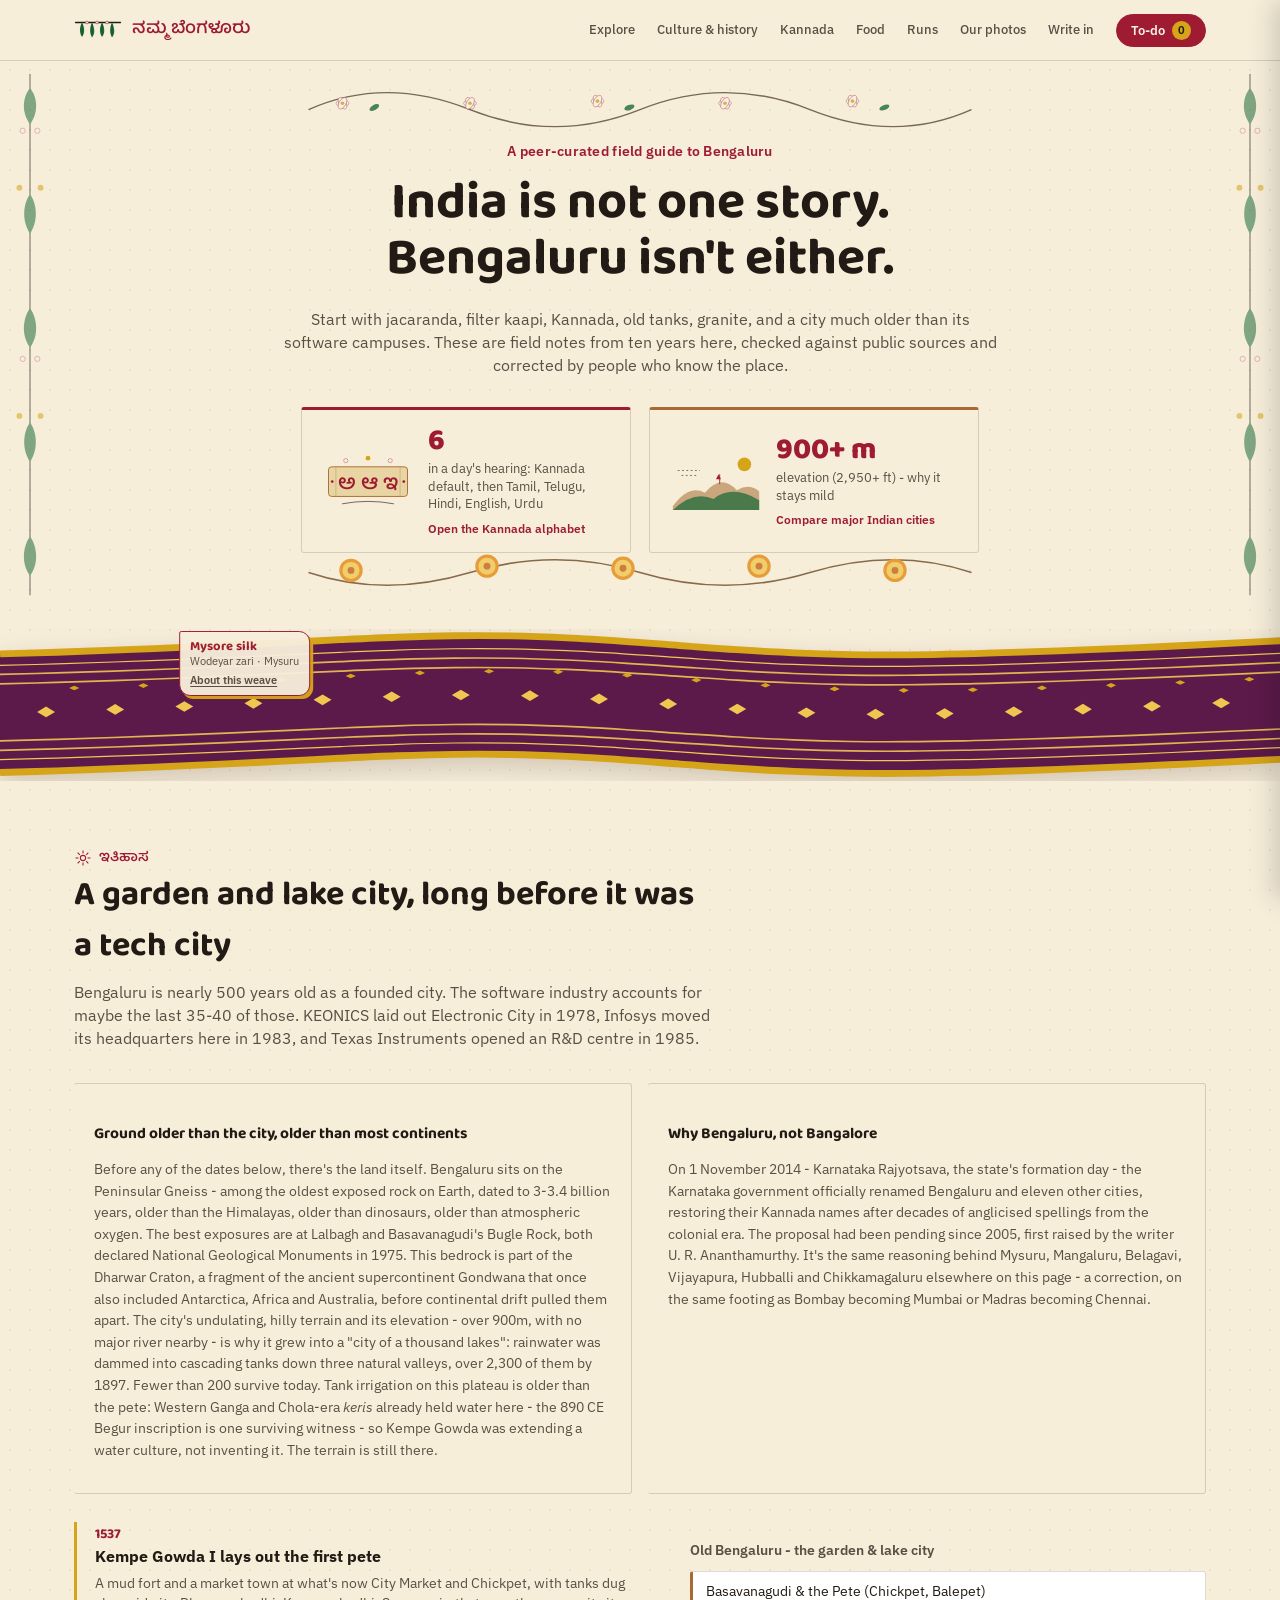
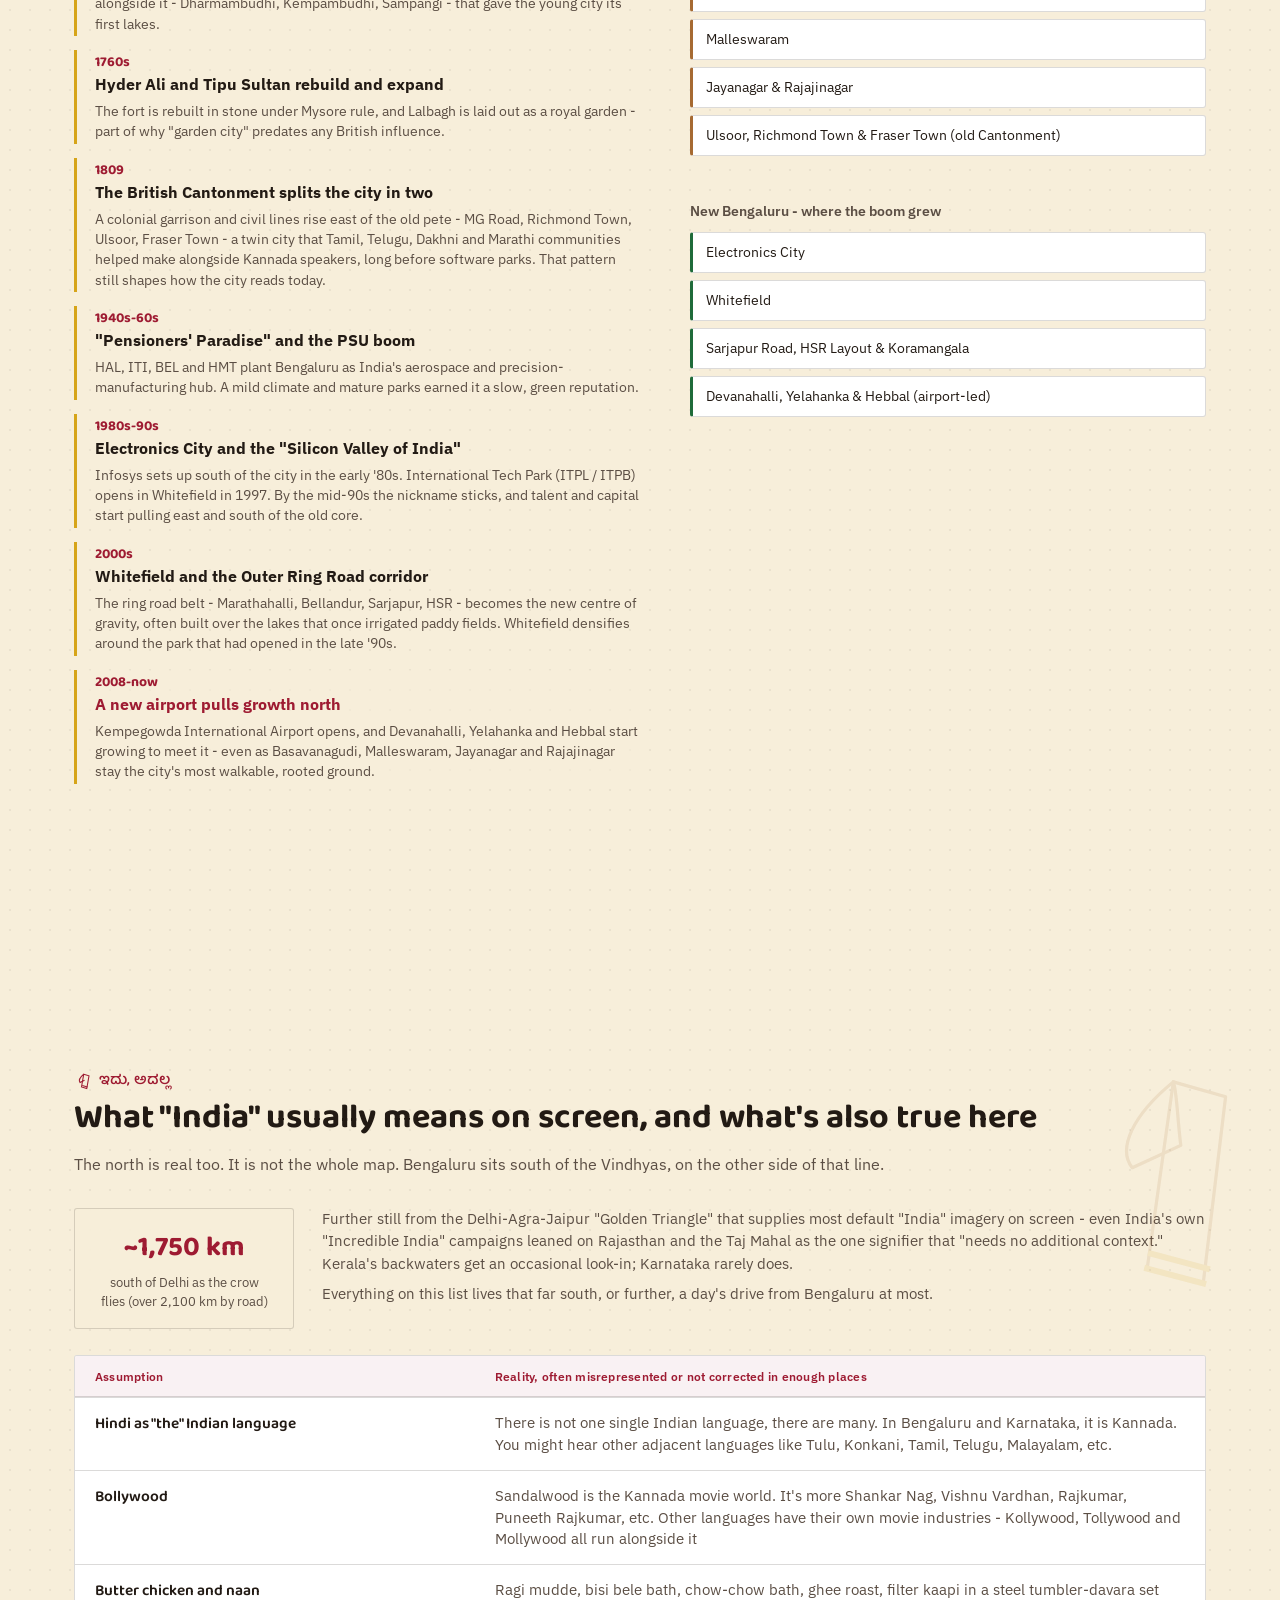
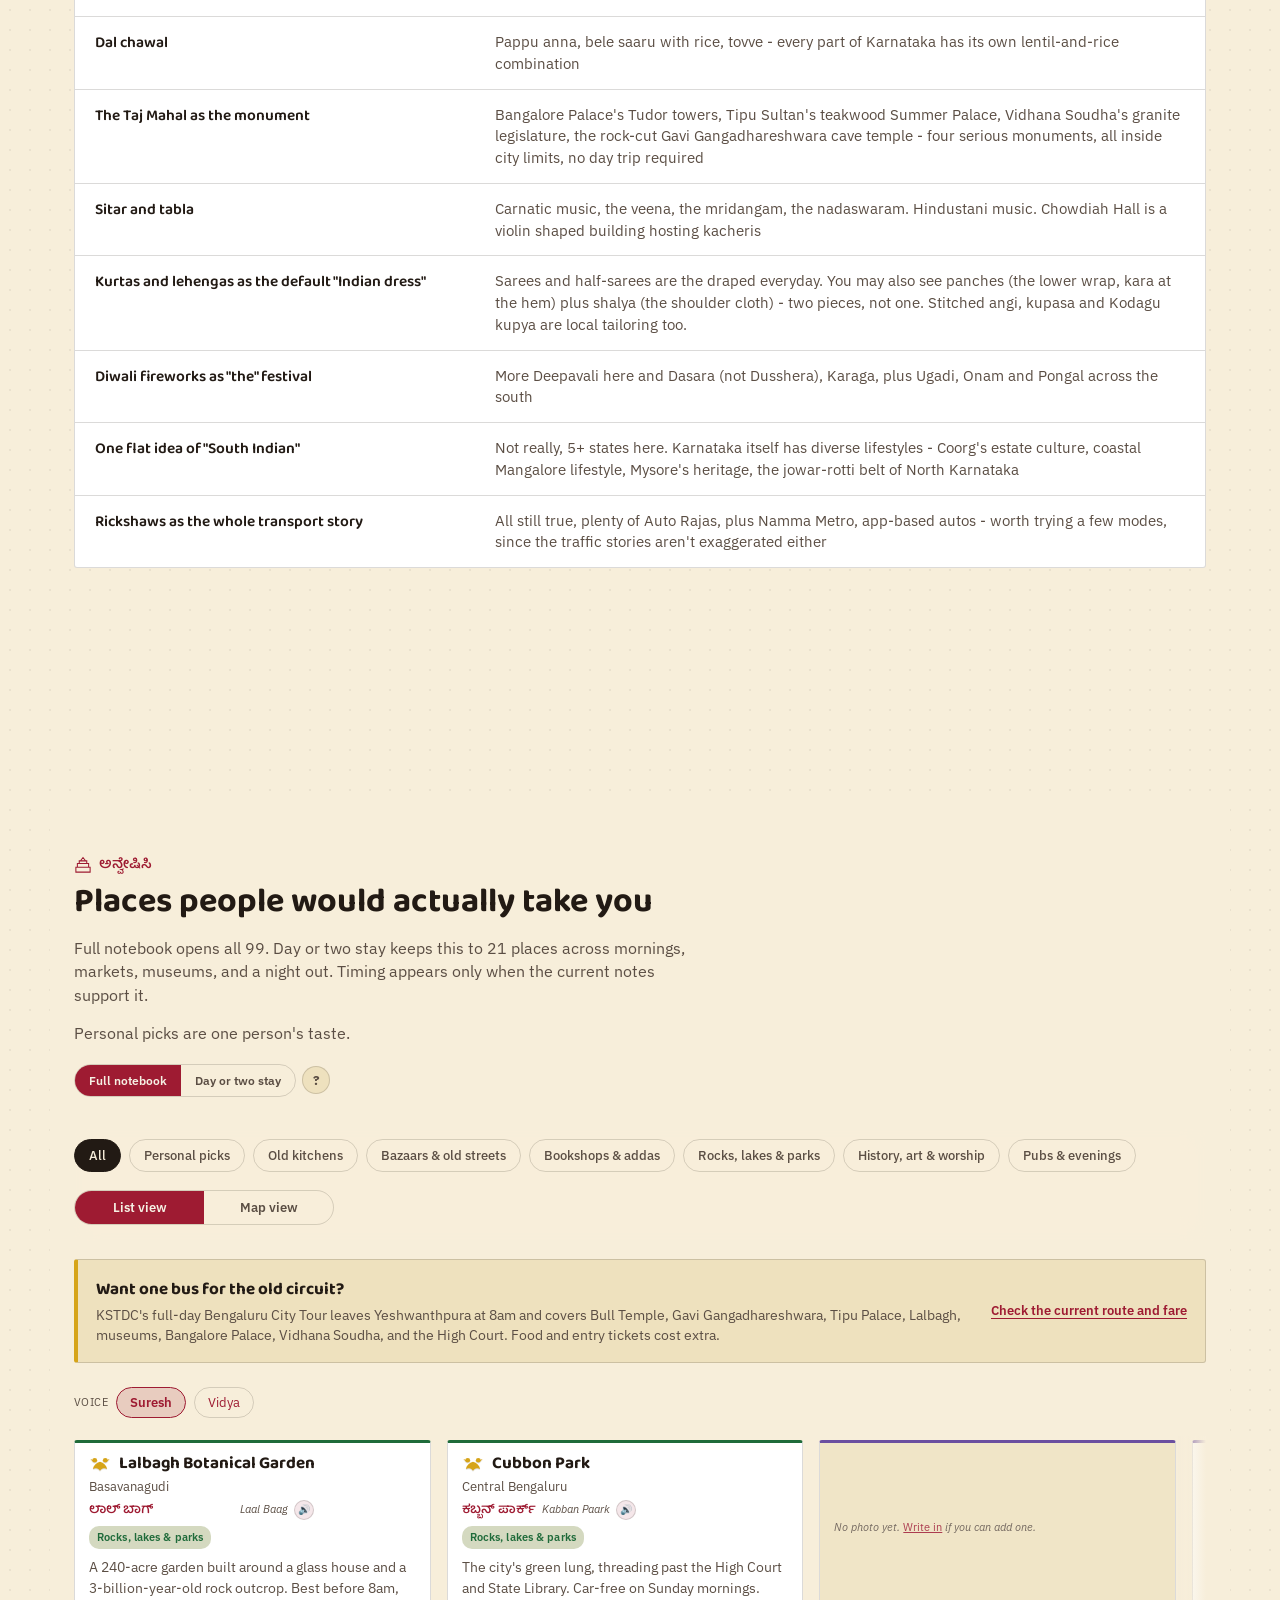
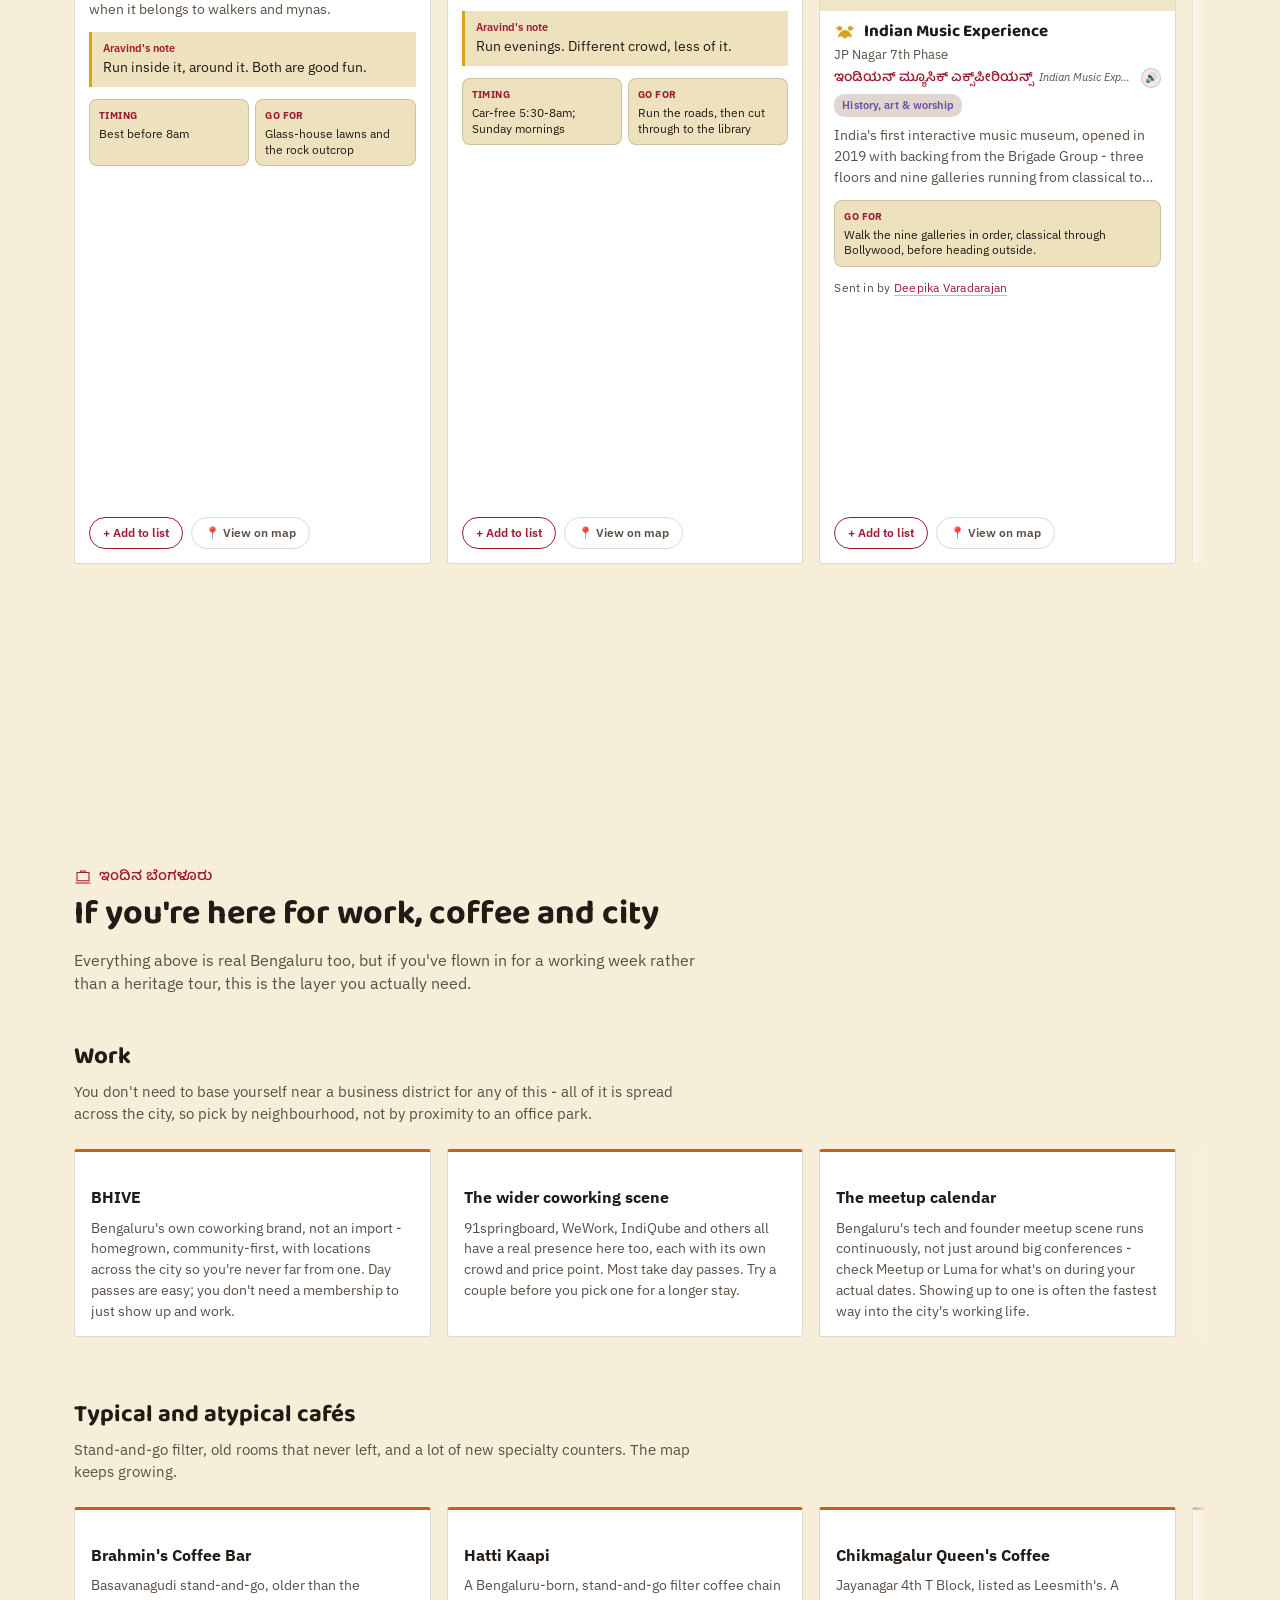
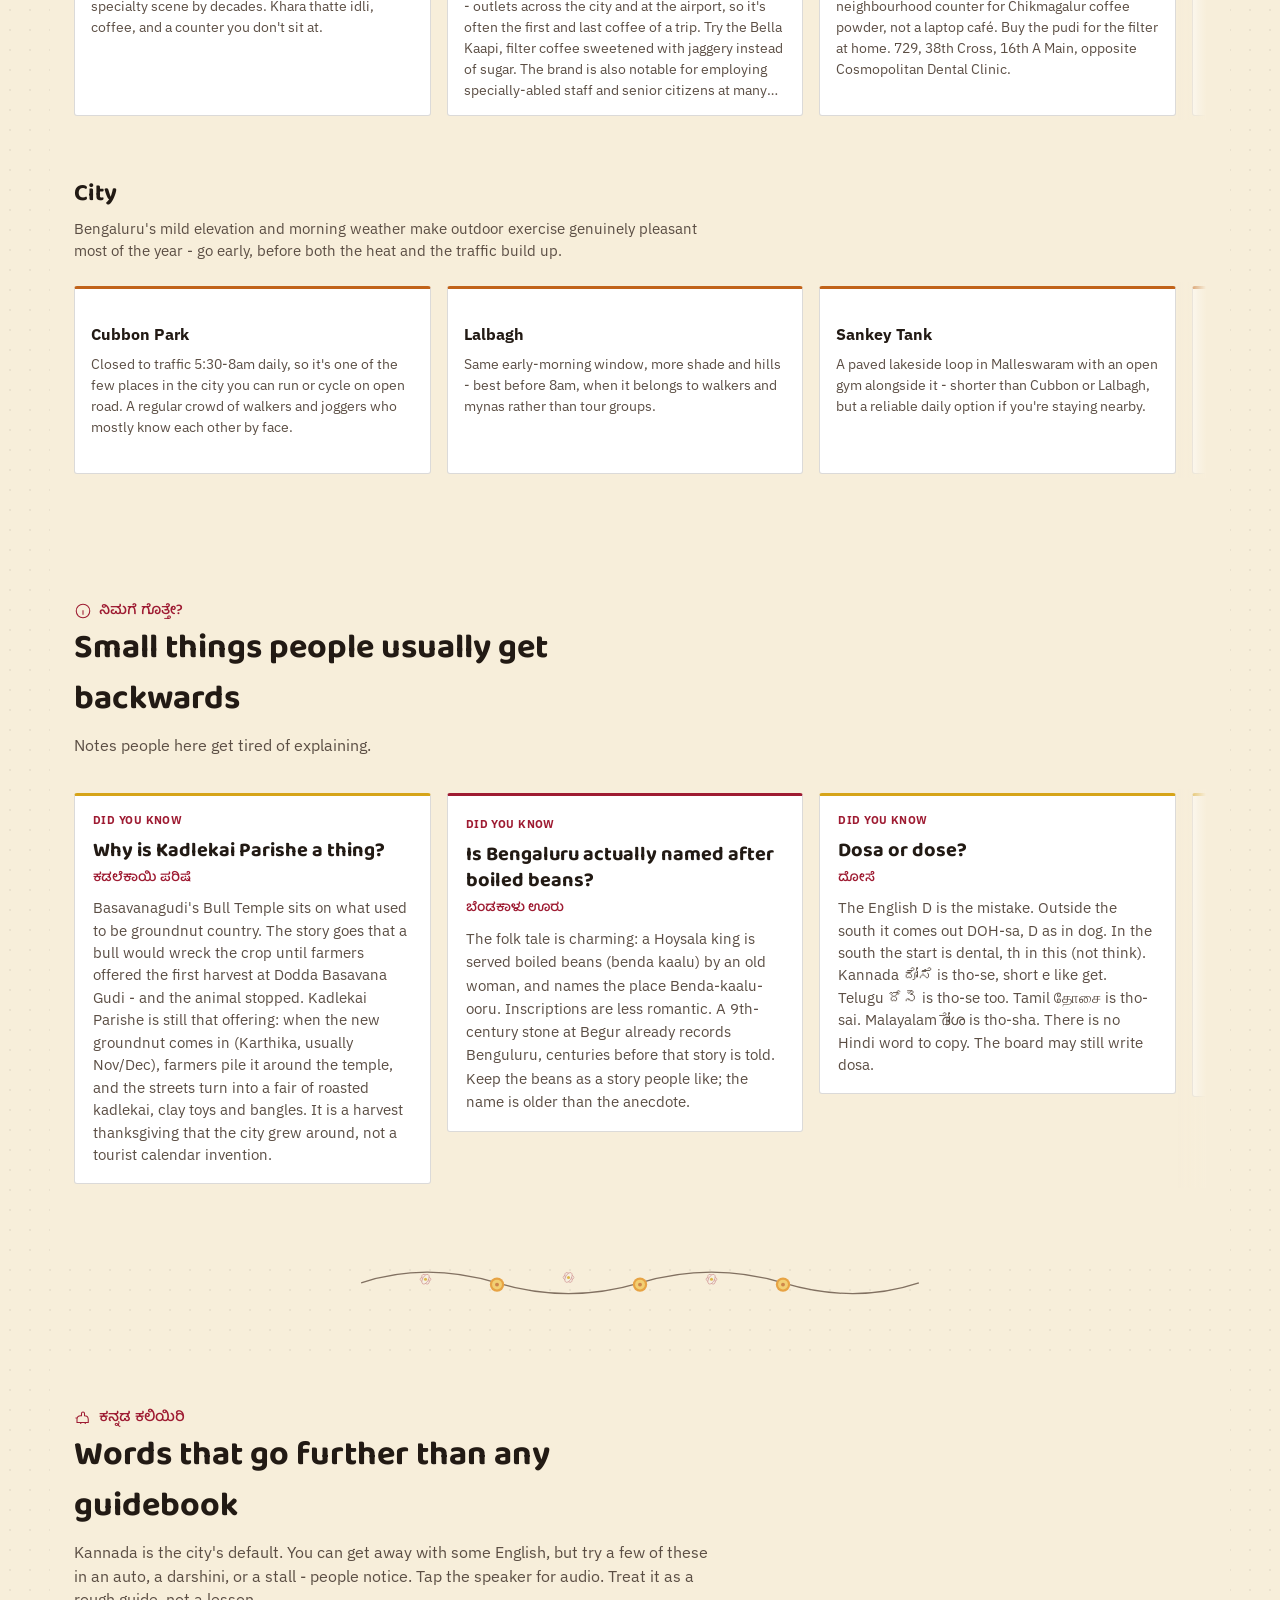
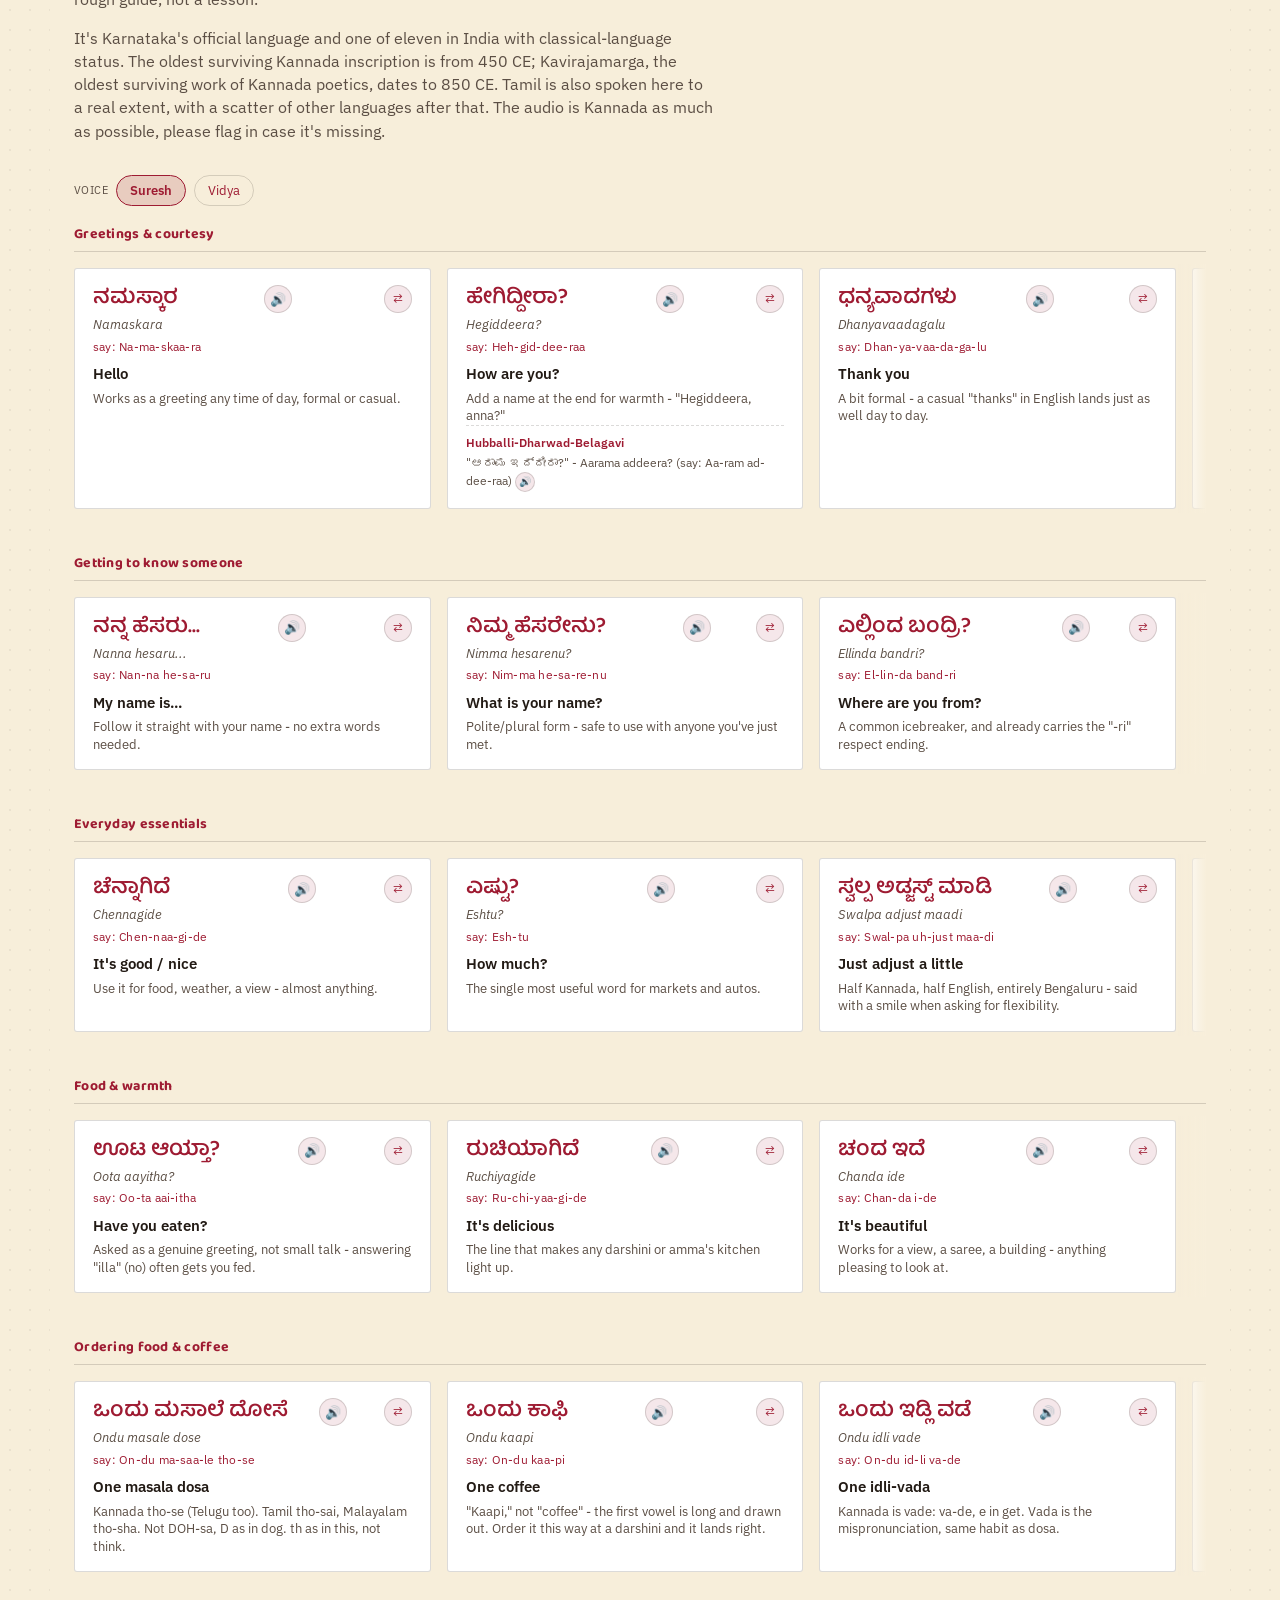
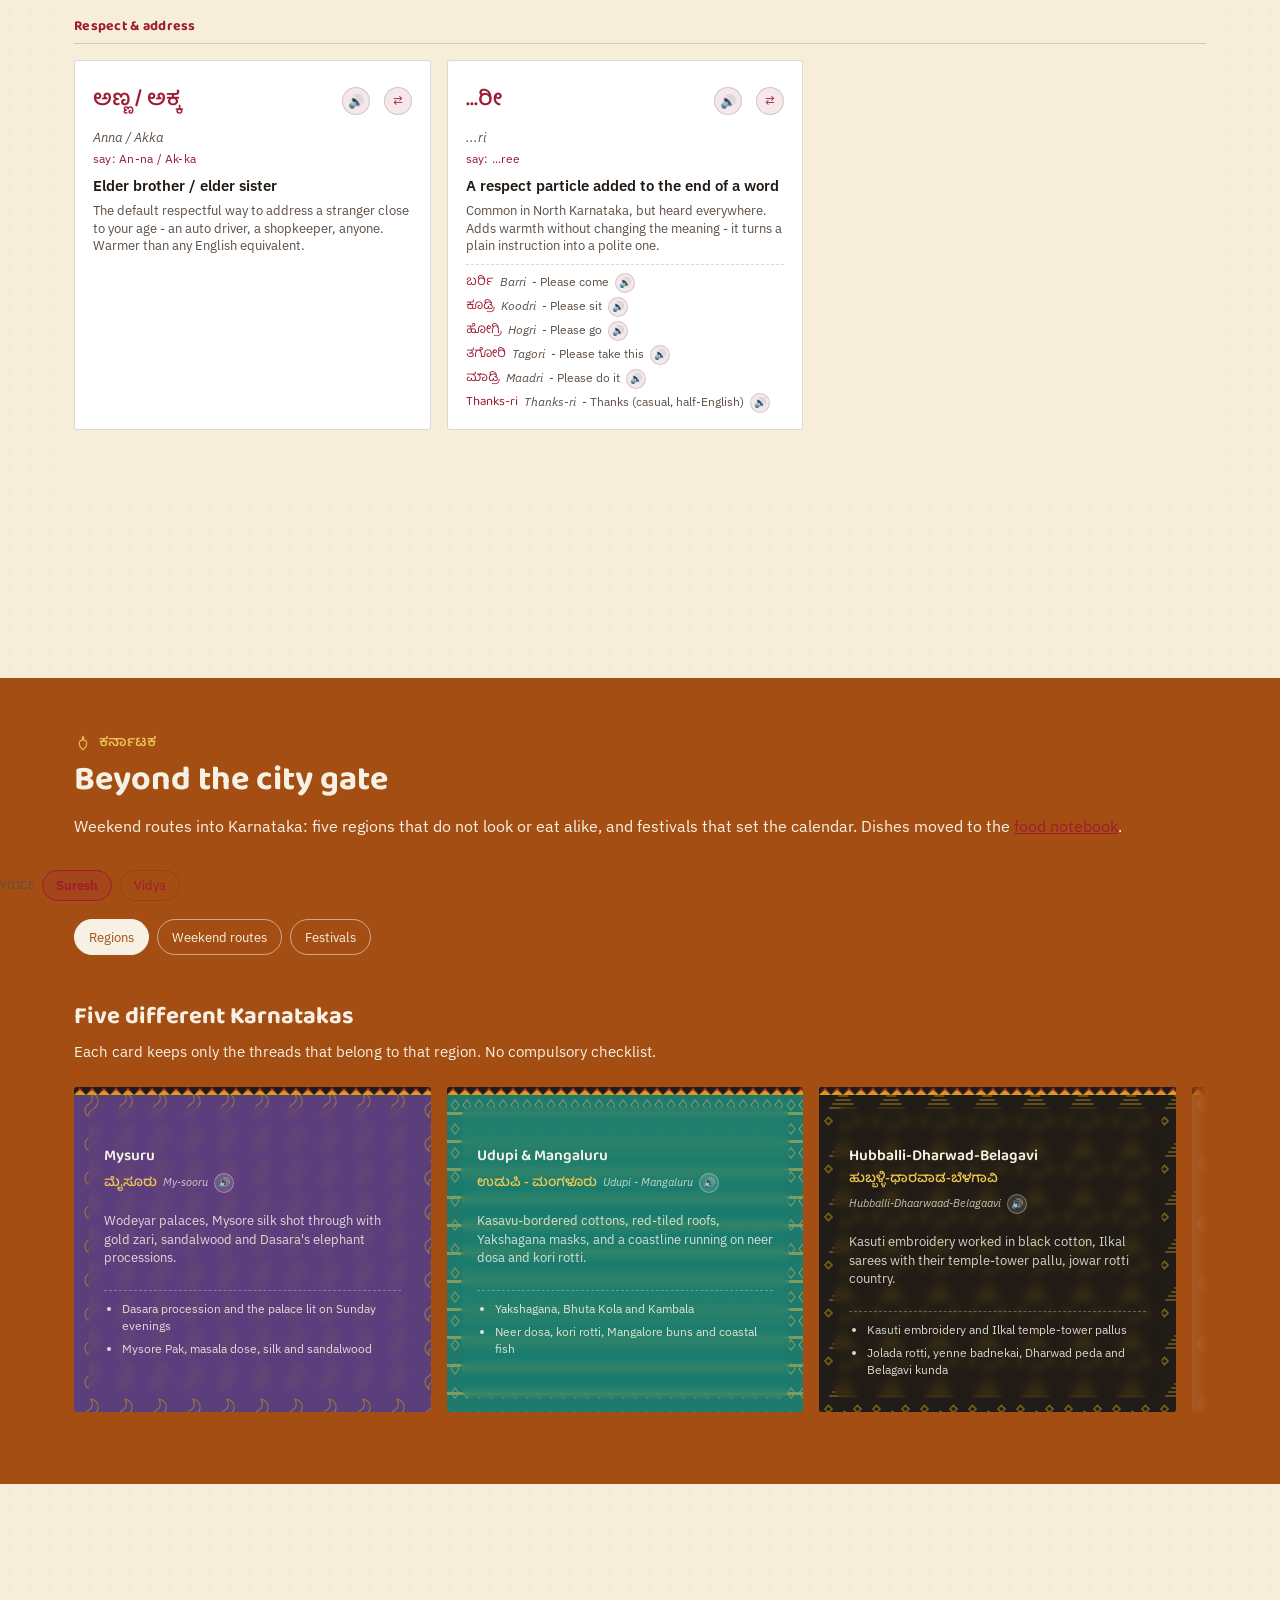
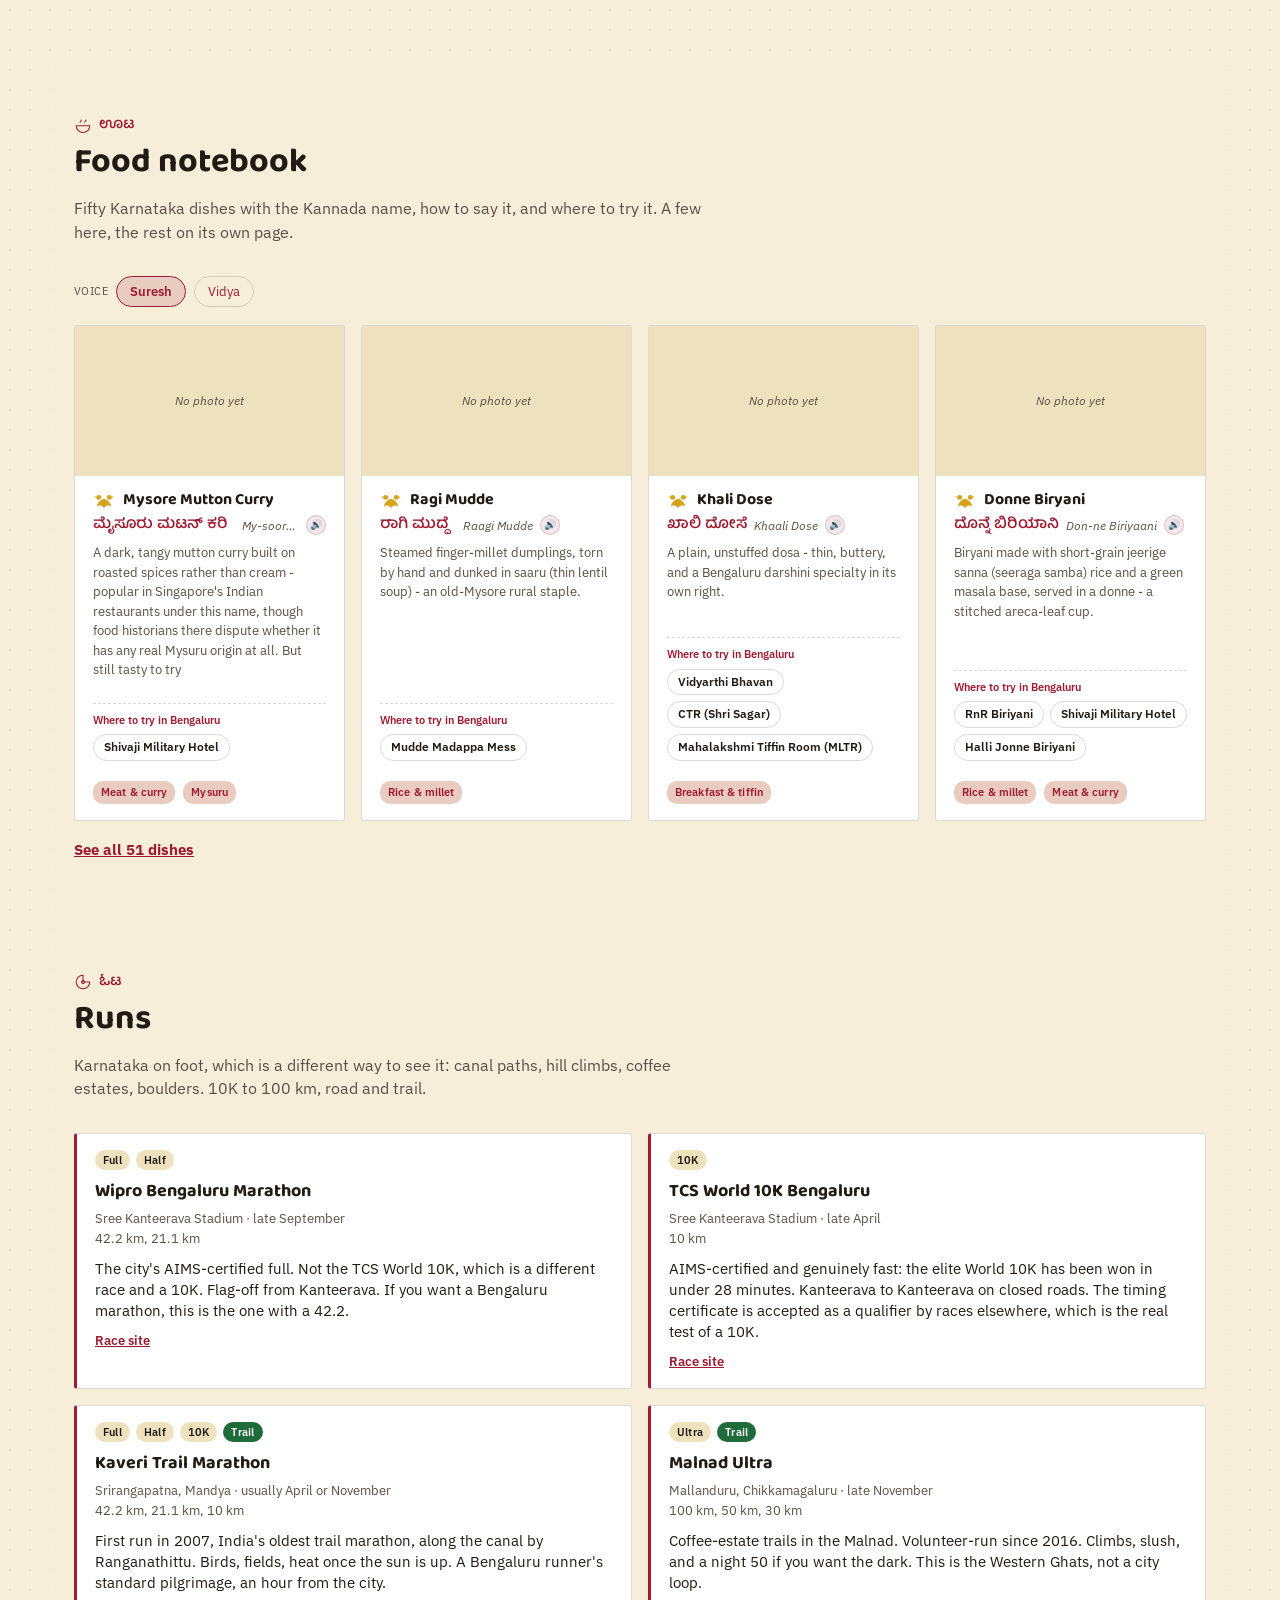
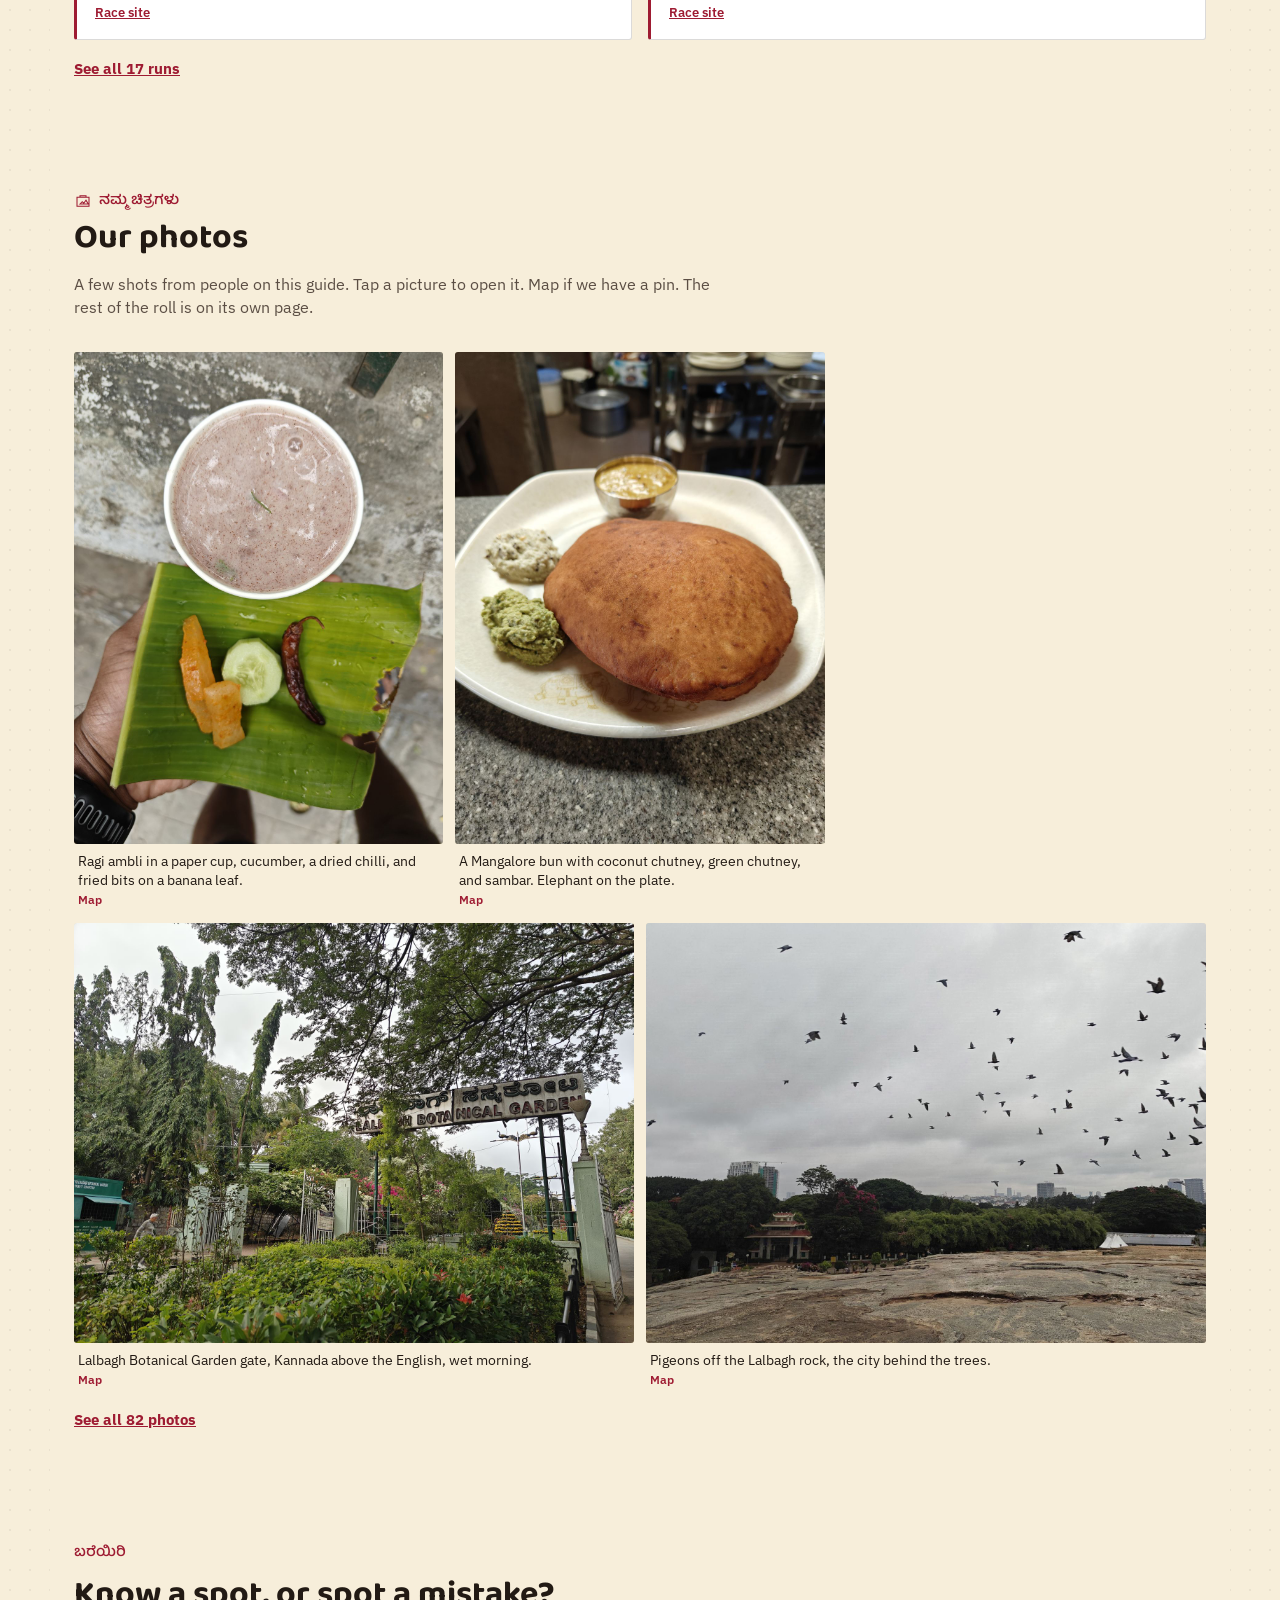
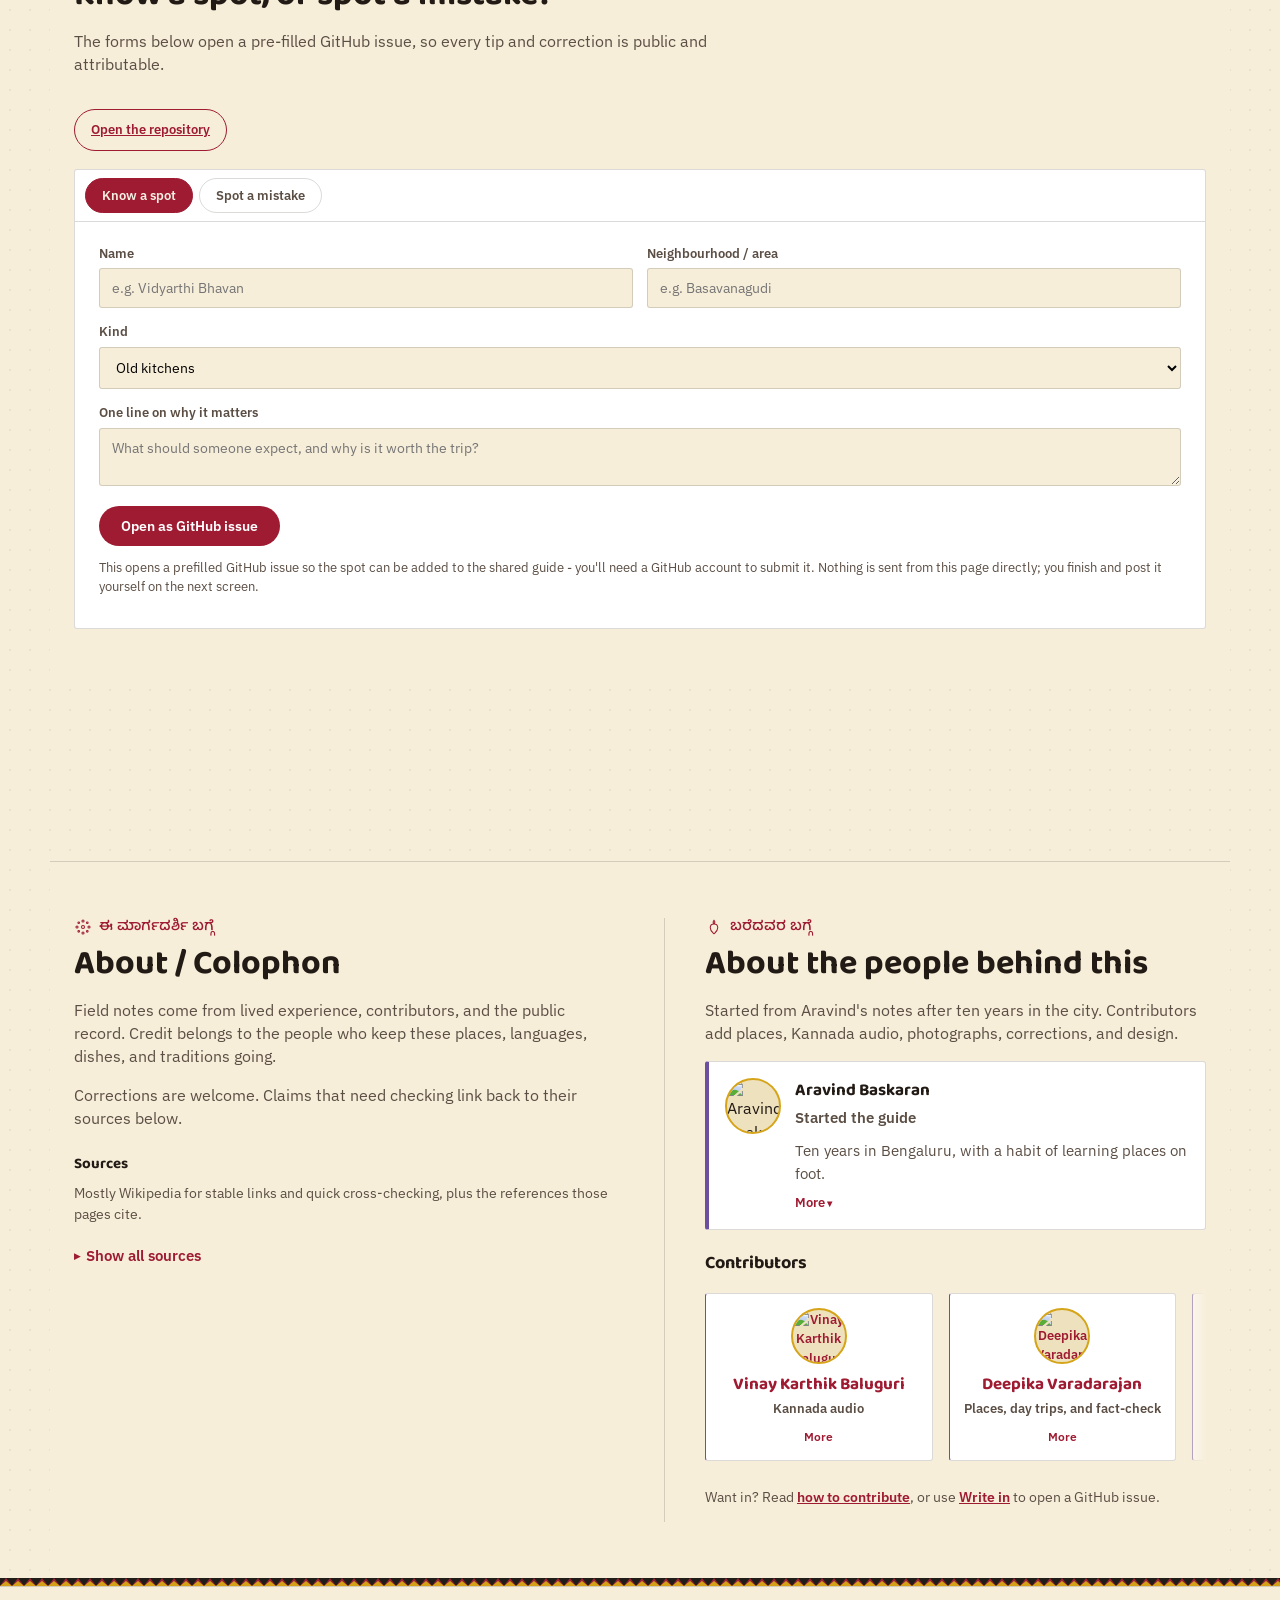
==== commit c5f2baa9: "Bump site footer version to v2026-09-21 Co-authored-by: aravindbaskaran <866903+aravindbaskaran@user" ====
--- a/docs/index.html
+++ b/docs/index.html
@@ -935,7 +935,7 @@
       </div>
     </details>
   </div>
-    <p class="footer-meta">v2026-09-17 &middot; &copy; 2026, all rights reserved</p>
+    <p class="footer-meta">v2026-09-21 &middot; &copy; 2026, all rights reserved</p>
   <p class="footer-meta">Built with AI, edited and fact-checked by human.</p>
 </footer>
 
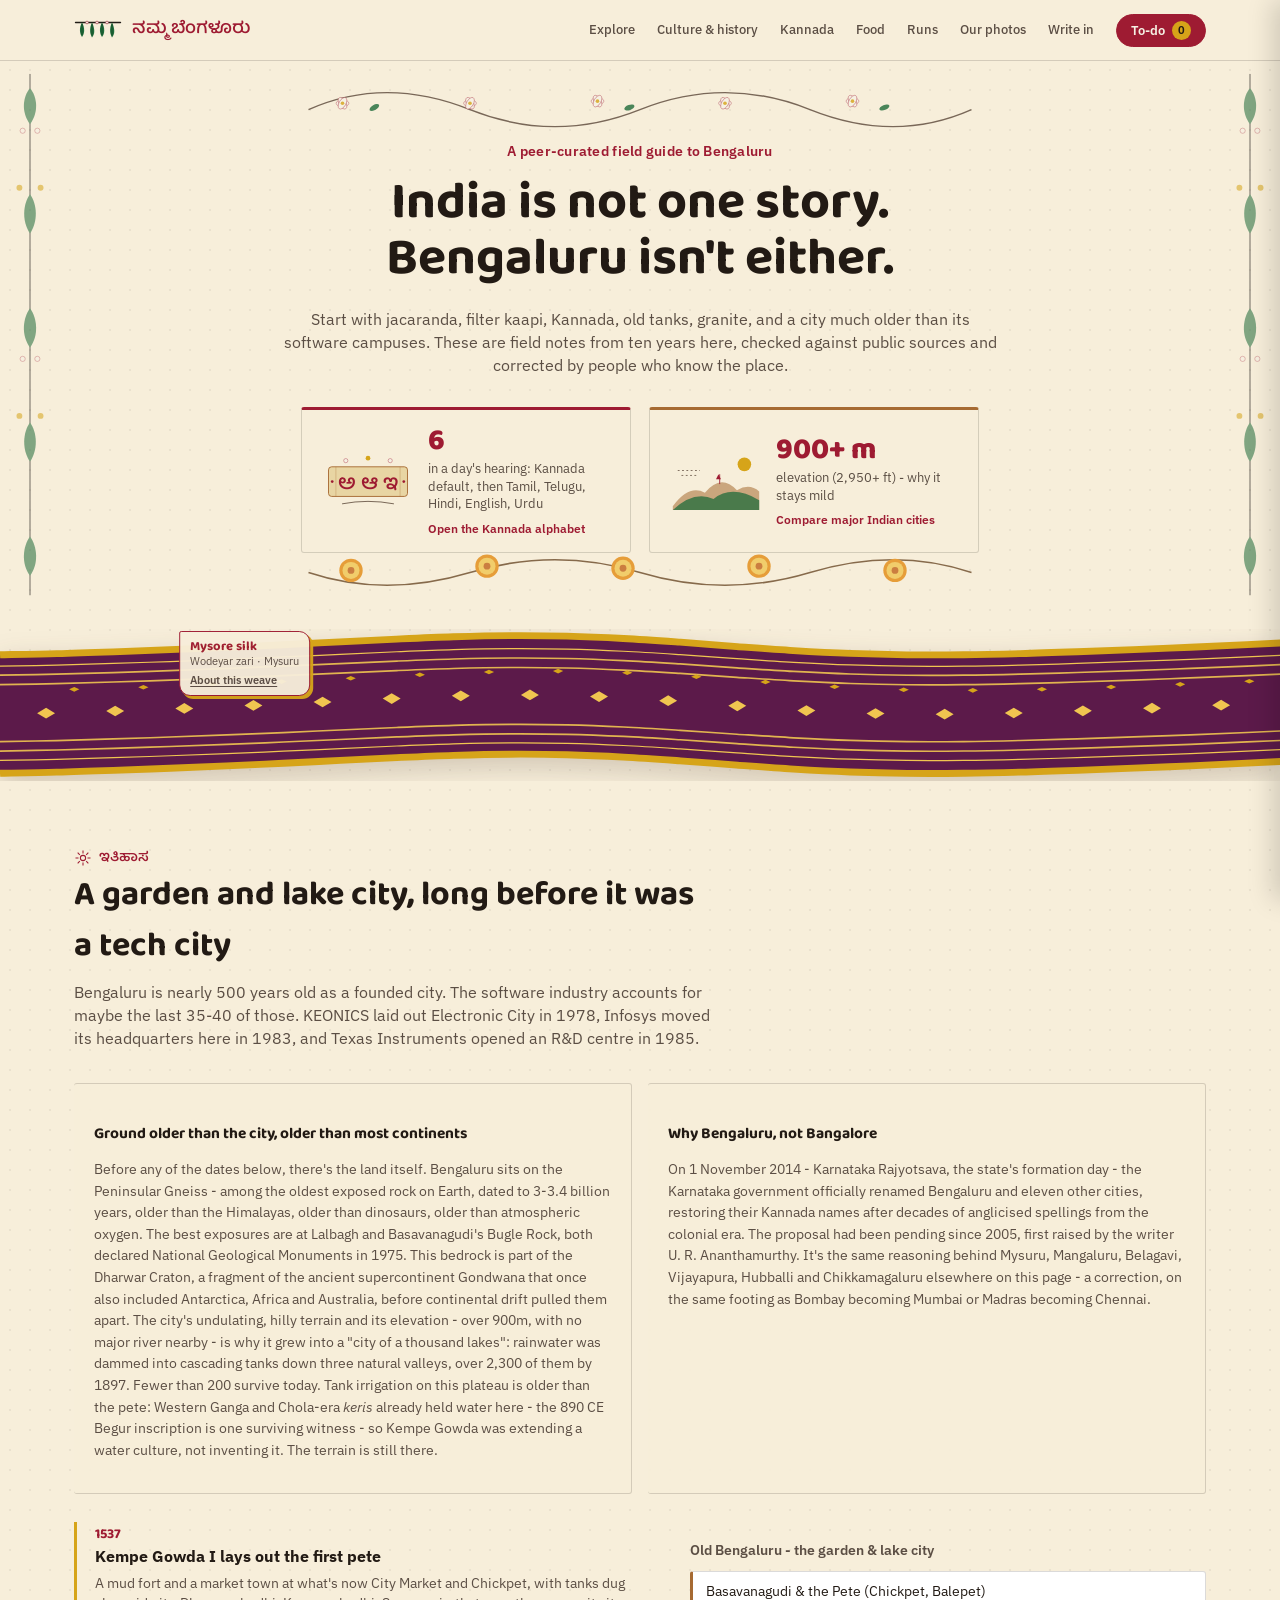
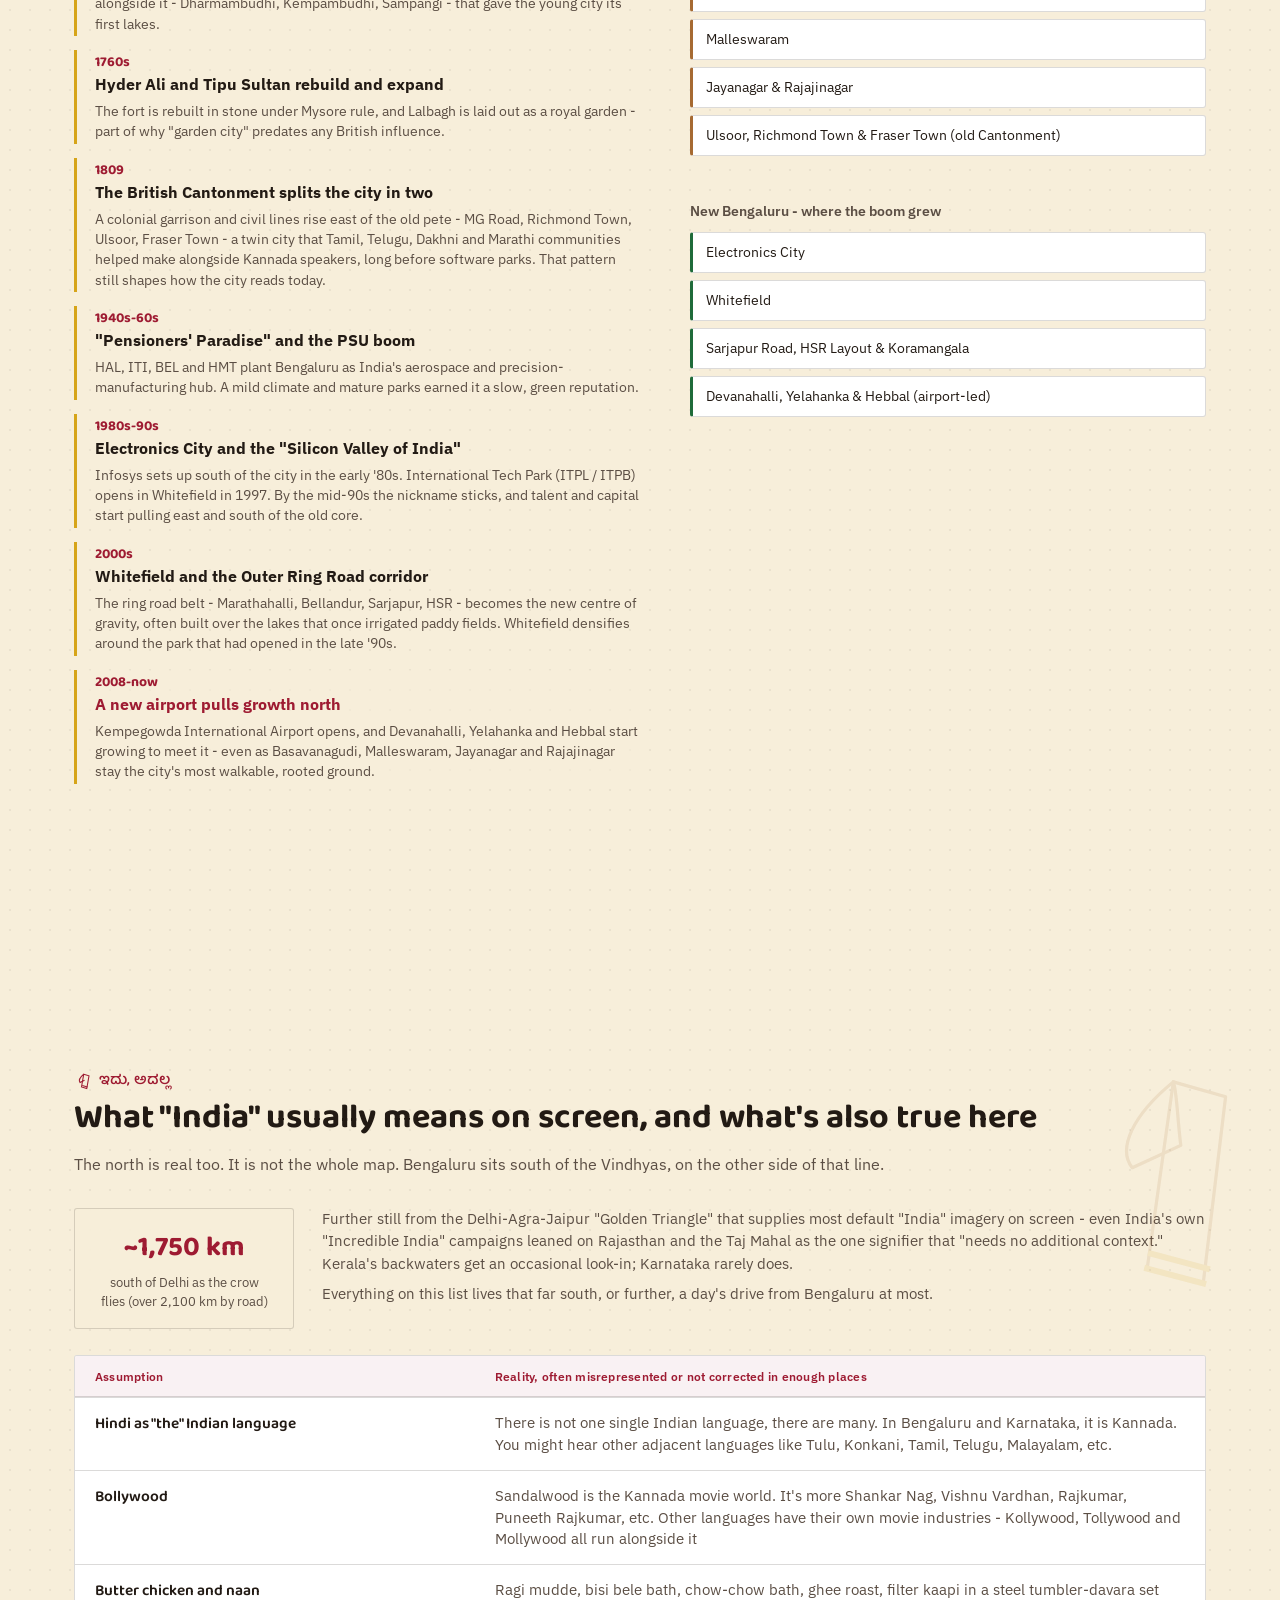
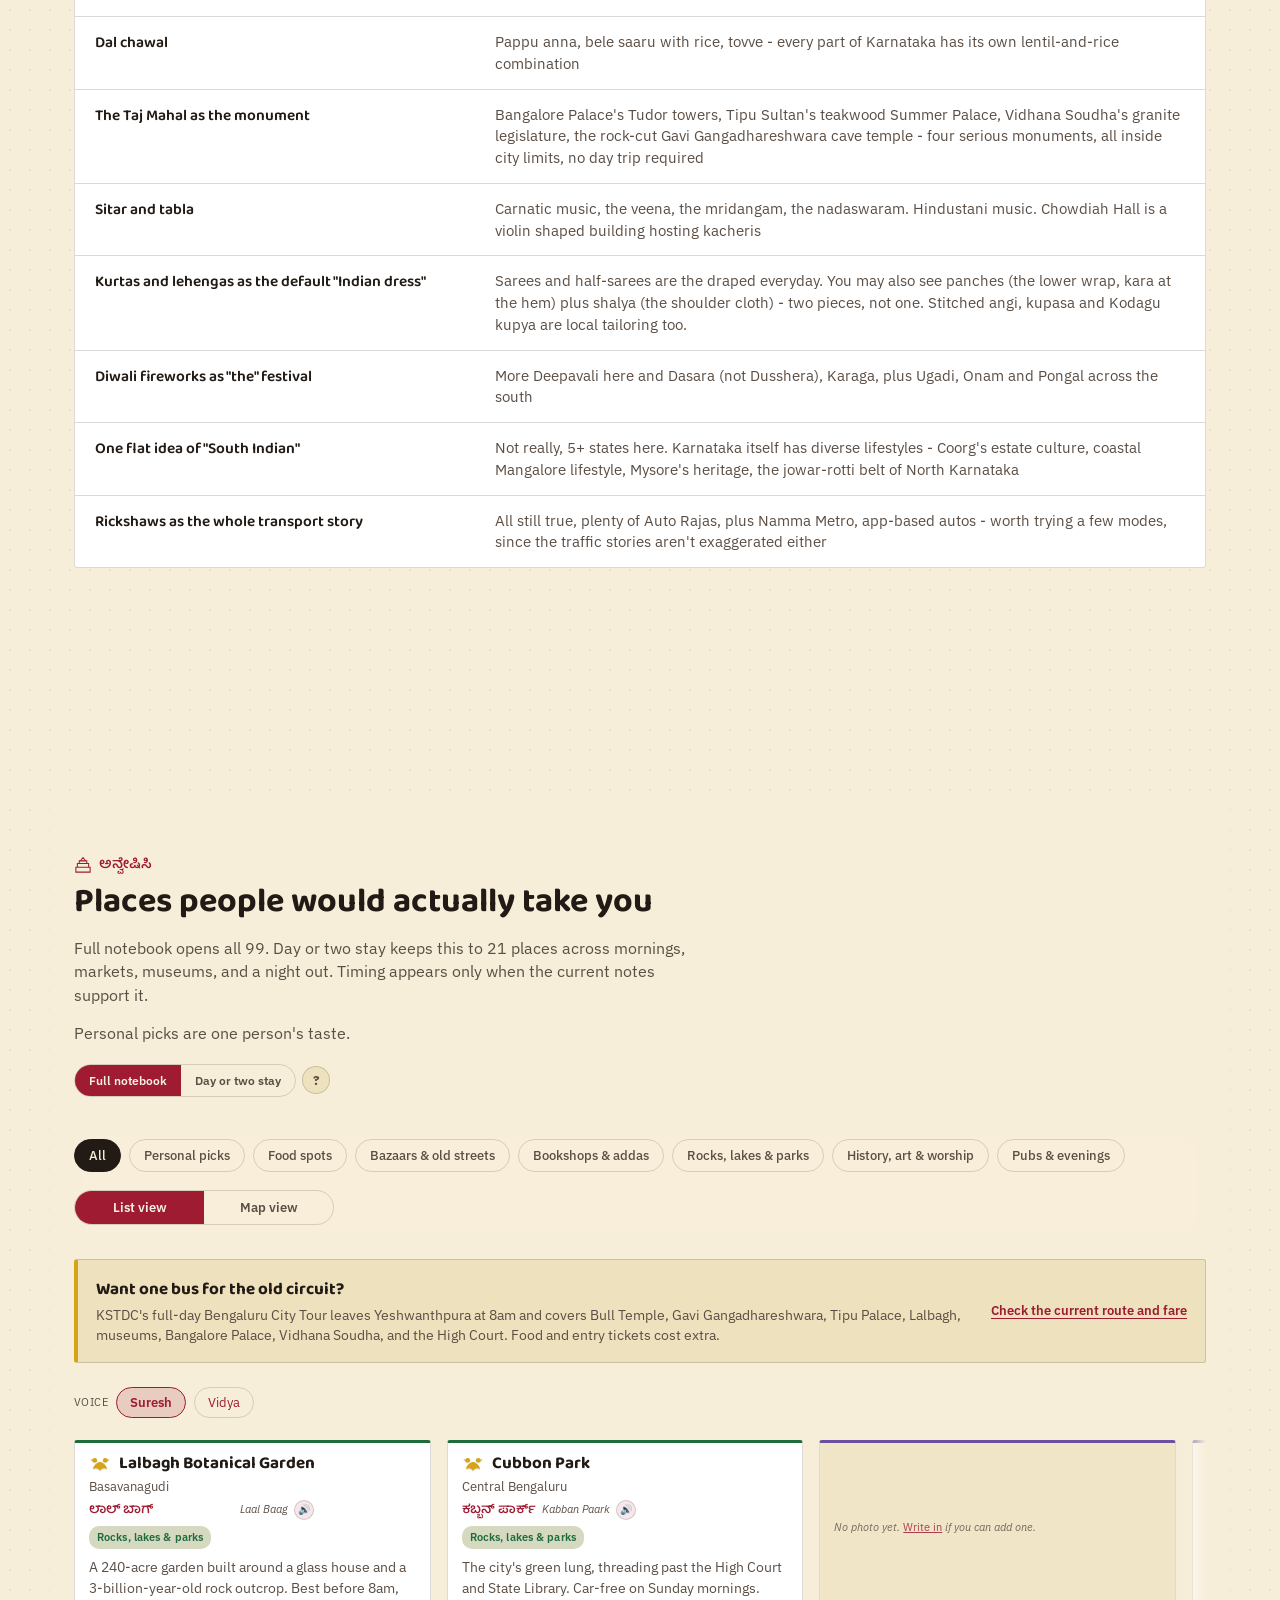
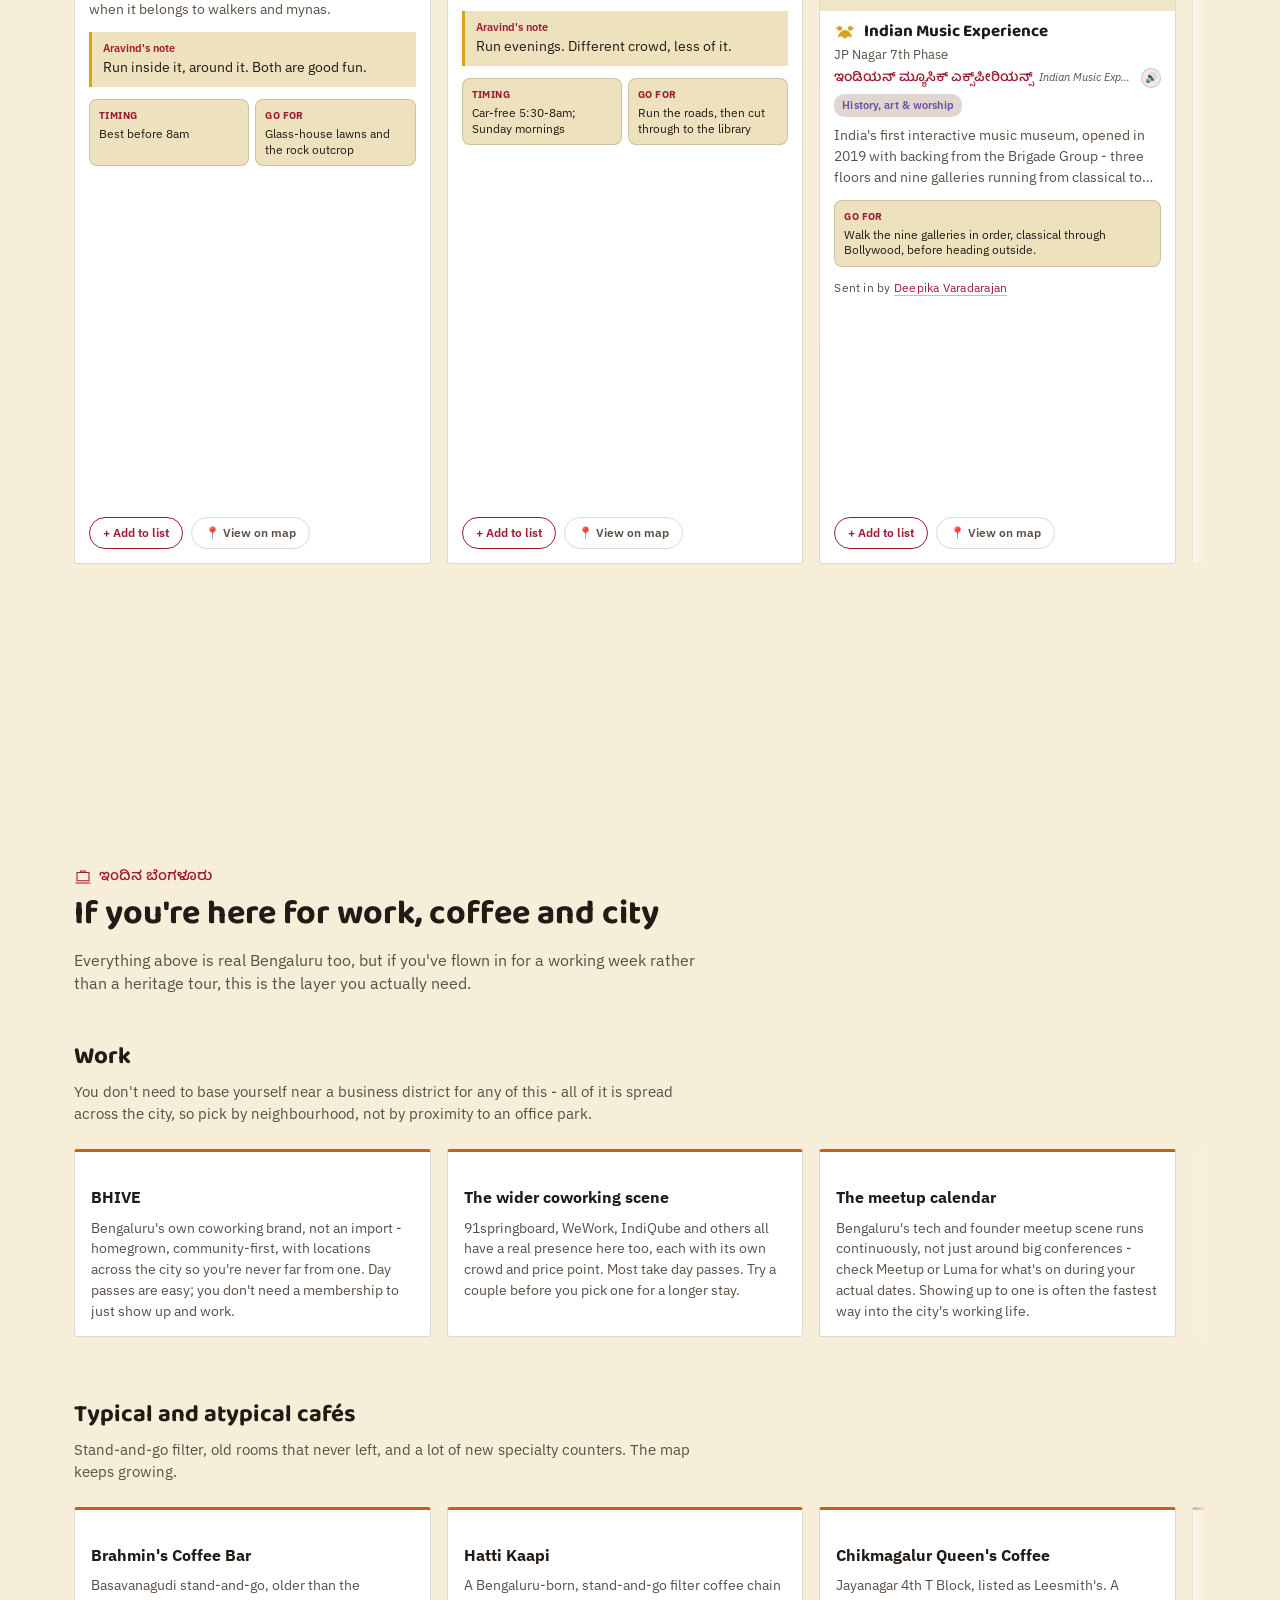
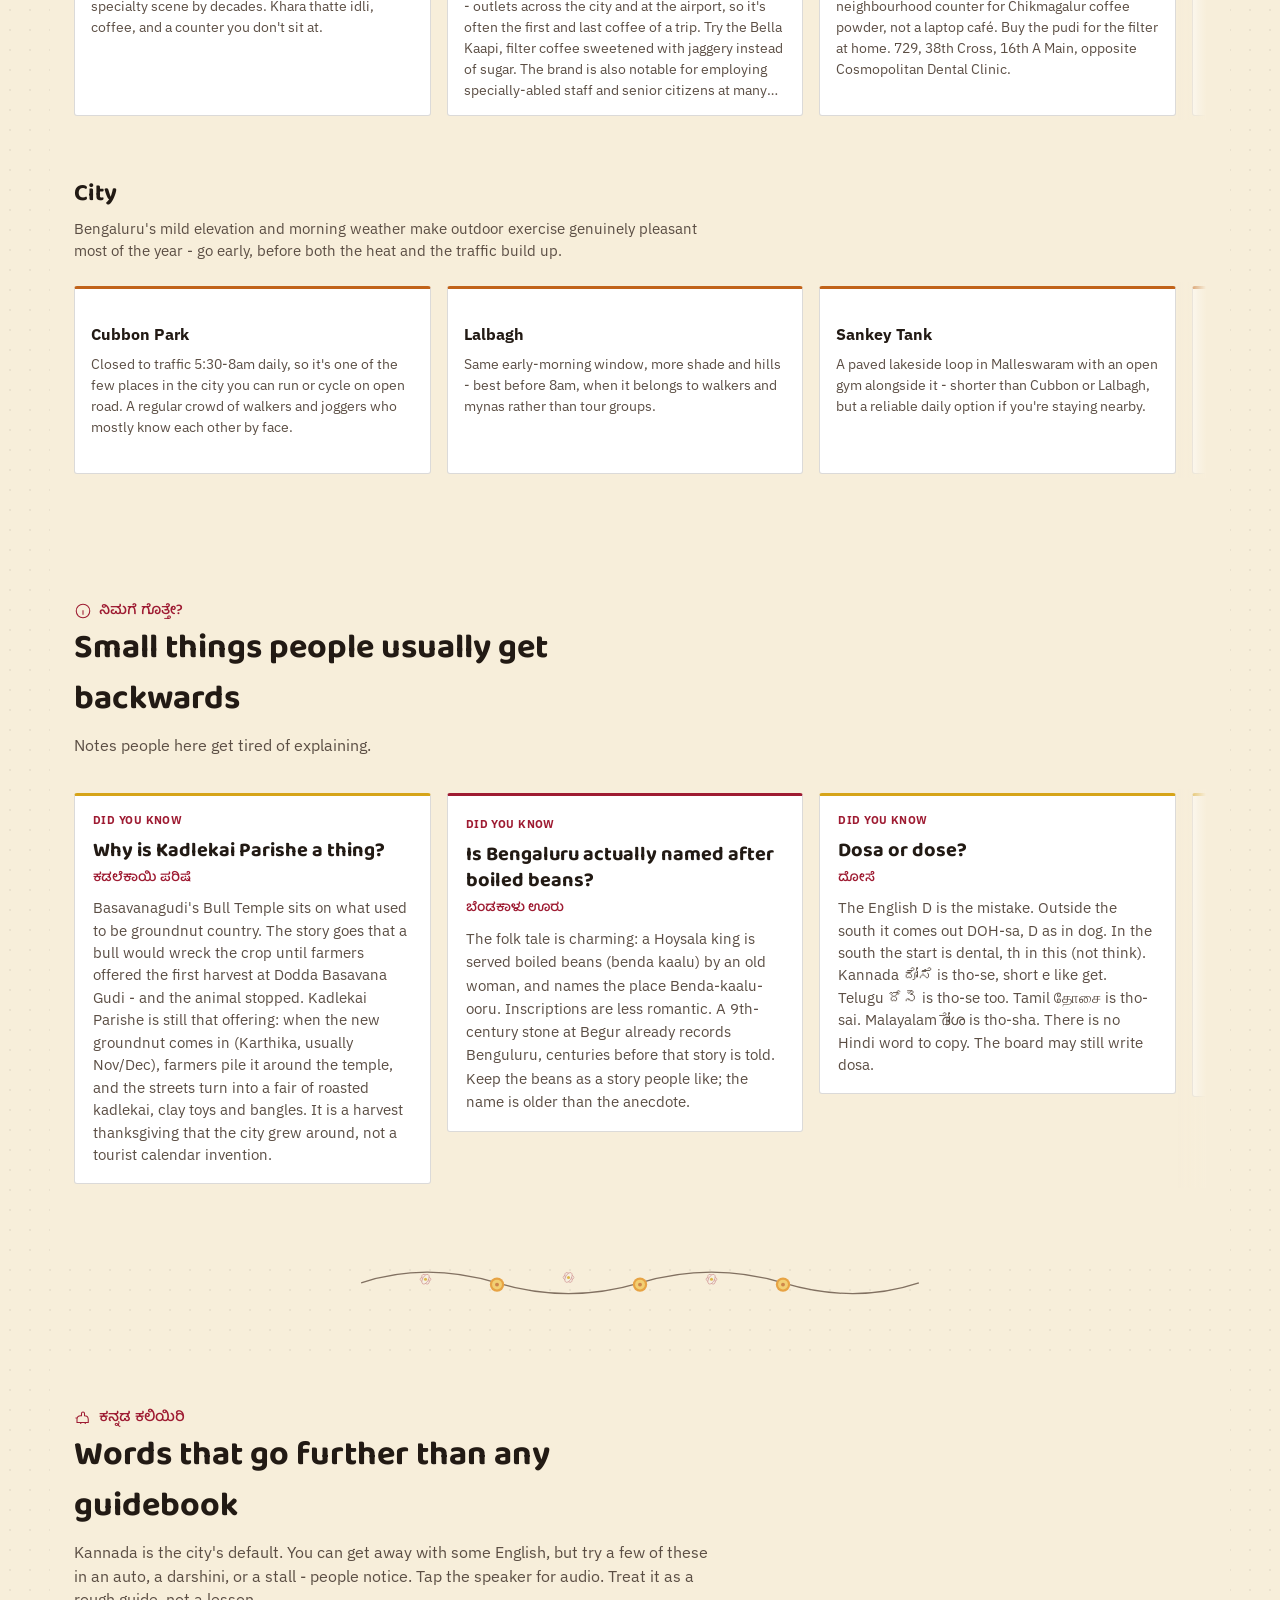
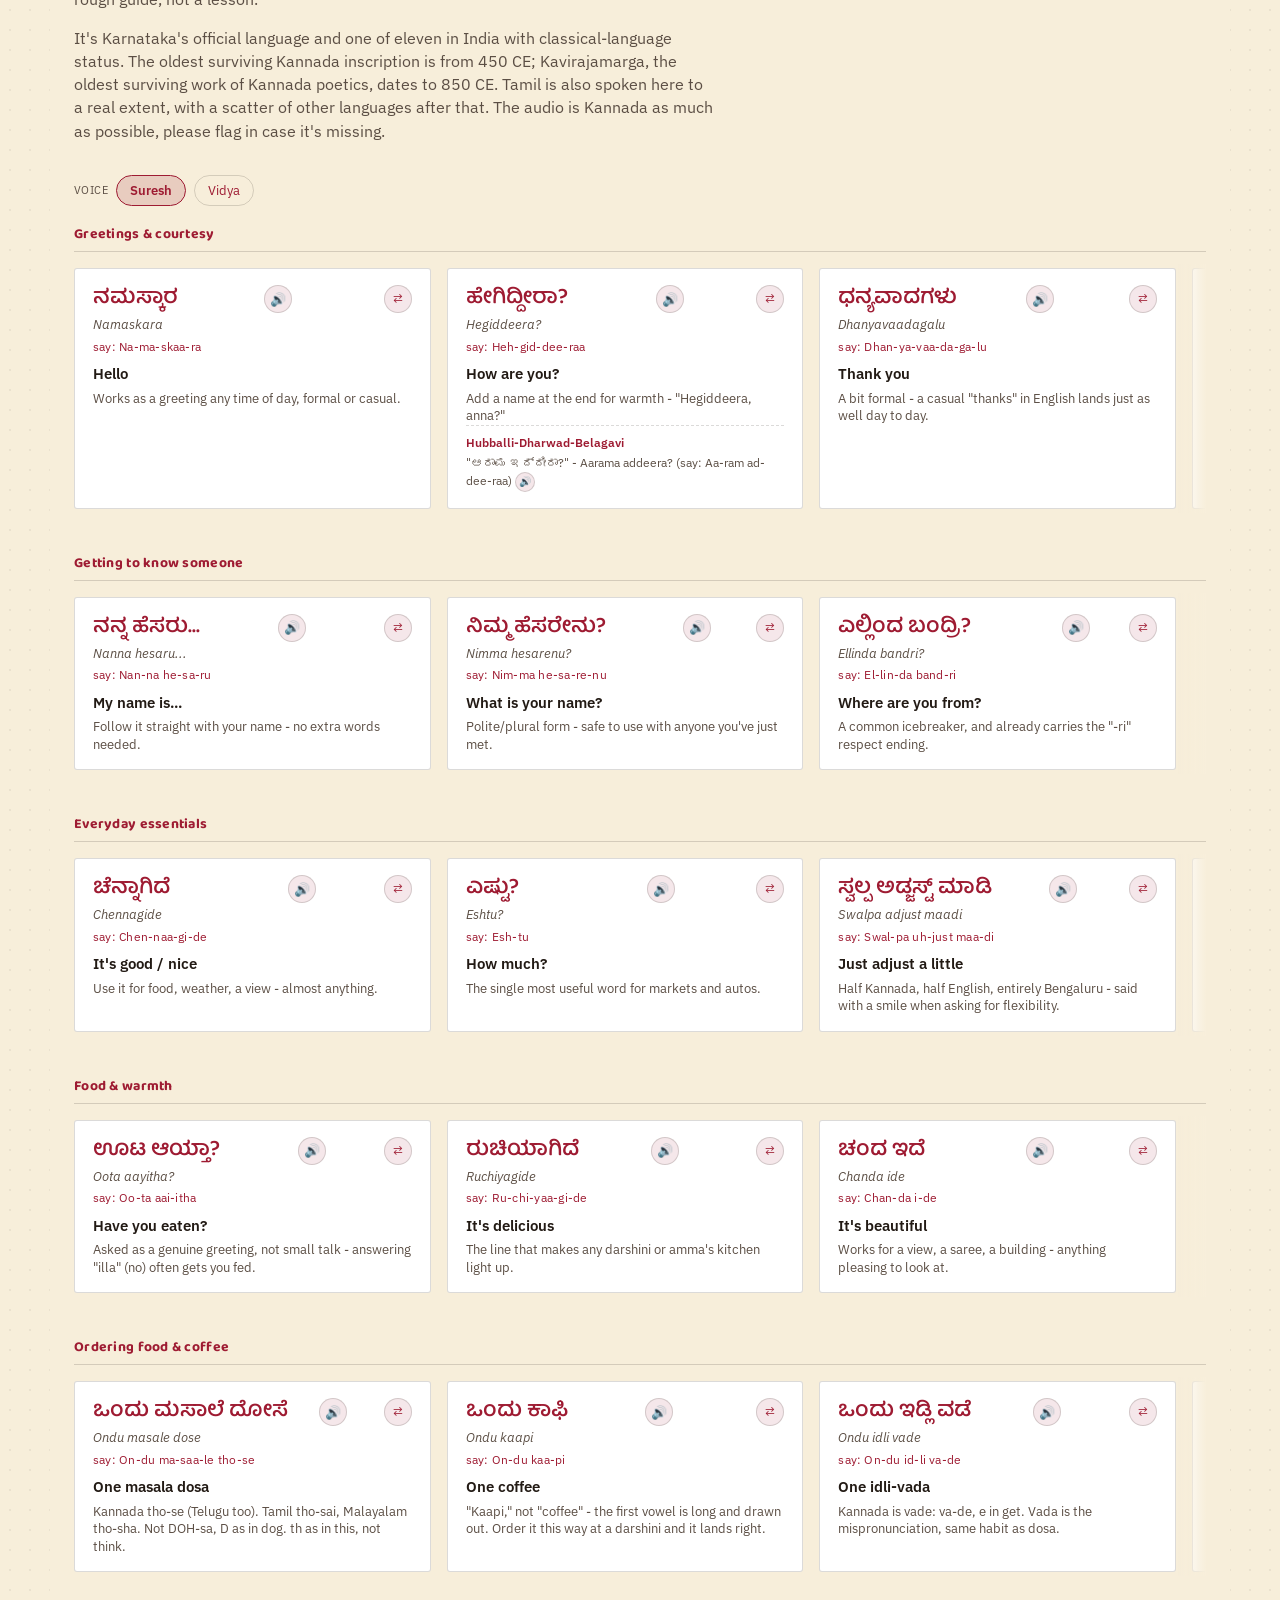
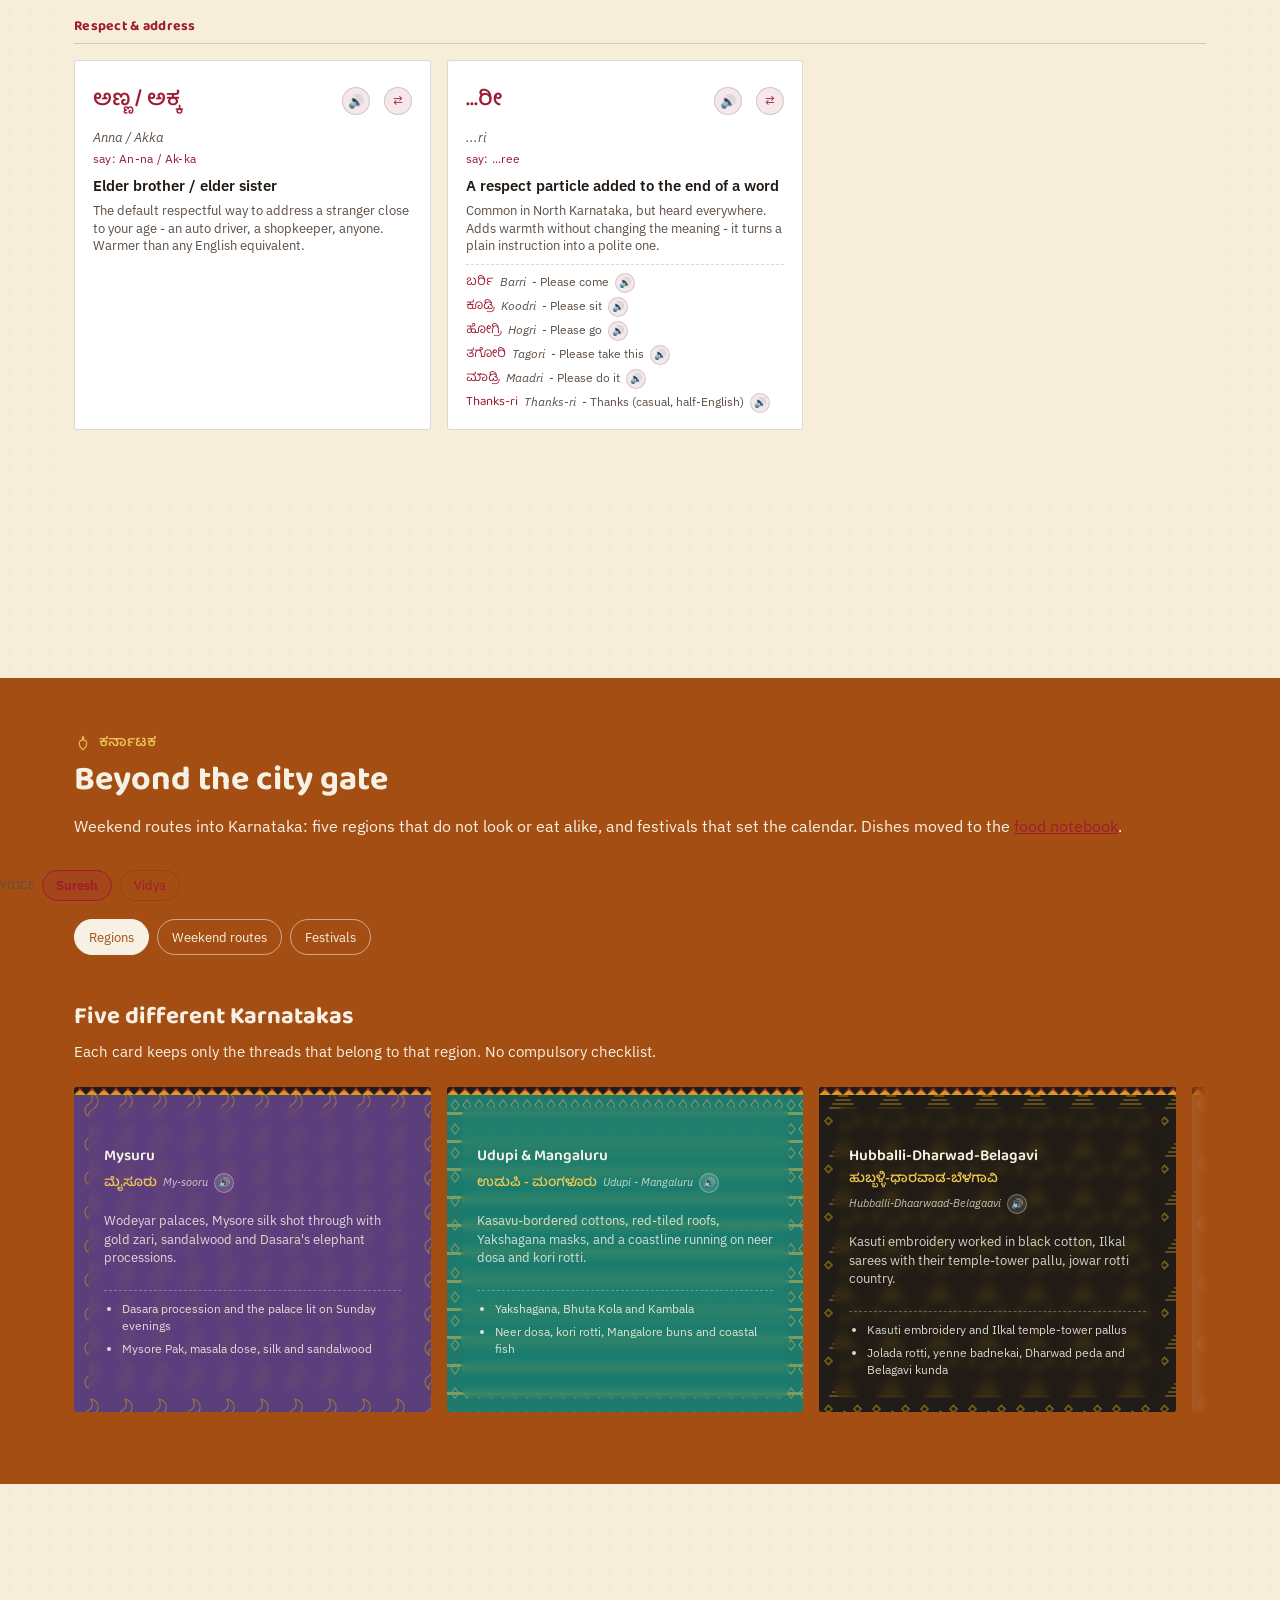
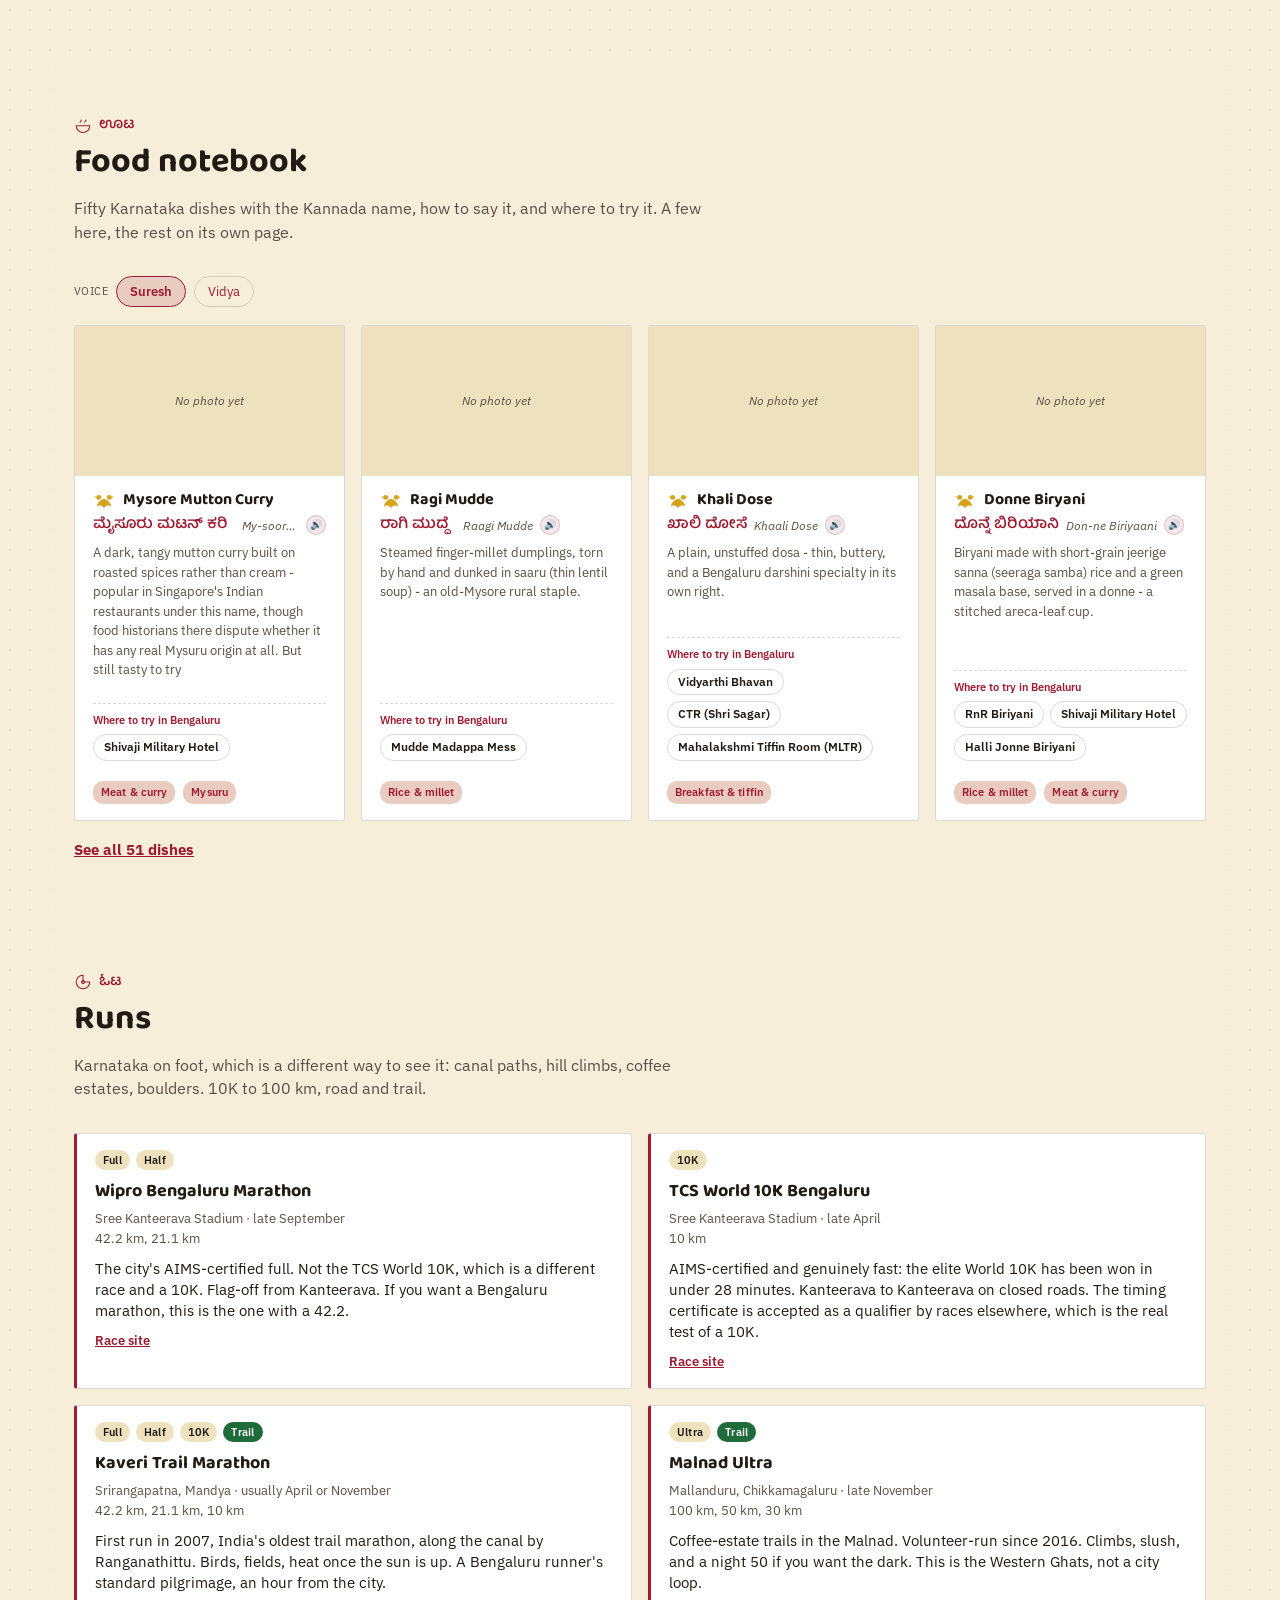
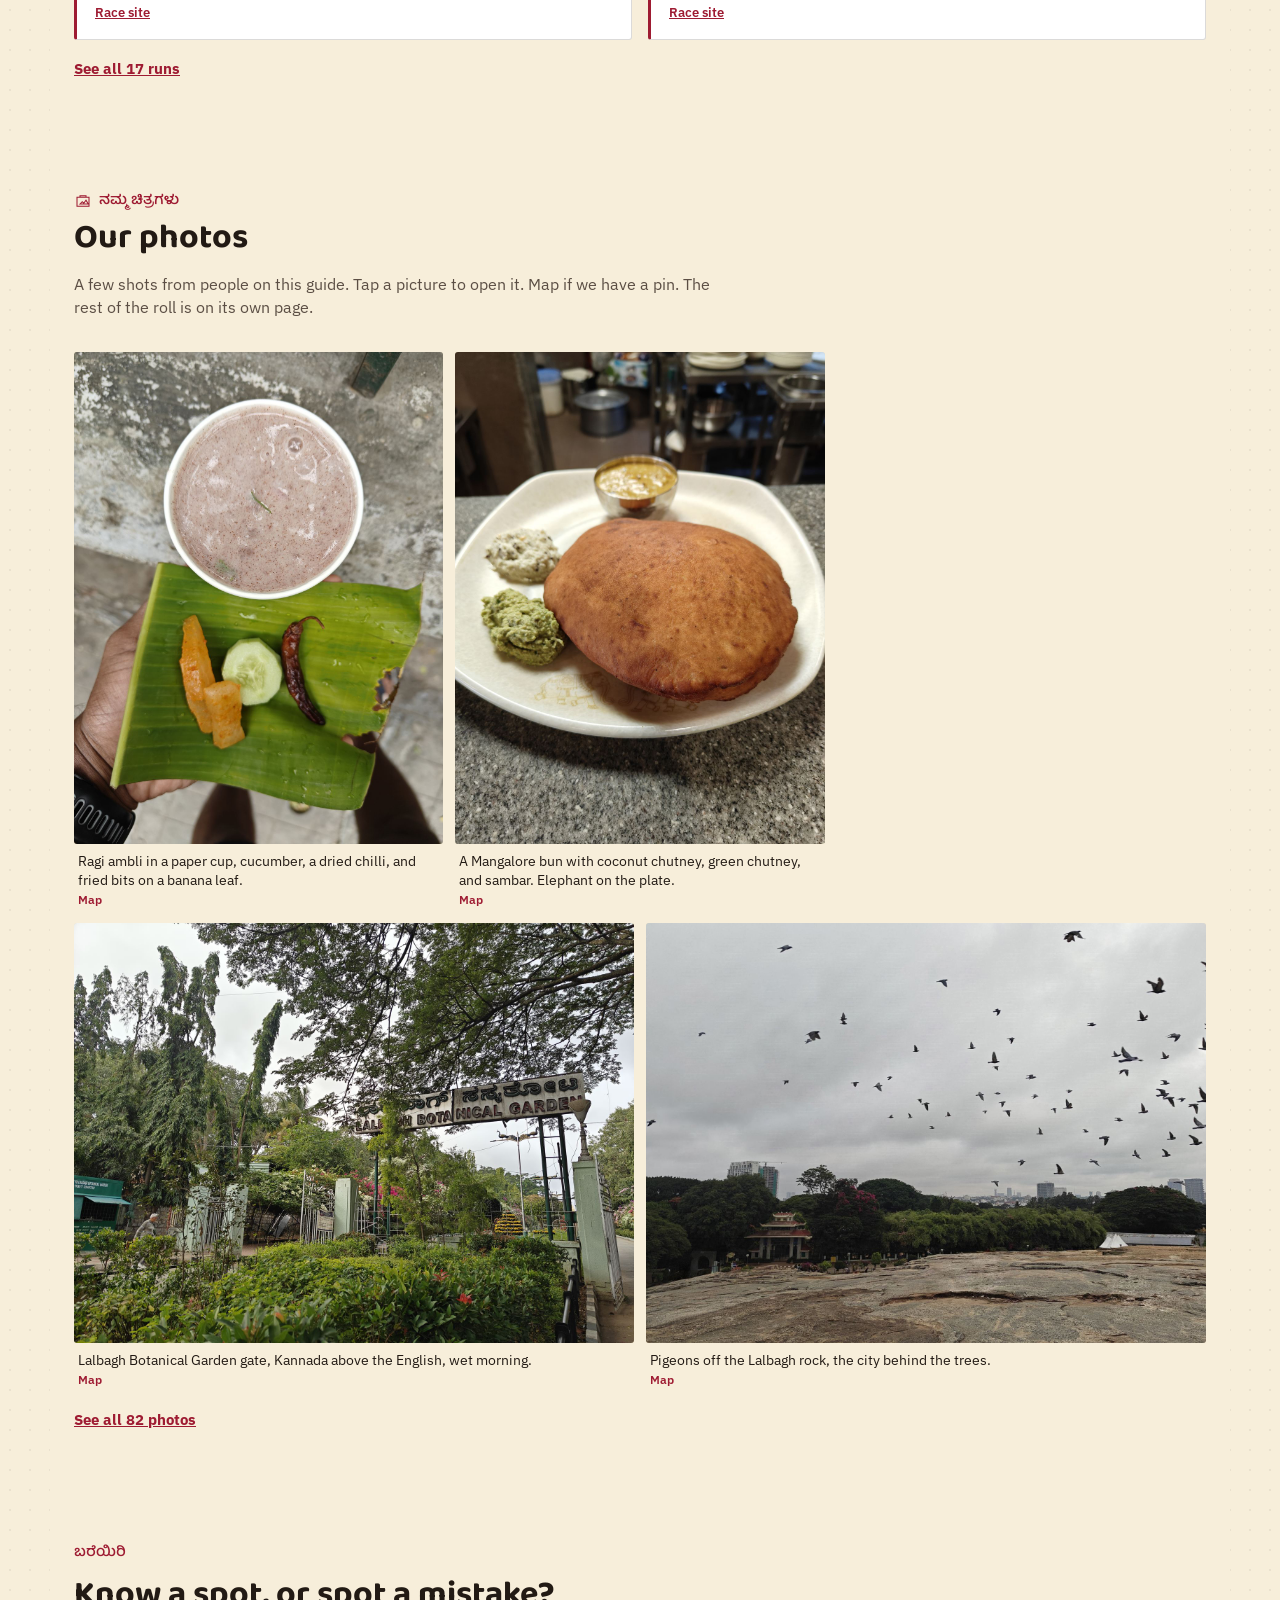
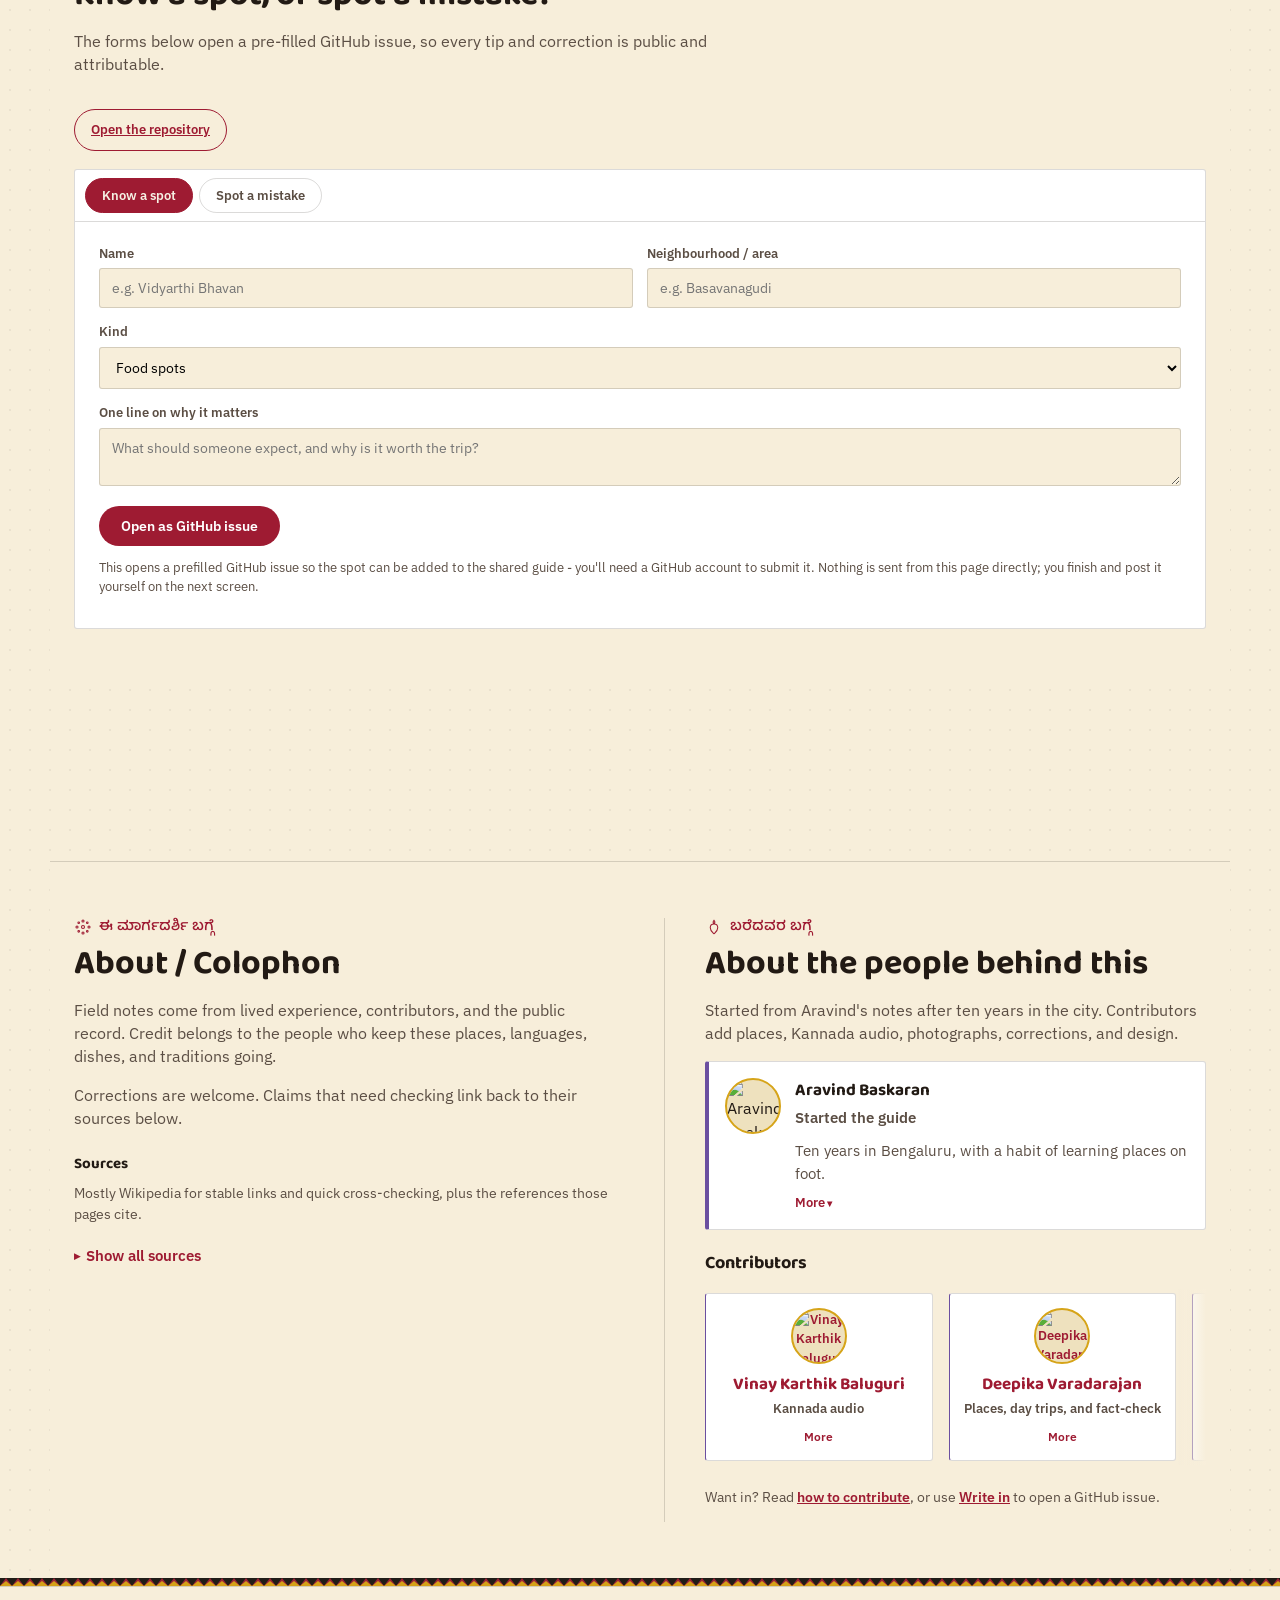
==== commit 40434009: "Fix food category label and bump guide asset version Co-authored-by: aravindbaskaran <866903+aravind" ====
--- a/docs/index.html
+++ b/docs/index.html
@@ -968,7 +968,7 @@
 <script src="js/gallery.js?v=20260917c"></script>
 <script src="js/races.js?v=20260917c"></script>
 <script src="js/food.js?v=20260917c"></script>
-<script src="js/guide.js?v=20260917r"></script>
+<script src="js/guide.js?v=20260924a"></script>
 <script type="module" src="kannada-voice.js"></script>
 <script src="js/stage-bands.js?v=20260916k"></script>
 <script src="js/stage-bands-straight.js?v=20260916l"></script>
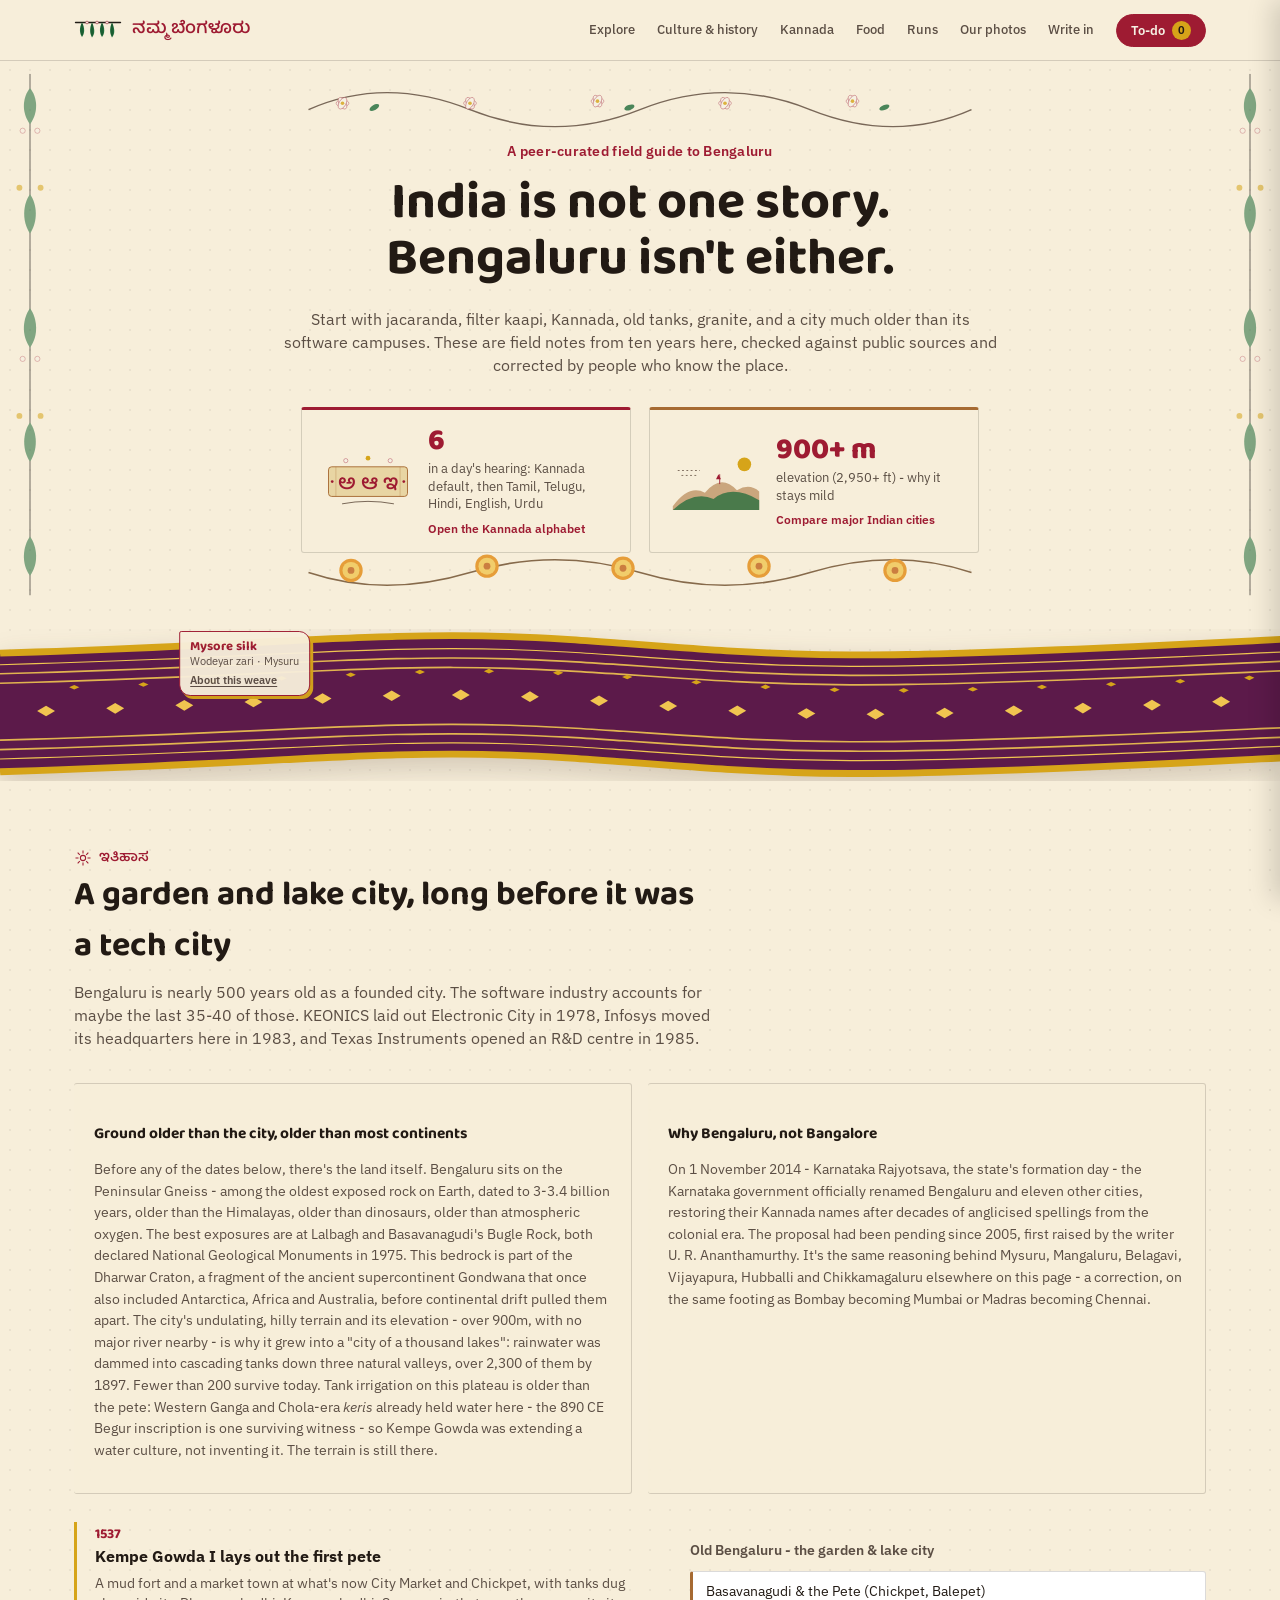
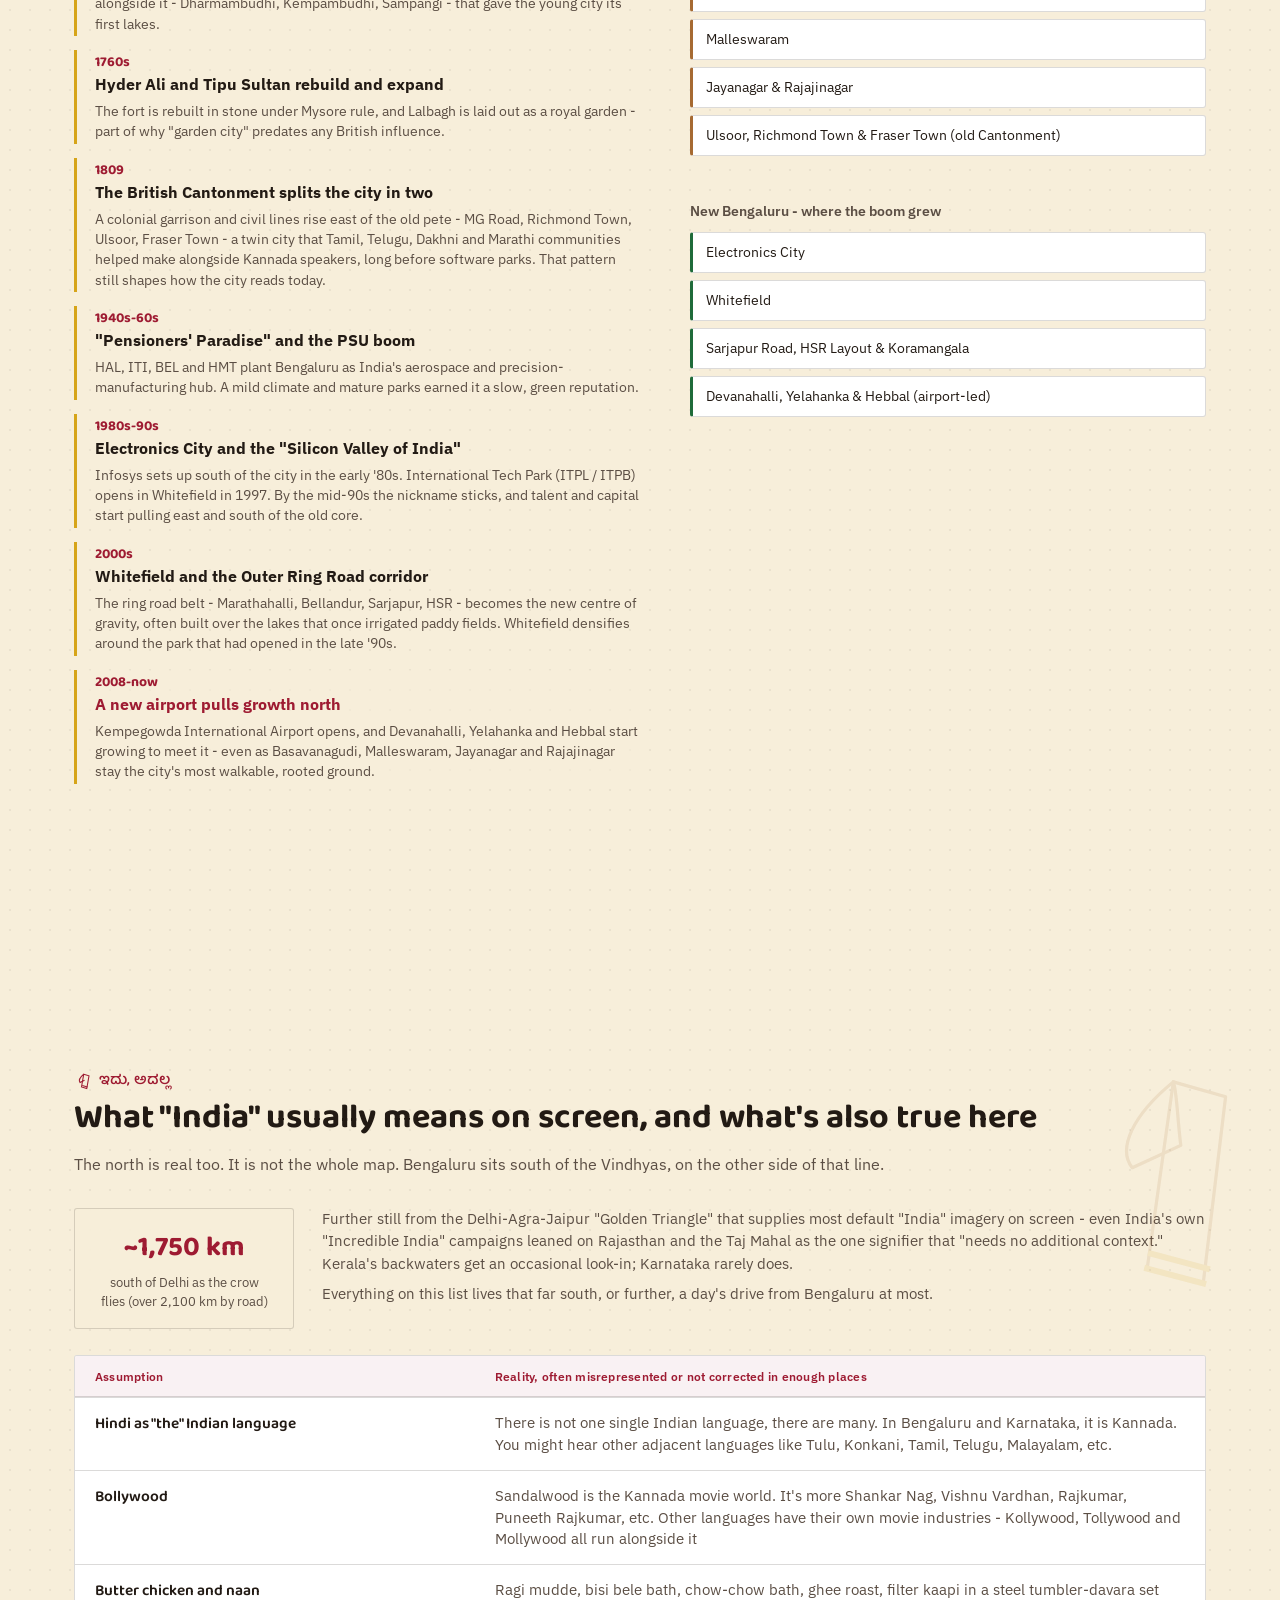
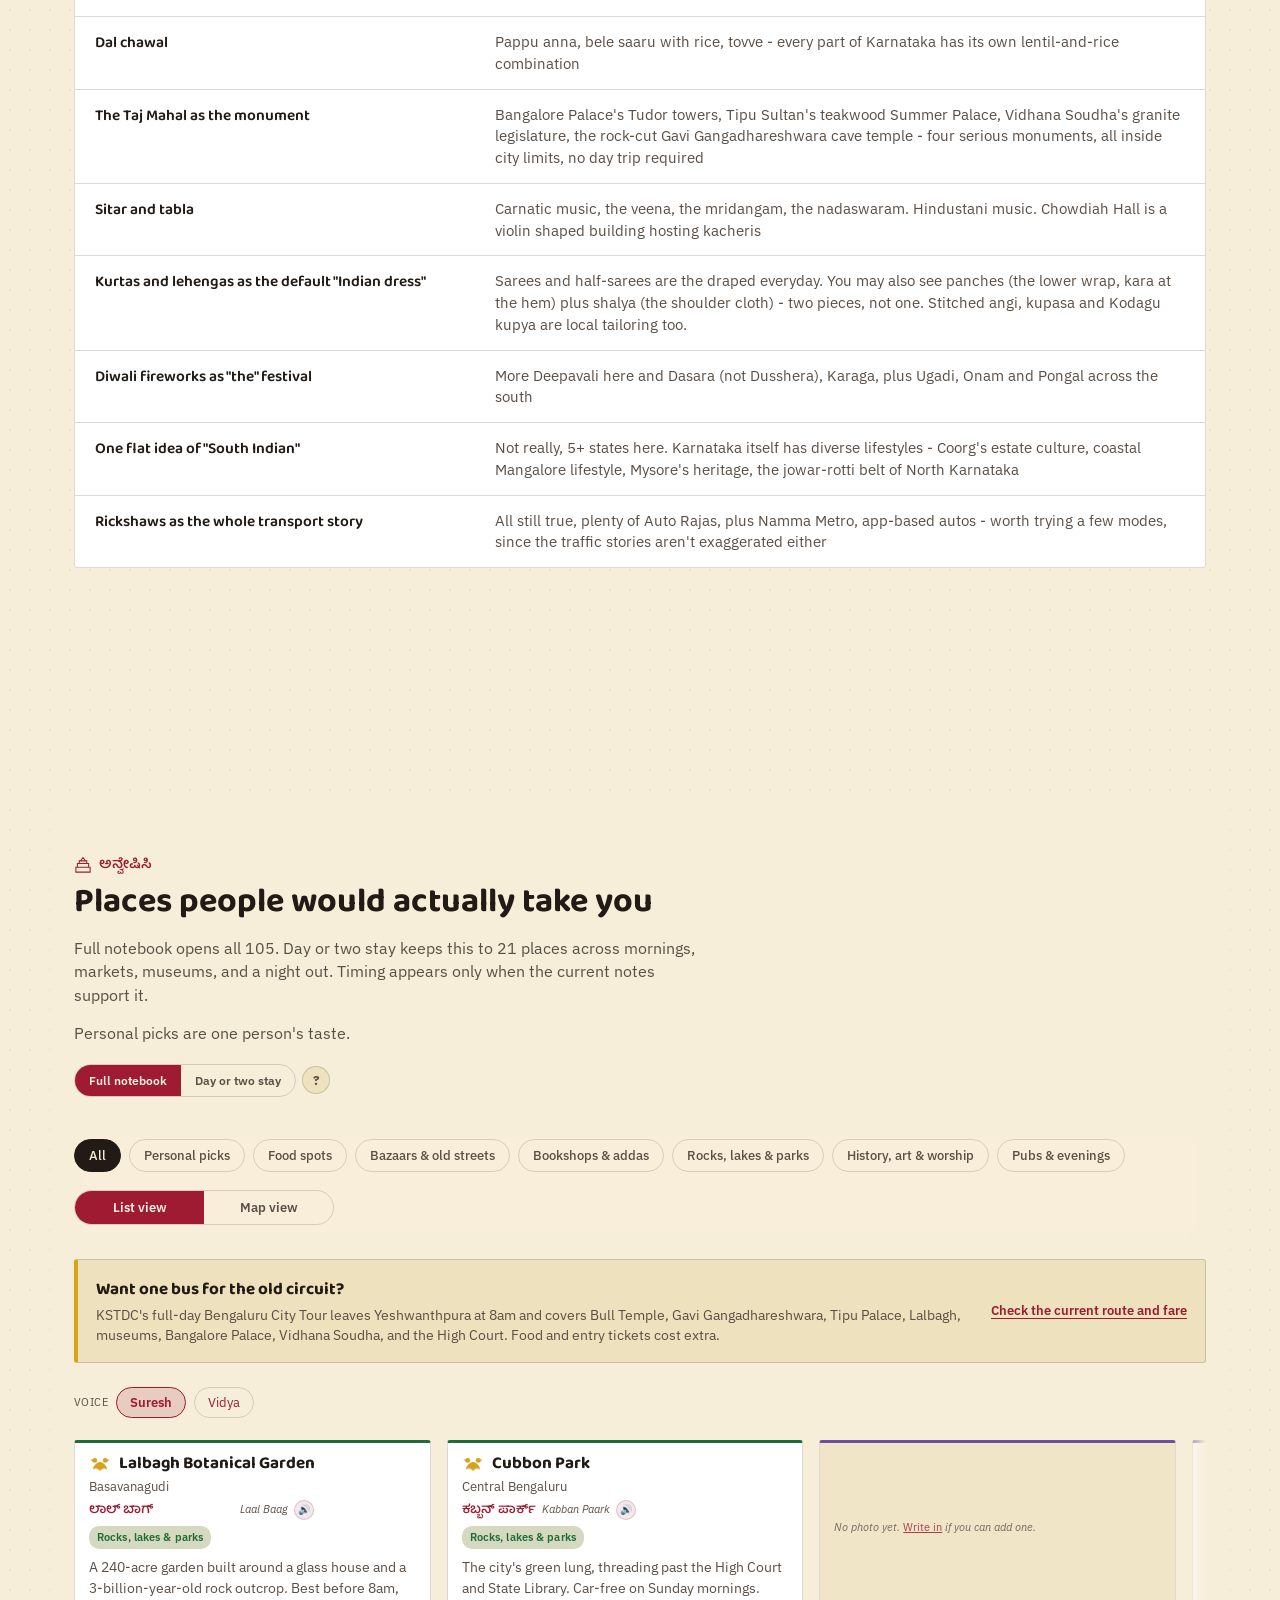
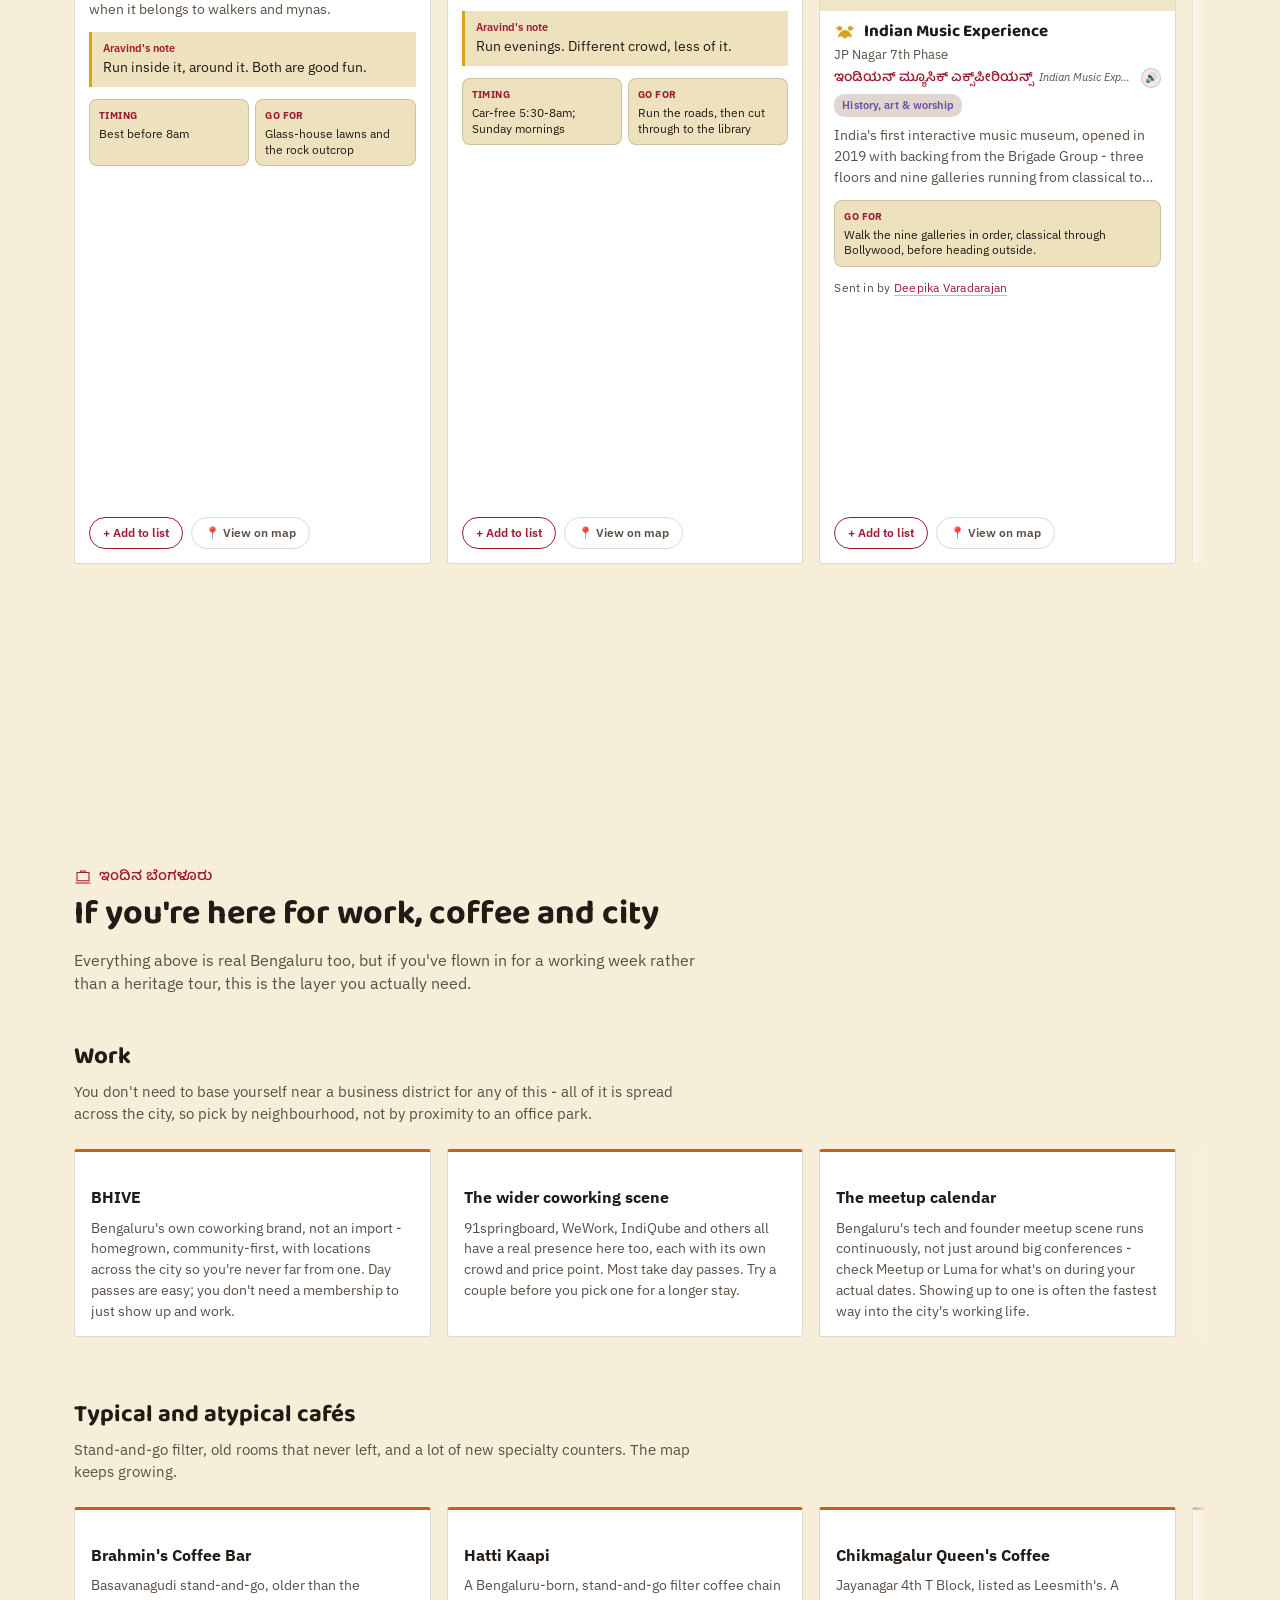
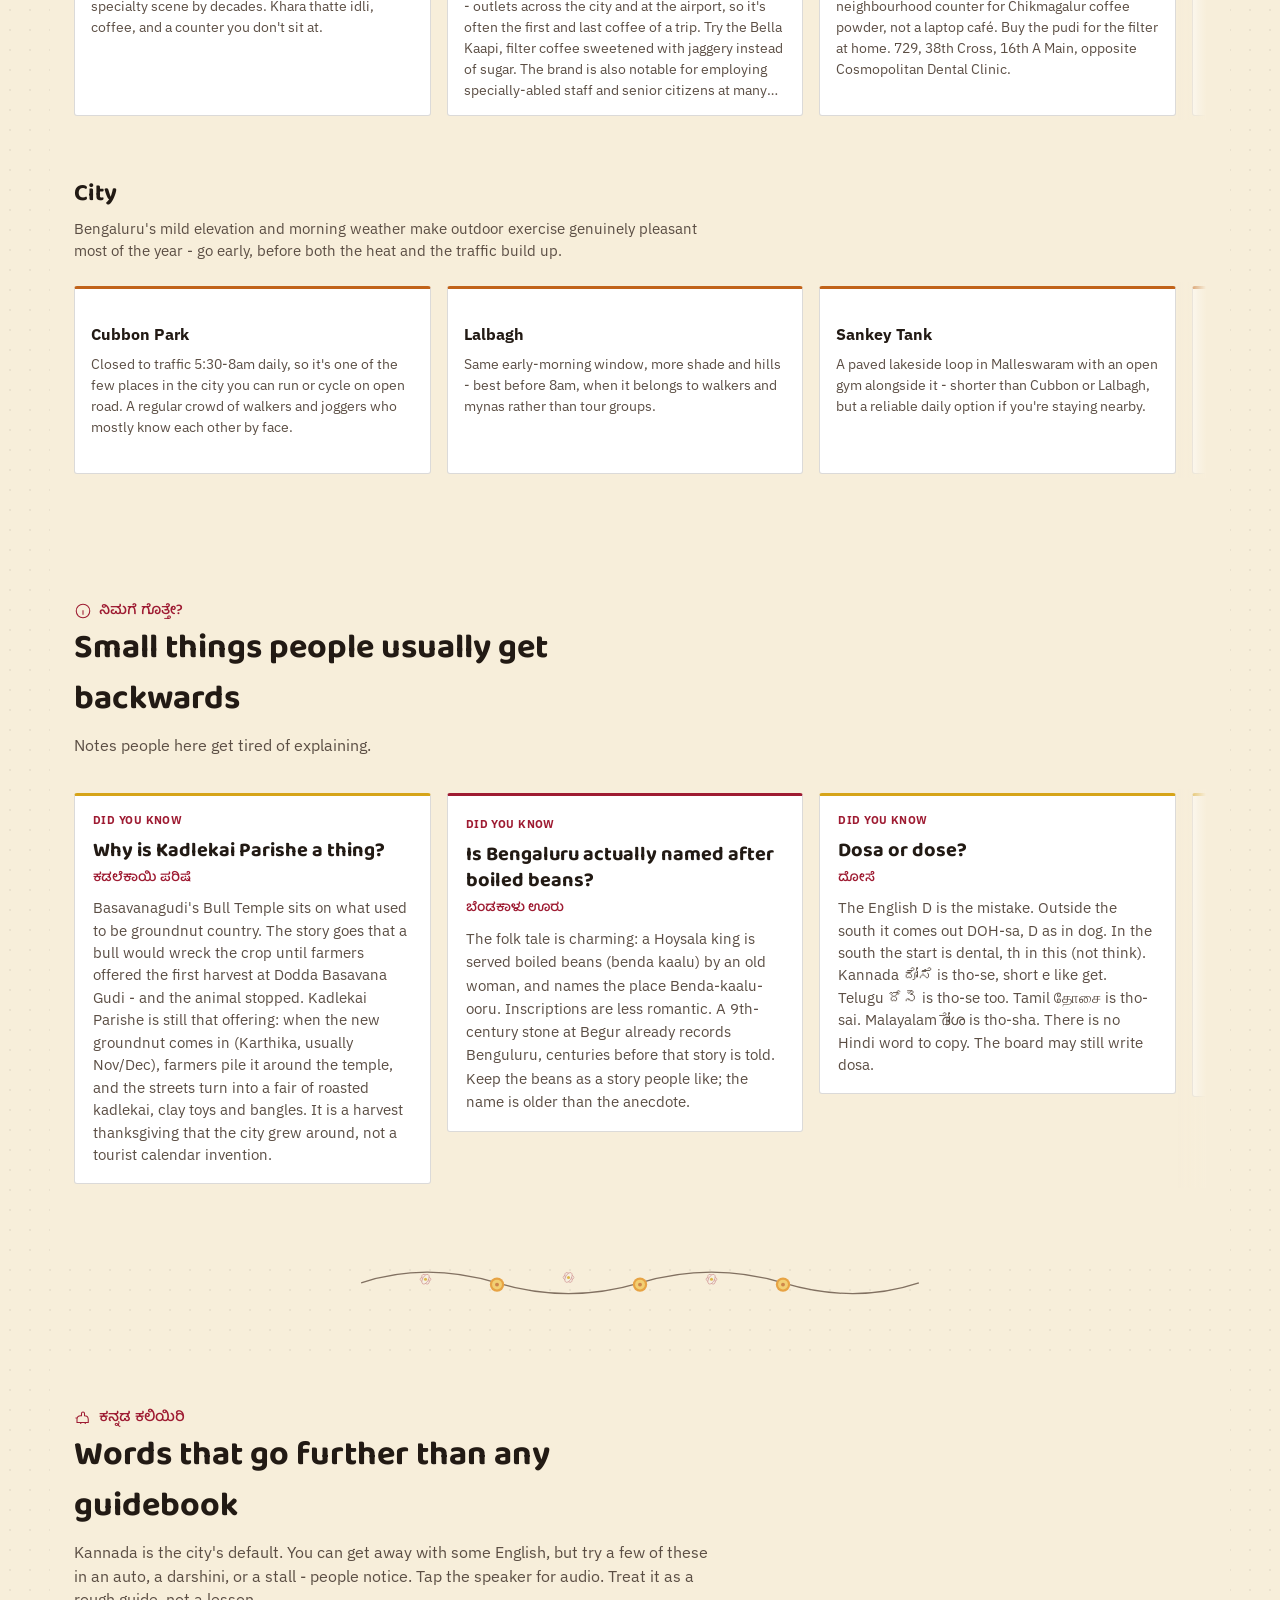
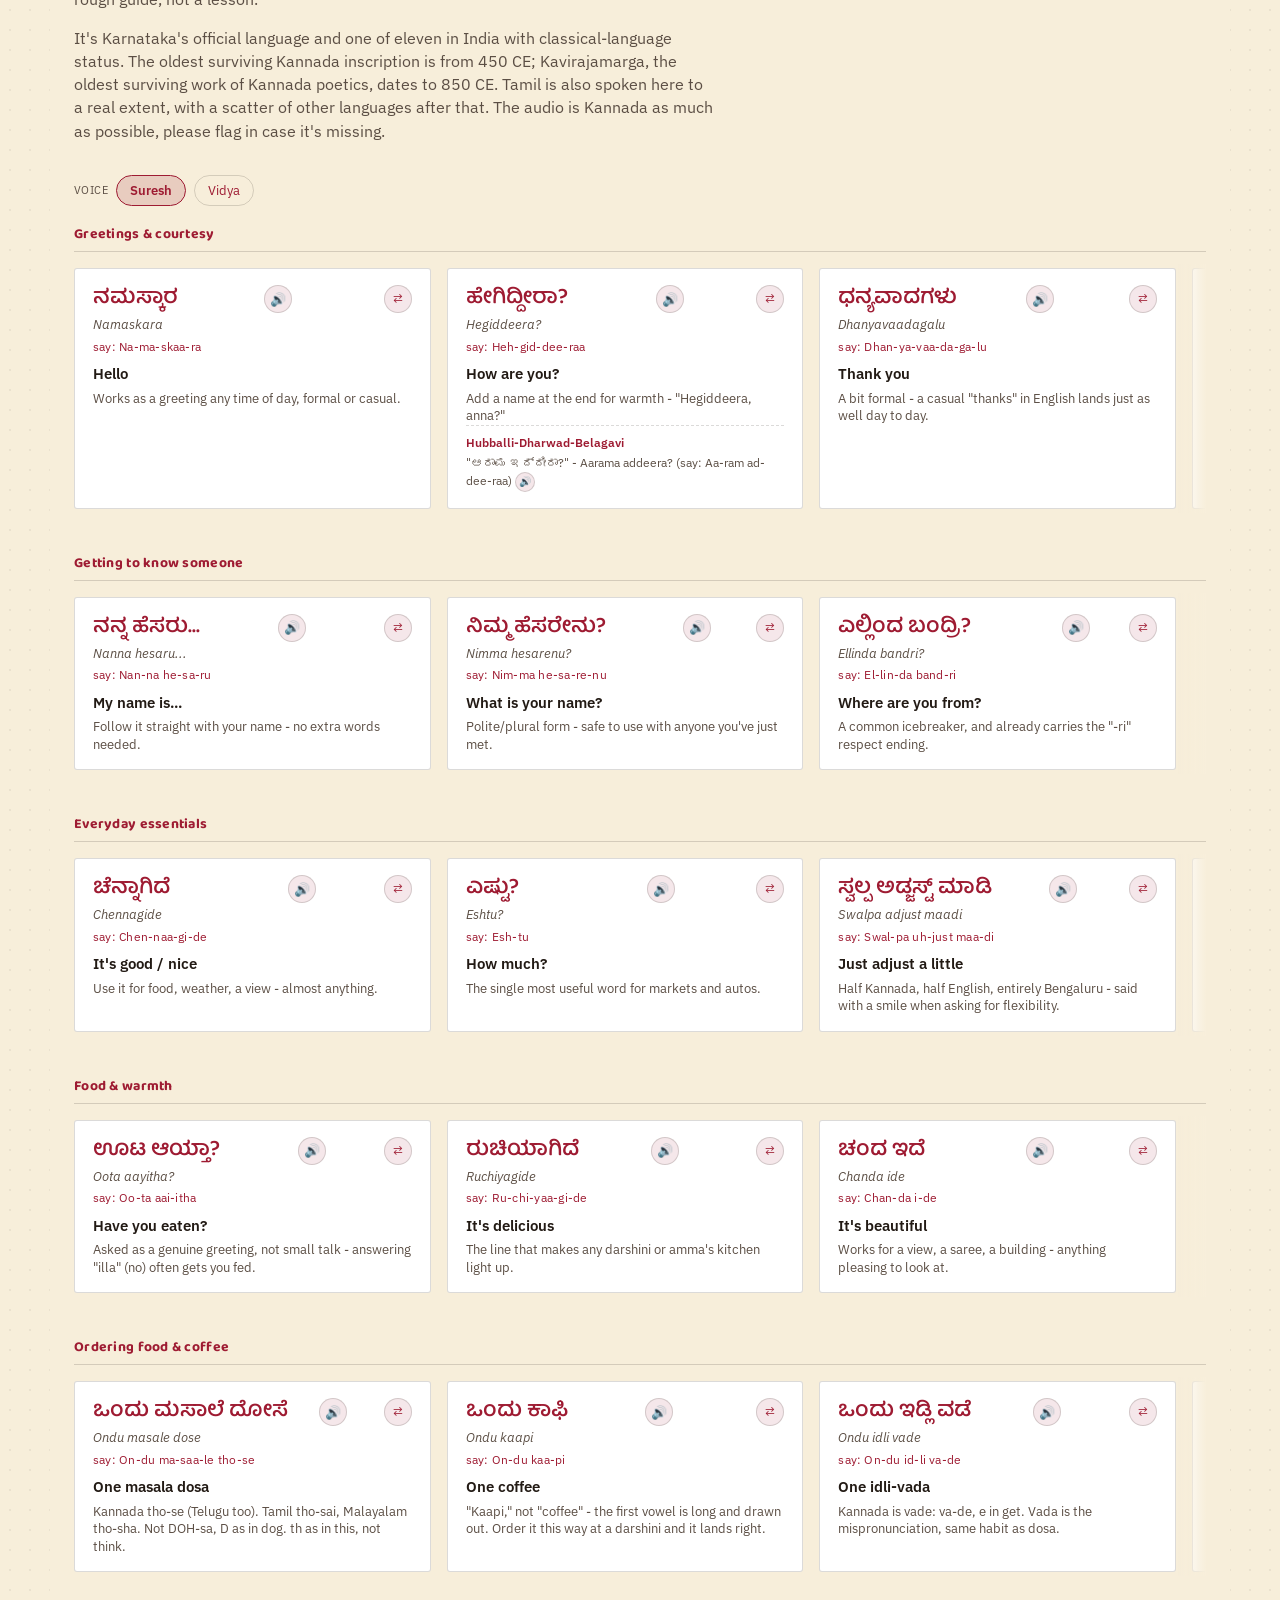
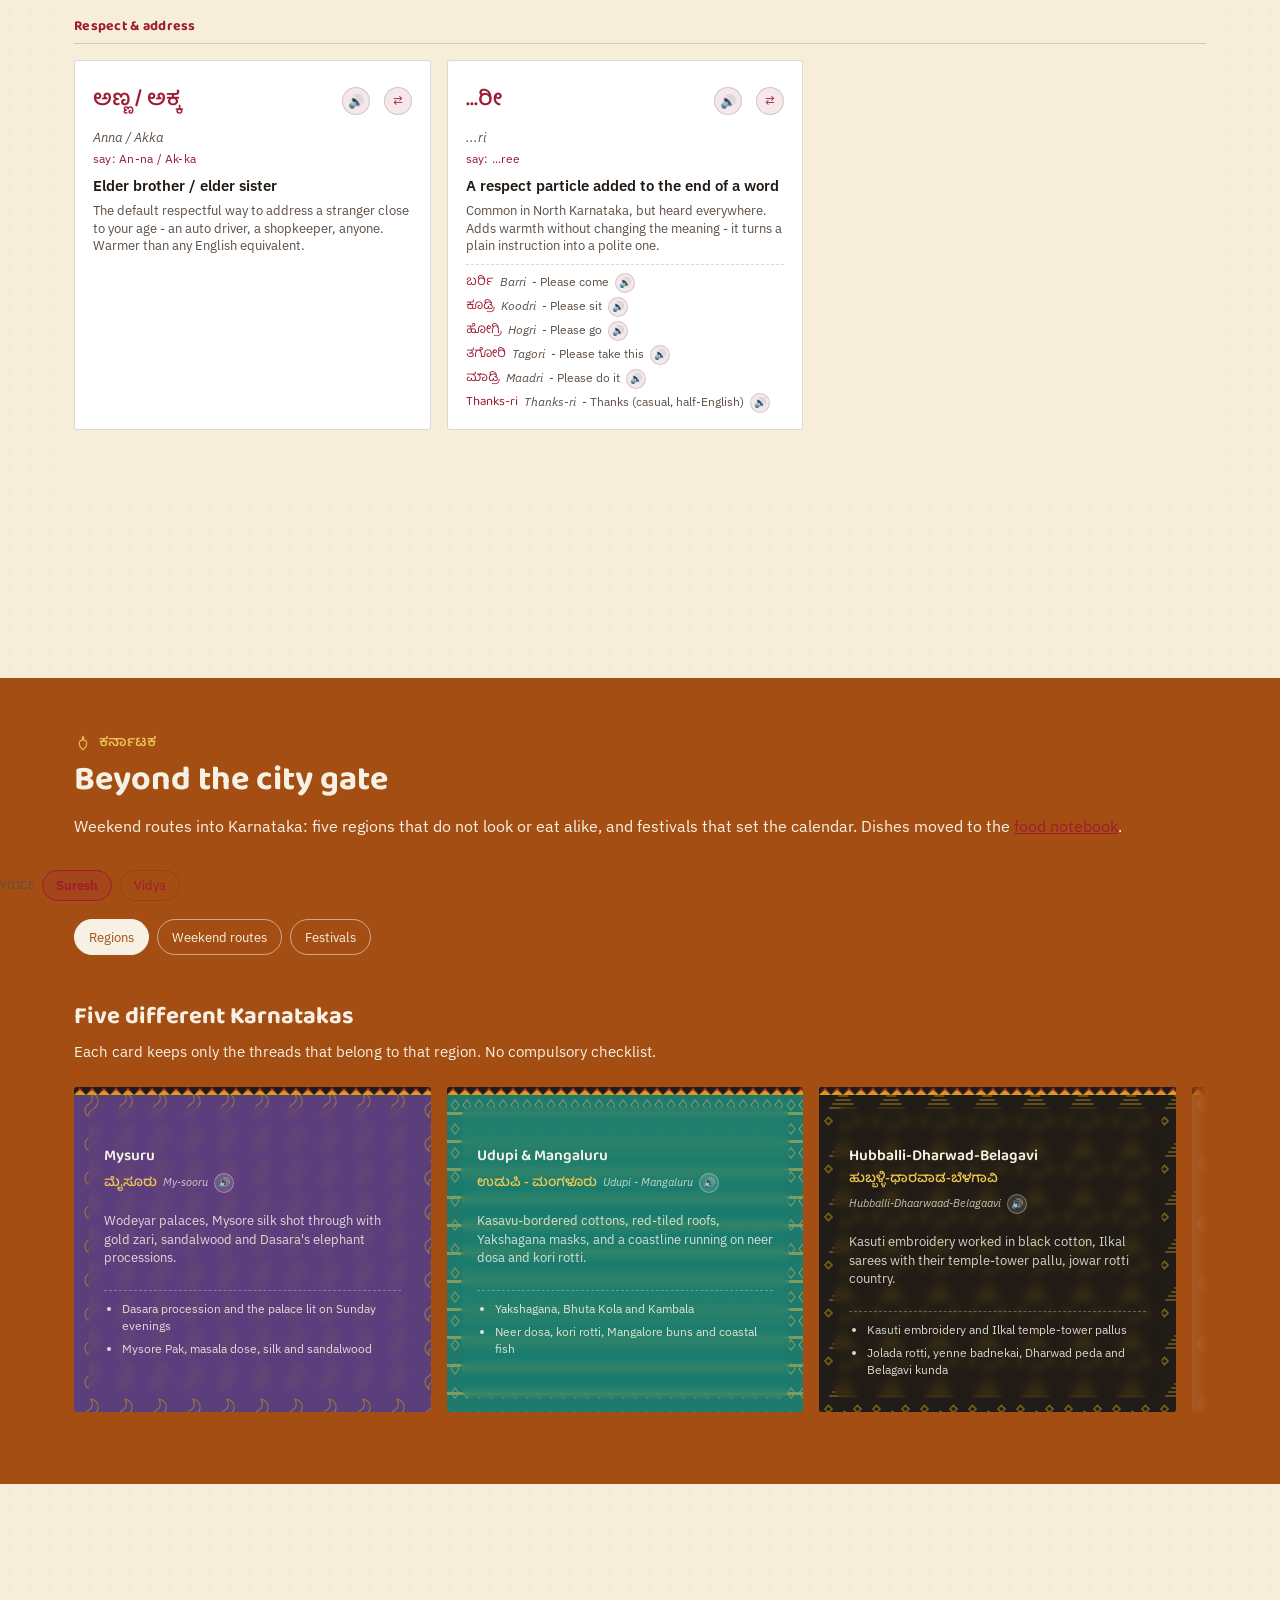
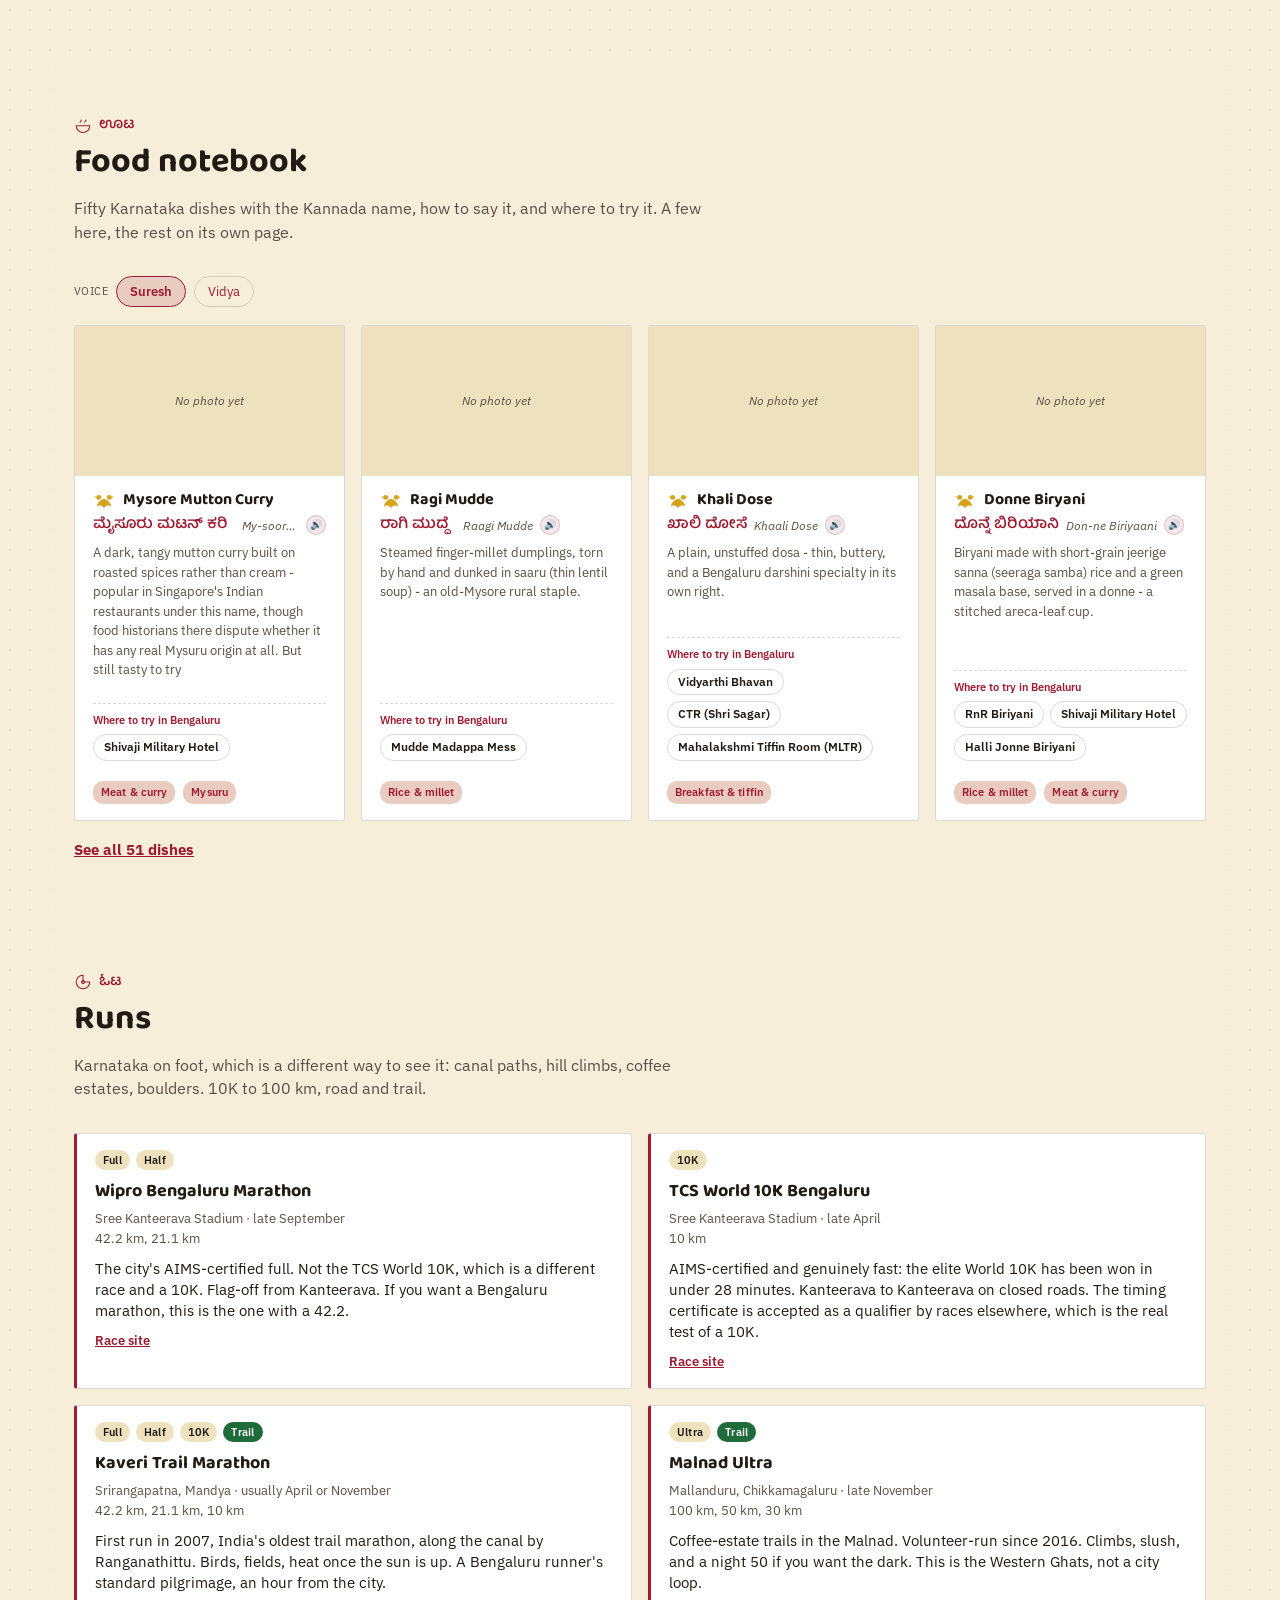
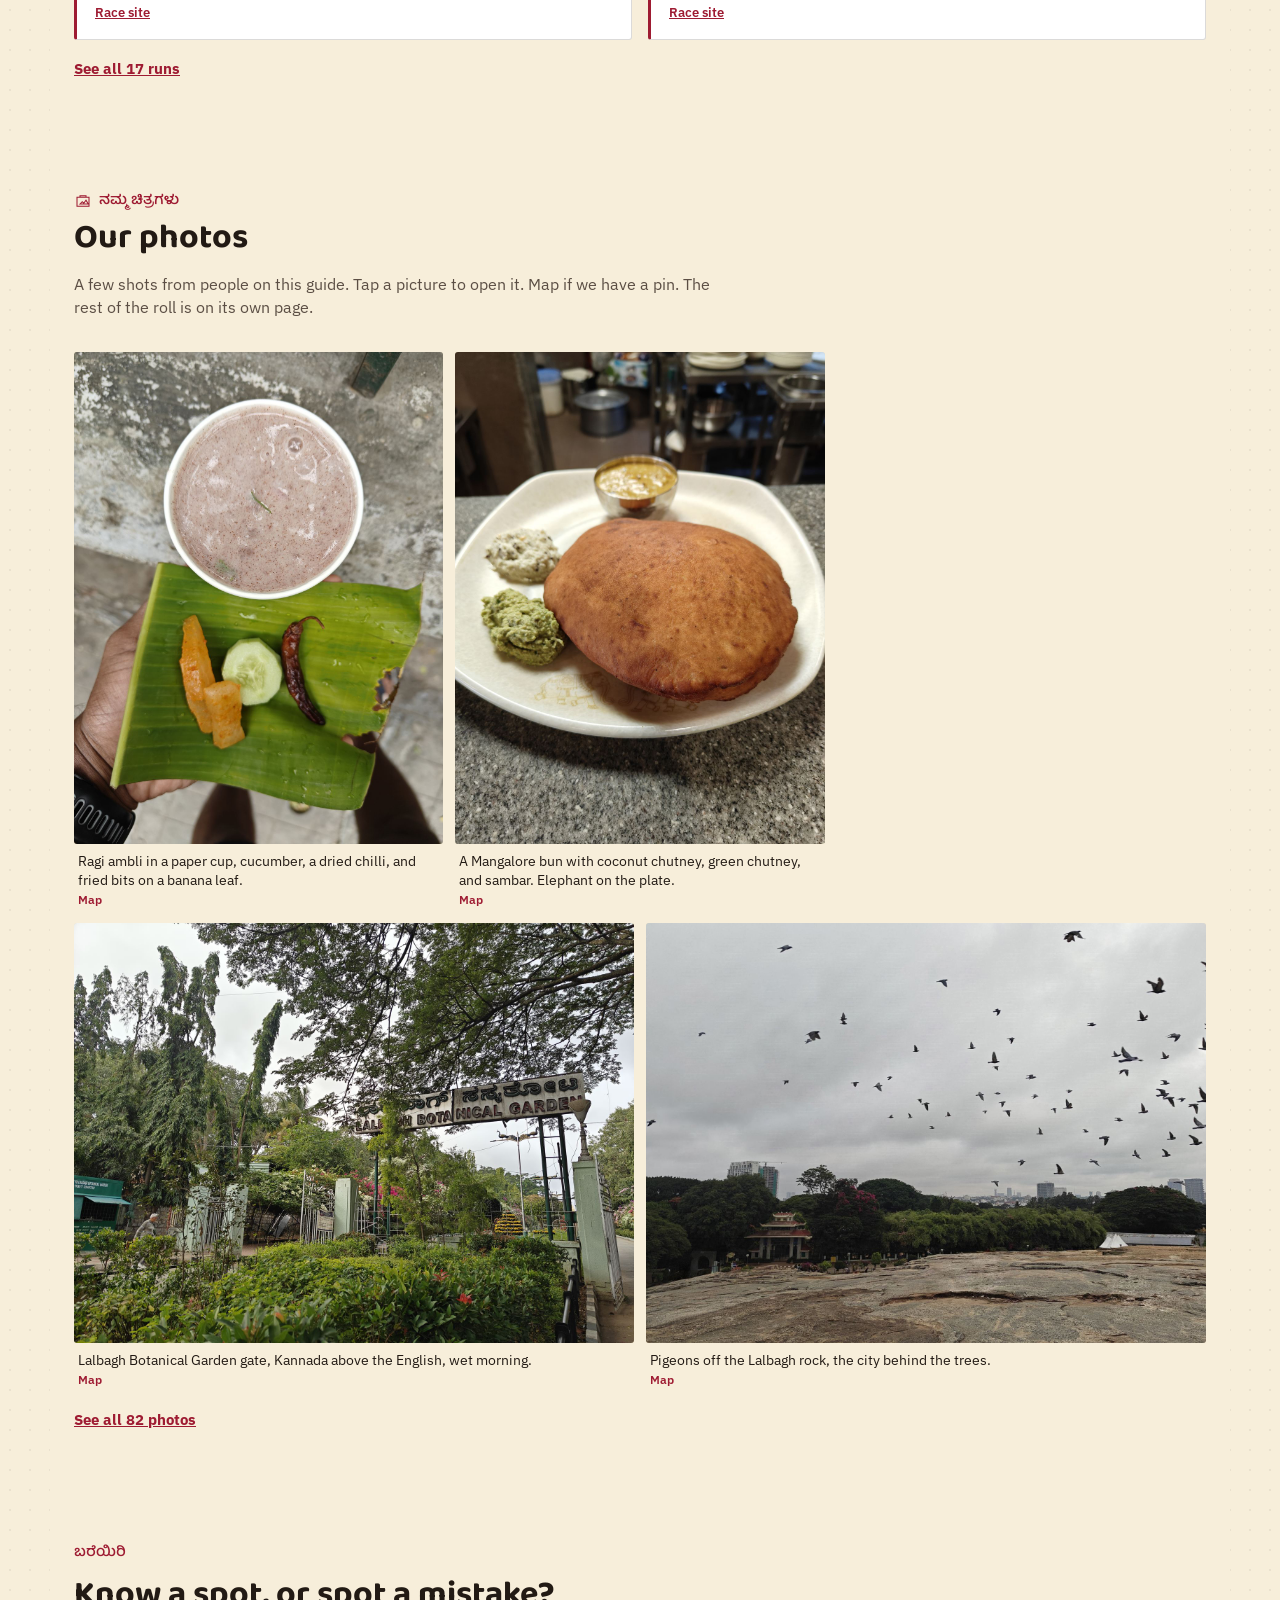
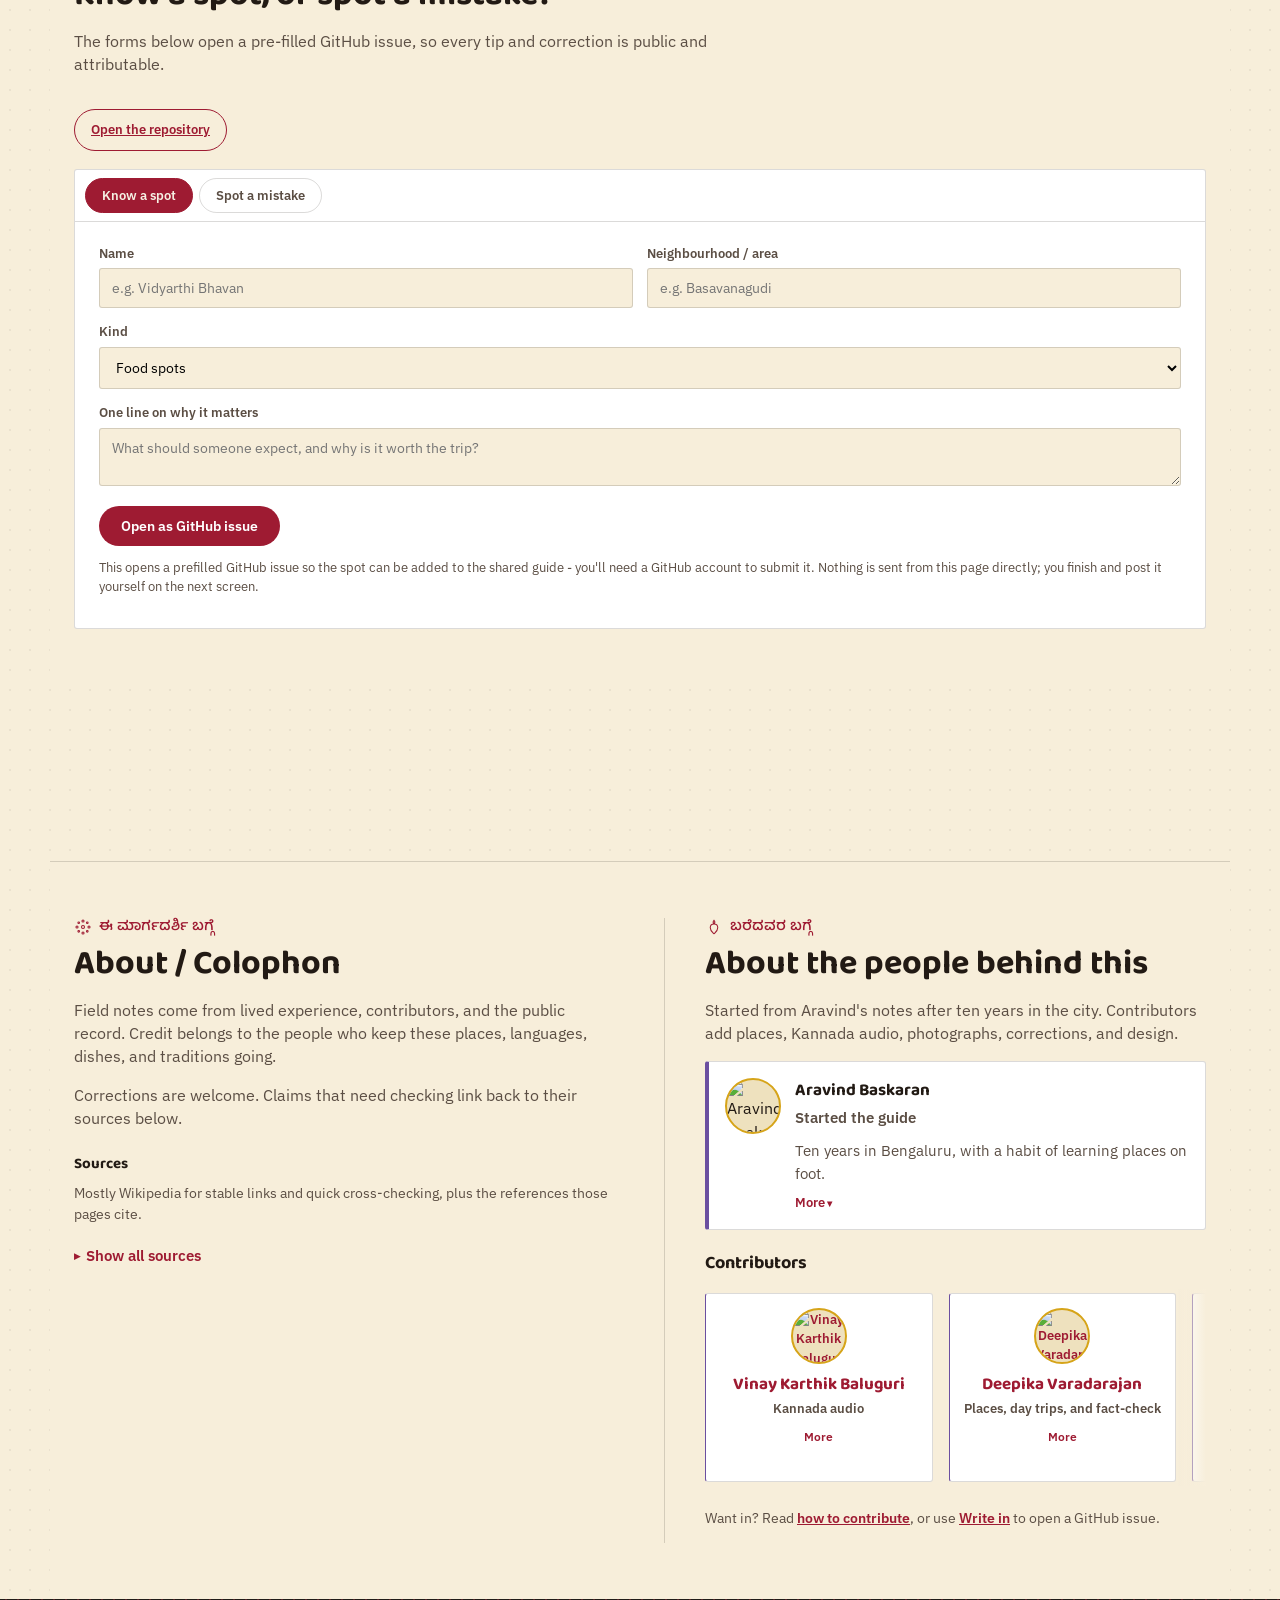
==== commit 7b825f56: "Add Prani sanctuary to Bengaluru guide Co-authored-by: aravindbaskaran <866903+aravindbaskaran@users" ====
--- a/docs/index.html
+++ b/docs/index.html
@@ -486,7 +486,7 @@
       <span class="kn kn-cycle" tabindex="0"><span class="kn-native">ಅನ್ವೇಷಿಸಿ</span><span class="kn-en">explore</span></span>
     </div>
     <h2>Places people would actually take you</h2>
-    <p>Full notebook opens all 99. Day or two stay keeps this to 21 places across mornings, markets, museums, and a night out. Timing appears only when the current notes support it.</p>
+    <p>Full notebook opens all 105. Day or two stay keeps this to 21 places across mornings, markets, museums, and a night out. Timing appears only when the current notes support it.</p>
     <p class="stay-only">Personal picks are one person's taste.</p>
     <div class="mode-cluster explore-mode">
       <div class="mode-toggle" role="group" aria-label="Guide depth">
@@ -965,10 +965,10 @@
 </div>
 
 <script src="https://unpkg.com/leaflet@1.9.4/dist/leaflet.js" integrity="sha256-20nQCchB9co0qIjJZRGuk2/Z9VM+kNiyxNV1lvTlZBo=" crossorigin=""></script>
-<script src="js/gallery.js?v=20260917c"></script>
+<script src="js/gallery.js?v=20261012a"></script>
 <script src="js/races.js?v=20260917c"></script>
 <script src="js/food.js?v=20260917c"></script>
-<script src="js/guide.js?v=20260924a"></script>
+<script src="js/guide.js?v=20261012a"></script>
 <script type="module" src="kannada-voice.js"></script>
 <script src="js/stage-bands.js?v=20260916k"></script>
 <script src="js/stage-bands-straight.js?v=20260916l"></script>
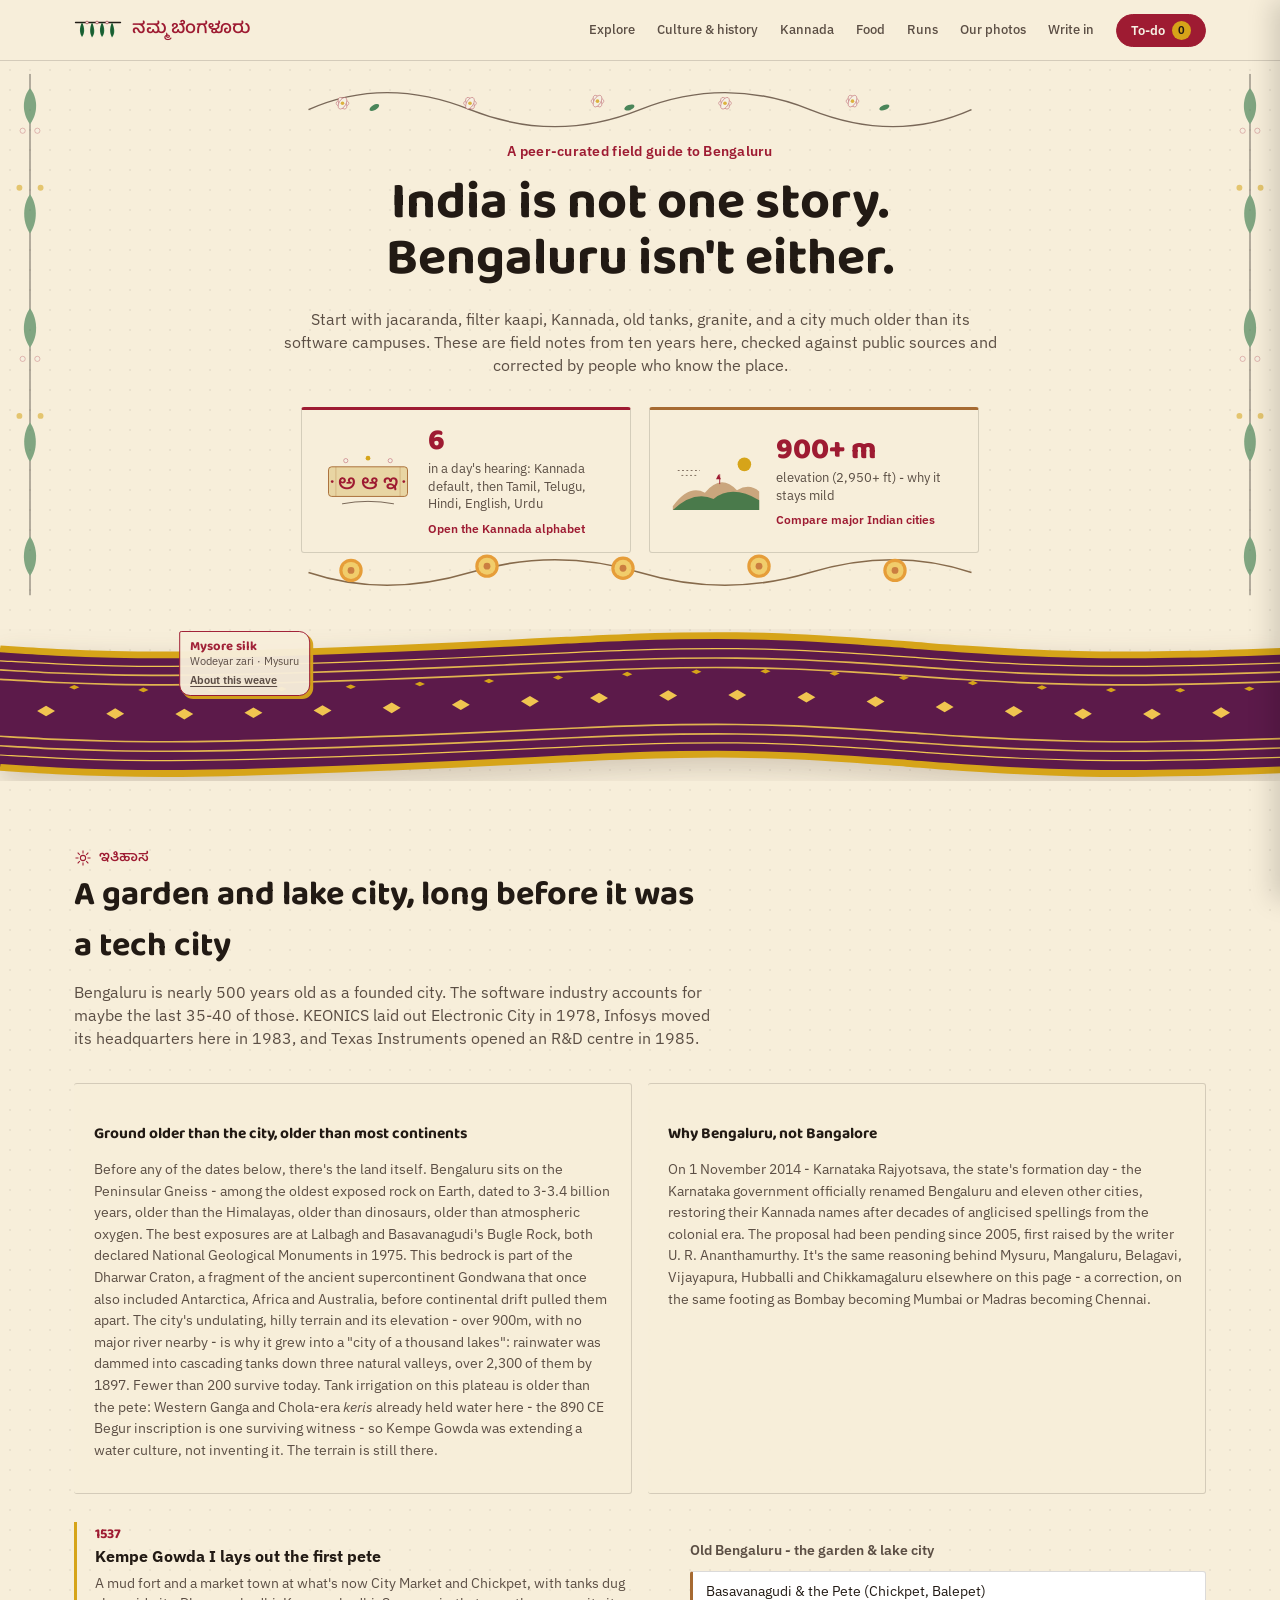
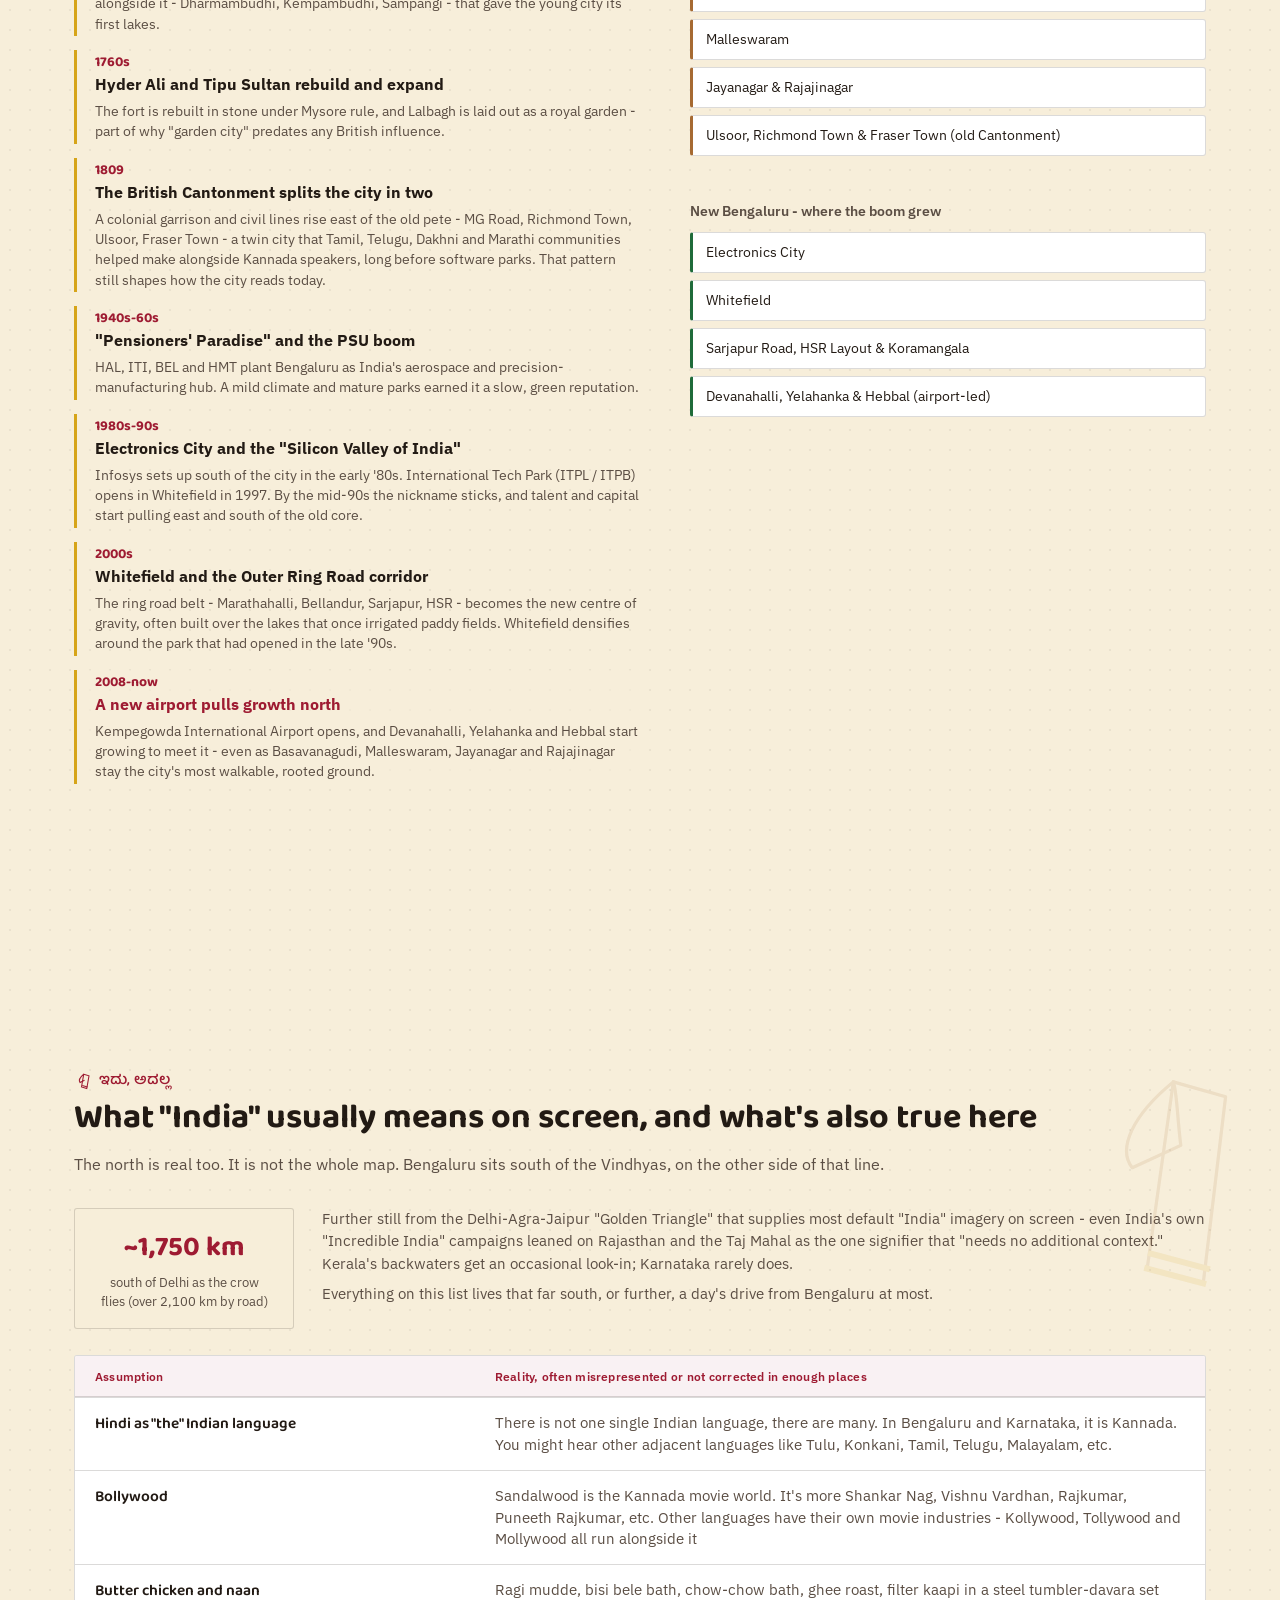
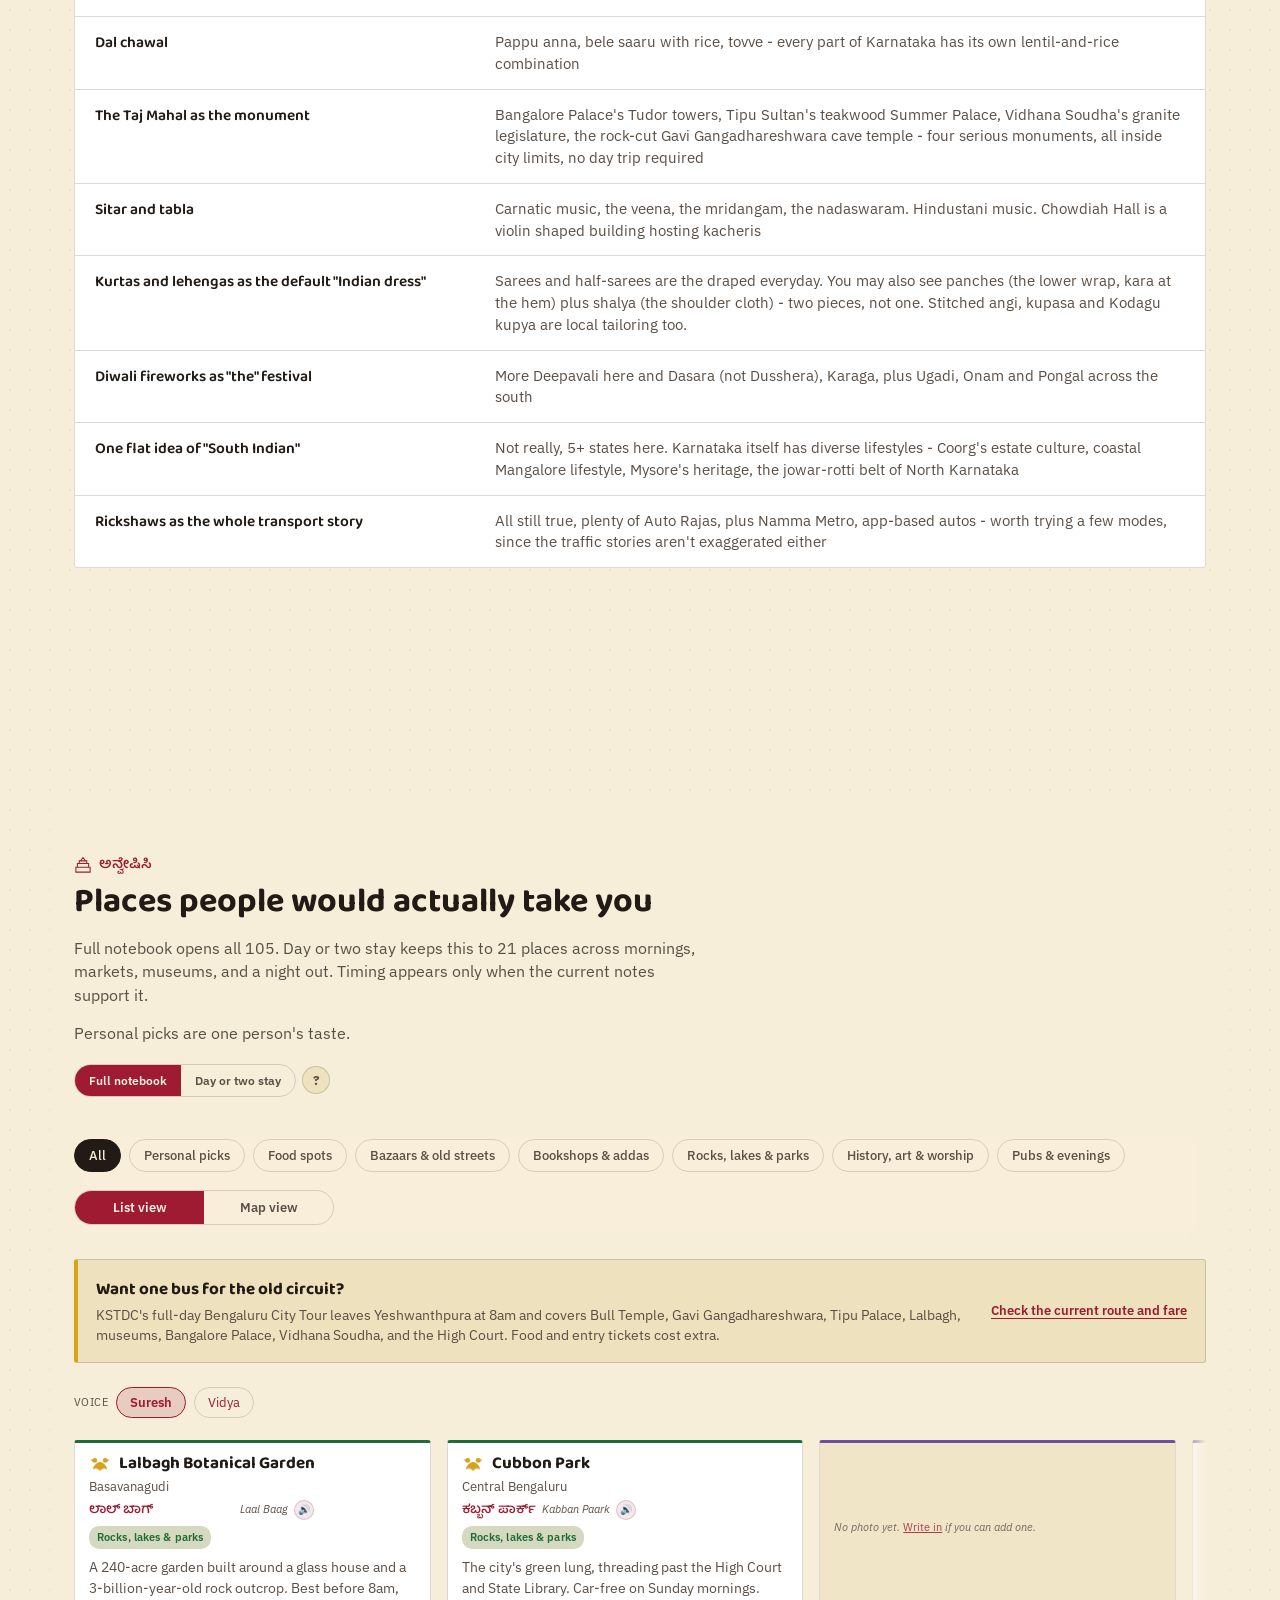
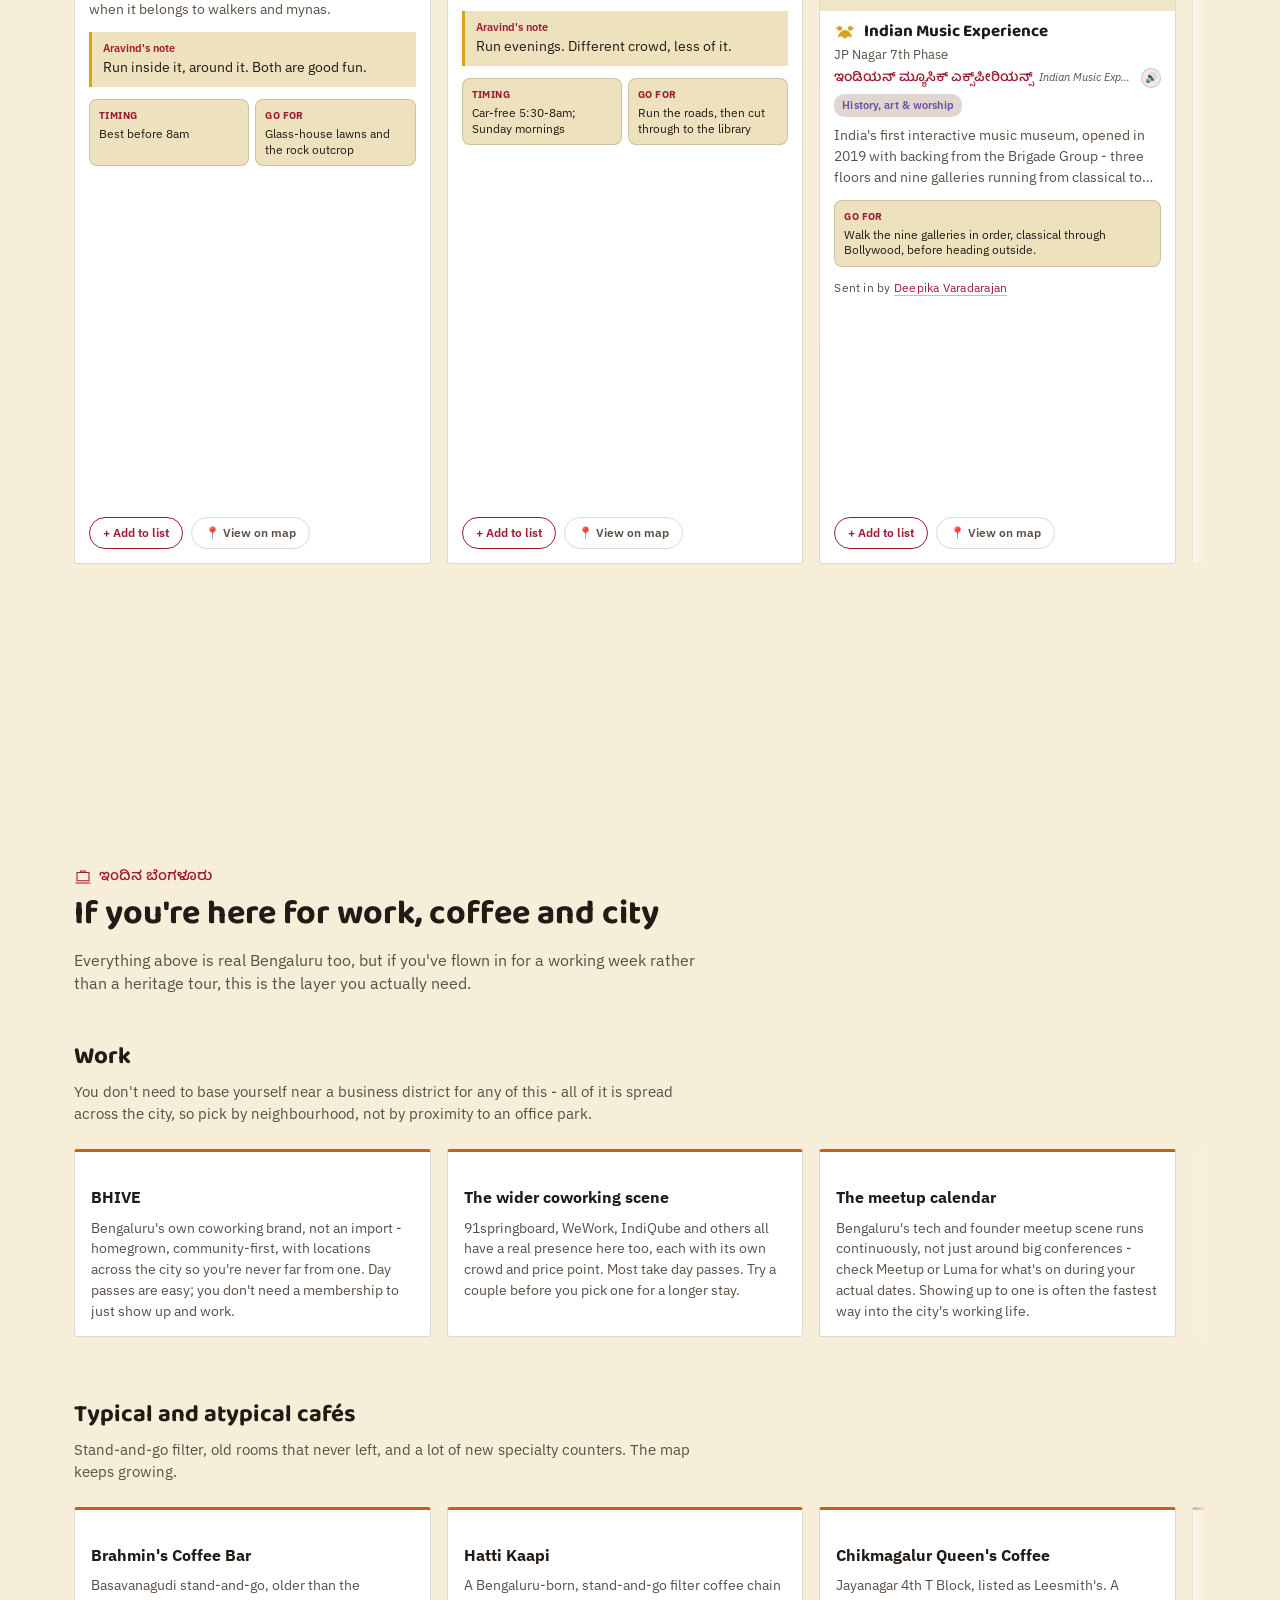
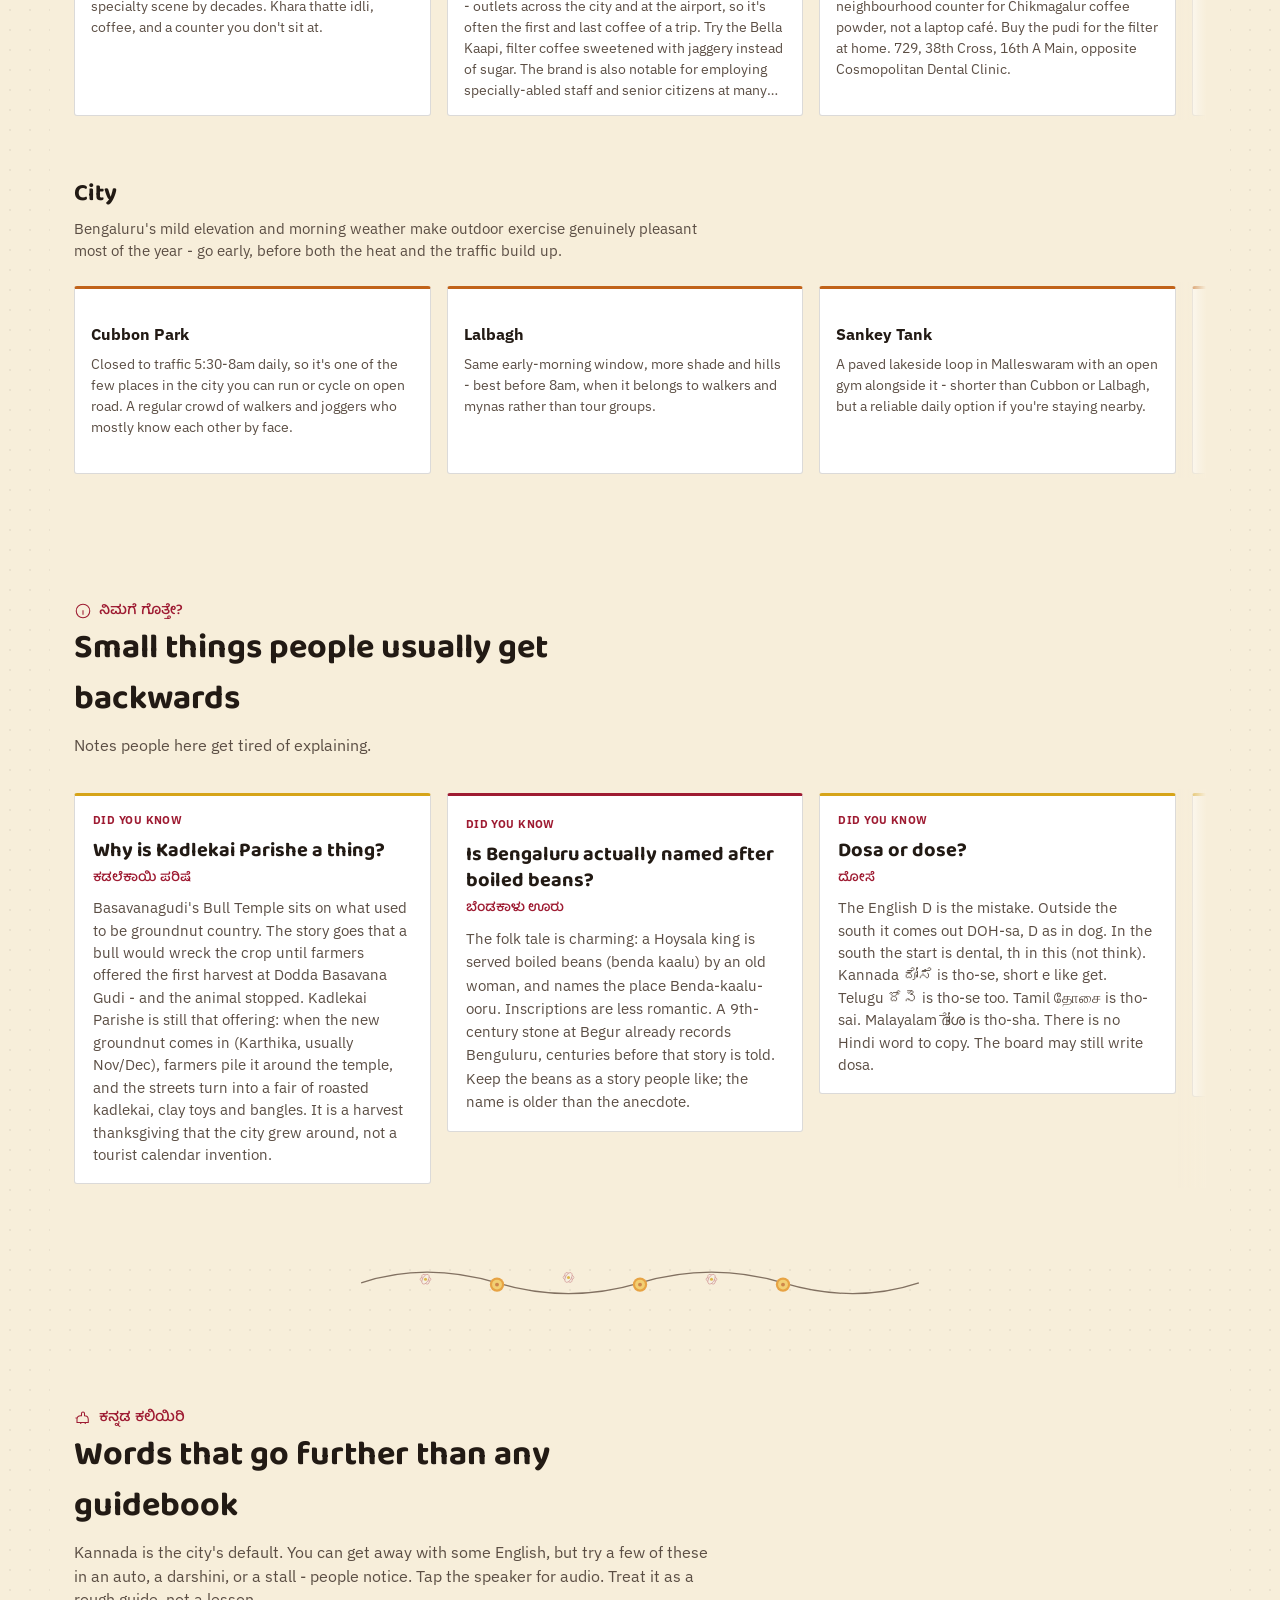
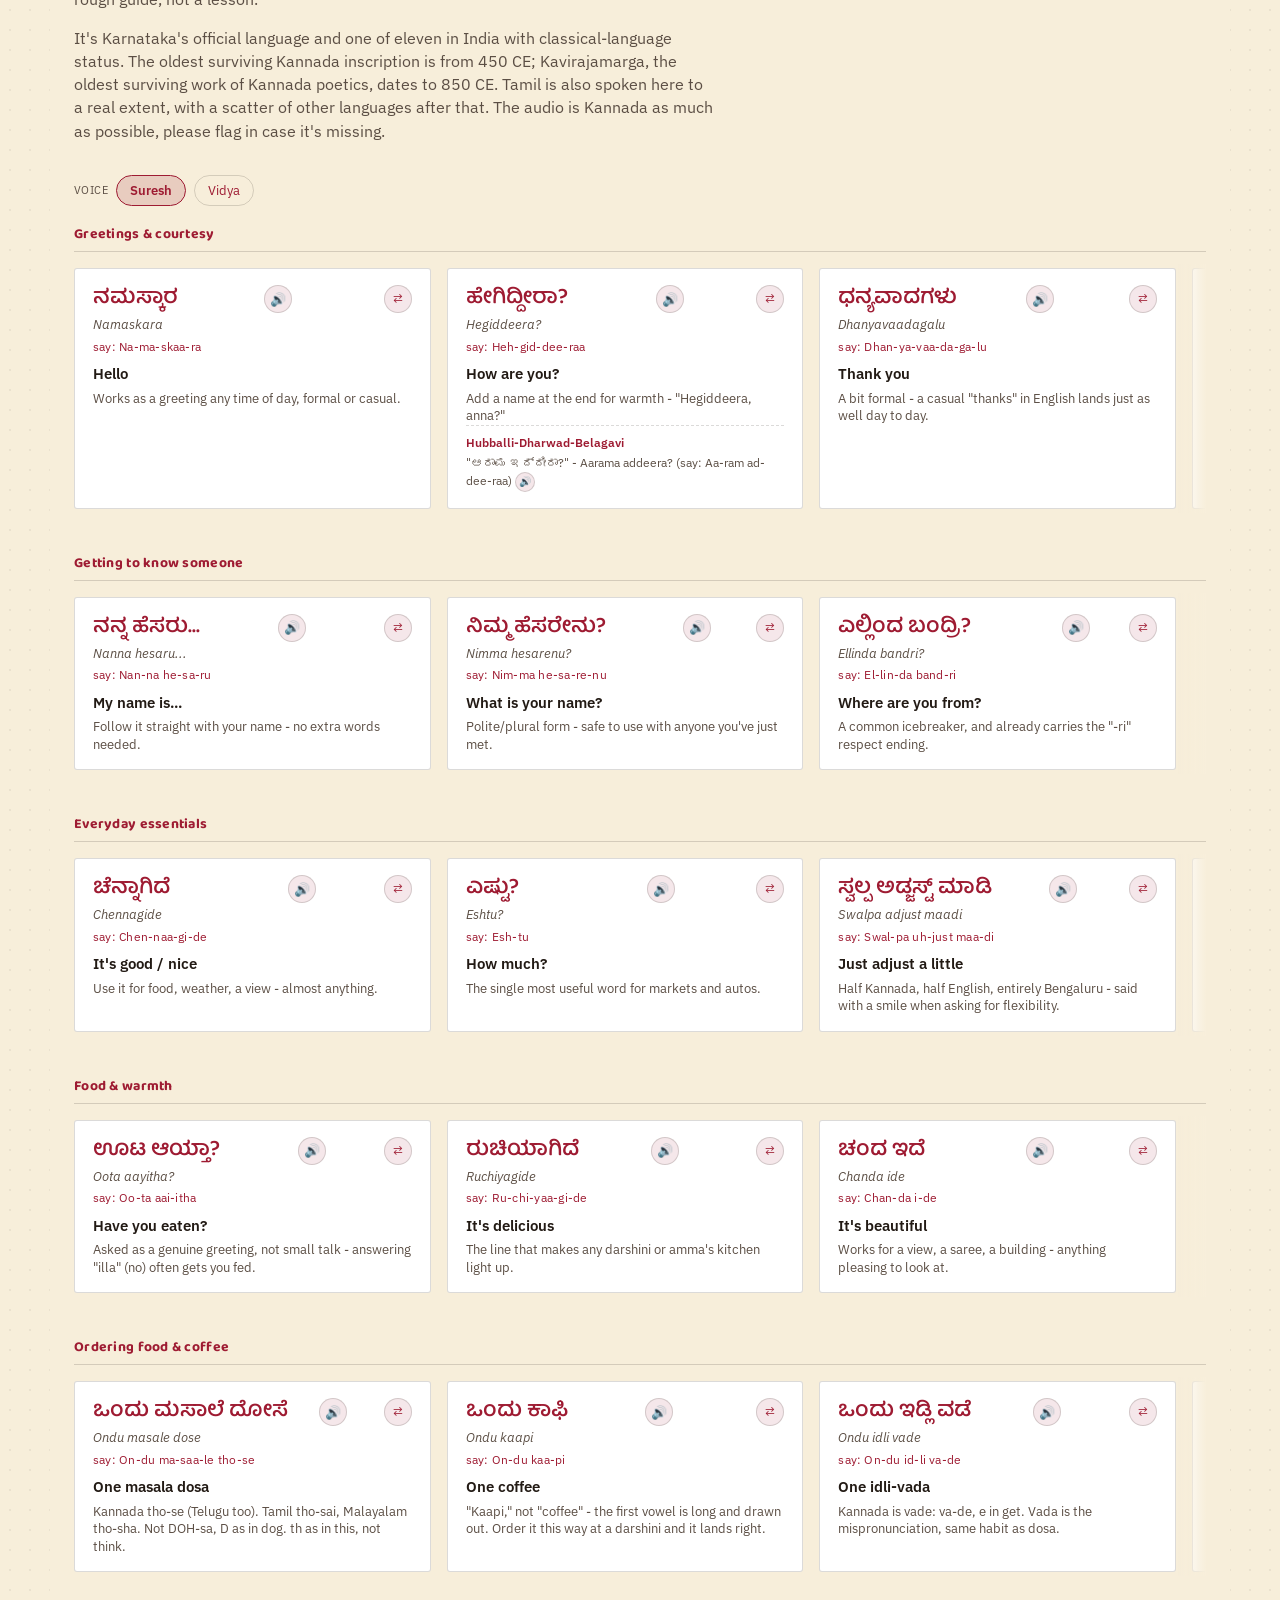
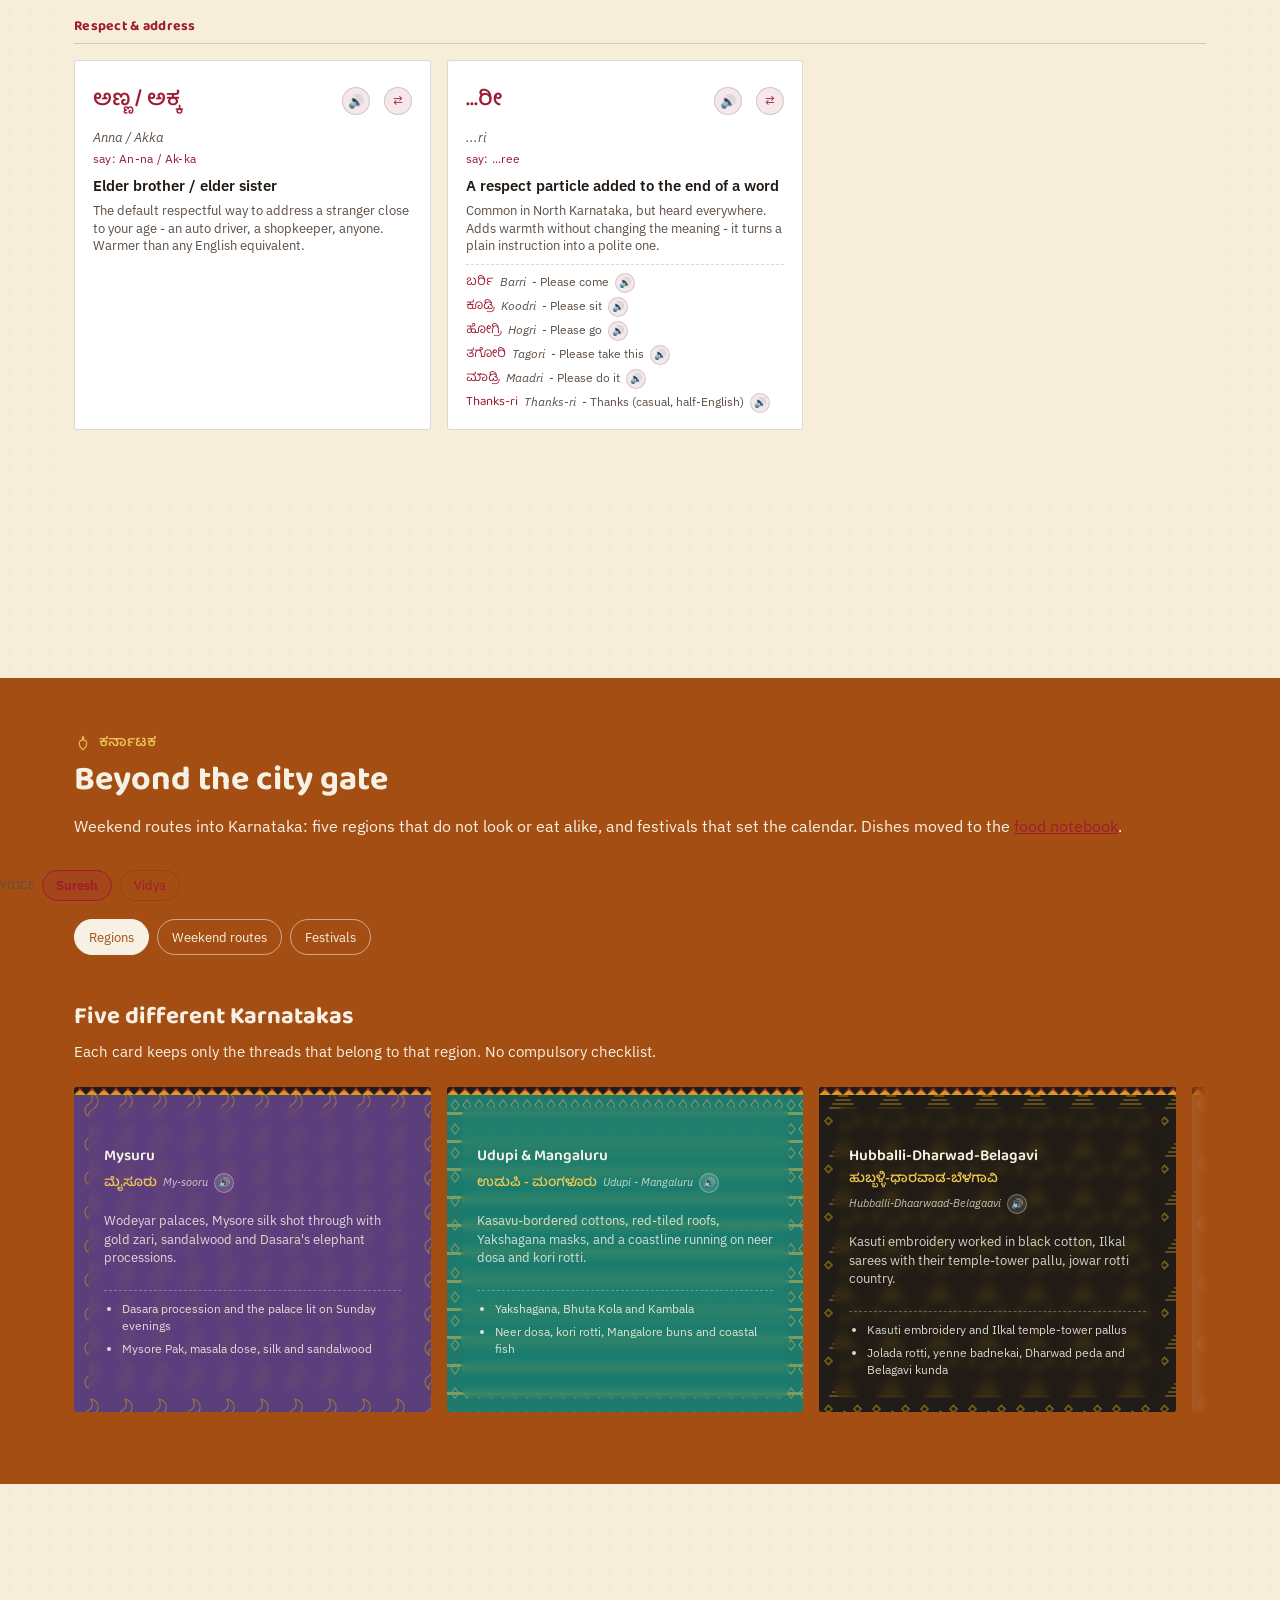
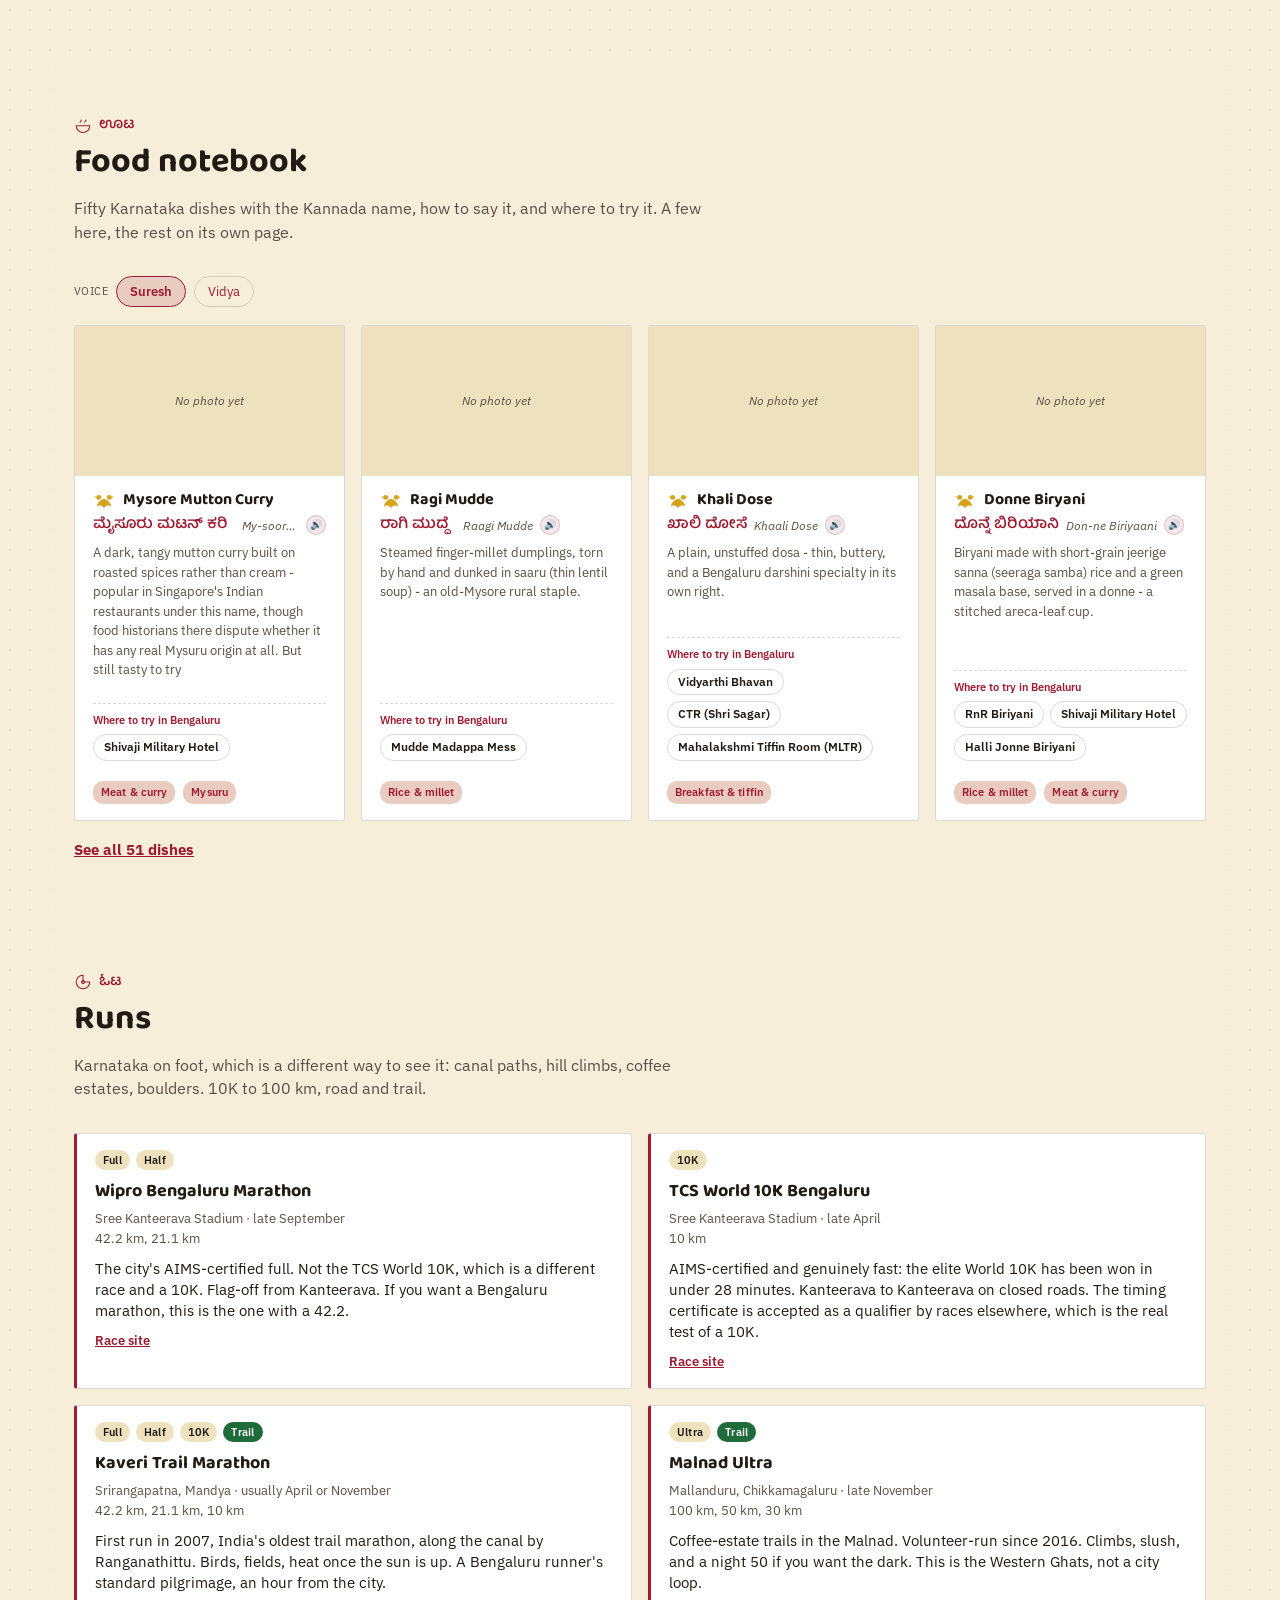
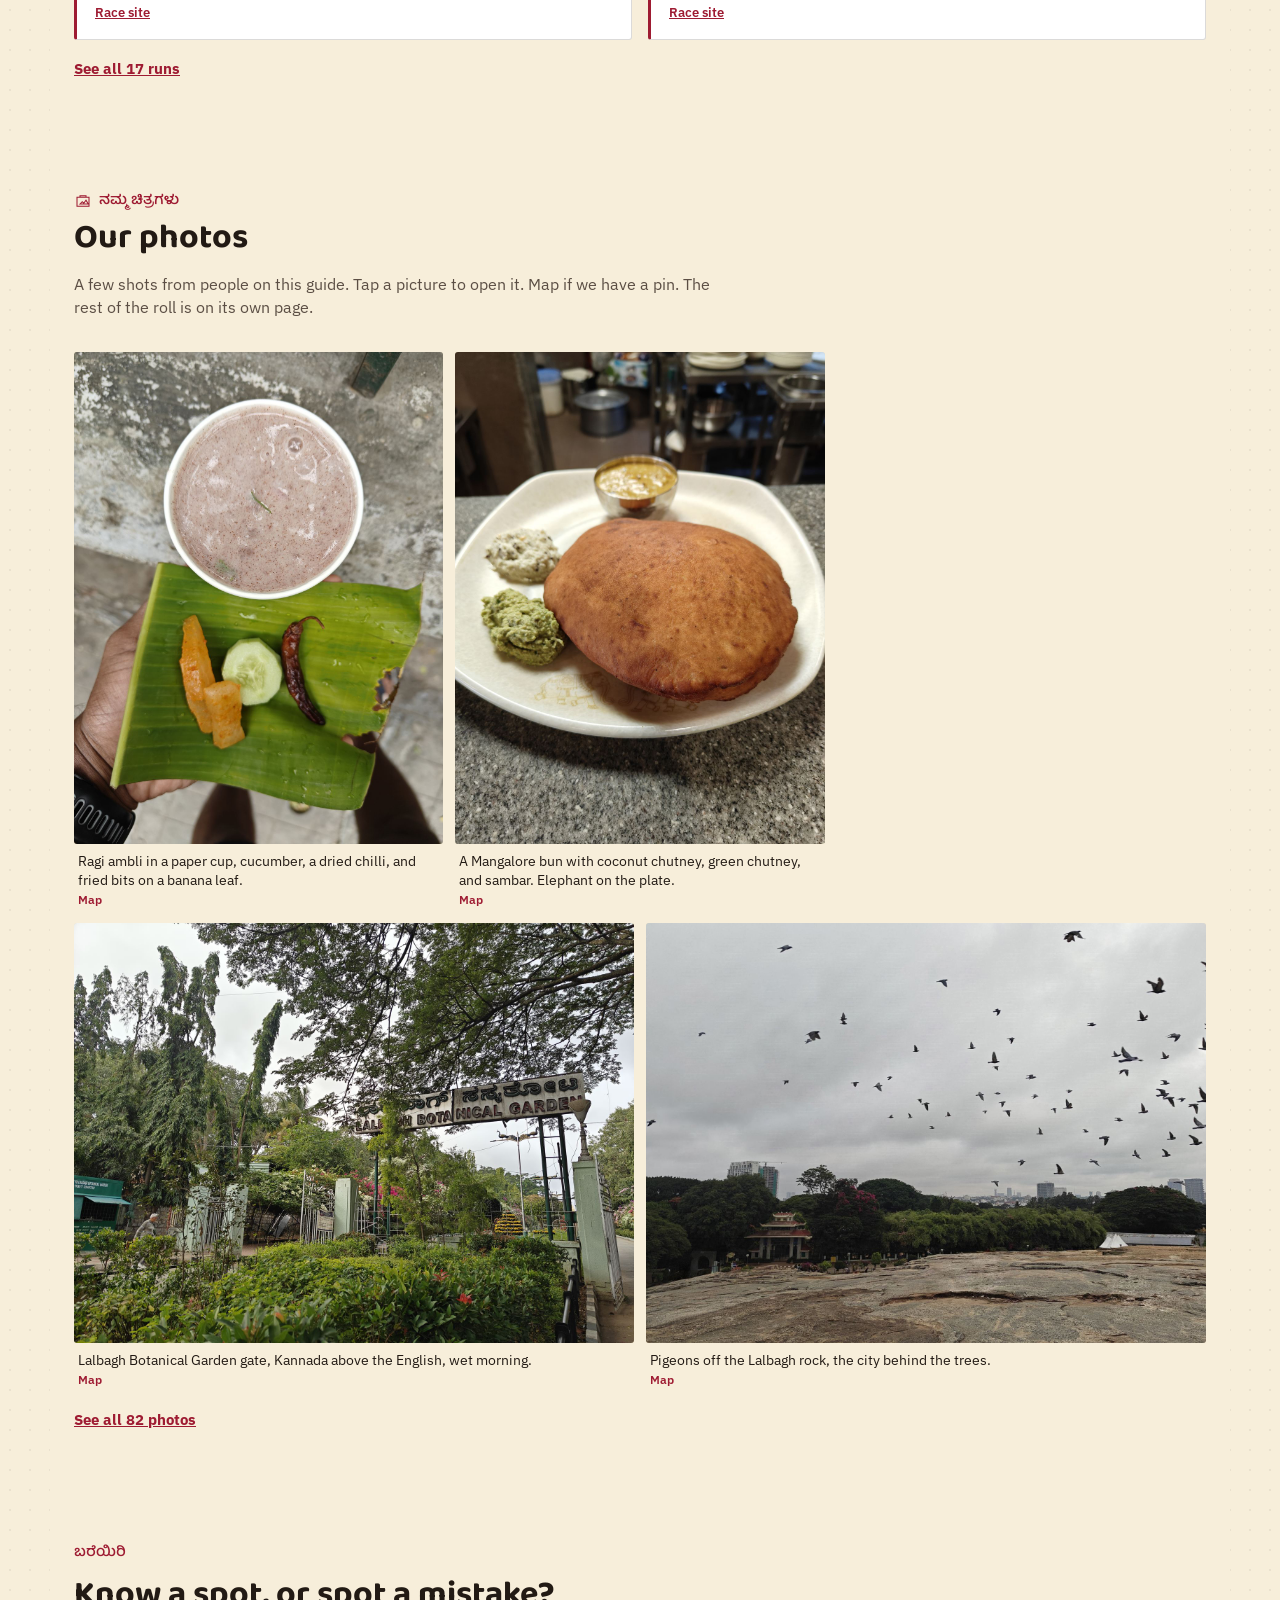
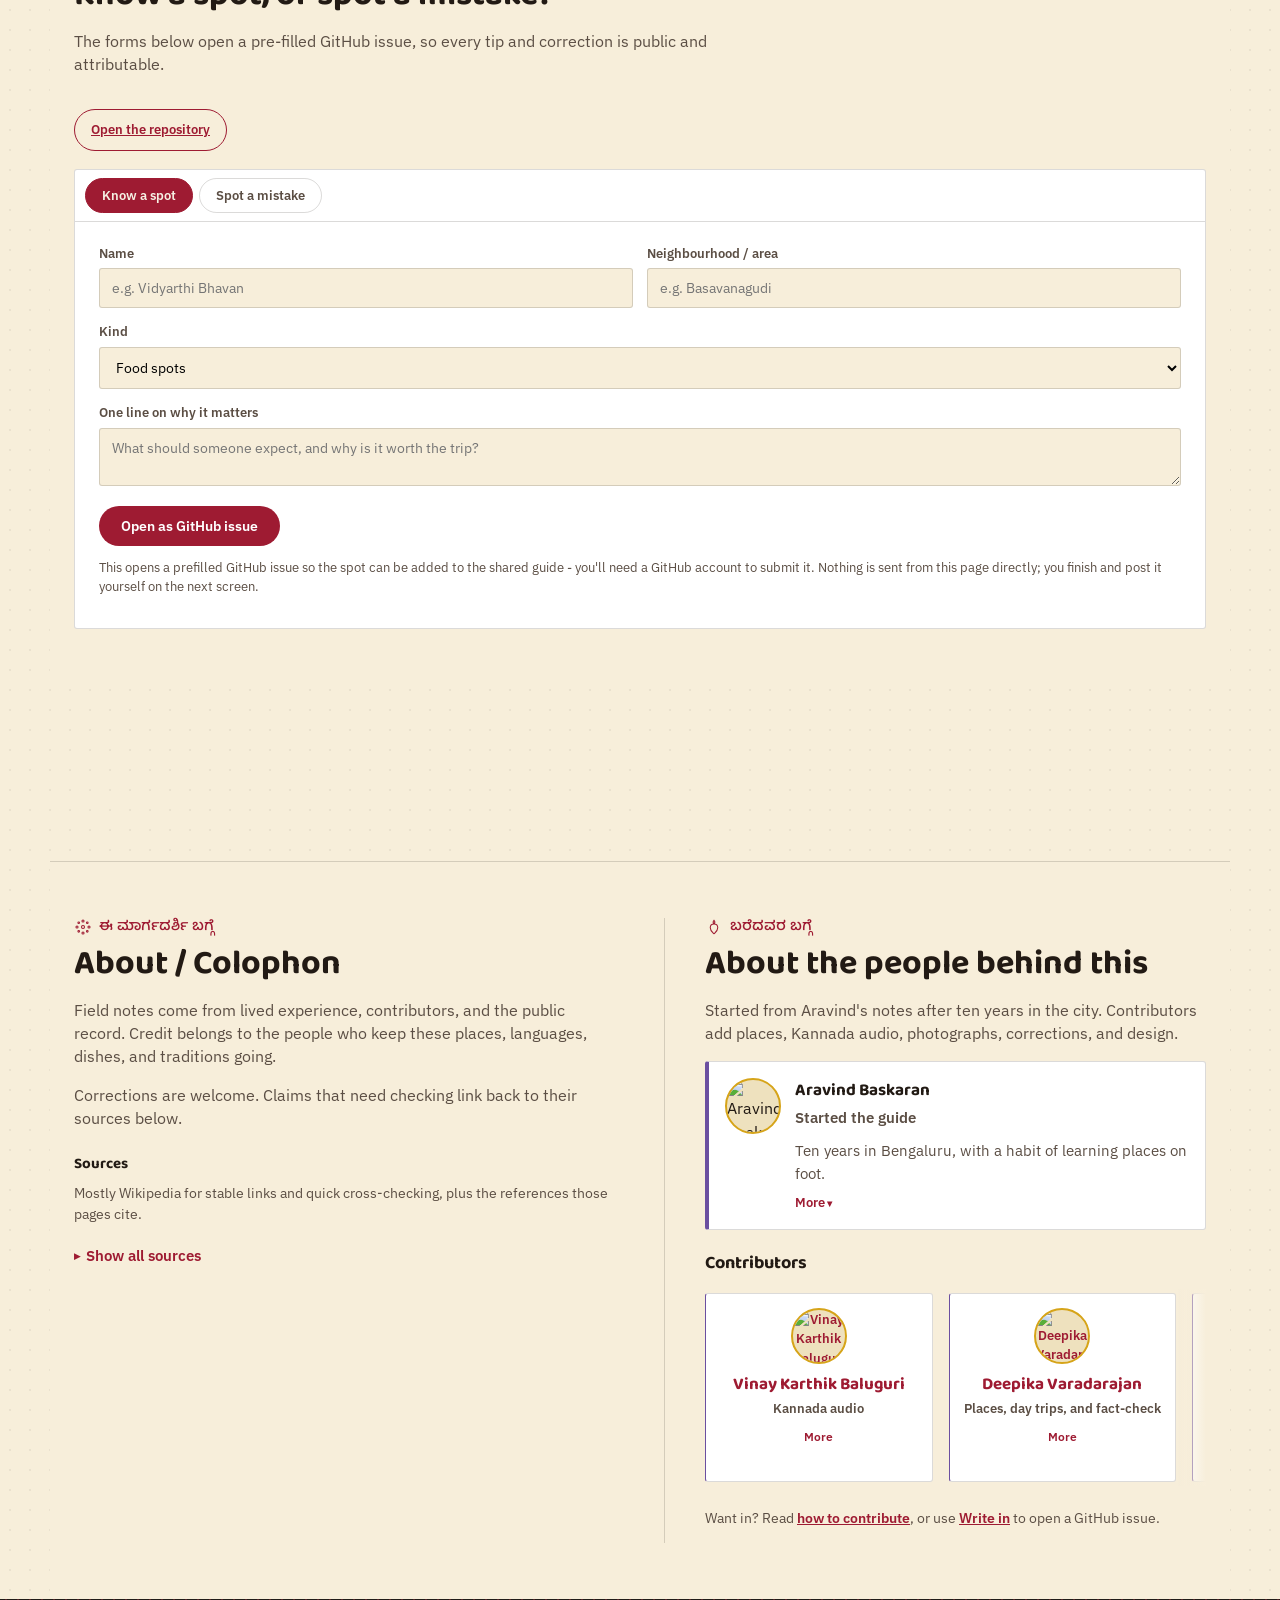
==== commit 6864eec0: "Update footer versions across guide pages Co-authored-by: aravindbaskaran <866903+aravindbaskaran@us" ====
--- a/docs/index.html
+++ b/docs/index.html
@@ -935,7 +935,7 @@
       </div>
     </details>
   </div>
-    <p class="footer-meta">v2026-09-21 &middot; &copy; 2026, all rights reserved</p>
+    <p class="footer-meta">v2026-10-12 &middot; &copy; 2026, all rights reserved</p>
   <p class="footer-meta">Built with AI, edited and fact-checked by human.</p>
 </footer>
 
